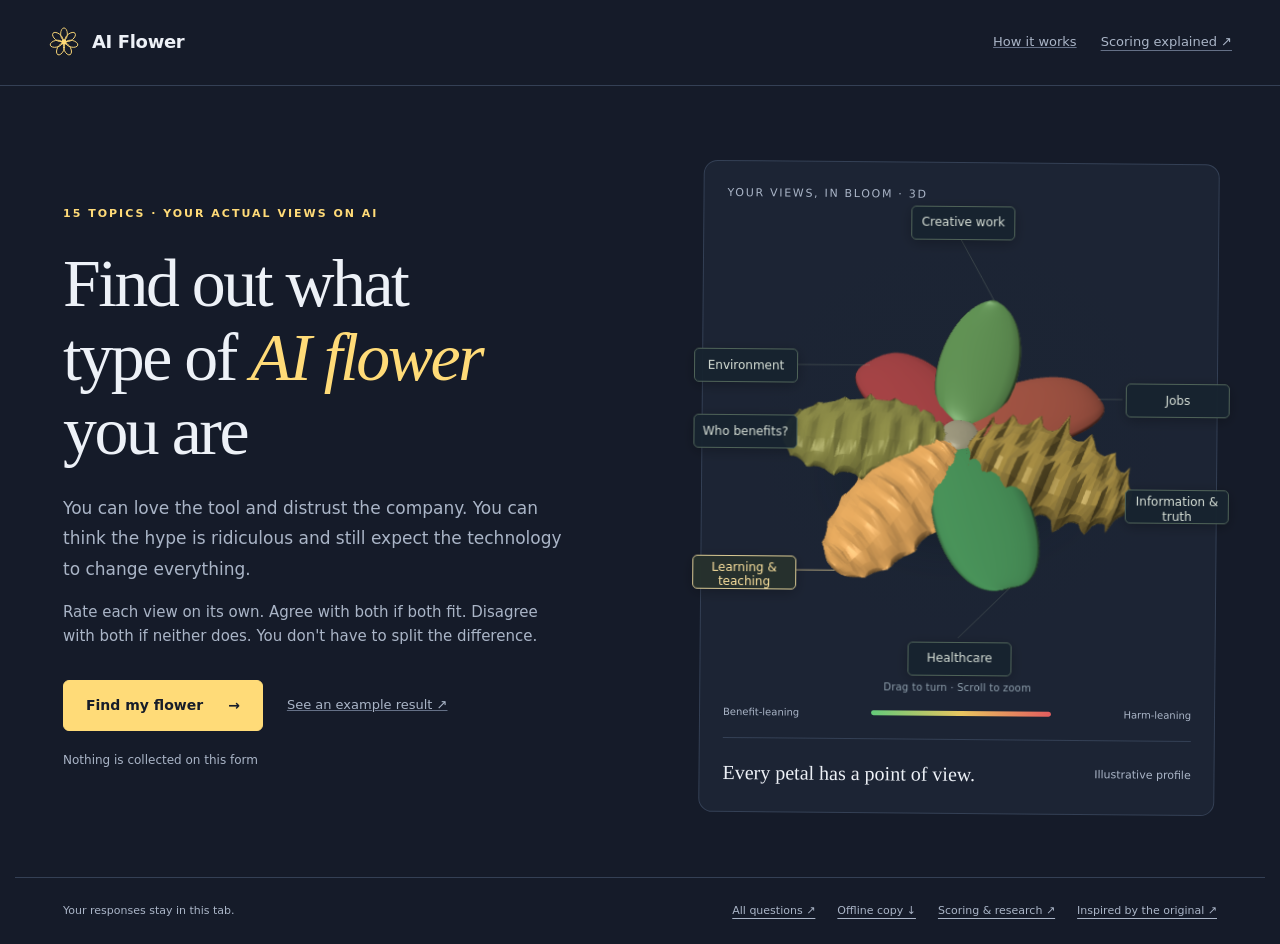
==== offline.html @ de34179a "Add files via upload" ====
<!doctype html>
<html lang="en"><head><meta charset="utf-8"><meta name="viewport" content="width=device-width,initial-scale=1"><meta name="theme-color" content="#151b29"><meta name="description" content="Find out what type of AI flower you are. 15 topics, five-point answers, and a 3D flower shaped by your views."><title>Find out what type of AI flower you are</title><style>:root{color-scheme:dark;--bg:#151b29;--panel:#1c2434;--panel2:#202b3d;--line:#344055;--muted:#aab5c7;--text:#edf1f7;--yellow:#ffdb78;--teal:#80d6c3;--coral:#f3a794;--serif:Georgia,'Times New Roman',serif;--sans:Inter,ui-sans-serif,system-ui,-apple-system,BlinkMacSystemFont,'Segoe UI',sans-serif}
*{box-sizing:border-box}body{margin:0;background:var(--bg);color:var(--text);font:15px/1.6 var(--sans)}button,input{font:inherit}a{color:inherit;text-underline-offset:4px}button,a,label{-webkit-tap-highlight-color:transparent}button{cursor:pointer}button:disabled{cursor:default;opacity:.35}button:focus-visible,a:focus-visible,input:focus-visible{outline:3px solid var(--yellow);outline-offset:5px}::selection{background:#ffdb7833;color:#fff}h1,h2,h3,p{margin:0}h1,h2,h3{line-height:1.16}button{color:inherit}svg{display:block;max-width:100%}.skip-link{position:fixed;top:-100px;left:20px;background:var(--yellow);color:var(--bg);padding:10px;z-index:20}.skip-link:focus{top:10px}
.site-header,.doc-header{max-width:1360px;margin:auto;display:flex;align-items:center;justify-content:space-between;padding:26px 48px;border-bottom:1px solid var(--line);gap:20px}.brand{display:flex;align-items:center;gap:12px;font-size:18px;font-weight:650;text-decoration:none;letter-spacing:-.5px;white-space:nowrap}.brand svg{width:32px;height:32px;color:var(--yellow)}.header-links{display:flex;align-items:center;gap:24px}.text-link{color:var(--muted);font-size:13px;background:none;border:0;padding:6px 0;text-decoration:underline;text-decoration-color:#647086;cursor:pointer}.text-link:hover{color:var(--yellow)}.eyebrow{font-size:11px;font-weight:650;letter-spacing:2px;text-transform:uppercase;color:var(--yellow)}
.intro{max-width:1250px;margin:auto;padding:76px 48px 64px;display:grid;grid-template-columns:1.1fr 1fr;gap:70px;align-items:center}.intro h1{font-family:var(--serif);font-weight:400;font-size:clamp(44px,5.7vw,76px);letter-spacing:-2.5px;margin:24px 0}.intro h1 em{font-style:italic;color:var(--yellow)}.intro .lead{font-size:17px;color:var(--muted);line-height:1.8;max-width:510px}.intro .lead+p{color:var(--muted);margin-top:16px;max-width:500px}.intro-actions{display:flex;flex-wrap:wrap;align-items:center;gap:24px;margin-top:32px}.button-primary,.button-secondary{display:inline-flex;justify-content:center;align-items:center;gap:25px;padding:13px 22px;border-radius:6px;font-weight:650;font-size:14px;text-decoration:none;min-height:48px}.button-primary{background:var(--yellow);color:#171d2a;border:1px solid var(--yellow)}.button-primary:hover{background:#ffe7a0}.button-secondary{background:transparent;color:var(--text);border:1px solid var(--line)}.button-secondary:hover{background:var(--panel2)}.small-note{font-size:12px;color:var(--muted);margin-top:20px}.intro-art{position:relative;background:var(--panel);border:1px solid var(--line);border-radius:14px;padding:30px;transform:rotate(1deg)}.intro-art>svg{width:100%;height:auto}.intro-art .art-caption{display:flex;justify-content:space-between;align-items:center;border-top:1px solid var(--line);padding-top:18px;margin-top:14px;gap:10px}.art-caption p{font-family:var(--serif);font-size:22px}.art-caption span{font-size:11px;color:var(--muted)}.art-label{font-size:11px;letter-spacing:1.7px;color:var(--muted);text-transform:uppercase;margin-bottom:10px}.intro-strip{max-width:1154px;margin:0 auto 60px;border-top:1px solid var(--line);border-bottom:1px solid var(--line);display:grid;grid-template-columns:repeat(3,1fr);padding:25px 0;gap:35px}.intro-strip strong{font-size:14px;display:block;margin-bottom:7px}.intro-strip p{font-size:13px;color:var(--muted)}.intro-strip span{color:var(--yellow);font-family:var(--serif);font-size:20px;margin-right:9px}
.quiz-layout{max-width:1250px;margin:auto;display:grid;grid-template-columns:245px 1fr;gap:70px;padding:42px 48px 64px}.topic-nav{position:sticky;top:24px;align-self:start}.nav-title{font-size:10px;letter-spacing:2px;color:var(--muted);text-transform:uppercase;margin-bottom:18px}.topic-button{width:100%;display:flex;align-items:center;gap:12px;border:0;border-left:2px solid transparent;background:none;text-align:left;padding:8px 10px;font-size:12px;color:var(--muted);border-radius:0 4px 4px 0;line-height:1.4;min-height:35px}.topic-button .nav-index{font:10px/1 var(--sans);min-width:20px;color:#7d8ca4}.topic-button.active{border-left-color:var(--yellow);background:#ffdb780c;color:var(--yellow)}.topic-button.done .nav-index{color:var(--teal)}.topic-button:hover{background:var(--panel)}.topic-nav .nav-bottom{margin-top:23px;padding-top:15px;border-top:1px solid var(--line)}.mobile-topic{display:none}.quiz-main{max-width:750px;width:100%}.question-topline{display:flex;justify-content:space-between;align-items:center;gap:15px;margin-bottom:17px}.question-count{font-size:12px;color:var(--muted);font-variant-numeric:tabular-nums}.progress-track{height:3px;background:var(--line);border-radius:4px;overflow:hidden}.progress-fill{height:100%;background:var(--yellow);transition:width .15s}.question-heading{padding:27px 0 24px}.question-heading h1{font:400 clamp(27px,3vw,38px)/1.2 var(--serif);letter-spacing:-.7px;margin-bottom:13px}.question-heading p{font-size:13px;color:var(--muted);max-width:650px}.rating-card{background:var(--panel);border:1px solid var(--line);border-radius:9px;padding:23px 24px;margin-bottom:15px}.rating-card legend{padding:0;float:left;width:100%;font-size:17px;line-height:1.55;letter-spacing:-.15px;margin-bottom:23px}.rating-card:after{content:'';display:block;clear:both}fieldset.rating-card{min-width:0}.statement-number{font:10px/1 var(--sans);letter-spacing:1.5px;color:var(--muted);text-transform:uppercase;display:block;margin-bottom:10px}.rating-grid{display:grid;grid-template-columns:repeat(5,1fr);gap:7px;clear:both}.rating-option{position:relative;display:flex;align-items:center;justify-content:center;min-height:66px;border:1px solid #3b4860;border-radius:5px;text-align:center;padding:8px 5px;color:var(--muted);font-size:11px;line-height:1.4;cursor:pointer;background:#151b2940}.rating-option input,.small-choice input{position:absolute;opacity:0;width:1px;height:1px}.rating-option:hover{border-color:var(--yellow);background:#ffdb7809}.rating-option:has(input:checked){border-color:var(--yellow);color:var(--yellow);background:#ffdb7810;box-shadow:0 0 0 1px var(--yellow)}.rating-option:has(input:focus-visible),.small-choice:has(input:focus-visible){outline:3px solid var(--yellow);outline-offset:4px}.rating-option .number{display:block;font-size:13px;font-weight:650;margin-bottom:4px}.rating-grid.two-options{grid-template-columns:repeat(2,1fr)}.rating-grid.two-options .rating-option{font-size:14px;min-height:50px}.choice-utilities{display:flex;align-items:center;gap:16px;clear:both;padding-top:16px;min-height:40px}.small-choice{display:flex;align-items:center;gap:6px;font-size:12px;color:var(--muted);cursor:pointer;position:relative}.small-choice:before{content:'';width:12px;height:12px;border:1px solid #65738c;border-radius:50%}.small-choice:has(input:checked){color:var(--yellow)}.small-choice:has(input:checked):before{background:var(--yellow);border-color:var(--yellow);box-shadow:inset 0 0 0 3px var(--panel)}.clear-answer{margin-left:auto;font-size:11px;color:var(--muted);background:none;border:0;text-decoration:underline;min-height:25px}.quiz-footer{display:flex;justify-content:space-between;align-items:center;gap:15px;margin-top:26px;padding-top:22px;border-top:1px solid var(--line)}.quiz-footnote{font-size:12px;color:var(--muted);margin-top:17px}.inline-both{display:flex;gap:8px;color:var(--teal);font-size:12px;align-items:center;padding:3px 0 7px}.inline-both svg{width:15px;height:15px}.footer{max-width:1250px;padding:24px 48px;margin:auto;display:flex;align-items:center;justify-content:space-between;gap:20px;font-size:11px;color:var(--muted);border-top:1px solid var(--line)}.footer-links{display:flex;gap:22px}.footer a{color:var(--muted)}
.results{max-width:1180px;margin:auto;padding:50px 48px 70px}.result-heading{display:flex;align-items:flex-end;justify-content:space-between;gap:30px;margin:18px 0 32px}.result-heading h1{font:400 clamp(32px,4vw,49px)/1.15 var(--serif);letter-spacing:-1px;max-width:700px}.result-heading p{color:var(--muted);font-size:14px;max-width:640px;margin-top:16px}.coverage{font-size:12px;color:var(--muted);margin-bottom:14px}.result-grid{display:grid;grid-template-columns:1.2fr 1fr;gap:22px;align-items:start}.chart-card,.summary-card,.stretch-card,.reflection-card{border:1px solid var(--line);background:var(--panel);border-radius:10px;padding:26px}.chart-header{display:flex;justify-content:space-between;align-items:center;gap:15px;margin-bottom:15px}.chart-header h2,.summary-card h2,.stretch-card h2,.reflection-card h2{font-size:15px;font-weight:600}.chart-tabs{display:flex;background:var(--bg);padding:3px;border-radius:5px;border:1px solid var(--line)}.chart-tabs button{font-size:11px;padding:5px 10px;background:none;color:var(--muted);border:0;border-radius:3px}.chart-tabs button.active{background:var(--panel2);color:var(--yellow)}.chart-svg{width:100%;height:auto;overflow:visible}.chart-caption{font-size:11px;color:var(--muted);line-height:1.6;margin-top:10px}.score-row{display:flex;justify-content:space-between;gap:20px;align-items:flex-start;margin-top:20px}.score-row .score{font-family:var(--serif);font-size:30px;line-height:1}.score small{font:11px var(--sans);color:var(--muted)}.score-name{font-size:14px}.score-meta{font-size:11px;color:var(--muted);margin-top:3px}.meter{height:5px;background:#354055;border-radius:3px;margin-top:11px;overflow:hidden}.meter span{display:block;height:100%;border-radius:3px}.meter.benefit span{background:var(--teal)}.meter.harm span{background:var(--coral)}.meter.change span{background:var(--yellow)}.score-divider{border-top:1px solid var(--line);margin:24px 0 20px}.change-item{margin-top:13px;display:flex;justify-content:space-between;gap:15px;color:var(--muted);font-size:12px}.change-item strong{color:var(--text);font-weight:500}.stretch-card{margin-top:22px;background:#1a2e32;border-color:#365b5a;position:relative;overflow:hidden}.stretch-card .eyebrow{color:var(--teal)}.stretch-value{font:400 49px/1 var(--serif);letter-spacing:-2px;color:var(--teal);margin:13px 0}.stretch-value small{font:14px var(--sans);letter-spacing:0;color:var(--text)}.stretch-card p{font-size:13px;color:#bdcfce}.topic-chips{display:flex;flex-wrap:wrap;gap:6px;margin-top:16px}.topic-chip{font-size:10px;border:1px solid #47706b;background:#80d6c309;color:#bcecdf;padding:4px 8px;border-radius:4px}.reflection-card{margin-top:22px}.reflection-intro{font-size:13px;color:var(--muted);margin-top:8px}.feeling-row{margin-top:19px;display:flex;justify-content:space-between;gap:20px;align-items:center;font-size:12px}.feeling-row strong{font-weight:500}.dots{display:flex;gap:5px;margin-top:6px}.dot{width:18px;height:4px;border-radius:3px;background:var(--line)}.dot.on{background:var(--yellow)}.feeling-label{font-size:11px;color:var(--muted);text-align:right}.section-title{font:400 30px var(--serif);letter-spacing:-.6px;margin:40px 0 8px}.section-note{color:var(--muted);font-size:13px;margin-bottom:21px}.breakdown{border-top:1px solid var(--line)}.breakdown details{border-bottom:1px solid var(--line)}.breakdown summary{display:flex;list-style:none;justify-content:space-between;gap:20px;padding:17px 0;cursor:pointer;align-items:center}.breakdown summary::-webkit-details-marker{display:none}.breakdown summary:after{content:'+';color:var(--muted);font-size:20px}.breakdown details[open] summary:after{content:'−'}.breakdown-title{display:flex;flex-wrap:wrap;align-items:center;gap:12px;font-size:14px}.pair-status{font-size:10px;font-weight:500;color:var(--muted);padding:3px 7px;border:1px solid var(--line);border-radius:4px}.pair-status.both{color:var(--teal);border-color:#47706b}.answer-line{display:grid;grid-template-columns:1fr 170px;gap:25px;padding:10px 0 14px;color:var(--muted);font-size:13px}.answer-line strong{font-weight:500;color:var(--text);text-align:right;font-size:12px}.result-actions{display:flex;align-items:center;flex-wrap:wrap;gap:14px;margin:32px 0 22px}.result-disclaimer{font-size:12px;color:var(--muted);line-height:1.8}.example-banner{max-width:1180px;margin:24px auto 0;padding:12px 20px;background:#ffdb7810;border:1px solid #6f623d;border-radius:6px;display:flex;justify-content:space-between;gap:20px;font-size:12px;color:var(--yellow)}.partial-message{fill:#aab5c7;font-size:12px;text-anchor:middle}.document{max-width:900px;margin:auto;padding:44px 38px 70px;overflow-wrap:anywhere}.document h1{font:400 40px/1.2 var(--serif);letter-spacing:-1px;margin:24px 0}.document h2{font:400 27px var(--serif);margin:35px 0 17px}.document h3{font-size:19px;margin:26px 0 12px}.document p,.document li{color:#c2ccda;margin-bottom:13px;font-size:14px;line-height:1.85}.document ul,.document ol{padding-left:22px}.document code{font-size:12px;background:#111723;padding:3px 5px}.document pre{padding:18px;background:#111723;overflow:auto;border-radius:5px;line-height:1.8}.document pre code{padding:0;white-space:pre}.document blockquote{border-left:3px solid var(--yellow);padding:15px 22px;margin:20px 0;background:var(--panel);font-family:var(--serif);font-size:20px;line-height:1.6}.table-scroll{overflow:auto;margin:20px 0}.document table{width:100%;border-collapse:collapse;font-size:12px}.document td,.document th{text-align:left;border:1px solid var(--line);padding:12px;min-width:160px;vertical-align:top}.document th{background:var(--panel2);color:var(--yellow)}.document td{color:#c2ccda}.doc-header{max-width:1000px}.method-dialog{border:1px solid var(--line);border-radius:12px;background:var(--panel);color:var(--text);padding:32px;max-width:650px;width:calc(100% - 32px);max-height:85vh}.method-dialog::backdrop{background:#060c16c9;backdrop-filter:blur(5px)}.dialog-head{display:flex;justify-content:space-between;gap:20px;align-items:center}.dialog-head h2{font:400 30px var(--serif)}.dialog-close{font-size:25px;line-height:1;background:none;border:0;color:var(--muted);padding:5px}.method-dialog p,.method-dialog li{font-size:13px;color:var(--muted);line-height:1.8}.method-dialog p{margin-top:17px}.method-dialog ol{padding-left:20px}.method-dialog li{margin:12px 0}.method-dialog a{color:var(--yellow)}.method-dialog .button-primary{color:var(--bg);margin-top:18px}.method-dialog h3{font-size:15px;margin-top:24px}.visually-hidden{position:absolute!important;width:1px;height:1px;overflow:hidden;clip:rect(0,0,0,0);white-space:nowrap}.chart-key{display:flex;gap:18px;font-size:11px;color:var(--muted);margin-top:12px}.chart-key i{display:inline-block;width:7px;height:7px;margin-right:5px;border-radius:50%}
@media(min-width:1400px){.intro{padding-top:95px;padding-bottom:80px}}
@media(max-width:1000px){.site-header{padding:22px 28px}.intro{padding:50px 28px;gap:30px}.intro-strip{margin:0 28px 40px;gap:20px}.quiz-layout{gap:30px;padding:32px 28px;grid-template-columns:190px 1fr}.rating-card{padding:20px}.results{padding:36px 28px}.result-grid{gap:16px}.chart-card,.summary-card,.stretch-card,.reflection-card{padding:20px}.footer{padding:24px 28px}.intro h1{font-size:55px}.intro-art{padding:20px}.header-links{gap:16px}}
@media(max-width:760px){.site-header{padding:17px 20px}.brand{font-size:16px;gap:9px}.brand svg{width:27px;height:27px}.header-links{gap:13px}.header-links .text-link{font-size:11px}.intro{display:flex;flex-direction:column;padding:40px 22px;gap:38px;align-items:stretch}.intro h1{font-size:53px;letter-spacing:-1.8px;margin:20px 0}.intro .lead{font-size:16px}.intro-art{max-width:430px;align-self:center;transform:none}.intro-strip{margin:0 22px 35px;grid-template-columns:1fr;gap:22px;padding:25px 0}.intro-strip p{padding-left:27px}.quiz-layout{display:block;padding:24px 20px 40px}.topic-nav{display:none}.mobile-topic{display:block;margin-bottom:24px}.mobile-topic select{background:var(--panel);color:var(--text);border:1px solid var(--line);padding:11px 12px;border-radius:5px;width:100%;font-size:13px}.question-heading{padding-top:22px}.question-heading h1{font-size:31px}.rating-card{padding:20px 15px;margin-bottom:14px}.rating-card legend{font-size:16px;margin-bottom:19px}.rating-grid{gap:5px}.rating-option{font-size:10px;min-height:68px;padding:7px 3px}.rating-option .number{font-size:12px}.choice-utilities{gap:18px}.quiz-footer .button-primary{padding:12px 17px;gap:15px}.footer{padding:22px 20px;display:block;line-height:1.8}.footer-links{margin-top:12px;gap:20px;flex-wrap:wrap}.results{padding:30px 20px 45px}.result-heading{display:block;margin-top:13px}.result-heading h1{font-size:37px}.result-heading p{font-size:13px}.result-grid{grid-template-columns:1fr}.result-heading .button-secondary{margin-top:20px;min-height:40px;font-size:12px}.stretch-card{margin-top:16px}.reflection-card{margin-top:16px}.answer-line{grid-template-columns:1fr;gap:8px}.answer-line strong{text-align:left;color:var(--yellow)}.example-banner{margin:20px 20px 0;padding:12px 15px}.section-title{font-size:28px}.breakdown-title{font-size:13px;gap:8px}.pair-status{font-size:9px}.document{padding:28px 22px 50px}.doc-header{padding:18px 22px}.document h1{font-size:32px}.document h2{font-size:25px}.method-dialog{padding:23px}.dialog-head h2{font-size:27px}.art-caption p{font-size:20px}.intro-actions{gap:20px}}
@media(prefers-reduced-motion:reduce){*{scroll-behavior:auto!important;transition:none!important}}
@media print{body{background:white;color:#111;--text:#111;--muted:#444;--panel:white;--line:#bbb}.site-header,.footer,.result-actions,.header-links,.result-heading .button-secondary,.chart-tabs,.example-banner{display:none}.results{padding:0}.result-grid{grid-template-columns:1fr 1fr}.chart-card,.summary-card,.stretch-card,.reflection-card{break-inside:avoid;background:white}.score-name,.change-item strong,.answer-line strong{color:#111}.breakdown details{break-inside:avoid}.result-heading h1{font-size:30px}}

/* Issue-level atlas: the data traces and the decorative conflict edge are independent. */
.result-grid{grid-template-columns:minmax(0,1.45fr) minmax(0,1fr)}
.atlas-card{padding:24px;background:radial-gradient(ellipse at 45% 32%,#263b4538,transparent 65%),var(--panel);min-width:0}
.issue-map-svg,.depth-map-svg{font-family:var(--sans);overflow:visible}
.issue-map-key,.intro-art-key{display:flex;justify-content:center;align-items:center;gap:23px;font-size:11px;color:var(--muted);margin:15px 0 0}
.issue-map-key span,.intro-art-key span,.issue-answer>span{display:flex;align-items:center;gap:7px}
.benefit-key,.harm-key{display:inline-block;width:16px;height:6px;flex-shrink:0}
.benefit-key{border-top:2px solid var(--teal)}
.harm-key{border-top:2px dashed var(--coral)}
.intro-art-atlas{transform:rotate(.5deg);padding:24px;box-shadow:0 20px 80px #03091622}
.intro-art-atlas .issue-map-svg{margin:-12px 0 -22px}
.intro-art-key{margin:0 0 20px;gap:17px;font-size:10px}
.intro-art-atlas .art-caption{padding-top:17px}
.outline-key{display:flex;align-items:flex-start;gap:13px;padding:17px 0 18px;margin-top:20px;border-top:1px solid var(--line);border-bottom:1px solid var(--line)}
.outline-key strong{font-size:12px;font-weight:550;color:#e2d2bb}
.outline-key p{color:var(--muted);font-size:11px;line-height:1.7;margin:4px 0 0;max-width:460px}
.outline-icon{display:block;width:23px;height:23px;flex-shrink:0;margin-top:4px}
.outline-icon.smooth{border:1px solid #dfccaa;border-radius:50%}
.outline-icon.unknown{border:1px dashed #8090a8;border-radius:50%;opacity:.6}
.outline-icon.rough{background:#dfccaa;clip-path:polygon(50% 0%,57% 19%,69% 4%,70% 25%,89% 16%,82% 36%,100% 42%,81% 51%,97% 66%,76% 65%,81% 86%,63% 76%,56% 100%,47% 80%,31% 97%,32% 75%,11% 83%,20% 62%,0% 54%,20% 45%,4% 30%,25% 31%,20% 10%,40% 23%)}
.outline-demo{display:flex;justify-content:space-between;align-items:center;gap:12px;border-bottom:1px solid var(--line);padding:13px 0;color:var(--muted);font-size:11px}
.outline-demo>div{display:flex;gap:5px}
.outline-demo button{border:1px solid var(--line);border-radius:4px;color:var(--muted);background:var(--bg);padding:6px 10px;font-size:11px;min-height:33px}
.outline-demo button[aria-pressed=true]{border-color:var(--yellow);color:var(--yellow);background:#ffdb7808}
.issue-picker{display:grid;grid-template-columns:repeat(3,minmax(0,1fr));gap:7px;padding:19px 0 16px}
.issue-picker button{border:1px solid var(--line);border-radius:5px;display:flex;align-items:center;gap:8px;min-height:41px;padding:9px 10px;background:#151b2938;color:var(--muted);text-align:left;font-size:11px;line-height:1.35;transition:border-color .15s,background .15s}
.issue-picker button>span{font-size:9px;font-variant-numeric:tabular-nums;letter-spacing:.5px;color:#788ba3}
.issue-picker button:hover{border-color:#9aa99f;background:#ffdb7805}
.issue-picker button[aria-pressed=true]{color:var(--yellow);border-color:#a99868;background:#ffdb7808}
.issue-picker button[aria-pressed=true]>span{color:var(--yellow)}
.issue-readout{border:1px solid var(--line);border-radius:6px;padding:13px 15px;background:#151b2940}
.issue-readout-title{display:flex;align-items:center;justify-content:space-between;gap:15px;margin-bottom:9px}
.issue-readout-title h3{font-size:13px;font-weight:550;color:var(--text)}
.issue-readout-title .text-link{font-size:11px;padding:2px 0}
.issue-answer{font-size:11px;color:var(--muted);display:flex;align-items:center;justify-content:space-between;gap:14px;padding:5px 0}
.issue-answer strong{color:var(--text);font-size:11px;font-weight:500;text-align:right}
.atlas-card .chart-caption{margin-top:0}
@media(max-width:1000px){.atlas-card{padding:18px}.result-grid{grid-template-columns:minmax(0,1.25fr) minmax(0,1fr)}.issue-picker{grid-template-columns:repeat(2,minmax(0,1fr))}.outline-demo{align-items:flex-start}}
@media(max-width:760px){.result-grid{grid-template-columns:minmax(0,1fr)}.atlas-card{padding:19px 17px}.issue-map-svg{width:calc(100% + 22px);max-width:none;margin:0 -11px}.issue-map-key{font-size:11px;gap:21px;margin-top:12px}.issue-map-svg .issue-label{font-size:19px}.issue-map-svg .issue-index{font-size:12px}.issue-picker{grid-template-columns:repeat(2,minmax(0,1fr));gap:7px}.issue-picker button{font-size:12px;min-height:43px}.intro-art-atlas{transform:none;padding:20px}.intro-art-atlas .issue-map-svg{width:100%;max-width:100%;margin:0 0 -20px}.intro-art-atlas .issue-map-svg .issue-label{font-size:17px}.intro-art-atlas .art-caption p{font-size:20px}.chart-tabs button{padding:6px 8px;font-size:10px}.outline-key p{font-size:11px}.outline-demo{align-items:center}.issue-answer{gap:10px}.issue-answer strong{max-width:46%}}
@media print{.result-grid{grid-template-columns:1fr 1fr}.issue-picker,.outline-demo{display:none}.atlas-card{background:white}.chart-svg text{fill:#333}.chart-svg .conflict-edge{stroke:#444}.score{color:#111!important}.outline-key p,.outline-key strong,.issue-answer strong{color:#333}}

:root{--teal:#79d18b;--coral:#e47778}
.snowflake-card{background:radial-gradient(ellipse at 45% 35%,#293d3430,transparent 65%),var(--panel);padding:24px;min-width:0}
.snowflake-stage{position:relative;aspect-ratio:1.14;min-height:300px;max-height:560px;isolation:isolate;border-radius:9px;overflow:visible;background:radial-gradient(ellipse at 50% 50%,#182b3029,transparent 65%)}
.snowflake-stage:before{content:'';position:absolute;z-index:-1;left:18%;right:18%;top:37%;bottom:19%;border-radius:50%;background:radial-gradient(ellipse,#040c1566,transparent 68%);filter:blur(16px)}
.snowflake-stage canvas{display:block;width:100%;height:100%;position:absolute;inset:0;cursor:grab;touch-action:none}
.snowflake-stage canvas:active{cursor:grabbing}
.snowflake-tip-labels{position:absolute;inset:0;pointer-events:none}
.petal-leaders{position:absolute;inset:0;width:100%;height:100%;pointer-events:none}
.petal-leaders path{fill:none;stroke:#91a18a;stroke-width:.65;opacity:.38}
.petal-leaders path.active{stroke:#f2db9d;stroke-width:1;opacity:.7}
.petal-label{position:absolute;transform:translate(-50%,-50%);border:1px solid #4f6358;background:#17232ff2;box-shadow:0 3px 14px #0004;border-radius:5px;display:grid;place-items:center;font-size:12px;line-height:1.2;padding:4px 6px;letter-spacing:0;color:#d8e0d7;text-align:center;pointer-events:auto;visibility:hidden;cursor:pointer;overflow-wrap:normal}
.petal-label.placed{visibility:visible}
.petal-label.active{border-color:#d9c993;color:#ffe4a0;background:#26302cf5}
.petal-label:hover{background:#34443af5;border-color:#9cb89d}
.petal-label:focus-visible{outline:2px solid var(--yellow);outline-offset:3px}
.stage-hint{position:absolute;top:calc(100% + 20px);bottom:auto;left:50%;transform:translateX(-50%);white-space:nowrap;pointer-events:none;font-size:10px;letter-spacing:.2px;color:#8d9eab}
.snowflake-label{font-size:8px;letter-spacing:1.6px;color:var(--muted)}
.snowflake-ramp{display:flex;align-items:center;gap:10px;margin:46px 0 17px;font-size:10px;color:var(--muted)}
.snowflake-ramp>i{height:5px;flex:1;min-width:40px;max-width:180px;margin:auto;border-radius:5px;background:linear-gradient(90deg,#64ca7a,#e8c55f,#e35c5e)}
.snowflake-tools{display:flex;align-items:center;flex-wrap:wrap;gap:18px;padding:17px 0;border-top:1px solid var(--line);margin-top:18px}
.snowflake-tools .button-secondary{padding:7px 13px;min-height:34px;font-size:11px;gap:0}
.snowflake-tools .text-link{font-size:11px}
.relief-control{display:flex;align-items:center;gap:12px;width:100%;font-size:11px;color:var(--muted)}
.relief-control input{accent-color:#e8c55f;flex:1;min-width:70px}
.relief-control output{font-size:10px;min-width:28px;font-variant-numeric:tabular-nums}
.issue-picker button i{display:block;height:7px;width:7px;flex-shrink:0;border-radius:50%;box-shadow:0 0 8px #ffffff08}
.snowflake-intro{padding:23px;transform:rotate(.5deg)}
.snowflake-intro .snowflake-stage{min-height:280px;aspect-ratio:1.05}
.snowflake-intro .stage-hint{bottom:auto;top:calc(100% + 20px)}
.snowflake-intro .art-caption p{font-size:22px}
.renderer-error{position:absolute;inset:30% 10%;font-size:13px;color:var(--muted);text-align:center;pointer-events:none}
.header-links .compare-link{color:#b8cdbf}
.flower-card-dialog{width:min(680px,calc(100vw - 32px));max-height:90dvh;border:1px solid #506154;border-radius:12px;padding:24px;background:#151b29;color:#e5eada;overflow:auto;box-shadow:0 24px 100px #0008}
.flower-card-dialog::backdrop{background:#070d16c9;backdrop-filter:blur(6px)}
.flower-card-dialog h2{font-family:Georgia,serif;font-size:28px;font-weight:400;margin:0}
.flower-card-dialog .card-status{font-size:13px;color:var(--muted);margin:12px 0 18px}
#flower-card-preview{display:block;width:100%;max-width:430px;height:auto;margin:0 auto;border:1px solid #3f4d44;border-radius:6px}
#flower-card-preview[hidden],.card-downloads[hidden]{display:none}
.card-downloads{display:flex;justify-content:center;flex-wrap:wrap;gap:12px;margin:20px 0 10px}
.flower-card-dialog .small-note{font-size:11px;line-height:1.6;margin-bottom:0}
@media(max-width:1000px){.header-links{gap:13px}.snowflake-card{padding:18px}}
@media(max-width:760px){.header-links .compare-link{display:none}.snowflake-card{padding:17px}.snowflake-stage{aspect-ratio:1;min-height:280px}.snowflake-intro{transform:none;max-width:440px;width:100%;padding:20px}.snowflake-intro .snowflake-stage{min-height:280px}.snowflake-intro .art-caption p{font-size:19px}.snowflake-tip-labels span{min-width:21px;height:21px;font-size:9px}.snowflake-tools{gap:15px}.snowflake-ramp{font-size:9px;gap:8px}.issue-picker button{gap:6px}}
@media print{.snowflake-tools,.snowflake-tip-labels,.stage-hint{display:none}.snowflake-card{background:white}.snowflake-ramp{color:#333}}
.intro h1{font-size:clamp(43px,5.3vw,70px);line-height:1.09}
.brand>span{letter-spacing:-.35px}
.snowflake-intro .art-caption p{font-size:20px}
@media(max-width:760px){.petal-label{font-size:11px;padding:4px 5px;line-height:1.18}.intro h1{font-size:47px}.snowflake-intro .art-caption p{font-size:18px}}
@media(max-width:360px){.intro h1{font-size:40px}.petal-label{font-size:11px}}
</style></head><body><a class="skip-link" href="#main">Skip to content</a><div id="app"></div><noscript><main class="document"><h1>Find out what type of AI flower you are</h1><p>This questionnaire needs JavaScript. You can still read the <a href="questions.html">complete questions</a> and <a href="scoring.html">full scoring</a>.</p></main></noscript><script>const __modules={};
__modules["scoring"]=(()=>{
const PAIRS = ['CRE','JOB','INF','MED','EDU','DIS','ENV'];
const known = value => Number.isInteger(value) && value >= 0 && value <= 4;
const mean = values => values.reduce((sum,value)=>sum+value,0)/values.length;
const summary = values => ({count:values.length,score:values.length>=4?Math.round(25*mean(values)):null});
function calculate(answers) {
  const benefits=PAIRS.map(p=>answers[p+'-B']).filter(known);
  const harms=PAIRS.map(p=>answers[p+'-H']).filter(known);
  const pairs=PAIRS.map(id=>{
    const b=answers[id+'-B'],h=answers[id+'-H'];
    if(!known(b)||!known(h)) return {id,kind:'incomplete',benefit:b,harm:h};
    return {id,kind:b>=3?(h>=3?'both':'benefit'):(h>=3?'harm':'neither'),benefit:b,harm:h};
  });
  const complete=pairs.filter(p=>p.kind!=='incomplete');
  const both=complete.filter(p=>p.kind==='both');
  const changes=['CHG-P','CHG-E','CHG-S'].map(id=>({id,value:answers[id],score:known(answers[id])?25*answers[id]:null}));
  return {
    benefits:summary(benefits), harms:summary(harms), pairs,
    stretch:{complete:complete.length,both:both.length,score:complete.length>=4?Math.round(100*both.length/complete.length):null},
    changes, changeScore:changes.every(c=>known(c.value))?Math.round(25*mean(changes.map(c=>c.value))):null,
    feelings:['FEEL-M','FEEL-C','FEEL-I'].map(id=>({id,value:answers[id]})),
    unsure:Object.values(answers).filter(v=>v==='unsure').length,
    skipped:Object.values(answers).filter(v=>v==='skip').length
  };
}

return {PAIRS,known,calculate};})();
__modules.data=[
  {
    "id": 1,
    "title": "AI consciousness",
    "prompt": "Could AI be conscious, and what would we owe it?",
    "intro": "Agreement. The first statement concerns AI today; the second concerns future systems.",
    "items": [
      {
        "id": "CON-1",
        "text": "Some of today's AIs may have an inner experience. There could be something it feels like to be one.",
        "kind": "agreement"
      },
      {
        "id": "CON-2",
        "text": "The people building future AI should take the possibility of AI suffering seriously.",
        "kind": "agreement"
      }
    ]
  },
  {
    "id": 2,
    "title": "Creative work",
    "prompt": "What does AI mean for creativity and creative work?",
    "intro": "Agreement. Think about effects over the next five years.",
    "items": [
      {
        "id": "CRE-B",
        "text": "People with ideas but none of the training will finally be able to make the things in their heads.",
        "kind": "agreement"
      },
      {
        "id": "CRE-H",
        "text": "Making a living from art, writing or music will get harder when a machine can produce a cheap alternative in seconds.",
        "kind": "agreement"
      }
    ]
  },
  {
    "id": 3,
    "title": "Jobs and the economy",
    "prompt": "What will AI do to jobs and working life?",
    "intro": "Agreement. Think about effects over the next five years.",
    "items": [
      {
        "id": "JOB-B",
        "text": "AI will take a real bite out of the boring work people currently lose their days to.",
        "kind": "agreement"
      },
      {
        "id": "JOB-H",
        "text": "AI will put people out of work faster than they can find a decent way back in.",
        "kind": "agreement"
      }
    ]
  },
  {
    "id": 4,
    "title": "Information and truth",
    "prompt": "How will AI affect our ability to work out what's true?",
    "intro": "Agreement. Think about effects over the next five years.",
    "items": [
      {
        "id": "INF-B",
        "text": "More people will be able to get their heads around difficult subjects without needing an expert on speed dial.",
        "kind": "agreement"
      },
      {
        "id": "INF-H",
        "text": "When convincing nonsense is almost free to produce, working out what's true will become a much harder job.",
        "kind": "agreement"
      }
    ]
  },
  {
    "id": 5,
    "title": "The AI industry",
    "prompt": "How much do you trust the companies building AI?",
    "intro": "Agreement. Think about the industry today.",
    "items": [
      {
        "id": "IND-1",
        "text": "The sales pitch is several floors above what the products can actually deliver.",
        "kind": "agreement"
      },
      {
        "id": "IND-2",
        "text": "If their products cause real harm, I trust AI companies to do the right thing, even when it costs them.",
        "kind": "agreement"
      }
    ]
  },
  {
    "id": 6,
    "title": "Existential risk",
    "prompt": "Could AI threaten humanity's survival?",
    "intro": "Agreement. Think about possible future developments, without assuming they will happen within five years.",
    "items": [
      {
        "id": "EXI-1",
        "text": "A future AI catastrophe could threaten humanity's survival. That's a real possibility.",
        "kind": "agreement"
      },
      {
        "id": "EXI-2",
        "text": "We should put serious effort into preventing an AI catastrophe now, even if it never happens.",
        "kind": "agreement"
      }
    ]
  },
  {
    "id": 7,
    "title": "Your use of AI",
    "prompt": "How does AI fit into your own life?",
    "intro": "Think about the last four weeks.",
    "items": [
      {
        "id": "USE-1",
        "text": "How often have you chosen to use an AI tool?",
        "kind": "frequency"
      },
      {
        "id": "USE-2",
        "text": "Has a course, school or workplace expected you to use AI, whether you wanted to or not?",
        "kind": "yesno"
      }
    ]
  },
  {
    "id": 8,
    "title": "Healthcare",
    "prompt": "What will AI change in healthcare?",
    "intro": "Agreement. Think about effects over the next five years.",
    "items": [
      {
        "id": "MED-B",
        "text": "AI will help clinicians catch illnesses earlier, while there's still more they can do about them.",
        "kind": "agreement"
      },
      {
        "id": "MED-H",
        "text": "Patients will be seriously hurt because an AI got something wrong.",
        "kind": "agreement"
      }
    ]
  },
  {
    "id": 9,
    "title": "Training data and consent",
    "prompt": "What say should people have when their work is used to train AI?",
    "intro": "Agreement. What should be acceptable, whatever the law currently says?",
    "items": [
      {
        "id": "DAT-1",
        "text": "If your work is going into an AI training set, you should get a real say in the matter.",
        "kind": "agreement"
      },
      {
        "id": "DAT-2",
        "text": "Some training on publicly available material is fair enough without asking every person who contributed to it.",
        "kind": "agreement"
      }
    ]
  },
  {
    "id": 10,
    "title": "Learning and teaching",
    "prompt": "What will AI mean for how students learn?",
    "intro": "Agreement. Think about effects over the next five years.",
    "items": [
      {
        "id": "EDU-B",
        "text": "Stuck at eleven at night? AI will give learners useful explanations and feedback when there's nobody around to ask.",
        "kind": "agreement"
      },
      {
        "id": "EDU-H",
        "text": "Students will get very good at producing the answer without doing the thinking they were supposed to learn from.",
        "kind": "agreement"
      }
    ]
  },
  {
    "id": 11,
    "title": "Regulation and oversight",
    "prompt": "What rules should apply to AI in education?",
    "intro": "Agreement. Think about rules you would support for education.",
    "items": [
      {
        "id": "REG-1",
        "text": "Teachers and students should have room to try AI on low-stakes tasks without getting permission for every little experiment.",
        "kind": "agreement"
      },
      {
        "id": "REG-2",
        "text": "If AI is going to help decide a student's future, someone independent should check it before it gets that power.",
        "kind": "agreement"
      }
    ]
  },
  {
    "id": 12,
    "title": "Artificial general intelligence",
    "prompt": "Will we build AI that can do most intellectual tasks a human can?",
    "intro": "Agreement. Here, AGI means AI able to perform most intellectual tasks that humans can perform.",
    "items": [
      {
        "id": "AGI-1",
        "text": "Within five years, we'll probably have AI that can handle most intellectual tasks a human can.",
        "kind": "agreement"
      },
      {
        "id": "AGI-2",
        "text": "We could miss AGI entirely and still end up with specialised tools that turn society upside down.",
        "kind": "agreement"
      }
    ]
  },
  {
    "id": 13,
    "title": "Who benefits?",
    "prompt": "Who gains from AI, and who holds the power?",
    "intro": "Agreement. Think about effects over the next five years.",
    "items": [
      {
        "id": "DIS-B",
        "text": "People who could never afford expert help will finally get access to something useful.",
        "kind": "agreement"
      },
      {
        "id": "DIS-H",
        "text": "A handful of companies will end up with even more control over how the rest of us earn a living.",
        "kind": "agreement"
      }
    ]
  },
  {
    "id": 14,
    "title": "The next five years",
    "prompt": "How much will AI change things over the next five years?",
    "intro": "Amount of change. Put aside whether you like the prospect. How much changes?",
    "items": [
      {
        "id": "CHG-P",
        "text": "Your own learning, teaching or working day: how much will AI have changed it?",
        "kind": "change"
      },
      {
        "id": "CHG-E",
        "text": "The way schools, colleges and universities run: how much will AI have changed it?",
        "kind": "change"
      },
      {
        "id": "CHG-S",
        "text": "Life beyond the classroom: how much will AI have changed society?",
        "kind": "change"
      }
    ]
  },
  {
    "id": 15,
    "title": "The environment",
    "prompt": "How do AI's environmental costs and benefits add up?",
    "intro": "Agreement. Think about effects over the next five years.",
    "items": [
      {
        "id": "ENV-B",
        "text": "AI will help us find ways to cut environmental damage that we wouldn't have found without it.",
        "kind": "agreement"
      },
      {
        "id": "ENV-H",
        "text": "Keeping AI running will put a serious strain on energy and water supplies.",
        "kind": "agreement"
      }
    ]
  },
  {
    "id": 16,
    "title": "Holding both sides",
    "prompt": "Where does all that leave you?",
    "intro": "You might see both sides and know exactly where you stand. You might feel pulled in opposite directions. Think about your overall reaction to AI today.",
    "items": [
      {
        "id": "FEEL-M",
        "text": "How much does AI leave you with a mixture of positive and negative feelings?",
        "kind": "reflection"
      },
      {
        "id": "FEEL-C",
        "text": "How much do those feelings pull you in opposite directions?",
        "kind": "reflection"
      },
      {
        "id": "FEEL-I",
        "text": "How hard is it to work out where you stand on AI overall?",
        "kind": "reflection"
      }
    ]
  }
];
__modules["snowflake"]=(()=>{
const {known}=__modules["scoring"];
const ISSUES=[
 {id:'CRE',name:'Creative work'}, {id:'JOB',name:'Jobs'},
 {id:'INF',name:'Information & truth'}, {id:'MED',name:'Healthcare'},
 {id:'EDU',name:'Learning & teaching'}, {id:'DIS',name:'Who benefits?'},
 {id:'ENV',name:'Environment'}
];
const clamp=(x,a,b)=>Math.max(a,Math.min(b,x));
const norm=v=>{const length=Math.hypot(...v)||1;return v.map(x=>x/length);};
const sub=(a,b)=>a.map((x,i)=>x-b[i]);
const cross=(a,b)=>[a[1]*b[2]-a[2]*b[1],a[2]*b[0]-a[0]*b[2],a[0]*b[1]-a[1]*b[0]];
const green=[.39,.79,.48],amber=[.91,.77,.37],red=[.89,.36,.37];
function signalColor(balance){
 const a=balance>=0?amber:red,b=balance>=0?green:amber,t=balance>=0?balance:balance+1;
 return a.map((x,i)=>x+(b[i]-x)*t);
}
function issueSignal(pair){
 const complete=known(pair?.benefit)&&known(pair?.harm);
 if(!complete)return {complete:false,benefit:pair?.benefit,harm:pair?.harm,stretch:null,lean:null,strength:null,color:[.40,.45,.50]};
 const b=Math.max(0,(pair.benefit-2)/2),h=Math.max(0,(pair.harm-2)/2);
 const lean=(pair.benefit-pair.harm)/4;
 return {complete:true,benefit:pair.benefit,harm:pair.harm,stretch:Math.min(b,h),lean,strength:Math.max(b,h),color:signalColor(lean)};
}
function snowflakeSignals(result){return ISSUES.map(issue=>({...issue,...issueSignal(result.pairs.find(p=>p.id===issue.id))}));}

// Mesh units are a visual convention. The original ratings remain the data.
// No global feeling response is used to make an issue rough or smooth.
function buildSnowflake(result,{segments=48,sides=16,stem=true}={}){
 const signals=snowflakeSignals(result),packed=[],tips=[];
 function appendMesh(vertices,faces,color,issue,faceting){
   const smooth=vertices.map(()=>[0,0,0]),flat=[];
   for(const face of faces){
     const n=norm(cross(sub(vertices[face[1]],vertices[face[0]]),sub(vertices[face[2]],vertices[face[0]])));
     flat.push(n);for(const index of face)for(let j=0;j<3;j++)smooth[index][j]+=n[j];
   }
   for(let f=0;f<faces.length;f++)for(const index of faces[f]){
     const smoothNormal=norm(smooth[index]),n=norm(smoothNormal.map((x,j)=>x*(1-faceting)+flat[f][j]*faceting));
     packed.push(...vertices[index],...n,...color,issue);
   }
 }
 signals.forEach((signal,arm)=>{
   const angle=Math.PI/2-arm*Math.PI*2/7,ca=Math.cos(angle),sa=Math.sin(angle);
   const stretch=signal.stretch??0,strength=signal.strength??0;
   const reach=signal.complete?1.32+1.28*strength:1.06;
   const width=signal.complete ? .40+.13*strength : .16;
   const posture=signal.complete ? signal.lean*.667 : 0;
   const vertices=[],faces=[];
   for(let i=0;i<=segments;i++){
     const u=i/segments,envelope=Math.sin(Math.PI*u)**.88;
     const tooth=1-Math.abs(((u*9)%1)*2-1);
     const barb=stretch*.72*(tooth**2.7)*envelope;
     const halfWidth=(width*envelope+barb*.21)*1.3455;
     for(let j=0;j<sides;j++){
       const v=j/sides*Math.PI*2;
       const sideOffset=Math.cos(v)*halfWidth;
       const radius=.20+(.5-.5*Math.cos(Math.PI*u))*reach;
       const spike=stretch*.38*(tooth**3)*Math.sin(v*3+arm*.7)*envelope;
       const z=Math.sin(v)*(.075+.08*strength+stretch*.23)*envelope+spike+posture*u*u;
       vertices.push([radius*ca-sideOffset*sa,radius*sa+sideOffset*ca,z]);
     }
   }
   for(let i=0;i<segments;i++)for(let j=0;j<sides;j++){
     const a=i*sides+j,b=i*sides+(j+1)%sides,c=(i+1)*sides+j,d=(i+1)*sides+(j+1)%sides;
     faces.push([a,c,b],[b,c,d]);
   }
   appendMesh(vertices,faces,signal.color,arm+1,stretch*.9);
   tips.push({id:signal.id,index:arm,point:[(.20+reach)*ca,(.20+reach)*sa,posture]});
 });
 // A small neutral hub joins the arms; its colour does not encode an answer.
 const hub=[],faces=[],rings=10,sidesHub=24;
 for(let i=0;i<=rings;i++)for(let j=0;j<sidesHub;j++){
   const theta=i/rings*Math.PI,phi=j/sidesHub*Math.PI*2;
   hub.push([Math.sin(theta)*Math.cos(phi)*.35,Math.sin(theta)*Math.sin(phi)*.35,Math.cos(theta)*.12]);
 }
 for(let i=0;i<rings;i++)for(let j=0;j<sidesHub;j++){
   const a=i*sidesHub+j,b=i*sidesHub+(j+1)%sidesHub,c=(i+1)*sidesHub+j,d=(i+1)*sidesHub+(j+1)%sidesHub;
   faces.push([a,b,c],[b,d,c]);
 }
 appendMesh(hub,faces,[.61,.59,.49],0,.15);
 if(stem){
   // The stem is a decorative support, not another issue or score.
   const vertices=[],faces=[],rings=40,around=12;
   for(let i=0;i<=rings;i++){
    const t=i/rings,r=.059-.018*t;
    for(let j=0;j<around;j++){
     const v=j/around*Math.PI*2;
     vertices.push([.23*Math.sin(t*Math.PI)-.10*t+Math.cos(v)*r,-4.75*t,-.16-.15*t+Math.sin(v)*r]);
    }
   }
   for(let i=0;i<rings;i++)for(let j=0;j<around;j++){
    const a=i*around+j,b=i*around+(j+1)%around,c=(i+1)*around+j,d=(i+1)*around+(j+1)%around;
    faces.push([a,c,b],[b,c,d]);
   }
   const end=vertices.length;vertices.push([-.1,-4.75,-.31]);
   for(let j=0;j<around;j++)faces.push([end,rings*around+j,rings*around+(j+1)%around]);
   appendMesh(vertices,faces,[.28,.48,.31],0,0);
 }
 const data=new Float32Array(packed);
 return {data,vertexCount:data.length/10,signals,tips};
}

function projectPoint(point,view,width,height){
 const cy=Math.cos(view.yaw),sy=Math.sin(view.yaw),cp=Math.cos(view.pitch),sp=Math.sin(view.pitch);
 const x=point[0]*cy-point[1]*sy,y0=point[0]*sy+point[1]*cy;
 const y=y0*cp-point[2]*view.relief*sp+(view.offsetY??0),z=y0*sp+point[2]*view.relief*cp;
 const depth=8/view.zoom-z,f=1/Math.tan(Math.PI/8),scale=height*f/2/depth;
 return {x:width/2+x*scale,y:height/2-y*scale,z,depth};
}

// Botanical-style annotations sit in non-overlapping columns. Their leader
// lines retain the connection to the projected petal as the flower turns.
function labelGutters(width){return {x:width<420?20:32,top:8,bottom:12};}
function layoutPetalLabels(points,width,height){
 const narrow=width<292;
 const labelWidth=narrow ? Math.min(88,(width-32)/2) : Math.min(104,(width-40)/3);
 const labelHeight=width<420 ? 42 : 34,gutter=labelGutters(width),gap=7;
 const minY=-gutter.top+labelHeight/2,maxY=height+gutter.bottom-labelHeight/2;
 const groups={left:[],right:[],centre:[]};
 for(const p of points){
   const dx=p.x-width/2,dy=p.y-height/2;
   const central=!narrow&&Math.abs(dx)<Math.hypot(dx,dy)*.36;
   const side=central?'centre':dx<0?'left':'right';
   const x=side==='left'?-gutter.x+labelWidth/2:side==='right'?width+gutter.x-labelWidth/2:width/2;
   const y=side==='centre'?(dy<0?minY:maxY):clamp(p.y,minY,maxY);
   groups[side].push({...p,tipX:p.x,tipY:p.y,x,y,width:labelWidth,height:labelHeight,side,name:ISSUES.find(i=>i.id===p.id)?.name??p.id});
 }
 for(const group of Object.values(groups)){
   group.sort((a,b)=>a.y-b.y||a.id.localeCompare(b.id));
   for(let i=1;i<group.length;i++)group[i].y=Math.max(group[i].y,group[i-1].y+labelHeight+gap);
   if(group.length&&group.at(-1).y>maxY){
     group.at(-1).y=maxY;
     for(let i=group.length-2;i>=0;i--)group[i].y=Math.min(group[i].y,group[i+1].y-labelHeight-gap);
   }
 }
 return Object.values(groups).flat();
}

const vertexShader=`
attribute vec3 a_position; attribute vec3 a_normal; attribute vec3 a_color; attribute float a_issue;
uniform float u_yaw; uniform float u_pitch; uniform float u_zoom; uniform float u_aspect; uniform float u_relief; uniform float u_offsetY;
varying mediump vec3 v_normal; varying mediump vec3 v_color; varying mediump float v_issue;
vec3 turn(vec3 p){float cy=cos(u_yaw),sy=sin(u_yaw),cp=cos(u_pitch),sp=sin(u_pitch);vec3 q=vec3(p.x*cy-p.y*sy,p.x*sy+p.y*cy,p.z);return vec3(q.x,q.y*cp-q.z*sp,q.y*sp+q.z*cp);}
void main(){vec3 p=turn(vec3(a_position.xy,a_position.z*u_relief));p.y+=u_offsetY;p.z-=8.0/u_zoom;float f=2.41421356;gl_Position=vec4(p.x*f/u_aspect,p.y*f,-1.002002*p.z-.2002002,-p.z);v_normal=turn(normalize(vec3(a_normal.xy,a_normal.z/u_relief)));v_color=a_color;v_issue=a_issue;}`;
const fragmentShader=`
precision mediump float; varying mediump vec3 v_normal; varying mediump vec3 v_color; varying mediump float v_issue; uniform float u_selected;
void main(){vec3 n=normalize(v_normal);if(!gl_FrontFacing)n=-n;vec3 light=normalize(vec3(-.4,.65,1.0));float diffuse=max(0.0,dot(n,light));float spec=pow(max(0.0,dot(reflect(-light,n),vec3(0.,0.,1.))),28.0);float rim=pow(1.0-abs(n.z),2.0);float emphasis=(u_selected<.5||v_issue<.5||abs(v_issue-u_selected)<.4)?1.0:.72;vec3 color=v_color*(.33+.68*diffuse)*emphasis+vec3(.17*spec+.045*rim);gl_FragColor=vec4(color,1.0);}`;
const SHADERS={vertex:vertexShader,fragment:fragmentShader};

class SnowflakeRenderer{
 constructor(canvas,result,{view={},selected='EDU',stem=true,viewport=null,pixelRatio=null,onSelect=()=>{},onProject=()=>{},onPause=()=>{}}={}){
  this.canvas=canvas;this.hasStem=stem;this.viewport=viewport;this.pixelRatio=pixelRatio;this.mesh=buildSnowflake(result,{stem});
  this.defaultView=stem?{yaw:-.12,pitch:-.5,zoom:.72,relief:1,offsetY:.65}:{yaw:-.22,pitch:-.62,zoom:.92,relief:1,offsetY:0};
  this.view={...this.defaultView,...view};
  this.selected=ISSUES.findIndex(i=>i.id===selected)+1;this.onSelect=onSelect;this.onProject=onProject;this.onPause=onPause;this.active=true;this.spin=false;this.frame=null;
  this.events=new AbortController();
  try{this.gl=canvas.getContext('webgl',{antialias:true,alpha:true,preserveDrawingBuffer:true});if(this.gl)this.setupGL();}catch{this.gl=null;}
  if(!this.gl)this.ctx=canvas.getContext('2d');
  if(!this.gl&&!this.ctx)throw Error('This browser cannot create a canvas renderer.');
  canvas.dataset.renderer=this.gl?'webgl':'software';
  this.resizeObserver=!viewport&&typeof ResizeObserver==='function'?new ResizeObserver(()=>this.draw()):null;this.resizeObserver?.observe(canvas);
  const listen=(target,event,fn,extra={})=>target.addEventListener(event,fn,{signal:this.events.signal,...extra});
  let dragging=null;
  listen(canvas,'pointerdown',e=>{if(e.button!==0)return;this.setSpin(false);this.onPause();dragging={x:e.clientX,y:e.clientY,startX:e.clientX,startY:e.clientY};canvas.setPointerCapture(e.pointerId);});
  listen(canvas,'pointermove',e=>{if(!dragging)return;this.view.yaw+=(e.clientX-dragging.x)*.009;this.view.pitch=clamp(this.view.pitch+(e.clientY-dragging.y)*.007,-1.25,1.25);dragging.x=e.clientX;dragging.y=e.clientY;this.draw();});
  listen(canvas,'pointerup',e=>{if(!dragging)return;const moved=Math.hypot(e.clientX-dragging.startX,e.clientY-dragging.startY);dragging=null;if(moved<6)this.pick(e);});
  listen(canvas,'pointercancel',()=>dragging=null);
  listen(canvas,'wheel',e=>{e.preventDefault();this.view.zoom=clamp(this.view.zoom*Math.exp(-e.deltaY*.001),.65,1.65);this.draw();},{passive:false});
  listen(canvas,'keydown',e=>{if(!['ArrowLeft','ArrowRight','ArrowUp','ArrowDown','+','-','Home'].includes(e.key))return;e.preventDefault();if(e.key==='Home')this.reset();else{if(e.key==='ArrowLeft')this.view.yaw-=.12;if(e.key==='ArrowRight')this.view.yaw+=.12;if(e.key==='ArrowUp')this.view.pitch=clamp(this.view.pitch-.10,-1.25,1.25);if(e.key==='ArrowDown')this.view.pitch=clamp(this.view.pitch+.10,-1.25,1.25);if(e.key==='+')this.view.zoom=clamp(this.view.zoom+.1,.65,1.65);if(e.key==='-')this.view.zoom=clamp(this.view.zoom-.1,.65,1.65);this.draw();}});
  listen(canvas,'webglcontextlost',e=>{e.preventDefault();this.active=false;canvas.setAttribute('aria-label','The 3D canvas was interrupted. Your answer review below is still available.');});
  listen(canvas,'webglcontextrestored',()=>{this.active=true;this.setupGL();this.draw();});
  this.draw();
 }
 setupGL(){
  const gl=this.gl;
  const compile=(type,source)=>{const shader=gl.createShader(type);gl.shaderSource(shader,source);gl.compileShader(shader);if(!gl.getShaderParameter(shader,gl.COMPILE_STATUS))throw Error(gl.getShaderInfoLog(shader));return shader;};
  const program=gl.createProgram();gl.attachShader(program,compile(gl.VERTEX_SHADER,vertexShader));gl.attachShader(program,compile(gl.FRAGMENT_SHADER,fragmentShader));gl.linkProgram(program);if(!gl.getProgramParameter(program,gl.LINK_STATUS))throw Error(gl.getProgramInfoLog(program));
  this.program=program;gl.useProgram(program);this.buffer=gl.createBuffer();gl.bindBuffer(gl.ARRAY_BUFFER,this.buffer);gl.bufferData(gl.ARRAY_BUFFER,this.mesh.data,gl.STATIC_DRAW);
  for(const [name,size,offset] of [['a_position',3,0],['a_normal',3,12],['a_color',3,24],['a_issue',1,36]]){const location=gl.getAttribLocation(program,name);gl.enableVertexAttribArray(location);gl.vertexAttribPointer(location,size,gl.FLOAT,false,40,offset);}
  this.uniforms=Object.fromEntries(['yaw','pitch','zoom','aspect','relief','offsetY','selected'].map(name=>[name,gl.getUniformLocation(program,'u_'+name)]));gl.enable(gl.DEPTH_TEST);gl.disable(gl.CULL_FACE);
 }
 draw(){
  if(!this.active)return;
  const rect=this.viewport??this.canvas.getBoundingClientRect(),ratio=this.pixelRatio??Math.min(globalThis.devicePixelRatio||1,2);
  const width=Math.max(1,Math.round(rect.width*ratio)),height=Math.max(1,Math.round(rect.height*ratio));
  if(this.canvas.width!==width||this.canvas.height!==height){this.canvas.width=width;this.canvas.height=height;}
  if(this.gl){
    const gl=this.gl;gl.viewport(0,0,width,height);gl.clearColor(0,0,0,0);gl.clear(gl.COLOR_BUFFER_BIT|gl.DEPTH_BUFFER_BIT);gl.useProgram(this.program);
    for(const name of ['yaw','pitch','zoom','relief','offsetY'])gl.uniform1f(this.uniforms[name],this.view[name]);gl.uniform1f(this.uniforms.aspect,width/height);gl.uniform1f(this.uniforms.selected,this.selected);gl.drawArrays(gl.TRIANGLES,0,this.mesh.vertexCount);
  }else this.drawSoftware(width,height);
  const tips=this.mesh.tips.map(t=>({id:t.id,...projectPoint(t.point,this.view,rect.width,rect.height)}));
  this.labels=layoutPetalLabels(tips,rect.width,rect.height*(this.hasStem?.78:1));
  this.onProject(this.labels,this.getView(),{width:rect.width,height:rect.height});
 }
 drawSoftware(width,height){
  const ctx=this.ctx,data=this.mesh.data,triangles=[];ctx.clearRect(0,0,width,height);
  const cy=Math.cos(this.view.yaw),sy=Math.sin(this.view.yaw),cp=Math.cos(this.view.pitch),sp=Math.sin(this.view.pitch);
  for(let offset=0;offset<data.length;offset+=30){
    const points=[0,10,20].map(o=>projectPoint([data[offset+o],data[offset+o+1],data[offset+o+2]],this.view,width,height));
    const n0=[data[offset+3],data[offset+4],data[offset+5]/this.view.relief];const nx=n0[0]*cy-n0[1]*sy,ny=n0[0]*sy+n0[1]*cy,n=norm([nx,ny*cp-n0[2]*sp,ny*sp+n0[2]*cp]);
    const light=.34+.66*Math.abs(n[0]*-.32+n[1]*.52+n[2]*.79),selected=this.selected===0||data[offset+9]===0||data[offset+9]===this.selected?1:.72;
    const rgb=[6,7,8].map(i=>Math.round(clamp(data[offset+i]*light*selected,0,1)*255));
    triangles.push({points,z:points.reduce((s,p)=>s+p.z,0)/3,color:`rgb(${rgb.join(',')})`});
  }
  triangles.sort((a,b)=>a.z-b.z);
  for(const {points,color} of triangles){ctx.beginPath();ctx.moveTo(points[0].x,points[0].y);ctx.lineTo(points[1].x,points[1].y);ctx.lineTo(points[2].x,points[2].y);ctx.closePath();ctx.fillStyle=color;ctx.fill();}
 }
 pick(event){
  const rect=this.canvas.getBoundingClientRect(),x=event.clientX-rect.left,y=event.clientY-rect.top;
  let best=null,distance=Infinity;
  for(const tip of this.mesh.tips){
    // Select the nearest arm direction, including its midpoint, not only its tip.
    for(const fraction of [.45,.7,1]){
     const p=projectPoint(tip.point.map(v=>v*fraction),this.view,rect.width,rect.height),d=Math.hypot(p.x-x,p.y-y);
     if(d<distance){distance=d;best=tip;}
    }
  }
  if(best&&distance<rect.width*.23)this.onSelect(best.id);
 }
 setRelief(value){this.view.relief=clamp(value,.35,2.2);this.draw();}
 reset(){this.view={...this.defaultView};this.draw();}
 setSpin(enabled){this.spin=enabled;if(this.frame)cancelAnimationFrame(this.frame);this.frame=null;if(enabled){const tick=()=>{if(!this.active||!this.spin)return;this.view.yaw+=.003;this.draw();this.frame=requestAnimationFrame(tick);};this.frame=requestAnimationFrame(tick);}}
 getView(){return {...this.view};}
 toImageCanvas(){
  const out=document.createElement('canvas'),rect=this.viewport??this.canvas.getBoundingClientRect(),scale=this.canvas.width/rect.width,gutter=labelGutters(rect.width);
  const insetX=Math.ceil(gutter.x*scale),insetY=Math.ceil(gutter.top*scale);
  out.width=this.canvas.width+insetX*2;out.height=this.canvas.height+insetY+Math.ceil(gutter.bottom*scale);
  const ctx=out.getContext('2d');
  ctx.fillStyle='#151b29';ctx.fillRect(0,0,out.width,out.height);ctx.drawImage(this.canvas,insetX,insetY);ctx.save();ctx.translate(insetX,insetY);ctx.scale(scale,scale);
  for(const label of this.labels??[]){
    const x=label.x-label.width/2,y=label.y-label.height/2;
    ctx.strokeStyle='#87998b99';ctx.lineWidth=.7;ctx.beginPath();ctx.moveTo(label.tipX,label.tipY);ctx.lineTo(label.x,label.y);ctx.stroke();
    ctx.fillStyle='#17232ff5';ctx.strokeStyle='#62745f';ctx.beginPath();if(ctx.roundRect)ctx.roundRect(x,y,label.width,label.height,5);else ctx.rect(x,y,label.width,label.height);ctx.fill();ctx.stroke();
    ctx.fillStyle='#e5eada';ctx.font=`${rect.width<420?11:12}px system-ui,sans-serif`;ctx.textAlign='center';ctx.textBaseline='middle';
    const words=label.name.split(' '),lines=[];let line='';
    for(const word of words){const next=line?line+' '+word:word;if(line&&ctx.measureText(next).width>label.width-12){lines.push(line);line=word;}else line=next;}if(line)lines.push(line);
    lines.forEach((text,i)=>ctx.fillText(text,label.x,label.y+(i-(lines.length-1)/2)*14));
  }
  ctx.restore();return out;
 }
 savePNG(){
  const out=this.toImageCanvas(),a=document.createElement('a');a.download='my-ai-flower.png';a.href=out.toDataURL('image/png');a.click();
 }
 destroy(){this.active=false;this.spin=false;if(this.frame)cancelAnimationFrame(this.frame);this.events.abort();this.resizeObserver?.disconnect();if(this.gl){this.gl.deleteBuffer(this.buffer);this.gl.deleteProgram(this.program);this.gl.getExtension('WEBGL_lose_context')?.loseContext();}}
}

return {ISSUES,signalColor,issueSignal,snowflakeSignals,buildSnowflake,projectPoint,SnowflakeRenderer};})();
__modules["flowerCard"]=(()=>{
const {known}=__modules["scoring"];
const {SnowflakeRenderer}=__modules["snowflake"];
// These are descriptions of this response pattern, not personality categories.
function flowerPortrait(result,{example=false,responseCount=null}={}){
 const b=result.benefits.score,h=result.harms.score,complete=result.stretch.complete,both=result.stretch.both;
 let title,opening;
 if(b===null||h===null){title='Still taking shape';opening='There are a few views here, but too few scored answers for an overall portrait.';}
 else if(b>=75&&h>=75){title='Promise, with thorns';opening='The promise looks real to you. So do the harms: you agree with both sets of statements on average.';}
 else if(b>=75&&h<50){title='Room to bloom';opening='The promise has you more convinced: strong agreement with the benefit statements, less agreement with the warnings on average.';}
 else if(h>=75&&b<50){title='Mind the thorns';opening='The warnings have you more convinced: strong agreement with the harm statements, less agreement with the promises on average.';}
 else if(b<=25&&h<=25){title='Neither story sells it';opening='Neither forecast has you convinced. On average, you disagree with both the benefit and harm statements.';}
 else if(b===50&&h===50){title='The middle has layers';opening='Both averages land at neutral. The petals show whether that comes from neutral answers or stronger views that differ by issue.';}
 else {title='More than one shade';opening='No single verdict tells the whole story. Your petals show how far each benefit and harm statement convinced you.';}
 const sentences=[opening];
 const pairs=result.pairs.filter(p=>p.kind!=='incomplete'),names={CRE:'creative work',JOB:'jobs',INF:'information and truth',MED:'healthcare',EDU:'learning and teaching',DIS:'who benefits',ENV:'the environment'};
 const positive=[...pairs].sort((a,b)=>(b.benefit-b.harm)-(a.benefit-a.harm))[0],negative=[...pairs].sort((a,b)=>(b.harm-b.benefit)-(a.harm-a.benefit))[0];
 if(positive?.benefit>=3&&positive.benefit>positive.harm&&negative?.harm>=3&&negative.harm>negative.benefit){
  const contrast=`More promise in ${names[positive.id]}; more concern about ${names[negative.id]}.`;
  if(title==='More than one shade'||title==='The middle has layers')sentences[0]=contrast;else sentences.push(contrast);
 }
 if(complete>=4){
  if(both)sentences.push(`You see both benefit and harm in ${both} of ${complete} completed topics.`);
  else sentences.push('None of your completed topics has agreement with both statements.');
 }
 if(result.changeScore!==null){
  sentences.push(result.changeScore>=75?'You expect major change overall.':result.changeScore<=25?'You expect relatively little change overall.':result.changeScore>=63?'You expect substantial change overall.':result.changeScore>=38?'You expect moderate change overall.':'You expect a small amount of change overall.');
 }
 const conflict=result.feelings.find(f=>f.id==='FEEL-C')?.value;
 // Only the direct reflection can support a statement about felt conflict.
 if(known(conflict))sentences.push(conflict===0?'You report no inner conflict.':conflict===1?'You report a little inner conflict.':conflict===2?'You report some inner conflict.':'You report a strong sense of inner conflict.');
 const partial=complete<7||(responseCount!==null&&responseCount<34);
 return {title,summary:sentences.join(' '),example,partial,
  badge:example?'EXAMPLE FLOWER':partial?'FLOWER IN PROGRESS':'YOUR AI FLOWER',
  coverage:`${complete} of 7 issue pairs complete${responseCount===null?'':` · ${responseCount} of 34 substantive responses`}`,
  note:'A snapshot of your answers.'};
}

const xml=text=>String(text).replace(/[&<>"']/g,c=>({'&':'&amp;','<':'&lt;','>':'&gt;','"':'&quot;',"'":'&apos;'}[c]));
function wrapCardText(ctx,text,maxWidth){
 const lines=[];let line='';
 for(const word of text.split(/\s+/)){const next=line?`${line} ${word}`:word;if(line&&ctx.measureText(next).width>maxWidth){lines.push(line);line=word;}else line=next;}
 if(line)lines.push(line);return lines;
}

function renderFlowerCard(result,options={}){
 const portrait=flowerPortrait(result,options),canvas=document.createElement('canvas');canvas.width=1080;canvas.height=1560;
 const ctx=canvas.getContext('2d');if(!ctx)throw Error('A canvas is needed to make the card.');
 const flowerCanvas=document.createElement('canvas');let renderer,plant;
 try{
  renderer=new SnowflakeRenderer(flowerCanvas,result,{selected:null,stem:true,viewport:{width:480,height:430},pixelRatio:2});
  renderer.draw();renderer.gl?.finish();plant=renderer.toImageCanvas();
 }finally{renderer?.destroy();}
 const plantURL=plant.toDataURL('image/png'),elements=[];
 ctx.fillStyle='#151b29';ctx.fillRect(0,0,1080,1560);
 elements.push('<rect width="1080" height="1560" fill="#151b29"/>');
 function text(value,x,y,{size=28,color='#d9e1db',font='sans-serif',weight='normal'}={}){
  ctx.font=`${weight} ${size}px ${font}`;ctx.fillStyle=color;ctx.textAlign='left';ctx.textBaseline='alphabetic';ctx.fillText(value,x,y);
  elements.push(`<text x="${x}" y="${y}" fill="${color}" font-family="${font}" font-size="${size}" font-weight="${weight}">${xml(value)}</text>`);
 }
 text(portrait.badge,64,71,{size:20,color:'#daca98',weight:'bold'});
 text(portrait.title,60,145,{size:60,font:'Georgia, serif',color:'#f2eddf'});
 text('Every petal has a point of view.',64,194,{size:25,color:'#9baba8'});
 const art={x:28,y:223,width:1024,height:847};
 // The SVG is self-contained: vector type surrounds a raster of the 3D flower.
 ctx.drawImage(plant,art.x,art.y,art.width,art.height);
 elements.push(`<image x="${art.x}" y="${art.y}" width="${art.width}" height="${art.height}" preserveAspectRatio="none" href="${plantURL}"/>`);
 ctx.strokeStyle='#445248';ctx.lineWidth=1;ctx.beginPath();ctx.moveTo(64,1097);ctx.lineTo(1016,1097);ctx.stroke();elements.push('<path d="M64 1097H1016" stroke="#445248"/>');
 ctx.font='30px sans-serif';let lines=wrapCardText(ctx,portrait.summary,952),size=30;
 while(lines.length>7&&size>24){size-=1;ctx.font=`${size}px sans-serif`;lines=wrapCardText(ctx,portrait.summary,952);}
 lines.forEach((line,i)=>text(line,64,1152+i*40,{size}));
 text(portrait.coverage,64,1460,{size:19,color:'#b0beb4'});
 text(portrait.note,64,1493,{size:18,color:'#8e9f9d'});
 text('AI FLOWER',64,1531,{size:17,color:'#daca98',weight:'bold'});
 text('Green: benefits · Red: harms · Jagged: both/and',290,1531,{size:17,color:'#8e9f9d'});
 const svg=`<svg xmlns="http://www.w3.org/2000/svg" width="1080" height="1560" viewBox="0 0 1080 1560" role="img"><title>${xml(portrait.title)}</title><desc>${xml(portrait.summary+' '+portrait.coverage)}</desc>${elements.join('')}</svg>`;
 return {portrait,png:canvas.toDataURL('image/png'),svg};
}

function downloadFlowerCard(card,format='png'){
 const link=document.createElement('a');link.download=`my-ai-flower-card.${format}`;
 if(format==='svg'){
  const url=URL.createObjectURL(new Blob([card.svg],{type:'image/svg+xml'}));link.href=url;link.click();setTimeout(()=>URL.revokeObjectURL(url),10000);
 }else{link.href=card.png;link.click();}
}

return {flowerPortrait,wrapCardText,renderFlowerCard,downloadFlowerCard};})();
const __assets={"questions.html": "<!doctype html><html lang=\"en\"><head><meta charset=\"utf-8\"><meta name=\"viewport\" content=\"width=device-width,initial-scale=1\"><meta name=\"theme-color\" content=\"#151b29\"><title>The complete questionnaire · AI Flower</title><style>:root{color-scheme:dark;--bg:#151b29;--panel:#1c2434;--panel2:#202b3d;--line:#344055;--muted:#aab5c7;--text:#edf1f7;--yellow:#ffdb78;--teal:#80d6c3;--coral:#f3a794;--serif:Georgia,'Times New Roman',serif;--sans:Inter,ui-sans-serif,system-ui,-apple-system,BlinkMacSystemFont,'Segoe UI',sans-serif}\n*{box-sizing:border-box}body{margin:0;background:var(--bg);color:var(--text);font:15px/1.6 var(--sans)}button,input{font:inherit}a{color:inherit;text-underline-offset:4px}button,a,label{-webkit-tap-highlight-color:transparent}button{cursor:pointer}button:disabled{cursor:default;opacity:.35}button:focus-visible,a:focus-visible,input:focus-visible{outline:3px solid var(--yellow);outline-offset:5px}::selection{background:#ffdb7833;color:#fff}h1,h2,h3,p{margin:0}h1,h2,h3{line-height:1.16}button{color:inherit}svg{display:block;max-width:100%}.skip-link{position:fixed;top:-100px;left:20px;background:var(--yellow);color:var(--bg);padding:10px;z-index:20}.skip-link:focus{top:10px}\n.site-header,.doc-header{max-width:1360px;margin:auto;display:flex;align-items:center;justify-content:space-between;padding:26px 48px;border-bottom:1px solid var(--line);gap:20px}.brand{display:flex;align-items:center;gap:12px;font-size:18px;font-weight:650;text-decoration:none;letter-spacing:-.5px;white-space:nowrap}.brand svg{width:32px;height:32px;color:var(--yellow)}.header-links{display:flex;align-items:center;gap:24px}.text-link{color:var(--muted);font-size:13px;background:none;border:0;padding:6px 0;text-decoration:underline;text-decoration-color:#647086;cursor:pointer}.text-link:hover{color:var(--yellow)}.eyebrow{font-size:11px;font-weight:650;letter-spacing:2px;text-transform:uppercase;color:var(--yellow)}\n.intro{max-width:1250px;margin:auto;padding:76px 48px 64px;display:grid;grid-template-columns:1.1fr 1fr;gap:70px;align-items:center}.intro h1{font-family:var(--serif);font-weight:400;font-size:clamp(44px,5.7vw,76px);letter-spacing:-2.5px;margin:24px 0}.intro h1 em{font-style:italic;color:var(--yellow)}.intro .lead{font-size:17px;color:var(--muted);line-height:1.8;max-width:510px}.intro .lead+p{color:var(--muted);margin-top:16px;max-width:500px}.intro-actions{display:flex;flex-wrap:wrap;align-items:center;gap:24px;margin-top:32px}.button-primary,.button-secondary{display:inline-flex;justify-content:center;align-items:center;gap:25px;padding:13px 22px;border-radius:6px;font-weight:650;font-size:14px;text-decoration:none;min-height:48px}.button-primary{background:var(--yellow);color:#171d2a;border:1px solid var(--yellow)}.button-primary:hover{background:#ffe7a0}.button-secondary{background:transparent;color:var(--text);border:1px solid var(--line)}.button-secondary:hover{background:var(--panel2)}.small-note{font-size:12px;color:var(--muted);margin-top:20px}.intro-art{position:relative;background:var(--panel);border:1px solid var(--line);border-radius:14px;padding:30px;transform:rotate(1deg)}.intro-art>svg{width:100%;height:auto}.intro-art .art-caption{display:flex;justify-content:space-between;align-items:center;border-top:1px solid var(--line);padding-top:18px;margin-top:14px;gap:10px}.art-caption p{font-family:var(--serif);font-size:22px}.art-caption span{font-size:11px;color:var(--muted)}.art-label{font-size:11px;letter-spacing:1.7px;color:var(--muted);text-transform:uppercase;margin-bottom:10px}.intro-strip{max-width:1154px;margin:0 auto 60px;border-top:1px solid var(--line);border-bottom:1px solid var(--line);display:grid;grid-template-columns:repeat(3,1fr);padding:25px 0;gap:35px}.intro-strip strong{font-size:14px;display:block;margin-bottom:7px}.intro-strip p{font-size:13px;color:var(--muted)}.intro-strip span{color:var(--yellow);font-family:var(--serif);font-size:20px;margin-right:9px}\n.quiz-layout{max-width:1250px;margin:auto;display:grid;grid-template-columns:245px 1fr;gap:70px;padding:42px 48px 64px}.topic-nav{position:sticky;top:24px;align-self:start}.nav-title{font-size:10px;letter-spacing:2px;color:var(--muted);text-transform:uppercase;margin-bottom:18px}.topic-button{width:100%;display:flex;align-items:center;gap:12px;border:0;border-left:2px solid transparent;background:none;text-align:left;padding:8px 10px;font-size:12px;color:var(--muted);border-radius:0 4px 4px 0;line-height:1.4;min-height:35px}.topic-button .nav-index{font:10px/1 var(--sans);min-width:20px;color:#7d8ca4}.topic-button.active{border-left-color:var(--yellow);background:#ffdb780c;color:var(--yellow)}.topic-button.done .nav-index{color:var(--teal)}.topic-button:hover{background:var(--panel)}.topic-nav .nav-bottom{margin-top:23px;padding-top:15px;border-top:1px solid var(--line)}.mobile-topic{display:none}.quiz-main{max-width:750px;width:100%}.question-topline{display:flex;justify-content:space-between;align-items:center;gap:15px;margin-bottom:17px}.question-count{font-size:12px;color:var(--muted);font-variant-numeric:tabular-nums}.progress-track{height:3px;background:var(--line);border-radius:4px;overflow:hidden}.progress-fill{height:100%;background:var(--yellow);transition:width .15s}.question-heading{padding:27px 0 24px}.question-heading h1{font:400 clamp(27px,3vw,38px)/1.2 var(--serif);letter-spacing:-.7px;margin-bottom:13px}.question-heading p{font-size:13px;color:var(--muted);max-width:650px}.rating-card{background:var(--panel);border:1px solid var(--line);border-radius:9px;padding:23px 24px;margin-bottom:15px}.rating-card legend{padding:0;float:left;width:100%;font-size:17px;line-height:1.55;letter-spacing:-.15px;margin-bottom:23px}.rating-card:after{content:'';display:block;clear:both}fieldset.rating-card{min-width:0}.statement-number{font:10px/1 var(--sans);letter-spacing:1.5px;color:var(--muted);text-transform:uppercase;display:block;margin-bottom:10px}.rating-grid{display:grid;grid-template-columns:repeat(5,1fr);gap:7px;clear:both}.rating-option{position:relative;display:flex;align-items:center;justify-content:center;min-height:66px;border:1px solid #3b4860;border-radius:5px;text-align:center;padding:8px 5px;color:var(--muted);font-size:11px;line-height:1.4;cursor:pointer;background:#151b2940}.rating-option input,.small-choice input{position:absolute;opacity:0;width:1px;height:1px}.rating-option:hover{border-color:var(--yellow);background:#ffdb7809}.rating-option:has(input:checked){border-color:var(--yellow);color:var(--yellow);background:#ffdb7810;box-shadow:0 0 0 1px var(--yellow)}.rating-option:has(input:focus-visible),.small-choice:has(input:focus-visible){outline:3px solid var(--yellow);outline-offset:4px}.rating-option .number{display:block;font-size:13px;font-weight:650;margin-bottom:4px}.rating-grid.two-options{grid-template-columns:repeat(2,1fr)}.rating-grid.two-options .rating-option{font-size:14px;min-height:50px}.choice-utilities{display:flex;align-items:center;gap:16px;clear:both;padding-top:16px;min-height:40px}.small-choice{display:flex;align-items:center;gap:6px;font-size:12px;color:var(--muted);cursor:pointer;position:relative}.small-choice:before{content:'';width:12px;height:12px;border:1px solid #65738c;border-radius:50%}.small-choice:has(input:checked){color:var(--yellow)}.small-choice:has(input:checked):before{background:var(--yellow);border-color:var(--yellow);box-shadow:inset 0 0 0 3px var(--panel)}.clear-answer{margin-left:auto;font-size:11px;color:var(--muted);background:none;border:0;text-decoration:underline;min-height:25px}.quiz-footer{display:flex;justify-content:space-between;align-items:center;gap:15px;margin-top:26px;padding-top:22px;border-top:1px solid var(--line)}.quiz-footnote{font-size:12px;color:var(--muted);margin-top:17px}.inline-both{display:flex;gap:8px;color:var(--teal);font-size:12px;align-items:center;padding:3px 0 7px}.inline-both svg{width:15px;height:15px}.footer{max-width:1250px;padding:24px 48px;margin:auto;display:flex;align-items:center;justify-content:space-between;gap:20px;font-size:11px;color:var(--muted);border-top:1px solid var(--line)}.footer-links{display:flex;gap:22px}.footer a{color:var(--muted)}\n.results{max-width:1180px;margin:auto;padding:50px 48px 70px}.result-heading{display:flex;align-items:flex-end;justify-content:space-between;gap:30px;margin:18px 0 32px}.result-heading h1{font:400 clamp(32px,4vw,49px)/1.15 var(--serif);letter-spacing:-1px;max-width:700px}.result-heading p{color:var(--muted);font-size:14px;max-width:640px;margin-top:16px}.coverage{font-size:12px;color:var(--muted);margin-bottom:14px}.result-grid{display:grid;grid-template-columns:1.2fr 1fr;gap:22px;align-items:start}.chart-card,.summary-card,.stretch-card,.reflection-card{border:1px solid var(--line);background:var(--panel);border-radius:10px;padding:26px}.chart-header{display:flex;justify-content:space-between;align-items:center;gap:15px;margin-bottom:15px}.chart-header h2,.summary-card h2,.stretch-card h2,.reflection-card h2{font-size:15px;font-weight:600}.chart-tabs{display:flex;background:var(--bg);padding:3px;border-radius:5px;border:1px solid var(--line)}.chart-tabs button{font-size:11px;padding:5px 10px;background:none;color:var(--muted);border:0;border-radius:3px}.chart-tabs button.active{background:var(--panel2);color:var(--yellow)}.chart-svg{width:100%;height:auto;overflow:visible}.chart-caption{font-size:11px;color:var(--muted);line-height:1.6;margin-top:10px}.score-row{display:flex;justify-content:space-between;gap:20px;align-items:flex-start;margin-top:20px}.score-row .score{font-family:var(--serif);font-size:30px;line-height:1}.score small{font:11px var(--sans);color:var(--muted)}.score-name{font-size:14px}.score-meta{font-size:11px;color:var(--muted);margin-top:3px}.meter{height:5px;background:#354055;border-radius:3px;margin-top:11px;overflow:hidden}.meter span{display:block;height:100%;border-radius:3px}.meter.benefit span{background:var(--teal)}.meter.harm span{background:var(--coral)}.meter.change span{background:var(--yellow)}.score-divider{border-top:1px solid var(--line);margin:24px 0 20px}.change-item{margin-top:13px;display:flex;justify-content:space-between;gap:15px;color:var(--muted);font-size:12px}.change-item strong{color:var(--text);font-weight:500}.stretch-card{margin-top:22px;background:#1a2e32;border-color:#365b5a;position:relative;overflow:hidden}.stretch-card .eyebrow{color:var(--teal)}.stretch-value{font:400 49px/1 var(--serif);letter-spacing:-2px;color:var(--teal);margin:13px 0}.stretch-value small{font:14px var(--sans);letter-spacing:0;color:var(--text)}.stretch-card p{font-size:13px;color:#bdcfce}.topic-chips{display:flex;flex-wrap:wrap;gap:6px;margin-top:16px}.topic-chip{font-size:10px;border:1px solid #47706b;background:#80d6c309;color:#bcecdf;padding:4px 8px;border-radius:4px}.reflection-card{margin-top:22px}.reflection-intro{font-size:13px;color:var(--muted);margin-top:8px}.feeling-row{margin-top:19px;display:flex;justify-content:space-between;gap:20px;align-items:center;font-size:12px}.feeling-row strong{font-weight:500}.dots{display:flex;gap:5px;margin-top:6px}.dot{width:18px;height:4px;border-radius:3px;background:var(--line)}.dot.on{background:var(--yellow)}.feeling-label{font-size:11px;color:var(--muted);text-align:right}.section-title{font:400 30px var(--serif);letter-spacing:-.6px;margin:40px 0 8px}.section-note{color:var(--muted);font-size:13px;margin-bottom:21px}.breakdown{border-top:1px solid var(--line)}.breakdown details{border-bottom:1px solid var(--line)}.breakdown summary{display:flex;list-style:none;justify-content:space-between;gap:20px;padding:17px 0;cursor:pointer;align-items:center}.breakdown summary::-webkit-details-marker{display:none}.breakdown summary:after{content:'+';color:var(--muted);font-size:20px}.breakdown details[open] summary:after{content:'−'}.breakdown-title{display:flex;flex-wrap:wrap;align-items:center;gap:12px;font-size:14px}.pair-status{font-size:10px;font-weight:500;color:var(--muted);padding:3px 7px;border:1px solid var(--line);border-radius:4px}.pair-status.both{color:var(--teal);border-color:#47706b}.answer-line{display:grid;grid-template-columns:1fr 170px;gap:25px;padding:10px 0 14px;color:var(--muted);font-size:13px}.answer-line strong{font-weight:500;color:var(--text);text-align:right;font-size:12px}.result-actions{display:flex;align-items:center;flex-wrap:wrap;gap:14px;margin:32px 0 22px}.result-disclaimer{font-size:12px;color:var(--muted);line-height:1.8}.example-banner{max-width:1180px;margin:24px auto 0;padding:12px 20px;background:#ffdb7810;border:1px solid #6f623d;border-radius:6px;display:flex;justify-content:space-between;gap:20px;font-size:12px;color:var(--yellow)}.partial-message{fill:#aab5c7;font-size:12px;text-anchor:middle}.document{max-width:900px;margin:auto;padding:44px 38px 70px;overflow-wrap:anywhere}.document h1{font:400 40px/1.2 var(--serif);letter-spacing:-1px;margin:24px 0}.document h2{font:400 27px var(--serif);margin:35px 0 17px}.document h3{font-size:19px;margin:26px 0 12px}.document p,.document li{color:#c2ccda;margin-bottom:13px;font-size:14px;line-height:1.85}.document ul,.document ol{padding-left:22px}.document code{font-size:12px;background:#111723;padding:3px 5px}.document pre{padding:18px;background:#111723;overflow:auto;border-radius:5px;line-height:1.8}.document pre code{padding:0;white-space:pre}.document blockquote{border-left:3px solid var(--yellow);padding:15px 22px;margin:20px 0;background:var(--panel);font-family:var(--serif);font-size:20px;line-height:1.6}.table-scroll{overflow:auto;margin:20px 0}.document table{width:100%;border-collapse:collapse;font-size:12px}.document td,.document th{text-align:left;border:1px solid var(--line);padding:12px;min-width:160px;vertical-align:top}.document th{background:var(--panel2);color:var(--yellow)}.document td{color:#c2ccda}.doc-header{max-width:1000px}.method-dialog{border:1px solid var(--line);border-radius:12px;background:var(--panel);color:var(--text);padding:32px;max-width:650px;width:calc(100% - 32px);max-height:85vh}.method-dialog::backdrop{background:#060c16c9;backdrop-filter:blur(5px)}.dialog-head{display:flex;justify-content:space-between;gap:20px;align-items:center}.dialog-head h2{font:400 30px var(--serif)}.dialog-close{font-size:25px;line-height:1;background:none;border:0;color:var(--muted);padding:5px}.method-dialog p,.method-dialog li{font-size:13px;color:var(--muted);line-height:1.8}.method-dialog p{margin-top:17px}.method-dialog ol{padding-left:20px}.method-dialog li{margin:12px 0}.method-dialog a{color:var(--yellow)}.method-dialog .button-primary{color:var(--bg);margin-top:18px}.method-dialog h3{font-size:15px;margin-top:24px}.visually-hidden{position:absolute!important;width:1px;height:1px;overflow:hidden;clip:rect(0,0,0,0);white-space:nowrap}.chart-key{display:flex;gap:18px;font-size:11px;color:var(--muted);margin-top:12px}.chart-key i{display:inline-block;width:7px;height:7px;margin-right:5px;border-radius:50%}\n@media(min-width:1400px){.intro{padding-top:95px;padding-bottom:80px}}\n@media(max-width:1000px){.site-header{padding:22px 28px}.intro{padding:50px 28px;gap:30px}.intro-strip{margin:0 28px 40px;gap:20px}.quiz-layout{gap:30px;padding:32px 28px;grid-template-columns:190px 1fr}.rating-card{padding:20px}.results{padding:36px 28px}.result-grid{gap:16px}.chart-card,.summary-card,.stretch-card,.reflection-card{padding:20px}.footer{padding:24px 28px}.intro h1{font-size:55px}.intro-art{padding:20px}.header-links{gap:16px}}\n@media(max-width:760px){.site-header{padding:17px 20px}.brand{font-size:16px;gap:9px}.brand svg{width:27px;height:27px}.header-links{gap:13px}.header-links .text-link{font-size:11px}.intro{display:flex;flex-direction:column;padding:40px 22px;gap:38px;align-items:stretch}.intro h1{font-size:53px;letter-spacing:-1.8px;margin:20px 0}.intro .lead{font-size:16px}.intro-art{max-width:430px;align-self:center;transform:none}.intro-strip{margin:0 22px 35px;grid-template-columns:1fr;gap:22px;padding:25px 0}.intro-strip p{padding-left:27px}.quiz-layout{display:block;padding:24px 20px 40px}.topic-nav{display:none}.mobile-topic{display:block;margin-bottom:24px}.mobile-topic select{background:var(--panel);color:var(--text);border:1px solid var(--line);padding:11px 12px;border-radius:5px;width:100%;font-size:13px}.question-heading{padding-top:22px}.question-heading h1{font-size:31px}.rating-card{padding:20px 15px;margin-bottom:14px}.rating-card legend{font-size:16px;margin-bottom:19px}.rating-grid{gap:5px}.rating-option{font-size:10px;min-height:68px;padding:7px 3px}.rating-option .number{font-size:12px}.choice-utilities{gap:18px}.quiz-footer .button-primary{padding:12px 17px;gap:15px}.footer{padding:22px 20px;display:block;line-height:1.8}.footer-links{margin-top:12px;gap:20px;flex-wrap:wrap}.results{padding:30px 20px 45px}.result-heading{display:block;margin-top:13px}.result-heading h1{font-size:37px}.result-heading p{font-size:13px}.result-grid{grid-template-columns:1fr}.result-heading .button-secondary{margin-top:20px;min-height:40px;font-size:12px}.stretch-card{margin-top:16px}.reflection-card{margin-top:16px}.answer-line{grid-template-columns:1fr;gap:8px}.answer-line strong{text-align:left;color:var(--yellow)}.example-banner{margin:20px 20px 0;padding:12px 15px}.section-title{font-size:28px}.breakdown-title{font-size:13px;gap:8px}.pair-status{font-size:9px}.document{padding:28px 22px 50px}.doc-header{padding:18px 22px}.document h1{font-size:32px}.document h2{font-size:25px}.method-dialog{padding:23px}.dialog-head h2{font-size:27px}.art-caption p{font-size:20px}.intro-actions{gap:20px}}\n@media(prefers-reduced-motion:reduce){*{scroll-behavior:auto!important;transition:none!important}}\n@media print{body{background:white;color:#111;--text:#111;--muted:#444;--panel:white;--line:#bbb}.site-header,.footer,.result-actions,.header-links,.result-heading .button-secondary,.chart-tabs,.example-banner{display:none}.results{padding:0}.result-grid{grid-template-columns:1fr 1fr}.chart-card,.summary-card,.stretch-card,.reflection-card{break-inside:avoid;background:white}.score-name,.change-item strong,.answer-line strong{color:#111}.breakdown details{break-inside:avoid}.result-heading h1{font-size:30px}}\n\n/* Issue-level atlas: the data traces and the decorative conflict edge are independent. */\n.result-grid{grid-template-columns:minmax(0,1.45fr) minmax(0,1fr)}\n.atlas-card{padding:24px;background:radial-gradient(ellipse at 45% 32%,#263b4538,transparent 65%),var(--panel);min-width:0}\n.issue-map-svg,.depth-map-svg{font-family:var(--sans);overflow:visible}\n.issue-map-key,.intro-art-key{display:flex;justify-content:center;align-items:center;gap:23px;font-size:11px;color:var(--muted);margin:15px 0 0}\n.issue-map-key span,.intro-art-key span,.issue-answer>span{display:flex;align-items:center;gap:7px}\n.benefit-key,.harm-key{display:inline-block;width:16px;height:6px;flex-shrink:0}\n.benefit-key{border-top:2px solid var(--teal)}\n.harm-key{border-top:2px dashed var(--coral)}\n.intro-art-atlas{transform:rotate(.5deg);padding:24px;box-shadow:0 20px 80px #03091622}\n.intro-art-atlas .issue-map-svg{margin:-12px 0 -22px}\n.intro-art-key{margin:0 0 20px;gap:17px;font-size:10px}\n.intro-art-atlas .art-caption{padding-top:17px}\n.outline-key{display:flex;align-items:flex-start;gap:13px;padding:17px 0 18px;margin-top:20px;border-top:1px solid var(--line);border-bottom:1px solid var(--line)}\n.outline-key strong{font-size:12px;font-weight:550;color:#e2d2bb}\n.outline-key p{color:var(--muted);font-size:11px;line-height:1.7;margin:4px 0 0;max-width:460px}\n.outline-icon{display:block;width:23px;height:23px;flex-shrink:0;margin-top:4px}\n.outline-icon.smooth{border:1px solid #dfccaa;border-radius:50%}\n.outline-icon.unknown{border:1px dashed #8090a8;border-radius:50%;opacity:.6}\n.outline-icon.rough{background:#dfccaa;clip-path:polygon(50% 0%,57% 19%,69% 4%,70% 25%,89% 16%,82% 36%,100% 42%,81% 51%,97% 66%,76% 65%,81% 86%,63% 76%,56% 100%,47% 80%,31% 97%,32% 75%,11% 83%,20% 62%,0% 54%,20% 45%,4% 30%,25% 31%,20% 10%,40% 23%)}\n.outline-demo{display:flex;justify-content:space-between;align-items:center;gap:12px;border-bottom:1px solid var(--line);padding:13px 0;color:var(--muted);font-size:11px}\n.outline-demo>div{display:flex;gap:5px}\n.outline-demo button{border:1px solid var(--line);border-radius:4px;color:var(--muted);background:var(--bg);padding:6px 10px;font-size:11px;min-height:33px}\n.outline-demo button[aria-pressed=true]{border-color:var(--yellow);color:var(--yellow);background:#ffdb7808}\n.issue-picker{display:grid;grid-template-columns:repeat(3,minmax(0,1fr));gap:7px;padding:19px 0 16px}\n.issue-picker button{border:1px solid var(--line);border-radius:5px;display:flex;align-items:center;gap:8px;min-height:41px;padding:9px 10px;background:#151b2938;color:var(--muted);text-align:left;font-size:11px;line-height:1.35;transition:border-color .15s,background .15s}\n.issue-picker button>span{font-size:9px;font-variant-numeric:tabular-nums;letter-spacing:.5px;color:#788ba3}\n.issue-picker button:hover{border-color:#9aa99f;background:#ffdb7805}\n.issue-picker button[aria-pressed=true]{color:var(--yellow);border-color:#a99868;background:#ffdb7808}\n.issue-picker button[aria-pressed=true]>span{color:var(--yellow)}\n.issue-readout{border:1px solid var(--line);border-radius:6px;padding:13px 15px;background:#151b2940}\n.issue-readout-title{display:flex;align-items:center;justify-content:space-between;gap:15px;margin-bottom:9px}\n.issue-readout-title h3{font-size:13px;font-weight:550;color:var(--text)}\n.issue-readout-title .text-link{font-size:11px;padding:2px 0}\n.issue-answer{font-size:11px;color:var(--muted);display:flex;align-items:center;justify-content:space-between;gap:14px;padding:5px 0}\n.issue-answer strong{color:var(--text);font-size:11px;font-weight:500;text-align:right}\n.atlas-card .chart-caption{margin-top:0}\n@media(max-width:1000px){.atlas-card{padding:18px}.result-grid{grid-template-columns:minmax(0,1.25fr) minmax(0,1fr)}.issue-picker{grid-template-columns:repeat(2,minmax(0,1fr))}.outline-demo{align-items:flex-start}}\n@media(max-width:760px){.result-grid{grid-template-columns:minmax(0,1fr)}.atlas-card{padding:19px 17px}.issue-map-svg{width:calc(100% + 22px);max-width:none;margin:0 -11px}.issue-map-key{font-size:11px;gap:21px;margin-top:12px}.issue-map-svg .issue-label{font-size:19px}.issue-map-svg .issue-index{font-size:12px}.issue-picker{grid-template-columns:repeat(2,minmax(0,1fr));gap:7px}.issue-picker button{font-size:12px;min-height:43px}.intro-art-atlas{transform:none;padding:20px}.intro-art-atlas .issue-map-svg{width:100%;max-width:100%;margin:0 0 -20px}.intro-art-atlas .issue-map-svg .issue-label{font-size:17px}.intro-art-atlas .art-caption p{font-size:20px}.chart-tabs button{padding:6px 8px;font-size:10px}.outline-key p{font-size:11px}.outline-demo{align-items:center}.issue-answer{gap:10px}.issue-answer strong{max-width:46%}}\n@media print{.result-grid{grid-template-columns:1fr 1fr}.issue-picker,.outline-demo{display:none}.atlas-card{background:white}.chart-svg text{fill:#333}.chart-svg .conflict-edge{stroke:#444}.score{color:#111!important}.outline-key p,.outline-key strong,.issue-answer strong{color:#333}}\n\n:root{--teal:#79d18b;--coral:#e47778}\n.snowflake-card{background:radial-gradient(ellipse at 45% 35%,#293d3430,transparent 65%),var(--panel);padding:24px;min-width:0}\n.snowflake-stage{position:relative;aspect-ratio:1.14;min-height:300px;max-height:560px;isolation:isolate;border-radius:9px;overflow:visible;background:radial-gradient(ellipse at 50% 50%,#182b3029,transparent 65%)}\n.snowflake-stage:before{content:'';position:absolute;z-index:-1;left:18%;right:18%;top:37%;bottom:19%;border-radius:50%;background:radial-gradient(ellipse,#040c1566,transparent 68%);filter:blur(16px)}\n.snowflake-stage canvas{display:block;width:100%;height:100%;position:absolute;inset:0;cursor:grab;touch-action:none}\n.snowflake-stage canvas:active{cursor:grabbing}\n.snowflake-tip-labels{position:absolute;inset:0;pointer-events:none}\n.petal-leaders{position:absolute;inset:0;width:100%;height:100%;pointer-events:none}\n.petal-leaders path{fill:none;stroke:#91a18a;stroke-width:.65;opacity:.38}\n.petal-leaders path.active{stroke:#f2db9d;stroke-width:1;opacity:.7}\n.petal-label{position:absolute;transform:translate(-50%,-50%);border:1px solid #4f6358;background:#17232ff2;box-shadow:0 3px 14px #0004;border-radius:5px;display:grid;place-items:center;font-size:12px;line-height:1.2;padding:4px 6px;letter-spacing:0;color:#d8e0d7;text-align:center;pointer-events:auto;visibility:hidden;cursor:pointer;overflow-wrap:normal}\n.petal-label.placed{visibility:visible}\n.petal-label.active{border-color:#d9c993;color:#ffe4a0;background:#26302cf5}\n.petal-label:hover{background:#34443af5;border-color:#9cb89d}\n.petal-label:focus-visible{outline:2px solid var(--yellow);outline-offset:3px}\n.stage-hint{position:absolute;top:calc(100% + 20px);bottom:auto;left:50%;transform:translateX(-50%);white-space:nowrap;pointer-events:none;font-size:10px;letter-spacing:.2px;color:#8d9eab}\n.snowflake-label{font-size:8px;letter-spacing:1.6px;color:var(--muted)}\n.snowflake-ramp{display:flex;align-items:center;gap:10px;margin:46px 0 17px;font-size:10px;color:var(--muted)}\n.snowflake-ramp>i{height:5px;flex:1;min-width:40px;max-width:180px;margin:auto;border-radius:5px;background:linear-gradient(90deg,#64ca7a,#e8c55f,#e35c5e)}\n.snowflake-tools{display:flex;align-items:center;flex-wrap:wrap;gap:18px;padding:17px 0;border-top:1px solid var(--line);margin-top:18px}\n.snowflake-tools .button-secondary{padding:7px 13px;min-height:34px;font-size:11px;gap:0}\n.snowflake-tools .text-link{font-size:11px}\n.relief-control{display:flex;align-items:center;gap:12px;width:100%;font-size:11px;color:var(--muted)}\n.relief-control input{accent-color:#e8c55f;flex:1;min-width:70px}\n.relief-control output{font-size:10px;min-width:28px;font-variant-numeric:tabular-nums}\n.issue-picker button i{display:block;height:7px;width:7px;flex-shrink:0;border-radius:50%;box-shadow:0 0 8px #ffffff08}\n.snowflake-intro{padding:23px;transform:rotate(.5deg)}\n.snowflake-intro .snowflake-stage{min-height:280px;aspect-ratio:1.05}\n.snowflake-intro .stage-hint{bottom:auto;top:calc(100% + 20px)}\n.snowflake-intro .art-caption p{font-size:22px}\n.renderer-error{position:absolute;inset:30% 10%;font-size:13px;color:var(--muted);text-align:center;pointer-events:none}\n.header-links .compare-link{color:#b8cdbf}\n.flower-card-dialog{width:min(680px,calc(100vw - 32px));max-height:90dvh;border:1px solid #506154;border-radius:12px;padding:24px;background:#151b29;color:#e5eada;overflow:auto;box-shadow:0 24px 100px #0008}\n.flower-card-dialog::backdrop{background:#070d16c9;backdrop-filter:blur(6px)}\n.flower-card-dialog h2{font-family:Georgia,serif;font-size:28px;font-weight:400;margin:0}\n.flower-card-dialog .card-status{font-size:13px;color:var(--muted);margin:12px 0 18px}\n#flower-card-preview{display:block;width:100%;max-width:430px;height:auto;margin:0 auto;border:1px solid #3f4d44;border-radius:6px}\n#flower-card-preview[hidden],.card-downloads[hidden]{display:none}\n.card-downloads{display:flex;justify-content:center;flex-wrap:wrap;gap:12px;margin:20px 0 10px}\n.flower-card-dialog .small-note{font-size:11px;line-height:1.6;margin-bottom:0}\n@media(max-width:1000px){.header-links{gap:13px}.snowflake-card{padding:18px}}\n@media(max-width:760px){.header-links .compare-link{display:none}.snowflake-card{padding:17px}.snowflake-stage{aspect-ratio:1;min-height:280px}.snowflake-intro{transform:none;max-width:440px;width:100%;padding:20px}.snowflake-intro .snowflake-stage{min-height:280px}.snowflake-intro .art-caption p{font-size:19px}.snowflake-tip-labels span{min-width:21px;height:21px;font-size:9px}.snowflake-tools{gap:15px}.snowflake-ramp{font-size:9px;gap:8px}.issue-picker button{gap:6px}}\n@media print{.snowflake-tools,.snowflake-tip-labels,.stage-hint{display:none}.snowflake-card{background:white}.snowflake-ramp{color:#333}}\n.intro h1{font-size:clamp(43px,5.3vw,70px);line-height:1.09}\n.brand>span{letter-spacing:-.35px}\n.snowflake-intro .art-caption p{font-size:20px}\n@media(max-width:760px){.petal-label{font-size:11px;padding:4px 5px;line-height:1.18}.intro h1{font-size:47px}.snowflake-intro .art-caption p{font-size:18px}}\n@media(max-width:360px){.intro h1{font-size:40px}.petal-label{font-size:11px}}\n</style></head><body><header class=\"doc-header\"><a class=\"brand\" href=\"#\">✳ <span>AI Flower</span></a><a class=\"text-link\" href=\"questions.md\" download>Download Markdown ↗</a></header><main class=\"document\"><p class=\"text-link\">Close this tab to return to the questionnaire.</p><h1 id=\"find-out-what-type-of-ai-flower-you-are\">Find out what type of AI flower you are</h1>\n<h2 id=\"about-the-questions\">About the questions</h2>\n<p>15 topics. Where do you actually stand on AI?</p>\n<p>You can love the tool and distrust the company. You can think the hype is ridiculous and still expect the technology to change everything. You can also think the whole thing is mostly hot air.</p>\n<p>Rate each statement separately. Agree with both if both fit. Disagree with both if neither does. You don&#x27;t have to split the difference.</p>\n<p>Answer as a student, an educator, or both. Some cards ask about AI today; most look five years ahead. Here, AI includes tools that generate content, analyse information or help make decisions.</p>\n<p>“Not sure / skip” is one choice. It leaves that statement unscored. These are views to react to, not facts you&#x27;re expected to accept.</p>\n<h2 id=\"response-formats\">Response formats</h2>\n<p><strong>Agreement:</strong> Strongly disagree (0) · Disagree (1) · Neither agree nor disagree (2) · Agree (3) · Strongly agree (4). Also: Not sure / skip.</p>\n<p><strong>Amount of change:</strong> None (0) · Small (1) · Moderate (2) · Large (3) · Fundamental (4). Also: Not sure / skip.</p>\n<p><strong>Reflection:</strong> Not at all (0) · A little (1) · Somewhat (2) · Quite a lot (3) · Very much (4). Also: Not sure / skip.</p>\n<p>The item codes below connect each statement to the scoring explanation.</p>\n<h2 id=\"the-15-topics\">The 15 topics</h2>\n<h3 id=\"1-ai-consciousness\">1. AI consciousness</h3>\n<p><strong>Could AI be conscious, and what would we owe it?</strong></p>\n<p>Agreement. The first statement concerns AI today; the second concerns future systems.</p>\n<ul>\n<li><strong>CON-1:</strong> Some of today&#x27;s AIs may have an inner experience. There could be something it feels like to be one.</li>\n<li><strong>CON-2:</strong> The people building future AI should take the possibility of AI suffering seriously.</li>\n</ul>\n<h3 id=\"2-creative-work\">2. Creative work</h3>\n<p><strong>What does AI mean for creativity and creative work?</strong></p>\n<p>Agreement. Think about effects over the next five years.</p>\n<ul>\n<li><strong>CRE-B:</strong> People with ideas but none of the training will finally be able to make the things in their heads.</li>\n<li><strong>CRE-H:</strong> Making a living from art, writing or music will get harder when a machine can produce a cheap alternative in seconds.</li>\n</ul>\n<h3 id=\"3-jobs-and-the-economy\">3. Jobs and the economy</h3>\n<p><strong>What will AI do to jobs and working life?</strong></p>\n<p>Agreement. Think about effects over the next five years.</p>\n<ul>\n<li><strong>JOB-B:</strong> AI will take a real bite out of the boring work people currently lose their days to.</li>\n<li><strong>JOB-H:</strong> AI will put people out of work faster than they can find a decent way back in.</li>\n</ul>\n<h3 id=\"4-information-and-truth\">4. Information and truth</h3>\n<p><strong>How will AI affect our ability to work out what&#x27;s true?</strong></p>\n<p>Agreement. Think about effects over the next five years.</p>\n<ul>\n<li><strong>INF-B:</strong> More people will be able to get their heads around difficult subjects without needing an expert on speed dial.</li>\n<li><strong>INF-H:</strong> When convincing nonsense is almost free to produce, working out what&#x27;s true will become a much harder job.</li>\n</ul>\n<h3 id=\"5-the-ai-industry\">5. The AI industry</h3>\n<p><strong>How much do you trust the companies building AI?</strong></p>\n<p>Agreement. Think about the industry today.</p>\n<ul>\n<li><strong>IND-1:</strong> The sales pitch is several floors above what the products can actually deliver.</li>\n<li><strong>IND-2:</strong> If their products cause real harm, I trust AI companies to do the right thing, even when it costs them.</li>\n</ul>\n<h3 id=\"6-existential-risk\">6. Existential risk</h3>\n<p><strong>Could AI threaten humanity&#x27;s survival?</strong></p>\n<p>Agreement. Think about possible future developments, without assuming they will happen within five years.</p>\n<ul>\n<li><strong>EXI-1:</strong> A future AI catastrophe could threaten humanity&#x27;s survival. That&#x27;s a real possibility.</li>\n<li><strong>EXI-2:</strong> We should put serious effort into preventing an AI catastrophe now, even if it never happens.</li>\n</ul>\n<h3 id=\"7-your-use-of-ai\">7. Your use of AI</h3>\n<p><strong>How does AI fit into your own life?</strong></p>\n<p>Think about the last four weeks.</p>\n<ul>\n<li><strong>USE-1:</strong> How often have you chosen to use an AI tool? Never · Less than weekly · Weekly · Several days a week · Daily or almost daily · Not sure / skip.</li>\n<li><strong>USE-2:</strong> Has a course, school or workplace expected you to use AI, whether you wanted to or not? No · Yes · Not sure / skip.</li>\n</ul>\n<h3 id=\"8-healthcare\">8. Healthcare</h3>\n<p><strong>What will AI change in healthcare?</strong></p>\n<p>Agreement. Think about effects over the next five years.</p>\n<ul>\n<li><strong>MED-B:</strong> AI will help clinicians catch illnesses earlier, while there&#x27;s still more they can do about them.</li>\n<li><strong>MED-H:</strong> Patients will be seriously hurt because an AI got something wrong.</li>\n</ul>\n<h3 id=\"9-training-data-and-consent\">9. Training data and consent</h3>\n<p><strong>What say should people have when their work is used to train AI?</strong></p>\n<p>Agreement. What should be acceptable, whatever the law currently says?</p>\n<ul>\n<li><strong>DAT-1:</strong> If your work is going into an AI training set, you should get a real say in the matter.</li>\n<li><strong>DAT-2:</strong> Some training on publicly available material is fair enough without asking every person who contributed to it.</li>\n</ul>\n<h3 id=\"10-learning-and-teaching\">10. Learning and teaching</h3>\n<p><strong>What will AI mean for how students learn?</strong></p>\n<p>Agreement. Think about effects over the next five years.</p>\n<ul>\n<li><strong>EDU-B:</strong> Stuck at eleven at night? AI will give learners useful explanations and feedback when there&#x27;s nobody around to ask.</li>\n<li><strong>EDU-H:</strong> Students will get very good at producing the answer without doing the thinking they were supposed to learn from.</li>\n</ul>\n<h3 id=\"11-regulation-and-oversight\">11. Regulation and oversight</h3>\n<p><strong>What rules should apply to AI in education?</strong></p>\n<p>Agreement. Think about rules you would support for education.</p>\n<ul>\n<li><strong>REG-1:</strong> Teachers and students should have room to try AI on low-stakes tasks without getting permission for every little experiment.</li>\n<li><strong>REG-2:</strong> If AI is going to help decide a student&#x27;s future, someone independent should check it before it gets that power.</li>\n</ul>\n<h3 id=\"12-artificial-general-intelligence\">12. Artificial general intelligence</h3>\n<p><strong>Will we build AI that can do most intellectual tasks a human can?</strong></p>\n<p>Agreement. Here, AGI means AI able to perform most intellectual tasks that humans can perform.</p>\n<ul>\n<li><strong>AGI-1:</strong> Within five years, we&#x27;ll probably have AI that can handle most intellectual tasks a human can.</li>\n<li><strong>AGI-2:</strong> We could miss AGI entirely and still end up with specialised tools that turn society upside down.</li>\n</ul>\n<h3 id=\"13-who-benefits\">13. Who benefits?</h3>\n<p><strong>Who gains from AI, and who holds the power?</strong></p>\n<p>Agreement. Think about effects over the next five years.</p>\n<ul>\n<li><strong>DIS-B:</strong> People who could never afford expert help will finally get access to something useful.</li>\n<li><strong>DIS-H:</strong> A handful of companies will end up with even more control over how the rest of us earn a living.</li>\n</ul>\n<h3 id=\"14-the-next-five-years\">14. The next five years</h3>\n<p><strong>How much will AI change things over the next five years?</strong></p>\n<p>Amount of change. Put aside whether you like the prospect. How much changes?</p>\n<ul>\n<li><strong>CHG-P:</strong> Your own learning, teaching or working day: how much will AI have changed it?</li>\n<li><strong>CHG-E:</strong> The way schools, colleges and universities run: how much will AI have changed it?</li>\n<li><strong>CHG-S:</strong> Life beyond the classroom: how much will AI have changed society?</li>\n</ul>\n<h3 id=\"15-the-environment\">15. The environment</h3>\n<p><strong>How do AI&#x27;s environmental costs and benefits add up?</strong></p>\n<p>Agreement. Think about effects over the next five years.</p>\n<ul>\n<li><strong>ENV-B:</strong> AI will help us find ways to cut environmental damage that we wouldn&#x27;t have found without it.</li>\n<li><strong>ENV-H:</strong> Keeping AI running will put a serious strain on energy and water supplies.</li>\n</ul>\n<h2 id=\"final-reflection-where-does-all-that-leave-you\">Final reflection: where does all that leave you?</h2>\n<p>You might see both sides and know exactly where you stand. You might feel pulled in opposite directions. How does it feel to you?</p>\n<p>Reflection format. Think about your overall reaction to AI today.</p>\n<ul>\n<li><strong>FEEL-M:</strong> How much does AI leave you with a mixture of positive and negative feelings?</li>\n<li><strong>FEEL-C:</strong> How much do those feelings pull you in opposite directions?</li>\n<li><strong>FEEL-I:</strong> How hard is it to work out where you stand on AI overall?</li>\n</ul></main><footer class=\"footer\">Nothing is collected on this form</footer></body></html>", "questions.md": "# Find out what type of AI flower you are\n\n\n## About the questions\n\n15 topics. Where do you actually stand on AI?\n\nYou can love the tool and distrust the company. You can think the hype is ridiculous and still expect the technology to change everything. You can also think the whole thing is mostly hot air.\n\nRate each statement separately. Agree with both if both fit. Disagree with both if neither does. You don't have to split the difference.\n\nAnswer as a student, an educator, or both. Some cards ask about AI today; most look five years ahead. Here, AI includes tools that generate content, analyse information or help make decisions.\n\n“Not sure / skip” is one choice. It leaves that statement unscored. These are views to react to, not facts you're expected to accept.\n\n## Response formats\n\n**Agreement:** Strongly disagree (0) · Disagree (1) · Neither agree nor disagree (2) · Agree (3) · Strongly agree (4). Also: Not sure / skip.\n\n**Amount of change:** None (0) · Small (1) · Moderate (2) · Large (3) · Fundamental (4). Also: Not sure / skip.\n\n**Reflection:** Not at all (0) · A little (1) · Somewhat (2) · Quite a lot (3) · Very much (4). Also: Not sure / skip.\n\nThe item codes below connect each statement to the scoring explanation.\n\n## The 15 topics\n\n### 1. AI consciousness\n\n**Could AI be conscious, and what would we owe it?**\n\nAgreement. The first statement concerns AI today; the second concerns future systems.\n\n- **CON-1:** Some of today's AIs may have an inner experience. There could be something it feels like to be one.\n- **CON-2:** The people building future AI should take the possibility of AI suffering seriously.\n\n### 2. Creative work\n\n**What does AI mean for creativity and creative work?**\n\nAgreement. Think about effects over the next five years.\n\n- **CRE-B:** People with ideas but none of the training will finally be able to make the things in their heads.\n- **CRE-H:** Making a living from art, writing or music will get harder when a machine can produce a cheap alternative in seconds.\n\n### 3. Jobs and the economy\n\n**What will AI do to jobs and working life?**\n\nAgreement. Think about effects over the next five years.\n\n- **JOB-B:** AI will take a real bite out of the boring work people currently lose their days to.\n- **JOB-H:** AI will put people out of work faster than they can find a decent way back in.\n\n### 4. Information and truth\n\n**How will AI affect our ability to work out what's true?**\n\nAgreement. Think about effects over the next five years.\n\n- **INF-B:** More people will be able to get their heads around difficult subjects without needing an expert on speed dial.\n- **INF-H:** When convincing nonsense is almost free to produce, working out what's true will become a much harder job.\n\n### 5. The AI industry\n\n**How much do you trust the companies building AI?**\n\nAgreement. Think about the industry today.\n\n- **IND-1:** The sales pitch is several floors above what the products can actually deliver.\n- **IND-2:** If their products cause real harm, I trust AI companies to do the right thing, even when it costs them.\n\n### 6. Existential risk\n\n**Could AI threaten humanity's survival?**\n\nAgreement. Think about possible future developments, without assuming they will happen within five years.\n\n- **EXI-1:** A future AI catastrophe could threaten humanity's survival. That's a real possibility.\n- **EXI-2:** We should put serious effort into preventing an AI catastrophe now, even if it never happens.\n\n### 7. Your use of AI\n\n**How does AI fit into your own life?**\n\nThink about the last four weeks.\n\n- **USE-1:** How often have you chosen to use an AI tool? Never · Less than weekly · Weekly · Several days a week · Daily or almost daily · Not sure / skip.\n- **USE-2:** Has a course, school or workplace expected you to use AI, whether you wanted to or not? No · Yes · Not sure / skip.\n\n### 8. Healthcare\n\n**What will AI change in healthcare?**\n\nAgreement. Think about effects over the next five years.\n\n- **MED-B:** AI will help clinicians catch illnesses earlier, while there's still more they can do about them.\n- **MED-H:** Patients will be seriously hurt because an AI got something wrong.\n\n### 9. Training data and consent\n\n**What say should people have when their work is used to train AI?**\n\nAgreement. What should be acceptable, whatever the law currently says?\n\n- **DAT-1:** If your work is going into an AI training set, you should get a real say in the matter.\n- **DAT-2:** Some training on publicly available material is fair enough without asking every person who contributed to it.\n\n### 10. Learning and teaching\n\n**What will AI mean for how students learn?**\n\nAgreement. Think about effects over the next five years.\n\n- **EDU-B:** Stuck at eleven at night? AI will give learners useful explanations and feedback when there's nobody around to ask.\n- **EDU-H:** Students will get very good at producing the answer without doing the thinking they were supposed to learn from.\n\n### 11. Regulation and oversight\n\n**What rules should apply to AI in education?**\n\nAgreement. Think about rules you would support for education.\n\n- **REG-1:** Teachers and students should have room to try AI on low-stakes tasks without getting permission for every little experiment.\n- **REG-2:** If AI is going to help decide a student's future, someone independent should check it before it gets that power.\n\n### 12. Artificial general intelligence\n\n**Will we build AI that can do most intellectual tasks a human can?**\n\nAgreement. Here, AGI means AI able to perform most intellectual tasks that humans can perform.\n\n- **AGI-1:** Within five years, we'll probably have AI that can handle most intellectual tasks a human can.\n- **AGI-2:** We could miss AGI entirely and still end up with specialised tools that turn society upside down.\n\n### 13. Who benefits?\n\n**Who gains from AI, and who holds the power?**\n\nAgreement. Think about effects over the next five years.\n\n- **DIS-B:** People who could never afford expert help will finally get access to something useful.\n- **DIS-H:** A handful of companies will end up with even more control over how the rest of us earn a living.\n\n### 14. The next five years\n\n**How much will AI change things over the next five years?**\n\nAmount of change. Put aside whether you like the prospect. How much changes?\n\n- **CHG-P:** Your own learning, teaching or working day: how much will AI have changed it?\n- **CHG-E:** The way schools, colleges and universities run: how much will AI have changed it?\n- **CHG-S:** Life beyond the classroom: how much will AI have changed society?\n\n### 15. The environment\n\n**How do AI's environmental costs and benefits add up?**\n\nAgreement. Think about effects over the next five years.\n\n- **ENV-B:** AI will help us find ways to cut environmental damage that we wouldn't have found without it.\n- **ENV-H:** Keeping AI running will put a serious strain on energy and water supplies.\n\n## Final reflection: where does all that leave you?\n\nYou might see both sides and know exactly where you stand. You might feel pulled in opposite directions. How does it feel to you?\n\nReflection format. Think about your overall reaction to AI today.\n\n- **FEEL-M:** How much does AI leave you with a mixture of positive and negative feelings?\n- **FEEL-C:** How much do those feelings pull you in opposite directions?\n- **FEEL-I:** How hard is it to work out where you stand on AI overall?\n", "scoring.html": "<!doctype html><html lang=\"en\"><head><meta charset=\"utf-8\"><meta name=\"viewport\" content=\"width=device-width,initial-scale=1\"><meta name=\"theme-color\" content=\"#151b29\"><title>Full scoring & research · AI Flower</title><style>:root{color-scheme:dark;--bg:#151b29;--panel:#1c2434;--panel2:#202b3d;--line:#344055;--muted:#aab5c7;--text:#edf1f7;--yellow:#ffdb78;--teal:#80d6c3;--coral:#f3a794;--serif:Georgia,'Times New Roman',serif;--sans:Inter,ui-sans-serif,system-ui,-apple-system,BlinkMacSystemFont,'Segoe UI',sans-serif}\n*{box-sizing:border-box}body{margin:0;background:var(--bg);color:var(--text);font:15px/1.6 var(--sans)}button,input{font:inherit}a{color:inherit;text-underline-offset:4px}button,a,label{-webkit-tap-highlight-color:transparent}button{cursor:pointer}button:disabled{cursor:default;opacity:.35}button:focus-visible,a:focus-visible,input:focus-visible{outline:3px solid var(--yellow);outline-offset:5px}::selection{background:#ffdb7833;color:#fff}h1,h2,h3,p{margin:0}h1,h2,h3{line-height:1.16}button{color:inherit}svg{display:block;max-width:100%}.skip-link{position:fixed;top:-100px;left:20px;background:var(--yellow);color:var(--bg);padding:10px;z-index:20}.skip-link:focus{top:10px}\n.site-header,.doc-header{max-width:1360px;margin:auto;display:flex;align-items:center;justify-content:space-between;padding:26px 48px;border-bottom:1px solid var(--line);gap:20px}.brand{display:flex;align-items:center;gap:12px;font-size:18px;font-weight:650;text-decoration:none;letter-spacing:-.5px;white-space:nowrap}.brand svg{width:32px;height:32px;color:var(--yellow)}.header-links{display:flex;align-items:center;gap:24px}.text-link{color:var(--muted);font-size:13px;background:none;border:0;padding:6px 0;text-decoration:underline;text-decoration-color:#647086;cursor:pointer}.text-link:hover{color:var(--yellow)}.eyebrow{font-size:11px;font-weight:650;letter-spacing:2px;text-transform:uppercase;color:var(--yellow)}\n.intro{max-width:1250px;margin:auto;padding:76px 48px 64px;display:grid;grid-template-columns:1.1fr 1fr;gap:70px;align-items:center}.intro h1{font-family:var(--serif);font-weight:400;font-size:clamp(44px,5.7vw,76px);letter-spacing:-2.5px;margin:24px 0}.intro h1 em{font-style:italic;color:var(--yellow)}.intro .lead{font-size:17px;color:var(--muted);line-height:1.8;max-width:510px}.intro .lead+p{color:var(--muted);margin-top:16px;max-width:500px}.intro-actions{display:flex;flex-wrap:wrap;align-items:center;gap:24px;margin-top:32px}.button-primary,.button-secondary{display:inline-flex;justify-content:center;align-items:center;gap:25px;padding:13px 22px;border-radius:6px;font-weight:650;font-size:14px;text-decoration:none;min-height:48px}.button-primary{background:var(--yellow);color:#171d2a;border:1px solid var(--yellow)}.button-primary:hover{background:#ffe7a0}.button-secondary{background:transparent;color:var(--text);border:1px solid var(--line)}.button-secondary:hover{background:var(--panel2)}.small-note{font-size:12px;color:var(--muted);margin-top:20px}.intro-art{position:relative;background:var(--panel);border:1px solid var(--line);border-radius:14px;padding:30px;transform:rotate(1deg)}.intro-art>svg{width:100%;height:auto}.intro-art .art-caption{display:flex;justify-content:space-between;align-items:center;border-top:1px solid var(--line);padding-top:18px;margin-top:14px;gap:10px}.art-caption p{font-family:var(--serif);font-size:22px}.art-caption span{font-size:11px;color:var(--muted)}.art-label{font-size:11px;letter-spacing:1.7px;color:var(--muted);text-transform:uppercase;margin-bottom:10px}.intro-strip{max-width:1154px;margin:0 auto 60px;border-top:1px solid var(--line);border-bottom:1px solid var(--line);display:grid;grid-template-columns:repeat(3,1fr);padding:25px 0;gap:35px}.intro-strip strong{font-size:14px;display:block;margin-bottom:7px}.intro-strip p{font-size:13px;color:var(--muted)}.intro-strip span{color:var(--yellow);font-family:var(--serif);font-size:20px;margin-right:9px}\n.quiz-layout{max-width:1250px;margin:auto;display:grid;grid-template-columns:245px 1fr;gap:70px;padding:42px 48px 64px}.topic-nav{position:sticky;top:24px;align-self:start}.nav-title{font-size:10px;letter-spacing:2px;color:var(--muted);text-transform:uppercase;margin-bottom:18px}.topic-button{width:100%;display:flex;align-items:center;gap:12px;border:0;border-left:2px solid transparent;background:none;text-align:left;padding:8px 10px;font-size:12px;color:var(--muted);border-radius:0 4px 4px 0;line-height:1.4;min-height:35px}.topic-button .nav-index{font:10px/1 var(--sans);min-width:20px;color:#7d8ca4}.topic-button.active{border-left-color:var(--yellow);background:#ffdb780c;color:var(--yellow)}.topic-button.done .nav-index{color:var(--teal)}.topic-button:hover{background:var(--panel)}.topic-nav .nav-bottom{margin-top:23px;padding-top:15px;border-top:1px solid var(--line)}.mobile-topic{display:none}.quiz-main{max-width:750px;width:100%}.question-topline{display:flex;justify-content:space-between;align-items:center;gap:15px;margin-bottom:17px}.question-count{font-size:12px;color:var(--muted);font-variant-numeric:tabular-nums}.progress-track{height:3px;background:var(--line);border-radius:4px;overflow:hidden}.progress-fill{height:100%;background:var(--yellow);transition:width .15s}.question-heading{padding:27px 0 24px}.question-heading h1{font:400 clamp(27px,3vw,38px)/1.2 var(--serif);letter-spacing:-.7px;margin-bottom:13px}.question-heading p{font-size:13px;color:var(--muted);max-width:650px}.rating-card{background:var(--panel);border:1px solid var(--line);border-radius:9px;padding:23px 24px;margin-bottom:15px}.rating-card legend{padding:0;float:left;width:100%;font-size:17px;line-height:1.55;letter-spacing:-.15px;margin-bottom:23px}.rating-card:after{content:'';display:block;clear:both}fieldset.rating-card{min-width:0}.statement-number{font:10px/1 var(--sans);letter-spacing:1.5px;color:var(--muted);text-transform:uppercase;display:block;margin-bottom:10px}.rating-grid{display:grid;grid-template-columns:repeat(5,1fr);gap:7px;clear:both}.rating-option{position:relative;display:flex;align-items:center;justify-content:center;min-height:66px;border:1px solid #3b4860;border-radius:5px;text-align:center;padding:8px 5px;color:var(--muted);font-size:11px;line-height:1.4;cursor:pointer;background:#151b2940}.rating-option input,.small-choice input{position:absolute;opacity:0;width:1px;height:1px}.rating-option:hover{border-color:var(--yellow);background:#ffdb7809}.rating-option:has(input:checked){border-color:var(--yellow);color:var(--yellow);background:#ffdb7810;box-shadow:0 0 0 1px var(--yellow)}.rating-option:has(input:focus-visible),.small-choice:has(input:focus-visible){outline:3px solid var(--yellow);outline-offset:4px}.rating-option .number{display:block;font-size:13px;font-weight:650;margin-bottom:4px}.rating-grid.two-options{grid-template-columns:repeat(2,1fr)}.rating-grid.two-options .rating-option{font-size:14px;min-height:50px}.choice-utilities{display:flex;align-items:center;gap:16px;clear:both;padding-top:16px;min-height:40px}.small-choice{display:flex;align-items:center;gap:6px;font-size:12px;color:var(--muted);cursor:pointer;position:relative}.small-choice:before{content:'';width:12px;height:12px;border:1px solid #65738c;border-radius:50%}.small-choice:has(input:checked){color:var(--yellow)}.small-choice:has(input:checked):before{background:var(--yellow);border-color:var(--yellow);box-shadow:inset 0 0 0 3px var(--panel)}.clear-answer{margin-left:auto;font-size:11px;color:var(--muted);background:none;border:0;text-decoration:underline;min-height:25px}.quiz-footer{display:flex;justify-content:space-between;align-items:center;gap:15px;margin-top:26px;padding-top:22px;border-top:1px solid var(--line)}.quiz-footnote{font-size:12px;color:var(--muted);margin-top:17px}.inline-both{display:flex;gap:8px;color:var(--teal);font-size:12px;align-items:center;padding:3px 0 7px}.inline-both svg{width:15px;height:15px}.footer{max-width:1250px;padding:24px 48px;margin:auto;display:flex;align-items:center;justify-content:space-between;gap:20px;font-size:11px;color:var(--muted);border-top:1px solid var(--line)}.footer-links{display:flex;gap:22px}.footer a{color:var(--muted)}\n.results{max-width:1180px;margin:auto;padding:50px 48px 70px}.result-heading{display:flex;align-items:flex-end;justify-content:space-between;gap:30px;margin:18px 0 32px}.result-heading h1{font:400 clamp(32px,4vw,49px)/1.15 var(--serif);letter-spacing:-1px;max-width:700px}.result-heading p{color:var(--muted);font-size:14px;max-width:640px;margin-top:16px}.coverage{font-size:12px;color:var(--muted);margin-bottom:14px}.result-grid{display:grid;grid-template-columns:1.2fr 1fr;gap:22px;align-items:start}.chart-card,.summary-card,.stretch-card,.reflection-card{border:1px solid var(--line);background:var(--panel);border-radius:10px;padding:26px}.chart-header{display:flex;justify-content:space-between;align-items:center;gap:15px;margin-bottom:15px}.chart-header h2,.summary-card h2,.stretch-card h2,.reflection-card h2{font-size:15px;font-weight:600}.chart-tabs{display:flex;background:var(--bg);padding:3px;border-radius:5px;border:1px solid var(--line)}.chart-tabs button{font-size:11px;padding:5px 10px;background:none;color:var(--muted);border:0;border-radius:3px}.chart-tabs button.active{background:var(--panel2);color:var(--yellow)}.chart-svg{width:100%;height:auto;overflow:visible}.chart-caption{font-size:11px;color:var(--muted);line-height:1.6;margin-top:10px}.score-row{display:flex;justify-content:space-between;gap:20px;align-items:flex-start;margin-top:20px}.score-row .score{font-family:var(--serif);font-size:30px;line-height:1}.score small{font:11px var(--sans);color:var(--muted)}.score-name{font-size:14px}.score-meta{font-size:11px;color:var(--muted);margin-top:3px}.meter{height:5px;background:#354055;border-radius:3px;margin-top:11px;overflow:hidden}.meter span{display:block;height:100%;border-radius:3px}.meter.benefit span{background:var(--teal)}.meter.harm span{background:var(--coral)}.meter.change span{background:var(--yellow)}.score-divider{border-top:1px solid var(--line);margin:24px 0 20px}.change-item{margin-top:13px;display:flex;justify-content:space-between;gap:15px;color:var(--muted);font-size:12px}.change-item strong{color:var(--text);font-weight:500}.stretch-card{margin-top:22px;background:#1a2e32;border-color:#365b5a;position:relative;overflow:hidden}.stretch-card .eyebrow{color:var(--teal)}.stretch-value{font:400 49px/1 var(--serif);letter-spacing:-2px;color:var(--teal);margin:13px 0}.stretch-value small{font:14px var(--sans);letter-spacing:0;color:var(--text)}.stretch-card p{font-size:13px;color:#bdcfce}.topic-chips{display:flex;flex-wrap:wrap;gap:6px;margin-top:16px}.topic-chip{font-size:10px;border:1px solid #47706b;background:#80d6c309;color:#bcecdf;padding:4px 8px;border-radius:4px}.reflection-card{margin-top:22px}.reflection-intro{font-size:13px;color:var(--muted);margin-top:8px}.feeling-row{margin-top:19px;display:flex;justify-content:space-between;gap:20px;align-items:center;font-size:12px}.feeling-row strong{font-weight:500}.dots{display:flex;gap:5px;margin-top:6px}.dot{width:18px;height:4px;border-radius:3px;background:var(--line)}.dot.on{background:var(--yellow)}.feeling-label{font-size:11px;color:var(--muted);text-align:right}.section-title{font:400 30px var(--serif);letter-spacing:-.6px;margin:40px 0 8px}.section-note{color:var(--muted);font-size:13px;margin-bottom:21px}.breakdown{border-top:1px solid var(--line)}.breakdown details{border-bottom:1px solid var(--line)}.breakdown summary{display:flex;list-style:none;justify-content:space-between;gap:20px;padding:17px 0;cursor:pointer;align-items:center}.breakdown summary::-webkit-details-marker{display:none}.breakdown summary:after{content:'+';color:var(--muted);font-size:20px}.breakdown details[open] summary:after{content:'−'}.breakdown-title{display:flex;flex-wrap:wrap;align-items:center;gap:12px;font-size:14px}.pair-status{font-size:10px;font-weight:500;color:var(--muted);padding:3px 7px;border:1px solid var(--line);border-radius:4px}.pair-status.both{color:var(--teal);border-color:#47706b}.answer-line{display:grid;grid-template-columns:1fr 170px;gap:25px;padding:10px 0 14px;color:var(--muted);font-size:13px}.answer-line strong{font-weight:500;color:var(--text);text-align:right;font-size:12px}.result-actions{display:flex;align-items:center;flex-wrap:wrap;gap:14px;margin:32px 0 22px}.result-disclaimer{font-size:12px;color:var(--muted);line-height:1.8}.example-banner{max-width:1180px;margin:24px auto 0;padding:12px 20px;background:#ffdb7810;border:1px solid #6f623d;border-radius:6px;display:flex;justify-content:space-between;gap:20px;font-size:12px;color:var(--yellow)}.partial-message{fill:#aab5c7;font-size:12px;text-anchor:middle}.document{max-width:900px;margin:auto;padding:44px 38px 70px;overflow-wrap:anywhere}.document h1{font:400 40px/1.2 var(--serif);letter-spacing:-1px;margin:24px 0}.document h2{font:400 27px var(--serif);margin:35px 0 17px}.document h3{font-size:19px;margin:26px 0 12px}.document p,.document li{color:#c2ccda;margin-bottom:13px;font-size:14px;line-height:1.85}.document ul,.document ol{padding-left:22px}.document code{font-size:12px;background:#111723;padding:3px 5px}.document pre{padding:18px;background:#111723;overflow:auto;border-radius:5px;line-height:1.8}.document pre code{padding:0;white-space:pre}.document blockquote{border-left:3px solid var(--yellow);padding:15px 22px;margin:20px 0;background:var(--panel);font-family:var(--serif);font-size:20px;line-height:1.6}.table-scroll{overflow:auto;margin:20px 0}.document table{width:100%;border-collapse:collapse;font-size:12px}.document td,.document th{text-align:left;border:1px solid var(--line);padding:12px;min-width:160px;vertical-align:top}.document th{background:var(--panel2);color:var(--yellow)}.document td{color:#c2ccda}.doc-header{max-width:1000px}.method-dialog{border:1px solid var(--line);border-radius:12px;background:var(--panel);color:var(--text);padding:32px;max-width:650px;width:calc(100% - 32px);max-height:85vh}.method-dialog::backdrop{background:#060c16c9;backdrop-filter:blur(5px)}.dialog-head{display:flex;justify-content:space-between;gap:20px;align-items:center}.dialog-head h2{font:400 30px var(--serif)}.dialog-close{font-size:25px;line-height:1;background:none;border:0;color:var(--muted);padding:5px}.method-dialog p,.method-dialog li{font-size:13px;color:var(--muted);line-height:1.8}.method-dialog p{margin-top:17px}.method-dialog ol{padding-left:20px}.method-dialog li{margin:12px 0}.method-dialog a{color:var(--yellow)}.method-dialog .button-primary{color:var(--bg);margin-top:18px}.method-dialog h3{font-size:15px;margin-top:24px}.visually-hidden{position:absolute!important;width:1px;height:1px;overflow:hidden;clip:rect(0,0,0,0);white-space:nowrap}.chart-key{display:flex;gap:18px;font-size:11px;color:var(--muted);margin-top:12px}.chart-key i{display:inline-block;width:7px;height:7px;margin-right:5px;border-radius:50%}\n@media(min-width:1400px){.intro{padding-top:95px;padding-bottom:80px}}\n@media(max-width:1000px){.site-header{padding:22px 28px}.intro{padding:50px 28px;gap:30px}.intro-strip{margin:0 28px 40px;gap:20px}.quiz-layout{gap:30px;padding:32px 28px;grid-template-columns:190px 1fr}.rating-card{padding:20px}.results{padding:36px 28px}.result-grid{gap:16px}.chart-card,.summary-card,.stretch-card,.reflection-card{padding:20px}.footer{padding:24px 28px}.intro h1{font-size:55px}.intro-art{padding:20px}.header-links{gap:16px}}\n@media(max-width:760px){.site-header{padding:17px 20px}.brand{font-size:16px;gap:9px}.brand svg{width:27px;height:27px}.header-links{gap:13px}.header-links .text-link{font-size:11px}.intro{display:flex;flex-direction:column;padding:40px 22px;gap:38px;align-items:stretch}.intro h1{font-size:53px;letter-spacing:-1.8px;margin:20px 0}.intro .lead{font-size:16px}.intro-art{max-width:430px;align-self:center;transform:none}.intro-strip{margin:0 22px 35px;grid-template-columns:1fr;gap:22px;padding:25px 0}.intro-strip p{padding-left:27px}.quiz-layout{display:block;padding:24px 20px 40px}.topic-nav{display:none}.mobile-topic{display:block;margin-bottom:24px}.mobile-topic select{background:var(--panel);color:var(--text);border:1px solid var(--line);padding:11px 12px;border-radius:5px;width:100%;font-size:13px}.question-heading{padding-top:22px}.question-heading h1{font-size:31px}.rating-card{padding:20px 15px;margin-bottom:14px}.rating-card legend{font-size:16px;margin-bottom:19px}.rating-grid{gap:5px}.rating-option{font-size:10px;min-height:68px;padding:7px 3px}.rating-option .number{font-size:12px}.choice-utilities{gap:18px}.quiz-footer .button-primary{padding:12px 17px;gap:15px}.footer{padding:22px 20px;display:block;line-height:1.8}.footer-links{margin-top:12px;gap:20px;flex-wrap:wrap}.results{padding:30px 20px 45px}.result-heading{display:block;margin-top:13px}.result-heading h1{font-size:37px}.result-heading p{font-size:13px}.result-grid{grid-template-columns:1fr}.result-heading .button-secondary{margin-top:20px;min-height:40px;font-size:12px}.stretch-card{margin-top:16px}.reflection-card{margin-top:16px}.answer-line{grid-template-columns:1fr;gap:8px}.answer-line strong{text-align:left;color:var(--yellow)}.example-banner{margin:20px 20px 0;padding:12px 15px}.section-title{font-size:28px}.breakdown-title{font-size:13px;gap:8px}.pair-status{font-size:9px}.document{padding:28px 22px 50px}.doc-header{padding:18px 22px}.document h1{font-size:32px}.document h2{font-size:25px}.method-dialog{padding:23px}.dialog-head h2{font-size:27px}.art-caption p{font-size:20px}.intro-actions{gap:20px}}\n@media(prefers-reduced-motion:reduce){*{scroll-behavior:auto!important;transition:none!important}}\n@media print{body{background:white;color:#111;--text:#111;--muted:#444;--panel:white;--line:#bbb}.site-header,.footer,.result-actions,.header-links,.result-heading .button-secondary,.chart-tabs,.example-banner{display:none}.results{padding:0}.result-grid{grid-template-columns:1fr 1fr}.chart-card,.summary-card,.stretch-card,.reflection-card{break-inside:avoid;background:white}.score-name,.change-item strong,.answer-line strong{color:#111}.breakdown details{break-inside:avoid}.result-heading h1{font-size:30px}}\n\n/* Issue-level atlas: the data traces and the decorative conflict edge are independent. */\n.result-grid{grid-template-columns:minmax(0,1.45fr) minmax(0,1fr)}\n.atlas-card{padding:24px;background:radial-gradient(ellipse at 45% 32%,#263b4538,transparent 65%),var(--panel);min-width:0}\n.issue-map-svg,.depth-map-svg{font-family:var(--sans);overflow:visible}\n.issue-map-key,.intro-art-key{display:flex;justify-content:center;align-items:center;gap:23px;font-size:11px;color:var(--muted);margin:15px 0 0}\n.issue-map-key span,.intro-art-key span,.issue-answer>span{display:flex;align-items:center;gap:7px}\n.benefit-key,.harm-key{display:inline-block;width:16px;height:6px;flex-shrink:0}\n.benefit-key{border-top:2px solid var(--teal)}\n.harm-key{border-top:2px dashed var(--coral)}\n.intro-art-atlas{transform:rotate(.5deg);padding:24px;box-shadow:0 20px 80px #03091622}\n.intro-art-atlas .issue-map-svg{margin:-12px 0 -22px}\n.intro-art-key{margin:0 0 20px;gap:17px;font-size:10px}\n.intro-art-atlas .art-caption{padding-top:17px}\n.outline-key{display:flex;align-items:flex-start;gap:13px;padding:17px 0 18px;margin-top:20px;border-top:1px solid var(--line);border-bottom:1px solid var(--line)}\n.outline-key strong{font-size:12px;font-weight:550;color:#e2d2bb}\n.outline-key p{color:var(--muted);font-size:11px;line-height:1.7;margin:4px 0 0;max-width:460px}\n.outline-icon{display:block;width:23px;height:23px;flex-shrink:0;margin-top:4px}\n.outline-icon.smooth{border:1px solid #dfccaa;border-radius:50%}\n.outline-icon.unknown{border:1px dashed #8090a8;border-radius:50%;opacity:.6}\n.outline-icon.rough{background:#dfccaa;clip-path:polygon(50% 0%,57% 19%,69% 4%,70% 25%,89% 16%,82% 36%,100% 42%,81% 51%,97% 66%,76% 65%,81% 86%,63% 76%,56% 100%,47% 80%,31% 97%,32% 75%,11% 83%,20% 62%,0% 54%,20% 45%,4% 30%,25% 31%,20% 10%,40% 23%)}\n.outline-demo{display:flex;justify-content:space-between;align-items:center;gap:12px;border-bottom:1px solid var(--line);padding:13px 0;color:var(--muted);font-size:11px}\n.outline-demo>div{display:flex;gap:5px}\n.outline-demo button{border:1px solid var(--line);border-radius:4px;color:var(--muted);background:var(--bg);padding:6px 10px;font-size:11px;min-height:33px}\n.outline-demo button[aria-pressed=true]{border-color:var(--yellow);color:var(--yellow);background:#ffdb7808}\n.issue-picker{display:grid;grid-template-columns:repeat(3,minmax(0,1fr));gap:7px;padding:19px 0 16px}\n.issue-picker button{border:1px solid var(--line);border-radius:5px;display:flex;align-items:center;gap:8px;min-height:41px;padding:9px 10px;background:#151b2938;color:var(--muted);text-align:left;font-size:11px;line-height:1.35;transition:border-color .15s,background .15s}\n.issue-picker button>span{font-size:9px;font-variant-numeric:tabular-nums;letter-spacing:.5px;color:#788ba3}\n.issue-picker button:hover{border-color:#9aa99f;background:#ffdb7805}\n.issue-picker button[aria-pressed=true]{color:var(--yellow);border-color:#a99868;background:#ffdb7808}\n.issue-picker button[aria-pressed=true]>span{color:var(--yellow)}\n.issue-readout{border:1px solid var(--line);border-radius:6px;padding:13px 15px;background:#151b2940}\n.issue-readout-title{display:flex;align-items:center;justify-content:space-between;gap:15px;margin-bottom:9px}\n.issue-readout-title h3{font-size:13px;font-weight:550;color:var(--text)}\n.issue-readout-title .text-link{font-size:11px;padding:2px 0}\n.issue-answer{font-size:11px;color:var(--muted);display:flex;align-items:center;justify-content:space-between;gap:14px;padding:5px 0}\n.issue-answer strong{color:var(--text);font-size:11px;font-weight:500;text-align:right}\n.atlas-card .chart-caption{margin-top:0}\n@media(max-width:1000px){.atlas-card{padding:18px}.result-grid{grid-template-columns:minmax(0,1.25fr) minmax(0,1fr)}.issue-picker{grid-template-columns:repeat(2,minmax(0,1fr))}.outline-demo{align-items:flex-start}}\n@media(max-width:760px){.result-grid{grid-template-columns:minmax(0,1fr)}.atlas-card{padding:19px 17px}.issue-map-svg{width:calc(100% + 22px);max-width:none;margin:0 -11px}.issue-map-key{font-size:11px;gap:21px;margin-top:12px}.issue-map-svg .issue-label{font-size:19px}.issue-map-svg .issue-index{font-size:12px}.issue-picker{grid-template-columns:repeat(2,minmax(0,1fr));gap:7px}.issue-picker button{font-size:12px;min-height:43px}.intro-art-atlas{transform:none;padding:20px}.intro-art-atlas .issue-map-svg{width:100%;max-width:100%;margin:0 0 -20px}.intro-art-atlas .issue-map-svg .issue-label{font-size:17px}.intro-art-atlas .art-caption p{font-size:20px}.chart-tabs button{padding:6px 8px;font-size:10px}.outline-key p{font-size:11px}.outline-demo{align-items:center}.issue-answer{gap:10px}.issue-answer strong{max-width:46%}}\n@media print{.result-grid{grid-template-columns:1fr 1fr}.issue-picker,.outline-demo{display:none}.atlas-card{background:white}.chart-svg text{fill:#333}.chart-svg .conflict-edge{stroke:#444}.score{color:#111!important}.outline-key p,.outline-key strong,.issue-answer strong{color:#333}}\n\n:root{--teal:#79d18b;--coral:#e47778}\n.snowflake-card{background:radial-gradient(ellipse at 45% 35%,#293d3430,transparent 65%),var(--panel);padding:24px;min-width:0}\n.snowflake-stage{position:relative;aspect-ratio:1.14;min-height:300px;max-height:560px;isolation:isolate;border-radius:9px;overflow:visible;background:radial-gradient(ellipse at 50% 50%,#182b3029,transparent 65%)}\n.snowflake-stage:before{content:'';position:absolute;z-index:-1;left:18%;right:18%;top:37%;bottom:19%;border-radius:50%;background:radial-gradient(ellipse,#040c1566,transparent 68%);filter:blur(16px)}\n.snowflake-stage canvas{display:block;width:100%;height:100%;position:absolute;inset:0;cursor:grab;touch-action:none}\n.snowflake-stage canvas:active{cursor:grabbing}\n.snowflake-tip-labels{position:absolute;inset:0;pointer-events:none}\n.petal-leaders{position:absolute;inset:0;width:100%;height:100%;pointer-events:none}\n.petal-leaders path{fill:none;stroke:#91a18a;stroke-width:.65;opacity:.38}\n.petal-leaders path.active{stroke:#f2db9d;stroke-width:1;opacity:.7}\n.petal-label{position:absolute;transform:translate(-50%,-50%);border:1px solid #4f6358;background:#17232ff2;box-shadow:0 3px 14px #0004;border-radius:5px;display:grid;place-items:center;font-size:12px;line-height:1.2;padding:4px 6px;letter-spacing:0;color:#d8e0d7;text-align:center;pointer-events:auto;visibility:hidden;cursor:pointer;overflow-wrap:normal}\n.petal-label.placed{visibility:visible}\n.petal-label.active{border-color:#d9c993;color:#ffe4a0;background:#26302cf5}\n.petal-label:hover{background:#34443af5;border-color:#9cb89d}\n.petal-label:focus-visible{outline:2px solid var(--yellow);outline-offset:3px}\n.stage-hint{position:absolute;top:calc(100% + 20px);bottom:auto;left:50%;transform:translateX(-50%);white-space:nowrap;pointer-events:none;font-size:10px;letter-spacing:.2px;color:#8d9eab}\n.snowflake-label{font-size:8px;letter-spacing:1.6px;color:var(--muted)}\n.snowflake-ramp{display:flex;align-items:center;gap:10px;margin:46px 0 17px;font-size:10px;color:var(--muted)}\n.snowflake-ramp>i{height:5px;flex:1;min-width:40px;max-width:180px;margin:auto;border-radius:5px;background:linear-gradient(90deg,#64ca7a,#e8c55f,#e35c5e)}\n.snowflake-tools{display:flex;align-items:center;flex-wrap:wrap;gap:18px;padding:17px 0;border-top:1px solid var(--line);margin-top:18px}\n.snowflake-tools .button-secondary{padding:7px 13px;min-height:34px;font-size:11px;gap:0}\n.snowflake-tools .text-link{font-size:11px}\n.relief-control{display:flex;align-items:center;gap:12px;width:100%;font-size:11px;color:var(--muted)}\n.relief-control input{accent-color:#e8c55f;flex:1;min-width:70px}\n.relief-control output{font-size:10px;min-width:28px;font-variant-numeric:tabular-nums}\n.issue-picker button i{display:block;height:7px;width:7px;flex-shrink:0;border-radius:50%;box-shadow:0 0 8px #ffffff08}\n.snowflake-intro{padding:23px;transform:rotate(.5deg)}\n.snowflake-intro .snowflake-stage{min-height:280px;aspect-ratio:1.05}\n.snowflake-intro .stage-hint{bottom:auto;top:calc(100% + 20px)}\n.snowflake-intro .art-caption p{font-size:22px}\n.renderer-error{position:absolute;inset:30% 10%;font-size:13px;color:var(--muted);text-align:center;pointer-events:none}\n.header-links .compare-link{color:#b8cdbf}\n.flower-card-dialog{width:min(680px,calc(100vw - 32px));max-height:90dvh;border:1px solid #506154;border-radius:12px;padding:24px;background:#151b29;color:#e5eada;overflow:auto;box-shadow:0 24px 100px #0008}\n.flower-card-dialog::backdrop{background:#070d16c9;backdrop-filter:blur(6px)}\n.flower-card-dialog h2{font-family:Georgia,serif;font-size:28px;font-weight:400;margin:0}\n.flower-card-dialog .card-status{font-size:13px;color:var(--muted);margin:12px 0 18px}\n#flower-card-preview{display:block;width:100%;max-width:430px;height:auto;margin:0 auto;border:1px solid #3f4d44;border-radius:6px}\n#flower-card-preview[hidden],.card-downloads[hidden]{display:none}\n.card-downloads{display:flex;justify-content:center;flex-wrap:wrap;gap:12px;margin:20px 0 10px}\n.flower-card-dialog .small-note{font-size:11px;line-height:1.6;margin-bottom:0}\n@media(max-width:1000px){.header-links{gap:13px}.snowflake-card{padding:18px}}\n@media(max-width:760px){.header-links .compare-link{display:none}.snowflake-card{padding:17px}.snowflake-stage{aspect-ratio:1;min-height:280px}.snowflake-intro{transform:none;max-width:440px;width:100%;padding:20px}.snowflake-intro .snowflake-stage{min-height:280px}.snowflake-intro .art-caption p{font-size:19px}.snowflake-tip-labels span{min-width:21px;height:21px;font-size:9px}.snowflake-tools{gap:15px}.snowflake-ramp{font-size:9px;gap:8px}.issue-picker button{gap:6px}}\n@media print{.snowflake-tools,.snowflake-tip-labels,.stage-hint{display:none}.snowflake-card{background:white}.snowflake-ramp{color:#333}}\n.intro h1{font-size:clamp(43px,5.3vw,70px);line-height:1.09}\n.brand>span{letter-spacing:-.35px}\n.snowflake-intro .art-caption p{font-size:20px}\n@media(max-width:760px){.petal-label{font-size:11px;padding:4px 5px;line-height:1.18}.intro h1{font-size:47px}.snowflake-intro .art-caption p{font-size:18px}}\n@media(max-width:360px){.intro h1{font-size:40px}.petal-label{font-size:11px}}\n</style></head><body><header class=\"doc-header\"><a class=\"brand\" href=\"#\">✳ <span>AI Flower</span></a><a class=\"text-link\" href=\"scoring.md\" download>Download Markdown ↗</a></header><main class=\"document\"><p class=\"text-link\">Close this tab to return to the questionnaire.</p><h1 id=\"ai-flower-scoring-and-interpretation\">AI Flower: scoring and interpretation</h1>\n<p>AI Flower shows where you see promise, where you see harm, and where you see both. It also asks how much change you expect and how you feel about it.</p>\n<p>“Stretch” means agreeing with both the benefit and harm statement about the same issue. You can hold both views without feeling torn. Mixed feelings, inner conflict and difficulty deciding are asked about separately.</p>\n<p>The result describes your answers at this moment. It is not a personality diagnosis.</p>\n<h2 id=\"item-map\">Item map</h2>\n<div class=\"table-scroll\"><table><thead><tr><th>Summary</th><th>Items</th><th>Interpretation</th></tr></thead><tbody>\n<tr><td>Benefit expectations</td><td>CRE-B, JOB-B, INF-B, MED-B, EDU-B, DIS-B, ENV-B</td><td>Average agreement with seven selected benefit expectations</td></tr>\n<tr><td>Harm expectations</td><td>CRE-H, JOB-H, INF-H, MED-H, EDU-H, DIS-H, ENV-H</td><td>Average agreement with seven selected harm expectations</td></tr>\n<tr><td>Expected change</td><td>CHG-P, CHG-E, CHG-S</td><td>Size of expected change in personal activity, education and society</td></tr>\n<tr><td>Stretch / both-and</td><td>The seven matching B/H topic pairs</td><td>How often both expectations are endorsed within the same topic</td></tr>\n<tr><td>Experienced ambivalence</td><td>FEEL-M, FEEL-C, FEEL-I, shown individually</td><td>Mixed reactions, inner conflict and difficulty deciding</td></tr>\n<tr><td>Context and principles</td><td>All remaining items</td><td>Displayed as their own answers; excluded from the headline scores</td></tr>\n</tbody></table></div>\n<p>Consciousness, corporate trust, use frequency, consent, precaution and regulation do not carry hidden optimism or pessimism points. Questions about existential risk are shown as individual answers because they concern longer-term possibilities, rather than the five-year effects covered by the benefit and harm summaries.</p>\n<h2 id=\"1-benefits-and-harms-what-the-scores-mean\">1. Benefits and harms: what the scores mean</h2>\n<p>Benefits and harms each have their own score. Agreeing with a harm statement does not reduce your benefit score, or vice versa.</p>\n<p>Each answer has a value from 0 to 4. The score is the average of your answered statements, multiplied by 25:</p>\n<pre><code>Score = average answer × 25</code></pre>\n<div class=\"table-scroll\"><table><thead><tr><th>Score</th><th>Average response</th></tr></thead><tbody>\n<tr><td>0</td><td>Strongly disagree</td></tr>\n<tr><td>25</td><td>Disagree</td></tr>\n<tr><td>50</td><td>Neither agree nor disagree</td></tr>\n<tr><td>75</td><td>Agree</td></tr>\n<tr><td>100</td><td>Strongly agree</td></tr>\n</tbody></table></div>\n<p>These numbers describe agreement with the statements. They are not probabilities, percentages of people or rankings against other respondents.</p>\n<p>A score of 50 can come from neutral answers throughout, or from strong agreement on some issues and strong disagreement on others. The answer breakdown shows which is the case.</p>\n<p>Each of the seven issues has equal weight. A score appears once at least four of its seven statements have a substantive answer. The number answered is shown alongside it. “Not sure / skip” and unanswered statements are left out; the neutral answer counts as 2. Scores are rounded to the nearest whole number, with halves rounded up.</p>\n<p>The four-answer minimum is a practical coverage rule, not a validated threshold. Scores based on different sets of answered issues may not be directly comparable.</p>\n<h2 id=\"2-how-much-change-you-expect\">2. How much change you expect</h2>\n<p>Three questions ask how much AI will change your learning, teaching or work; education; and society over the next five years. They ask about the amount of change, whether you welcome it or not.</p>\n<div class=\"table-scroll\"><table><thead><tr><th>Answer</th><th>Value on the 0–100 scale</th></tr></thead><tbody>\n<tr><td>None</td><td>0</td></tr>\n<tr><td>Small</td><td>25</td></tr>\n<tr><td>Moderate</td><td>50</td></tr>\n<tr><td>Large</td><td>75</td></tr>\n<tr><td>Fundamental</td><td>100</td></tr>\n</tbody></table></div>\n<p>The overall score is the average across all three settings. It appears only when all three questions have substantive answers. Your answers for each setting are also shown, so a small expected change in your own day does not hide a large expected change in society.</p>\n<p>AI use frequency and beliefs about artificial general intelligence do not affect this score.</p>\n<h2 id=\"3-where-you-see-both-benefit-and-harm\">3. Where you see both benefit and harm</h2>\n<p>Seven issues have a matching benefit and harm statement. A topic counts as “both/and” when you answer Agree or Strongly agree to both.</p>\n<div class=\"table-scroll\"><table><thead><tr><th>Your answers within an issue</th><th>How it is described</th></tr></thead><tbody>\n<tr><td>Agree or strongly agree with both statements</td><td>You see both</td></tr>\n<tr><td>Agree or strongly agree only with the benefit statement</td><td>You see benefit</td></tr>\n<tr><td>Agree or strongly agree only with the harm statement</td><td>You see harm</td></tr>\n<tr><td>Neither statement receives agreement</td><td>Neither view is endorsed</td></tr>\n<tr><td>Either answer is missing or Not sure / skip</td><td>Incomplete pair</td></tr>\n</tbody></table></div>\n<p>“Neither endorsed” includes neutral and disagreeing answers. It does not mean you are indifferent. Your original ratings remain visible.</p>\n<p>The result gives a count, such as:</p>\n<blockquote>You agreed with both the benefit and harm statement in 5 of 7 comparable topics.</blockquote>\n<p>This count appears once at least four pairs are complete. It includes only topics where both answers are known. Seeing benefit in healthcare and harm in jobs does not count as seeing both within either issue.</p>\n<p>The equivalent percentage is the number of both/and topics divided by the number of complete pairs, multiplied by 100. The count is shown because it makes the coverage clearer. A change from Neutral to Agree can change that count; it does not establish a sudden change in your feelings. This is a description of the chosen answers, not a validated ambivalence scale or a basis for ranking people.</p>\n<h2 id=\"4-how-it-feels-to-you\">4. How it feels to you</h2>\n<p>The final three questions ask about mixed feelings, inner conflict and difficulty deciding. Each answer is shown on its own, from Not at all to Very much. Missing answers stay unscored.</p>\n<p>These are different experiences. You may see benefits and harms clearly while feeling settled about your position. You may also feel torn for reasons the seven paired issues do not capture.</p>\n<p>Only your direct answer about inner conflict supports a statement that you feel torn. The both/and count does not supply that answer.</p>\n<h2 id=\"5-reading-your-flower-and-card\">5. Reading your flower and card</h2>\n<p>Each of the seven petals represents one issue: creative work, jobs, information and truth, healthcare, learning and teaching, who benefits, or the environment.</p>\n<div class=\"table-scroll\"><table><thead><tr><th>Feature</th><th>What it shows</th></tr></thead><tbody>\n<tr><td>Green through yellow to red</td><td>Your benefit rating compared with your harm rating. Green leans towards benefit; red towards harm; yellow means equal ratings.</td></tr>\n<tr><td>Petal length</td><td>How strongly you agree with either statement. Stronger agreement makes a longer petal.</td></tr>\n<tr><td>Smooth or jagged texture</td><td>Agreement with both statements. Agreeing with both adds texture; strongly agreeing with both adds deeper texture.</td></tr>\n<tr><td>Rising or drooping tips</td><td>The same benefit–harm balance as the colour: green rises, red droops.</td></tr>\n<tr><td>Short, smooth petal</td><td>Neither statement received agreement.</td></tr>\n<tr><td>Grey petal</td><td>One or both answers are missing or Not sure / skip.</td></tr>\n<tr><td>Stem</td><td>Decoration. It carries no score.</td></tr>\n</tbody></table></div>\n<p>Yellow can mean strong agreement with both statements, neutrality on both, or disagreement with both. Petal length, texture and the answer readout distinguish these cases. Jaggedness shows both/and in your answers; it does not show how distressed or conflicted you feel.</p>\n<h3 id=\"how-the-petal-is-calculated\">How the petal is calculated</h3>\n<p>Colour follows the difference between the two original 0–4 ratings: <code>(benefit − harm) ÷ 4</code>. Equal ratings produce yellow.</p>\n<p>For length and texture, each rating becomes 0 for Strongly disagree, Disagree or Neutral; 0.5 for Agree; and 1 for Strongly agree. Length follows the larger of these two values. Texture follows the smaller, so it increases only when both statements receive agreement. These values set the drawing, not a new psychological score.</p>\n<p>Petal width and the stem are decorative. The rise or droop repeats the colour signal. Turning, zooming and the Visual relief control change your view of the flower, not your answers. Its area, volume and overall colour are not scored.</p>\n<h3 id=\"saving-your-flower-card\">Saving your flower card</h3>\n<p>“Save flower card” opens a preview with the labelled flower, stem, a short summary and response coverage. You can download a 1080 × 1560 PNG or an SVG with crisp text around an embedded image of the 3D flower. Everything is made in your browser, including in the offline copy. No responses are uploaded.</p>\n<p>The card describes the same answers used in the results. Its heading follows the separate benefit and harm averages:</p>\n<div class=\"table-scroll\"><table><thead><tr><th>Heading</th><th>Answer pattern</th></tr></thead><tbody>\n<tr><td>Promise, with thorns</td><td>Both averages are at least 75.</td></tr>\n<tr><td>Room to bloom</td><td>Benefits are at least 75 and harms are below 50.</td></tr>\n<tr><td>Mind the thorns</td><td>Harms are at least 75 and benefits are below 50.</td></tr>\n<tr><td>Neither story sells it</td><td>Both averages are at most 25.</td></tr>\n<tr><td>The middle has layers</td><td>Both averages are exactly 50.</td></tr>\n<tr><td>More than one shade</td><td>Other combinations with enough answers for both averages.</td></tr>\n<tr><td>Still taking shape</td><td>Too few answers for one or both averages.</td></tr>\n</tbody></table></div>\n<p>The summary may name the issues with the strongest opposing benefit and harm leans. It reports both/and with at least four complete pairs, expected change with all three change answers, and inner conflict only when you answered that reflection. These headings are short descriptions, not validated personality types.</p>\n<p>Example cards are labelled “Example flower”. Cards with incomplete responses are labelled “Flower in progress”. The response count makes clear how much of the questionnaire the portrait covers.</p>\n<h2 id=\"6-examples-of-how-answers-become-results\">6. Examples of how answers become results</h2>\n<p>In this table, B means the benefit answer and H the harm answer. Both use the original 0–4 response values.</p>\n<div class=\"table-scroll\"><table><thead><tr><th>Response pattern</th><th>Result</th></tr></thead><tbody>\n<tr><td>All seven B=4, H=4</td><td>Benefits 100; harms 100; both/and 7 of 7.</td></tr>\n<tr><td>All seven B=2, H=2</td><td>Benefits 50; harms 50; both/and 0 of 7. All answers are neutral.</td></tr>\n<tr><td>All seven B=0, H=0</td><td>Benefits 0; harms 0; both/and 0 of 7. Both sets of statements are rejected.</td></tr>\n<tr><td>All seven B=4, H=0</td><td>Benefits 100; harms 0; both/and 0 of 7.</td></tr>\n<tr><td>Three pairs B=4/H=0 and four pairs B=0/H=4</td><td>Benefits 43; harms 57; both/and 0 of 7. Strong views differ by issue.</td></tr>\n<tr><td>All benefit and harm answers are Not sure / skip</td><td>No benefit, harm or both/and summary. All 14 statements are unscored.</td></tr>\n<tr><td>All B=4, all H skipped</td><td>Benefits 100; no harm or both/and summary.</td></tr>\n<tr><td>Benefit and harm answers stay the same; reported conflict changes from 0 to 4</td><td>The scores and both/and count stay the same. The reported feeling changes.</td></tr>\n<tr><td>Use frequency, regulation or consciousness answers change</td><td>Those individual answers change; benefit, harm, change and both/and scores stay the same.</td></tr>\n</tbody></table></div>\n<h2 id=\"7-research-basis-and-limits\">7. Research basis and limits</h2>\n<p><strong>GAAIS, Schepman &amp; Rodway:</strong> supports distinguishing positive and negative AI attitudes. The original scale has initial validation and a later confirmatory study. This questionnaire uses new topic statements and is not the GAAIS. Its validation does not transfer to our wording or indices.</p>\n<ul>\n<li>Initial study: <a href=\"https://pmc.ncbi.nlm.nih.gov/articles/PMC7231759/\" target=\"_blank\" rel=\"noreferrer\">https://pmc.ncbi.nlm.nih.gov/articles/PMC7231759/</a></li>\n<li>Confirmatory study: <a href=\"https://doi.org/10.1080/10447318.2022.2085400\" target=\"_blank\" rel=\"noreferrer\">https://doi.org/10.1080/10447318.2022.2085400</a></li>\n</ul>\n<p><strong>Evaluative Space Grid, Larsen and colleagues:</strong> supports representing positive and negative evaluations separately. Our matched topic counts are a descriptive summary, not the published grid or a validated implementation of it.</p>\n<ul>\n<li><a href=\"https://doi.org/10.1080/02699930801994054\" target=\"_blank\" rel=\"noreferrer\">https://doi.org/10.1080/02699930801994054</a></li>\n</ul>\n<p><strong>Priester &amp; Petty:</strong> distinguishes positive/negative bases of attitudes from subjective ambivalence. Our reflection items are adapted/original prompts inspired by that work. Their wording, response range and separate reporting need evaluation.</p>\n<ul>\n<li><a href=\"https://richardepetty.com/wp-content/uploads/2019/01/1996-jpsp-priesterpetty.pdf\" target=\"_blank\" rel=\"noreferrer\">https://richardepetty.com/wp-content/uploads/2019/01/1996-jpsp-priesterpetty.pdf</a></li>\n</ul>\n<p><strong>Paradox Mindset Inventory:</strong> addresses a broader disposition towards tensions. It is not used here: agreeing with both sides of a few AI statements is insufficient to infer someone&#x27;s paradox mindset.</p>\n<ul>\n<li><a href=\"https://paradox.lerner.udel.edu/moreinformation.php\" target=\"_blank\" rel=\"noreferrer\">https://paradox.lerner.udel.edu/moreinformation.php</a></li>\n</ul>\n<p>No copied full instrument, psychological diagnosis, population norms, calibrated match probabilities or validated archetypes are included.</p></main><footer class=\"footer\">Nothing is collected on this form</footer></body></html>", "scoring.md": "# AI Flower: scoring and interpretation\n\nAI Flower shows where you see promise, where you see harm, and where you see both. It also asks how much change you expect and how you feel about it.\n\n“Stretch” means agreeing with both the benefit and harm statement about the same issue. You can hold both views without feeling torn. Mixed feelings, inner conflict and difficulty deciding are asked about separately.\n\nThe result describes your answers at this moment. It is not a personality diagnosis.\n\n## Item map\n\n\n| Summary | Items | Interpretation |\n|---|---|---|\n| Benefit expectations | CRE-B, JOB-B, INF-B, MED-B, EDU-B, DIS-B, ENV-B | Average agreement with seven selected benefit expectations |\n| Harm expectations | CRE-H, JOB-H, INF-H, MED-H, EDU-H, DIS-H, ENV-H | Average agreement with seven selected harm expectations |\n| Expected change | CHG-P, CHG-E, CHG-S | Size of expected change in personal activity, education and society |\n| Stretch / both-and | The seven matching B/H topic pairs | How often both expectations are endorsed within the same topic |\n| Experienced ambivalence | FEEL-M, FEEL-C, FEEL-I, shown individually | Mixed reactions, inner conflict and difficulty deciding |\n| Context and principles | All remaining items | Displayed as their own answers; excluded from the headline scores |\n\nConsciousness, corporate trust, use frequency, consent, precaution and regulation do not carry hidden optimism or pessimism points. Questions about existential risk are shown as individual answers because they concern longer-term possibilities, rather than the five-year effects covered by the benefit and harm summaries.\n\n\n## 1. Benefits and harms: what the scores mean\n\nBenefits and harms each have their own score. Agreeing with a harm statement does not reduce your benefit score, or vice versa.\n\nEach answer has a value from 0 to 4. The score is the average of your answered statements, multiplied by 25:\n\n    Score = average answer × 25\n\n| Score | Average response |\n|---|---|\n| 0 | Strongly disagree |\n| 25 | Disagree |\n| 50 | Neither agree nor disagree |\n| 75 | Agree |\n| 100 | Strongly agree |\n\nThese numbers describe agreement with the statements. They are not probabilities, percentages of people or rankings against other respondents.\n\nA score of 50 can come from neutral answers throughout, or from strong agreement on some issues and strong disagreement on others. The answer breakdown shows which is the case.\n\nEach of the seven issues has equal weight. A score appears once at least four of its seven statements have a substantive answer. The number answered is shown alongside it. “Not sure / skip” and unanswered statements are left out; the neutral answer counts as 2. Scores are rounded to the nearest whole number, with halves rounded up.\n\nThe four-answer minimum is a practical coverage rule, not a validated threshold. Scores based on different sets of answered issues may not be directly comparable.\n\n## 2. How much change you expect\n\nThree questions ask how much AI will change your learning, teaching or work; education; and society over the next five years. They ask about the amount of change, whether you welcome it or not.\n\n| Answer | Value on the 0–100 scale |\n|---|---|\n| None | 0 |\n| Small | 25 |\n| Moderate | 50 |\n| Large | 75 |\n| Fundamental | 100 |\n\nThe overall score is the average across all three settings. It appears only when all three questions have substantive answers. Your answers for each setting are also shown, so a small expected change in your own day does not hide a large expected change in society.\n\nAI use frequency and beliefs about artificial general intelligence do not affect this score.\n\n## 3. Where you see both benefit and harm\n\nSeven issues have a matching benefit and harm statement. A topic counts as “both/and” when you answer Agree or Strongly agree to both.\n\n| Your answers within an issue | How it is described |\n|---|---|\n| Agree or strongly agree with both statements | You see both |\n| Agree or strongly agree only with the benefit statement | You see benefit |\n| Agree or strongly agree only with the harm statement | You see harm |\n| Neither statement receives agreement | Neither view is endorsed |\n| Either answer is missing or Not sure / skip | Incomplete pair |\n\n“Neither endorsed” includes neutral and disagreeing answers. It does not mean you are indifferent. Your original ratings remain visible.\n\nThe result gives a count, such as:\n\n> You agreed with both the benefit and harm statement in 5 of 7 comparable topics.\n\nThis count appears once at least four pairs are complete. It includes only topics where both answers are known. Seeing benefit in healthcare and harm in jobs does not count as seeing both within either issue.\n\nThe equivalent percentage is the number of both/and topics divided by the number of complete pairs, multiplied by 100. The count is shown because it makes the coverage clearer. A change from Neutral to Agree can change that count; it does not establish a sudden change in your feelings. This is a description of the chosen answers, not a validated ambivalence scale or a basis for ranking people.\n\n## 4. How it feels to you\n\nThe final three questions ask about mixed feelings, inner conflict and difficulty deciding. Each answer is shown on its own, from Not at all to Very much. Missing answers stay unscored.\n\nThese are different experiences. You may see benefits and harms clearly while feeling settled about your position. You may also feel torn for reasons the seven paired issues do not capture.\n\nOnly your direct answer about inner conflict supports a statement that you feel torn. The both/and count does not supply that answer.\n\n## 5. Reading your flower and card\n\nEach of the seven petals represents one issue: creative work, jobs, information and truth, healthcare, learning and teaching, who benefits, or the environment.\n\n| Feature | What it shows |\n|---|---|\n| Green through yellow to red | Your benefit rating compared with your harm rating. Green leans towards benefit; red towards harm; yellow means equal ratings. |\n| Petal length | How strongly you agree with either statement. Stronger agreement makes a longer petal. |\n| Smooth or jagged texture | Agreement with both statements. Agreeing with both adds texture; strongly agreeing with both adds deeper texture. |\n| Rising or drooping tips | The same benefit–harm balance as the colour: green rises, red droops. |\n| Short, smooth petal | Neither statement received agreement. |\n| Grey petal | One or both answers are missing or Not sure / skip. |\n| Stem | Decoration. It carries no score. |\n\nYellow can mean strong agreement with both statements, neutrality on both, or disagreement with both. Petal length, texture and the answer readout distinguish these cases. Jaggedness shows both/and in your answers; it does not show how distressed or conflicted you feel.\n\n### How the petal is calculated\n\nColour follows the difference between the two original 0–4 ratings: `(benefit − harm) ÷ 4`. Equal ratings produce yellow.\n\nFor length and texture, each rating becomes 0 for Strongly disagree, Disagree or Neutral; 0.5 for Agree; and 1 for Strongly agree. Length follows the larger of these two values. Texture follows the smaller, so it increases only when both statements receive agreement. These values set the drawing, not a new psychological score.\n\nPetal width and the stem are decorative. The rise or droop repeats the colour signal. Turning, zooming and the Visual relief control change your view of the flower, not your answers. Its area, volume and overall colour are not scored.\n\n### Saving your flower card\n\n“Save flower card” opens a preview with the labelled flower, stem, a short summary and response coverage. You can download a 1080 × 1560 PNG or an SVG with crisp text around an embedded image of the 3D flower. Everything is made in your browser, including in the offline copy. No responses are uploaded.\n\nThe card describes the same answers used in the results. Its heading follows the separate benefit and harm averages:\n\n| Heading | Answer pattern |\n|---|---|\n| Promise, with thorns | Both averages are at least 75. |\n| Room to bloom | Benefits are at least 75 and harms are below 50. |\n| Mind the thorns | Harms are at least 75 and benefits are below 50. |\n| Neither story sells it | Both averages are at most 25. |\n| The middle has layers | Both averages are exactly 50. |\n| More than one shade | Other combinations with enough answers for both averages. |\n| Still taking shape | Too few answers for one or both averages. |\n\nThe summary may name the issues with the strongest opposing benefit and harm leans. It reports both/and with at least four complete pairs, expected change with all three change answers, and inner conflict only when you answered that reflection. These headings are short descriptions, not validated personality types.\n\nExample cards are labelled “Example flower”. Cards with incomplete responses are labelled “Flower in progress”. The response count makes clear how much of the questionnaire the portrait covers.\n\n## 6. Examples of how answers become results\n\nIn this table, B means the benefit answer and H the harm answer. Both use the original 0–4 response values.\n\n| Response pattern | Result |\n|---|---|\n| All seven B=4, H=4 | Benefits 100; harms 100; both/and 7 of 7. |\n| All seven B=2, H=2 | Benefits 50; harms 50; both/and 0 of 7. All answers are neutral. |\n| All seven B=0, H=0 | Benefits 0; harms 0; both/and 0 of 7. Both sets of statements are rejected. |\n| All seven B=4, H=0 | Benefits 100; harms 0; both/and 0 of 7. |\n| Three pairs B=4/H=0 and four pairs B=0/H=4 | Benefits 43; harms 57; both/and 0 of 7. Strong views differ by issue. |\n| All benefit and harm answers are Not sure / skip | No benefit, harm or both/and summary. All 14 statements are unscored. |\n| All B=4, all H skipped | Benefits 100; no harm or both/and summary. |\n| Benefit and harm answers stay the same; reported conflict changes from 0 to 4 | The scores and both/and count stay the same. The reported feeling changes. |\n| Use frequency, regulation or consciousness answers change | Those individual answers change; benefit, harm, change and both/and scores stay the same. |\n\n## 7. Research basis and limits\n\n**GAAIS, Schepman & Rodway:** supports distinguishing positive and negative AI attitudes. The original scale has initial validation and a later confirmatory study. This questionnaire uses new topic statements and is not the GAAIS. Its validation does not transfer to our wording or indices.\n\n- Initial study: https://pmc.ncbi.nlm.nih.gov/articles/PMC7231759/\n- Confirmatory study: https://doi.org/10.1080/10447318.2022.2085400\n\n**Evaluative Space Grid, Larsen and colleagues:** supports representing positive and negative evaluations separately. Our matched topic counts are a descriptive summary, not the published grid or a validated implementation of it.\n\n- https://doi.org/10.1080/02699930801994054\n\n**Priester & Petty:** distinguishes positive/negative bases of attitudes from subjective ambivalence. Our reflection items are adapted/original prompts inspired by that work. Their wording, response range and separate reporting need evaluation.\n\n- https://richardepetty.com/wp-content/uploads/2019/01/1996-jpsp-priesterpetty.pdf\n\n**Paradox Mindset Inventory:** addresses a broader disposition towards tensions. It is not used here: agreeing with both sides of a few AI statements is insufficient to infer someone's paradox mindset.\n\n- https://paradox.lerner.udel.edu/moreinformation.php\n\nNo copied full instrument, psychological diagnosis, population norms, calibrated match probabilities or validated archetypes are included.\n"};
globalThis.__snowflakeOfflineLinks={};
for(const [name,body] of Object.entries(__assets))if(name.endsWith('.md'))globalThis.__snowflakeOfflineLinks[name]=URL.createObjectURL(new Blob([body],{type:'text/markdown'}));
for(const [name,body] of Object.entries(__assets))if(name.endsWith('.html')){let html=body;for(const [asset,url] of Object.entries(globalThis.__snowflakeOfflineLinks))html=html.replaceAll('href="'+asset+'"','href="'+url+'"');globalThis.__snowflakeOfflineLinks[name]=URL.createObjectURL(new Blob([html],{type:'text/html'}));}
(()=>{
const cards=__modules["data"];
const {calculate,PAIRS,known}=__modules["scoring"];
const {ISSUES,SnowflakeRenderer,issueSignal}=__modules["snowflake"];
const {renderFlowerCard,downloadFlowerCard}=__modules["flowerCard"];
const app=document.querySelector('#app');
let scene=null,flowerCard=null;
const items=cards.flatMap(c=>c.items);
const state={screen:'intro',index:0,answers:{},issue:'EDU',view:{},spin:false,example:false};
const labels={
 agreement:['Strongly disagree','Disagree','Neither agree nor disagree','Agree','Strongly agree'],
 change:['None','Small','Moderate','Large','Fundamental'],
 reflection:['Not at all','A little','Somewhat','Quite a lot','Very much'],
 frequency:['Never','Less than weekly','Weekly','Several days a week','Daily or almost daily'],
 yesno:['No','Yes']
};
const values=kind=>kind==='yesno'?['no','yes']:[0,1,2,3,4];
const esc=x=>String(x??'').replace(/[&<>"']/g,c=>({'&':'&amp;','<':'&lt;','>':'&gt;','"':'&quot;',"'":'&#39;'}[c]));
const mark=`<svg viewBox="0 0 40 40" aria-hidden="true"><g fill="none" stroke="currentColor" stroke-width="1.1"><ellipse cx="20" cy="10" rx="4.2" ry="7.6" transform="rotate(0.000 20 20)"/><ellipse cx="20" cy="10" rx="4.2" ry="7.6" transform="rotate(51.429 20 20)"/><ellipse cx="20" cy="10" rx="4.2" ry="7.6" transform="rotate(102.857 20 20)"/><ellipse cx="20" cy="10" rx="4.2" ry="7.6" transform="rotate(154.286 20 20)"/><ellipse cx="20" cy="10" rx="4.2" ry="7.6" transform="rotate(205.714 20 20)"/><ellipse cx="20" cy="10" rx="4.2" ry="7.6" transform="rotate(257.143 20 20)"/><ellipse cx="20" cy="10" rx="4.2" ry="7.6" transform="rotate(308.571 20 20)"/><circle cx="20" cy="20" r="3.2" fill="currentColor" stroke="none"/></g></svg>`;
const check=`<svg viewBox="0 0 20 20" fill="none" aria-hidden="true"><path d="m4 10 4 4 8-8" stroke="currentColor" stroke-width="1.7" stroke-linecap="round" stroke-linejoin="round"/></svg>`;
const topicName=id=>cards.find(c=>c.items.some(i=>i.id===id+'-B'))?.title??id;
const isChosen=id=>Object.hasOwn(state.answers,id);
const responseLabel=(item,value)=>['unsure','skip'].includes(value)?'Not sure / skip':value===undefined?'Not answered':labels[item.kind][values(item.kind).indexOf(value)]??'Not answered';
const countChosen=()=>items.filter(i=>isChosen(i.id)).length;

function header(){return `<header class="site-header"><a class="brand" href="#" data-action="home" aria-label="AI Flower home">${mark}<span>AI Flower</span></a><nav class="header-links" aria-label="Main navigation"><button class="text-link" data-action="method">How it works</button><a class="text-link" href="scoring.html" target="_blank" rel="noopener">Scoring explained ↗</a></nav></header>`;}
function footer(){return `<footer class="footer"><p>Your responses stay in this tab.</p><div class="footer-links"><a href="questions.html" target="_blank" rel="noopener">All questions ↗</a><a href="offline.html" download="my-ai-flower.html">Offline copy ↓</a><a href="scoring.html" target="_blank" rel="noopener">Scoring & research ↗</a><a href="https://bambamramfan.github.io/ai-compass/" target="_blank" rel="noreferrer">Inspired by the original ↗</a></div></footer>`;}
function method(){return `<dialog id="method-dialog" class="method-dialog" aria-labelledby="method-title"><div class="dialog-head"><h2 id="method-title">Reading your flower.</h2><button class="dialog-close" aria-label="Close explanation" data-action="close-method">×</button></div><p>Each petal is one of seven issues with matching benefit and harm statements. The shape keeps those two answers separate in the readout.</p><ol><li><strong>Colour: green to red.</strong> The difference between your benefit and harm ratings sets the colour. Green leans towards benefits; red towards harm; yellow means equal ratings. Equal ratings can mean both or neither.</li><li><strong>Petal length: how much you agree.</strong> The more strongly you agree with either statement, the farther the petal reaches. When neither is endorsed it remains a short, smooth petal. Grey marks an incomplete pair.</li><li><strong>Texture: your both/and.</strong> Agreeing with both makes a petal more jagged and gives it more relief. Strong agreement with both makes it rougher still. The texture shows agreement with both views, not how torn you feel.</li><li><strong>Your feelings stay separate.</strong> The final reflections still show whether you feel mixed, torn or undecided. These answers describe your feelings; the petals describe your views on each issue.</li></ol><p>The stem is decorative. The relief slider is visual exaggeration only. Shape, volume and colour are not total scores, probabilities or population rankings.</p><p>Nothing is collected on this form. Your answers stay in this tab; refreshing clears them.</p><a class="button-primary" href="scoring.html" target="_blank" rel="noopener">How the scores and petals work ↗</a></dialog>`;}

function cardDialog(){return `<dialog id="flower-card-dialog" class="flower-card-dialog" aria-labelledby="card-title"><div class="dialog-head"><h2 id="card-title">Your flower, to keep.</h2><button class="dialog-close" aria-label="Close flower card" data-action="close-card">×</button></div><p class="card-status" role="status">Growing your card…</p><img id="flower-card-preview" alt="" hidden><div class="card-downloads" hidden><button class="button-primary" data-action="download-card-png">Download PNG ↓</button><button class="button-secondary" data-action="download-card-svg">Download SVG ↓</button></div><p class="small-note">Made in your browser. Nothing is uploaded. The SVG keeps the text crisp around an image of your 3D flower.</p></dialog>`;}
function openFlowerCard(){
 const dialog=document.getElementById('flower-card-dialog');if(!dialog)return;
 scene?.setSpin(false);state.spin=false;const rotate=document.querySelector('[data-action="spin"]');if(rotate)rotate.textContent='Rotate';
 dialog.showModal();
 if(flowerCard)return;
 const answers={...state.answers},example=state.example;
 requestAnimationFrame(()=>{if(!dialog.isConnected)return;try{
  const responseCount=items.filter(i=>known(answers[i.id])||['yes','no'].includes(answers[i.id])).length;
  flowerCard=renderFlowerCard(calculate(answers),{example,responseCount});
  const image=document.getElementById('flower-card-preview');image.src=flowerCard.png;image.alt=flowerCard.portrait.title+'. '+flowerCard.portrait.summary;image.hidden=false;
  dialog.querySelector('.card-status').textContent=example?'An example flower card—not your answers.':'Your flower and a few words about where you stand.';
  dialog.querySelector('.card-downloads').hidden=false;
 }catch(error){dialog.querySelector('.card-status').textContent='This browser couldn’t make the card. Try Print your profile, or open the quiz in another browser.';}});
}
function sampleAnswers(){const a={};PAIRS.forEach((p,i)=>{a[p+'-B']=[4,1,4,4,3,4,0][i];a[p+'-H']=[1,4,4,0,4,3,4][i];});return a;}
function stage(){return `<div class="snowflake-stage"><canvas id="snowflake-canvas" tabindex="0" role="img" aria-label="Interactive three-dimensional AI flower. Each petal is an issue. Green petals gently rise and red petals droop. Texture shows both/and. Drag to turn, use arrow keys to rotate, plus or minus to zoom, Home to reset."></canvas><svg class="petal-leaders" aria-hidden="true">${ISSUES.map(i=>`<path data-leader="${i.id}"/>`).join('')}</svg><div class="snowflake-tip-labels" role="group" aria-label="Choose a flower petal">${ISSUES.map(i=>`<button class="petal-label" data-tip="${i.id}" data-action="issue" data-issue="${i.id}" aria-pressed="${i.id===state.issue}">${esc(i.name)}</button>`).join('')}</div><span class="stage-hint">Drag to turn · Scroll to zoom</span></div>`;}

function introArt(){return `<div class="intro-art snowflake-intro"><div class="art-label">Your views, in bloom · 3D</div>${stage()}<div class="snowflake-ramp"><span>Benefit-leaning</span><i aria-hidden="true"></i><span>Harm-leaning</span></div><div class="art-caption"><p>Every petal has a point of view.</p><span>Illustrative profile</span></div></div>`;}

function intro(){return `<main id="main"><section class="intro"><div><div class="eyebrow">15 topics · Your actual views on AI</div><h1>Find out what<br>type of <em>AI flower</em><br>you are</h1><p class="lead">You can love the tool and distrust the company. You can think the hype is ridiculous and still expect the technology to change everything.</p><p>Rate each view on its own. Agree with both if both fit. Disagree with both if neither does. You don't have to split the difference.</p><div class="intro-actions"><button class="button-primary" data-action="start">${countChosen()?'Continue growing your flower':'Find my flower'} <span aria-hidden="true">→</span></button><button class="text-link" data-action="example">See an example result ↗</button></div><p class="small-note">Nothing is collected on this form</p></div>${introArt()}</section></main>`;}

function topicNav(){return `<aside class="topic-nav" aria-label="Topics"><p class="nav-title">The questions</p>${cards.map((c,i)=>`<button class="topic-button ${i===state.index?'active':''} ${c.items.every(item=>isChosen(item.id))?'done':''}" data-action="topic" data-index="${i}" ${i===state.index?'aria-current="step"':''}><span class="nav-index">${c.items.every(item=>isChosen(item.id))?'✓':i<15?String(i+1).padStart(2,'0'):'◇'}</span>${esc(c.title)}</button>`).join('')}<div class="nav-bottom"><button class="text-link" data-action="results">View results so far →</button></div></aside>`;}
function rating(item,index){const value=state.answers[item.id],opts=values(item.kind);return `<fieldset class="rating-card"><legend><span class="statement-number">${item.kind==='reflection'?'Reflection':'Statement'} ${index+1}</span>${esc(item.text)}</legend><div class="rating-grid ${item.kind==='yesno'?'two-options':''}">${labels[item.kind].map((label,i)=>`<label class="rating-option"><input type="radio" id="${item.id}-${i}" name="${item.id}" data-item="${item.id}" data-value="${esc(opts[i])}" ${value===opts[i]?'checked':''}><span>${item.kind==='agreement'?`<span class="number" aria-hidden="true">${i+1}</span>`:''}${esc(label)}</span></label>`).join('')}</div><div class="choice-utilities">${['skip'].map(v=>`<label class="small-choice"><input type="radio" id="${item.id}-${v}" name="${item.id}" data-item="${item.id}" data-value="${v}" ${['unsure','skip'].includes(value)?'checked':''}>Not sure / skip</label>`).join('')}${isChosen(item.id)?`<button class="clear-answer" type="button" data-action="clear" data-item="${item.id}">Clear</button>`:''}</div></fieldset>`;}
function quiz(){const c=cards[state.index],pair=PAIRS.find(p=>c.items.some(i=>i.id===p+'-B')),both=pair&&state.answers[pair+'-B']>=3&&state.answers[pair+'-H']>=3;return `<main id="main" class="quiz-layout">${topicNav()}<section class="quiz-main" aria-labelledby="question-title"><div class="mobile-topic"><label class="visually-hidden" for="topic-select">Choose a topic</label><select id="topic-select">${cards.map((c,i)=>`<option value="${i}" ${state.index===i?'selected':''}>${i<15?String(i+1).padStart(2,'0'):'◇'} · ${esc(c.title)}</option>`).join('')}</select></div><div class="question-topline"><span class="eyebrow">${esc(c.title)}</span><span class="question-count">${state.index<15?`${state.index+1} / 15`:'Final reflection'}</span></div><div class="progress-track" role="progressbar" aria-label="Responses chosen" aria-valuemin="0" aria-valuemax="34" aria-valuenow="${countChosen()}"><div class="progress-fill" style="width:${countChosen()/34*100}%"></div></div><div class="question-heading"><h1 id="question-title" tabindex="-1">${esc(c.prompt)}</h1><p>${esc(c.intro.replace(/^Agreement\. /,'').replace(/^Amount of change\. /,''))}</p></div>${c.items.map(rating).join('')}${both?`<p class="inline-both">${check} You've agreed with both views here.</p>`:''}<div class="quiz-footer"><button class="text-link" data-action="back">← ${state.index?'Back':'Introduction'}</button><button class="button-primary" data-action="next">${state.index===15?'See your flower':'Continue'} <span aria-hidden="true">→</span></button></div><p class="quiz-footnote">${countChosen()} of 34 choices made · Unanswered statements stay unscored.<br>Your responses stay in this tab. Refreshing clears them.</p></section></main>`;}

function meter(score,kind){return `<div class="meter ${kind}" aria-hidden="true"><span style="width:${score??0}%"></span></div>`;}
function scoreRow(name,info,kind){const anchor=info.score===null?'Need at least 4 of 7 answers':info.score>=88?'Strong agreement overall':info.score>=63?'Agreement overall':info.score>=38?'Around neutral overall':info.score>=13?'Disagreement overall':'Strong disagreement overall';return `<div class="score-row"><div><div class="score-name">${name}</div><div class="score-meta">${info.count}/7 answered · ${anchor}</div></div><div class="score" style="color:var(--${kind==='benefit'?'teal':'coral'})">${info.score??'—'}${info.score!==null?'<small> /100</small>':''}</div></div>${meter(info.score,kind)}`;}
function summaryCard(r){return `<section class="summary-card" aria-labelledby="expectations-title"><h2 id="expectations-title">Your expectations</h2>${scoreRow('Benefits you see',r.benefits,'benefit')}${scoreRow('Harm you see',r.harms,'harm')}<p class="chart-caption">Agreement with the selected statements. 50 means neutral on average, not a 50% chance.</p><div class="score-divider"></div><div class="score-row" style="margin-top:0"><div><div class="score-name">The scale of change</div><div class="score-meta">${r.changeScore===null?'All three settings needed':'Average across three settings'}</div></div><div class="score" style="color:var(--yellow)">${r.changeScore??'—'}${r.changeScore!==null?'<small> /100</small>':''}</div></div>${meter(r.changeScore,'change')}${r.changes.map((c,i)=>`<div class="change-item"><span>${['Your learning, teaching or work','Education','Society'][i]}</span><strong>${known(c.value)?labels.change[c.value]:['unsure','skip'].includes(c.value)?'Not sure / skip':'Not answered'}</strong></div>`).join('')}</section>`;}
function stretchCard(r){const visible=r.stretch.score!==null,both=r.pairs.filter(p=>p.kind==='both');return `<section class="stretch-card" aria-labelledby="stretch-title"><div class="eyebrow">Stretch · Your both/and</div><h2 id="stretch-title" class="visually-hidden">Holding benefits and harms together</h2><div class="stretch-value">${visible?r.stretch.both:'—'} <small>${visible?`of ${r.stretch.complete} comparable topics`:'More complete pairs needed'}</small></div><p>${visible?'You agreed with both the benefit and the harm statement in these topics. That doesn’t automatically mean you feel torn.':`You've completed ${r.stretch.complete} of 7 pairs. At least 4 complete pairs are needed for an overall count.`}</p>${both.length?`<div class="topic-chips">${both.map(p=>`<span class="topic-chip">${esc(topicName(p.id))}</span>`).join('')}</div>`:visible?'<p style="margin-top:12px">No complete topic pair had agreement with both statements. The breakdown below shows the views you did endorse.</p>':''}</section>`;}
function reflectionCard(r){return `<section class="reflection-card" aria-labelledby="reflection-title"><h2 id="reflection-title">How it feels</h2><p class="reflection-intro">Seeing both sides and feeling torn are different things. Here's what you said.</p>${r.feelings.map((f,i)=>`<div class="feeling-row"><div><strong>${['Mixed feelings','Inner conflict','Difficulty deciding'][i]}</strong><div class="dots" aria-hidden="true">${[1,2,3,4].map(v=>`<span class="dot ${known(f.value)&&f.value>=v?'on':''}"></span>`).join('')}</div></div><span class="feeling-label">${known(f.value)?labels.reflection[f.value]:['unsure','skip'].includes(f.value)?'Not sure / skip':'Not answered'}</span></div>`).join('')}</section>`;}
function narrative(r){const b=r.benefits.score,h=r.harms.score;if(b===null||h===null)return {title:'A few views. Room for more.',text:'There aren’t enough scored answers for a full picture yet. You can still explore every answer below, or go back and fill in a few more.'};let title;if(b>=75&&h>=75)title='You can see the promise and the damage.';else if(b>=75&&h<50)title='The promise has you more convinced.';else if(h>=75&&b<50)title='The warnings have you more convinced.';else if(b<=25&&h<=25)title='Neither forecast has you convinced.';else if(b===50&&h===50)title='Your averages land near neutral.';else title='There’s more than one side to your view.';let text='This is a snapshot of your answers, with benefits and harms kept separate.';if(r.changeScore>=75)text+=' You expect major change across your life, education and society on average.';else if(r.changeScore!==null&&r.changeScore<=25)text+=' You expect relatively limited change overall.';if(known(state.answers['FEEL-C']))text+=` You report ${['no','a little','some','quite a lot of','a great deal of'][state.answers['FEEL-C']]} inner conflict.`;return{title,text};}
function breakdown(r){return `<section aria-labelledby="breakdown-title"><h2 id="breakdown-title" class="section-title">The answers behind the picture</h2><p class="section-note">Open any topic to see what you chose. Context answers stay visible without quietly moving your scores.</p><div class="breakdown">${cards.map((c,index)=>{const pair=r.pairs.find(p=>c.items.some(i=>i.id===p.id+'-B'));const status=pair?({both:'You see both',benefit:'You see benefit',harm:'You see harm',neither:'Neither view convinced you',incomplete:'Incomplete pair'}[pair.kind]):'Context';return `<details><summary><span class="breakdown-title">${esc(c.title)}<span class="pair-status ${pair?.kind==='both'?'both':''}">${index===15?'Direct reflection':status}</span></span></summary>${c.items.map(item=>`<div class="answer-line"><span>${esc(item.text)}</span><strong>${esc(responseLabel(item,state.answers[item.id]))}</strong></div>`).join('')}<button class="text-link" style="margin-bottom:15px" data-action="topic" data-index="${index}">Review this topic →</button></details>`;}).join('')}</div></section>`;}
function issueControls(r){
 const selected=ISSUES.find(i=>i.id===state.issue),pair=r.pairs.find(p=>p.id===state.issue),signal=issueSignal(pair);
 const card=cards.find(c=>c.items.some(i=>i.id===state.issue+'-B'));
 const b=card.items.find(i=>i.id.endsWith('-B')),h=card.items.find(i=>i.id.endsWith('-H'));
 return `<div class="issue-picker" role="group" aria-label="Explore an issue">${ISSUES.map((issue,i)=>{const signal=issueSignal(r.pairs.find(p=>p.id===issue.id)),rgb=signal.color.map(c=>Math.round(c*255)).join(',');return `<button data-action="issue" data-issue="${issue.id}" aria-pressed="${state.issue===issue.id}"><i style="background:rgb(${rgb})" aria-hidden="true"></i>${esc(issue.name)}</button>`;}).join('')}</div><div class="issue-readout" aria-live="polite"><div class="issue-readout-title"><h3>${esc(selected.name)}</h3><button class="text-link" data-action="topic" data-index="${cards.indexOf(card)}">Review →</button></div><div class="issue-answer"><span>Benefit statement</span><strong>${esc(responseLabel(b,pair.benefit))}</strong></div><div class="issue-answer"><span>Harm statement</span><strong>${esc(responseLabel(h,pair.harm))}</strong></div><div class="issue-answer"><span>Surface texture</span><strong>${!signal.complete?'Incomplete pair':signal.stretch===1?'Strong both/and':signal.stretch===.5?'Some both/and':'Smooth: no dual endorsement'}</strong></div></div>`;
}
function chartPanel(r){
 return `<section class="chart-card snowflake-card" aria-labelledby="chart-title"><div class="chart-header"><h2 id="chart-title">Your AI flower</h2></div>${stage()}<div class="snowflake-ramp"><span>Benefit-leaning</span><i aria-hidden="true"></i><span>Harm-leaning</span></div><p class="chart-caption">One petal per issue. Green → yellow → red shows the balance of your two answers. Jagged depth shows how strongly you agree with both. A short, smooth petal means neither statement was endorsed; grey means the pair is incomplete. Green petals rise a little; red petals gently droop.</p><div class="snowflake-tools"><button class="button-secondary" data-action="spin">${state.spin?'Pause rotation':'Rotate'}</button><button class="text-link" data-action="reset-view">Reset view</button><button class="text-link" data-action="open-card">Save flower card ↓</button><button class="text-link" data-action="save-image">Flower only ↓</button><label class="relief-control" for="snowflake-relief">Visual relief <input id="snowflake-relief" type="range" min="0.35" max="2.2" step="0.05" value="${state.view.relief??1}"><output id="relief-value">×${(state.view.relief??1).toFixed(1)}</output></label></div><p class="chart-caption">Relief changes the drawing, not your answers. These textures show both/and, not a diagnosis of feeling conflicted.</p>${issueControls(r)}</section>`;
}
function results(){
 const r=calculate(state.answers),n=narrative(r),chosen=countChosen(),numeric=items.filter(i=>known(state.answers[i.id])||['yes','no'].includes(state.answers[i.id])).length;
 return `${state.example?`<div class="example-banner"><span><strong>Example profile</strong> · These are illustrative answers, not your results.</span><button class="text-link" data-action="start-fresh">Start yours →</button></div>`:''}<main id="main" class="results"><div class="eyebrow">Your AI flower</div><div class="result-heading"><div><h1 tabindex="-1" id="results-title">Your AI flower</h1><p><strong>${n.title}</strong> ${n.text}</p></div><button class="button-secondary" data-action="review">Review answers <span aria-hidden="true">↗</span></button></div><p class="coverage">${numeric} substantive responses · ${r.unsure+r.skipped} not sure / skip · ${34-chosen} not answered</p><div class="result-grid"><div>${chartPanel(r)}</div><div>${summaryCard(r)}${stretchCard(r)}${reflectionCard(r)}</div></div>${breakdown(r)}<div class="result-actions"><button class="button-primary" data-action="review">Review your answers <span aria-hidden="true">→</span></button><button class="button-secondary" data-action="open-card">Save flower card ↓</button><button class="text-link" data-action="print">Print your profile</button><button class="text-link" data-action="start-fresh">Start again</button></div><p class="result-disclaimer">Your flower is a snapshot of your answers.<br>Your responses are only held in this tab’s memory. Nothing is collected. <a href="scoring.html" target="_blank" rel="noopener">Read the full scoring and research ↗</a></p></main>`;
}
function render({scroll=false,focus=null}={}){if(scene){if(scene.hasStem)state.view=scene.getView();scene.destroy();scene=null;}flowerCard=null;app.innerHTML=header()+(state.screen==='intro'?intro():state.screen==='quiz'?quiz():results())+footer()+method()+(state.screen==='results'?cardDialog():'');if(globalThis.__snowflakeOfflineLinks){document.querySelectorAll('a[href]').forEach(a=>{const href=a.getAttribute('href');if(globalThis.__snowflakeOfflineLinks[href])a.href=globalThis.__snowflakeOfflineLinks[href];});}mountScene();if(scroll)window.scrollTo({top:0,behavior:'instant'});if(focus)document.getElementById(focus)?.focus({preventScroll:true});}
function go(index){state.index=Math.max(0,Math.min(15,index));state.screen='quiz';render({scroll:true,focus:'question-title'});}
function showResults(){state.screen='results';state.spin=false;render({scroll:true,focus:'results-title'});}
function fresh(){scene?.destroy();scene=null;state.answers={};state.index=0;state.example=false;state.issue='EDU';state.view={};state.spin=false;go(0);}
function example(){state.answers={};for(const c of cards)for(const i of c.items)state.answers[i.id]=i.kind==='agreement'?2:i.kind==='yesno'?'no':2;Object.assign(state.answers,sampleAnswers());Object.assign(state.answers,{'CHG-P':3,'CHG-E':4,'CHG-S':4,'FEEL-M':4,'FEEL-C':0,'FEEL-I':0});state.example=true;showResults();}

function mountScene(){
 const canvas=document.getElementById('snowflake-canvas');
 if(!canvas||typeof canvas.getContext!=='function')return;
 const result=calculate(state.screen==='intro'?sampleAnswers():state.answers);
 try{
  scene=new SnowflakeRenderer(canvas,result,{
   view:state.screen==='results'?state.view:{},selected:state.issue,stem:state.screen==='results',
   onPause:()=>{state.spin=false;const button=document.querySelector('[data-action="spin"]');if(button)button.textContent='Rotate';},
   onSelect:id=>{if(state.screen!=='results')return;state.issue=id;const y=window.scrollY;render();window.scrollTo(0,y);},
   onProject:(points,view,bounds)=>{
    const slider=document.querySelector('#snowflake-relief'),output=document.querySelector('#relief-value');
    if(slider)slider.value=view.relief;if(output)output.textContent='×'+view.relief.toFixed(1);
    const leaders=document.querySelector('.petal-leaders');if(leaders)leaders.setAttribute('viewBox',`0 0 ${bounds.width} ${bounds.height}`);
    for(const p of points){
     const label=document.querySelector(`[data-tip="${p.id}"]`);
     if(label){label.style.left=p.x+'px';label.style.top=p.y+'px';label.style.width=p.width+'px';label.style.height=p.height+'px';label.classList.add('placed');label.classList.toggle('active',p.id===state.issue);label.setAttribute('aria-pressed',String(p.id===state.issue));}
     const leader=document.querySelector(`[data-leader="${p.id}"]`);
     if(leader){const endX=p.side==='left'?p.x+p.width/2:p.side==='right'?p.x-p.width/2:p.x;const endY=p.side==='centre'?(p.y<p.tipY?p.y+p.height/2:p.y-p.height/2):p.y;leader.setAttribute('d',`M${p.tipX},${p.tipY} L${endX},${endY}`);leader.classList.toggle('active',p.id===state.issue);}
    }
   }
  });
  if(state.screen==='results')scene.setSpin(state.spin);
 }catch(error){const note=document.createElement('p');note.className='renderer-error';note.textContent='This browser could not draw the flower. Your issue answers and scores are still available below.';canvas.parentElement.append(note);}
}

app.addEventListener('input',event=>{if(event.target.id!=='snowflake-relief')return;scene?.setRelief(Number(event.target.value));state.view=scene?.getView()??state.view;const output=document.querySelector('#relief-value');if(output)output.textContent='×'+Number(event.target.value).toFixed(1);});

app.addEventListener('click',event=>{const button=event.target.closest('[data-action]');if(!button)return;const action=button.dataset.action;if(action==='home'){event.preventDefault();state.screen='intro';render({scroll:true});}else if(action==='start'){if(state.example)fresh();else go(state.index);}else if(action==='example')example();else if(action==='method')document.getElementById('method-dialog').showModal();else if(action==='close-method')document.getElementById('method-dialog').close();else if(action==='topic')go(Number(button.dataset.index));else if(action==='next'){if(state.index===15)showResults();else go(state.index+1);}else if(action==='back'){if(state.index)go(state.index-1);else{state.screen='intro';render({scroll:true});}}else if(action==='results')showResults();else if(action==='review')go(0);else if(action==='clear'){delete state.answers[button.dataset.item];render({focus:button.dataset.item+'-0'});}else if(action==='issue'){state.issue=button.dataset.issue;const y=window.scrollY;render();window.scrollTo(0,y);document.querySelector(`[data-issue="${state.issue}"][data-action="issue"]`)?.focus({preventScroll:true});}else if(action==='spin'){state.spin=!state.spin;scene?.setSpin(state.spin);button.textContent=state.spin?'Pause rotation':'Rotate';}else if(action==='reset-view'){scene?.reset();state.view=scene?.getView()??{};const slider=document.querySelector('#snowflake-relief');if(slider)slider.value=1;const output=document.querySelector('#relief-value');if(output)output.textContent='×1.0';}else if(action==='open-card')openFlowerCard();else if(action==='close-card')document.getElementById('flower-card-dialog').close();else if(action==='download-card-png'&&flowerCard)downloadFlowerCard(flowerCard,'png');else if(action==='download-card-svg'&&flowerCard)downloadFlowerCard(flowerCard,'svg');else if(action==='save-image'){scene?.savePNG();}else if(action==='start-fresh')fresh();else if(action==='print'){document.querySelectorAll('.breakdown details').forEach(d=>d.open=true);window.print();}});
app.addEventListener('change',event=>{if(event.target.id==='topic-select'){go(Number(event.target.value));return;}const input=event.target;if(!input.dataset.item)return;const value=input.dataset.value;state.answers[input.dataset.item]=/^[0-4]$/.test(value)?Number(value):value;const y=window.scrollY;render({focus:input.id});window.scrollTo(0,y);});
document.addEventListener('click',event=>{if(event.target.matches('dialog')){const rect=event.target.getBoundingClientRect();if(event.clientX<rect.left||event.clientX>rect.right||event.clientY<rect.top||event.clientY>rect.bottom)event.target.close();}});
render();

})();</script></body></html>
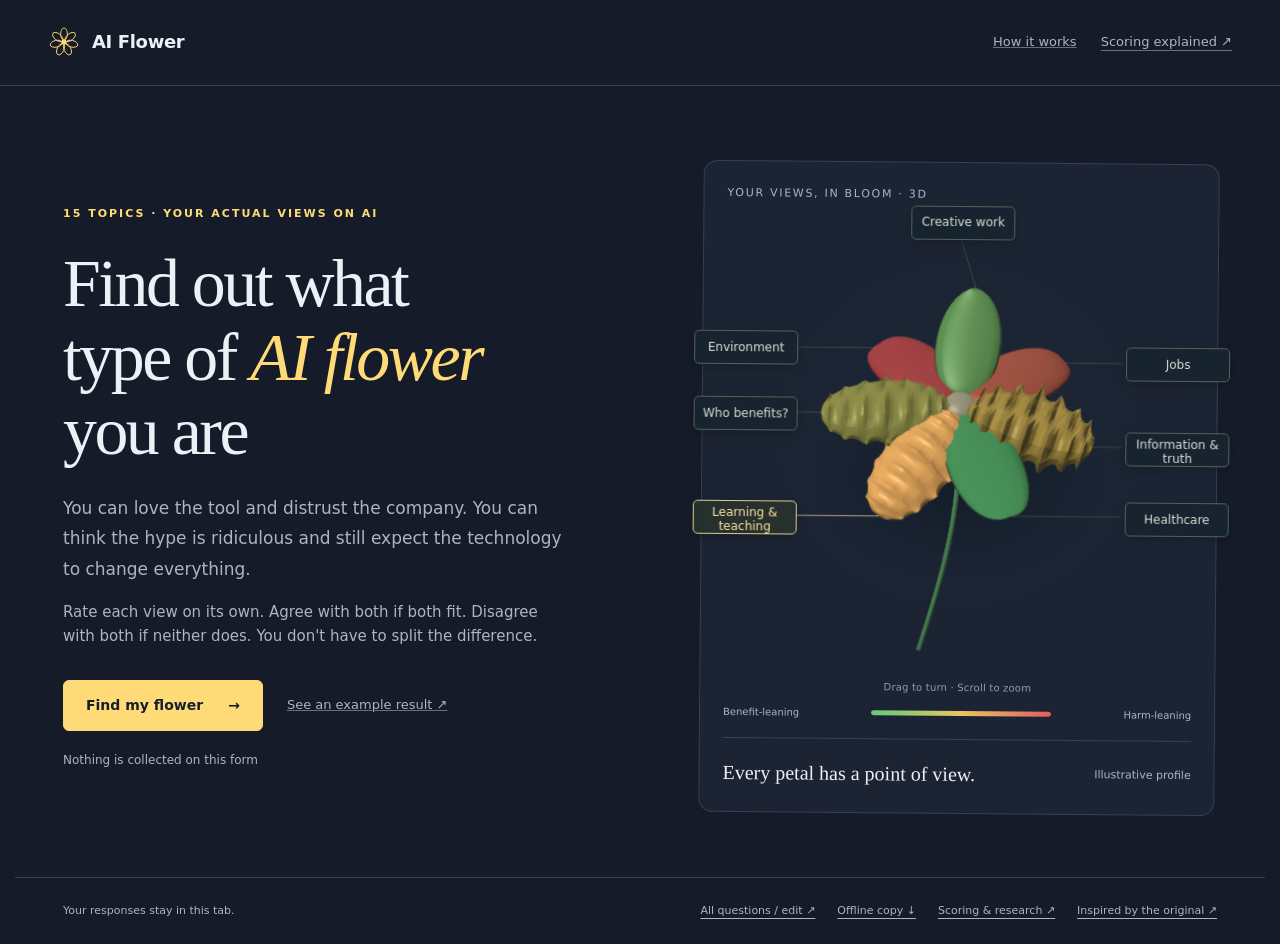
==== commit d39f5905: "Add files via upload fixed words" ====
--- a/offline.html
+++ b/offline.html
@@ -133,11 +133,11 @@
     "id": 1,
     "title": "AI consciousness",
     "prompt": "Could AI be conscious, and what would we owe it?",
-    "intro": "Agreement. The first statement concerns AI today; the second concerns future systems.",
+    "intro": "",
     "items": [
       {
         "id": "CON-1",
-        "text": "Some of today's AIs may have an inner experience. There could be something it feels like to be one.",
+        "text": "Some of today's AIs may have an inner experience; being an AI could feel like something.",
         "kind": "agreement"
       },
       {
@@ -151,11 +151,11 @@
     "id": 2,
     "title": "Creative work",
     "prompt": "What does AI mean for creativity and creative work?",
-    "intro": "Agreement. Think about effects over the next five years.",
+    "intro": "",
     "items": [
       {
         "id": "CRE-B",
-        "text": "People with ideas but none of the training will finally be able to make the things in their heads.",
+        "text": "People with ideas but none of the training are finally able to make the things in their heads.",
         "kind": "agreement"
       },
       {
@@ -168,8 +168,8 @@
   {
     "id": 3,
     "title": "Jobs and the economy",
-    "prompt": "What will AI do to jobs and working life?",
-    "intro": "Agreement. Think about effects over the next five years.",
+    "prompt": "What will generative and agentic AI do to jobs and working life?",
+    "intro": "",
     "items": [
       {
         "id": "JOB-B",
@@ -187,16 +187,16 @@
     "id": 4,
     "title": "Information and truth",
     "prompt": "How will AI affect our ability to work out what's true?",
-    "intro": "Agreement. Think about effects over the next five years.",
+    "intro": "",
     "items": [
       {
         "id": "INF-B",
-        "text": "More people will be able to get their heads around difficult subjects without needing an expert on speed dial.",
+        "text": "More people will be able to get their heads around difficult subjects without needing an expert.",
         "kind": "agreement"
       },
       {
         "id": "INF-H",
-        "text": "When convincing nonsense is almost free to produce, working out what's true will become a much harder job.",
+        "text": "When convincing nonsense is almost free to produce, working out what's true becomes much harder.",
         "kind": "agreement"
       }
     ]
@@ -205,11 +205,11 @@
     "id": 5,
     "title": "The AI industry",
     "prompt": "How much do you trust the companies building AI?",
-    "intro": "Agreement. Think about the industry today.",
+    "intro": "",
     "items": [
       {
         "id": "IND-1",
-        "text": "The sales pitch is several floors above what the products can actually deliver.",
+        "text": "The sales pitch is way above what the products actually deliver.",
         "kind": "agreement"
       },
       {
@@ -223,16 +223,16 @@
     "id": 6,
     "title": "Existential risk",
     "prompt": "Could AI threaten humanity's survival?",
-    "intro": "Agreement. Think about possible future developments, without assuming they will happen within five years.",
+    "intro": "",
     "items": [
       {
         "id": "EXI-1",
-        "text": "A future AI catastrophe could threaten humanity's survival. That's a real possibility.",
+        "text": "A future AI catastrophe that could threaten humanity's survival is a real possibility.",
         "kind": "agreement"
       },
       {
         "id": "EXI-2",
-        "text": "We should put serious effort into preventing an AI catastrophe now, even if it never happens.",
+        "text": "We should put serious effort into preventing an AI catastrophe now, even if the odds are it won't happen.",
         "kind": "agreement"
       }
     ]
@@ -241,7 +241,7 @@
     "id": 7,
     "title": "Your use of AI",
     "prompt": "How does AI fit into your own life?",
-    "intro": "Think about the last four weeks.",
+    "intro": "",
     "items": [
       {
         "id": "USE-1",
@@ -259,11 +259,11 @@
     "id": 8,
     "title": "Healthcare",
     "prompt": "What will AI change in healthcare?",
-    "intro": "Agreement. Think about effects over the next five years.",
+    "intro": "",
     "items": [
       {
         "id": "MED-B",
-        "text": "AI will help clinicians catch illnesses earlier, while there's still more they can do about them.",
+        "text": "AI will help clinicians catch illnesses earlier.",
         "kind": "agreement"
       },
       {
@@ -277,7 +277,7 @@
     "id": 9,
     "title": "Training data and consent",
     "prompt": "What say should people have when their work is used to train AI?",
-    "intro": "Agreement. What should be acceptable, whatever the law currently says?",
+    "intro": "",
     "items": [
       {
         "id": "DAT-1",
@@ -286,7 +286,7 @@
       },
       {
         "id": "DAT-2",
-        "text": "Some training on publicly available material is fair enough without asking every person who contributed to it.",
+        "text": "Training on publicly available material is fair enough without asking every person who contributed to it.",
         "kind": "agreement"
       }
     ]
@@ -295,11 +295,11 @@
     "id": 10,
     "title": "Learning and teaching",
     "prompt": "What will AI mean for how students learn?",
-    "intro": "Agreement. Think about effects over the next five years.",
+    "intro": "",
     "items": [
       {
         "id": "EDU-B",
-        "text": "Stuck at eleven at night? AI will give learners useful explanations and feedback when there's nobody around to ask.",
+        "text": "AI gives learners useful explanations and feedback when there's nobody around to ask.",
         "kind": "agreement"
       },
       {
@@ -311,18 +311,18 @@
   },
   {
     "id": 11,
-    "title": "Regulation and oversight",
+    "title": "Regulation and oversight for learners",
     "prompt": "What rules should apply to AI in education?",
-    "intro": "Agreement. Think about rules you would support for education.",
+    "intro": "",
     "items": [
       {
         "id": "REG-1",
-        "text": "Teachers and students should have room to try AI on low-stakes tasks without getting permission for every little experiment.",
+        "text": "Teachers and students should have room to try AI on low-stakes tasks without getting permission for every experiment.",
         "kind": "agreement"
       },
       {
         "id": "REG-2",
-        "text": "If AI is going to help decide a student's future, someone independent should check it before it gets that power.",
+        "text": "If AI is going to help decide a student's future, someone human and independent should check what is being decided and how.",
         "kind": "agreement"
       }
     ]
@@ -331,7 +331,7 @@
     "id": 12,
     "title": "Artificial general intelligence",
     "prompt": "Will we build AI that can do most intellectual tasks a human can?",
-    "intro": "Agreement. Here, AGI means AI able to perform most intellectual tasks that humans can perform.",
+    "intro": "",
     "items": [
       {
         "id": "AGI-1",
@@ -349,7 +349,7 @@
     "id": 13,
     "title": "Who benefits?",
     "prompt": "Who gains from AI, and who holds the power?",
-    "intro": "Agreement. Think about effects over the next five years.",
+    "intro": "",
     "items": [
       {
         "id": "DIS-B",
@@ -367,7 +367,7 @@
     "id": 14,
     "title": "The next five years",
     "prompt": "How much will AI change things over the next five years?",
-    "intro": "Amount of change. Put aside whether you like the prospect. How much changes?",
+    "intro": "",
     "items": [
       {
         "id": "CHG-P",
@@ -390,7 +390,7 @@
     "id": 15,
     "title": "The environment",
     "prompt": "How do AI's environmental costs and benefits add up?",
-    "intro": "Agreement. Think about effects over the next five years.",
+    "intro": "",
     "items": [
       {
         "id": "ENV-B",
@@ -408,7 +408,7 @@
     "id": 16,
     "title": "Holding both sides",
     "prompt": "Where does all that leave you?",
-    "intro": "You might see both sides and know exactly where you stand. You might feel pulled in opposite directions. Think about your overall reaction to AI today.",
+    "intro": "",
     "items": [
       {
         "id": "FEEL-M",
@@ -762,10 +762,11 @@
 }
 
 return {flowerPortrait,wrapCardText,renderFlowerCard,downloadFlowerCard};})();
-const __assets={"questions.html": "<!doctype html><html lang=\"en\"><head><meta charset=\"utf-8\"><meta name=\"viewport\" content=\"width=device-width,initial-scale=1\"><meta name=\"theme-color\" content=\"#151b29\"><title>The complete questionnaire · AI Flower</title><style>:root{color-scheme:dark;--bg:#151b29;--panel:#1c2434;--panel2:#202b3d;--line:#344055;--muted:#aab5c7;--text:#edf1f7;--yellow:#ffdb78;--teal:#80d6c3;--coral:#f3a794;--serif:Georgia,'Times New Roman',serif;--sans:Inter,ui-sans-serif,system-ui,-apple-system,BlinkMacSystemFont,'Segoe UI',sans-serif}\n*{box-sizing:border-box}body{margin:0;background:var(--bg);color:var(--text);font:15px/1.6 var(--sans)}button,input{font:inherit}a{color:inherit;text-underline-offset:4px}button,a,label{-webkit-tap-highlight-color:transparent}button{cursor:pointer}button:disabled{cursor:default;opacity:.35}button:focus-visible,a:focus-visible,input:focus-visible{outline:3px solid var(--yellow);outline-offset:5px}::selection{background:#ffdb7833;color:#fff}h1,h2,h3,p{margin:0}h1,h2,h3{line-height:1.16}button{color:inherit}svg{display:block;max-width:100%}.skip-link{position:fixed;top:-100px;left:20px;background:var(--yellow);color:var(--bg);padding:10px;z-index:20}.skip-link:focus{top:10px}\n.site-header,.doc-header{max-width:1360px;margin:auto;display:flex;align-items:center;justify-content:space-between;padding:26px 48px;border-bottom:1px solid var(--line);gap:20px}.brand{display:flex;align-items:center;gap:12px;font-size:18px;font-weight:650;text-decoration:none;letter-spacing:-.5px;white-space:nowrap}.brand svg{width:32px;height:32px;color:var(--yellow)}.header-links{display:flex;align-items:center;gap:24px}.text-link{color:var(--muted);font-size:13px;background:none;border:0;padding:6px 0;text-decoration:underline;text-decoration-color:#647086;cursor:pointer}.text-link:hover{color:var(--yellow)}.eyebrow{font-size:11px;font-weight:650;letter-spacing:2px;text-transform:uppercase;color:var(--yellow)}\n.intro{max-width:1250px;margin:auto;padding:76px 48px 64px;display:grid;grid-template-columns:1.1fr 1fr;gap:70px;align-items:center}.intro h1{font-family:var(--serif);font-weight:400;font-size:clamp(44px,5.7vw,76px);letter-spacing:-2.5px;margin:24px 0}.intro h1 em{font-style:italic;color:var(--yellow)}.intro .lead{font-size:17px;color:var(--muted);line-height:1.8;max-width:510px}.intro .lead+p{color:var(--muted);margin-top:16px;max-width:500px}.intro-actions{display:flex;flex-wrap:wrap;align-items:center;gap:24px;margin-top:32px}.button-primary,.button-secondary{display:inline-flex;justify-content:center;align-items:center;gap:25px;padding:13px 22px;border-radius:6px;font-weight:650;font-size:14px;text-decoration:none;min-height:48px}.button-primary{background:var(--yellow);color:#171d2a;border:1px solid var(--yellow)}.button-primary:hover{background:#ffe7a0}.button-secondary{background:transparent;color:var(--text);border:1px solid var(--line)}.button-secondary:hover{background:var(--panel2)}.small-note{font-size:12px;color:var(--muted);margin-top:20px}.intro-art{position:relative;background:var(--panel);border:1px solid var(--line);border-radius:14px;padding:30px;transform:rotate(1deg)}.intro-art>svg{width:100%;height:auto}.intro-art .art-caption{display:flex;justify-content:space-between;align-items:center;border-top:1px solid var(--line);padding-top:18px;margin-top:14px;gap:10px}.art-caption p{font-family:var(--serif);font-size:22px}.art-caption span{font-size:11px;color:var(--muted)}.art-label{font-size:11px;letter-spacing:1.7px;color:var(--muted);text-transform:uppercase;margin-bottom:10px}.intro-strip{max-width:1154px;margin:0 auto 60px;border-top:1px solid var(--line);border-bottom:1px solid var(--line);display:grid;grid-template-columns:repeat(3,1fr);padding:25px 0;gap:35px}.intro-strip strong{font-size:14px;display:block;margin-bottom:7px}.intro-strip p{font-size:13px;color:var(--muted)}.intro-strip span{color:var(--yellow);font-family:var(--serif);font-size:20px;margin-right:9px}\n.quiz-layout{max-width:1250px;margin:auto;display:grid;grid-template-columns:245px 1fr;gap:70px;padding:42px 48px 64px}.topic-nav{position:sticky;top:24px;align-self:start}.nav-title{font-size:10px;letter-spacing:2px;color:var(--muted);text-transform:uppercase;margin-bottom:18px}.topic-button{width:100%;display:flex;align-items:center;gap:12px;border:0;border-left:2px solid transparent;background:none;text-align:left;padding:8px 10px;font-size:12px;color:var(--muted);border-radius:0 4px 4px 0;line-height:1.4;min-height:35px}.topic-button .nav-index{font:10px/1 var(--sans);min-width:20px;color:#7d8ca4}.topic-button.active{border-left-color:var(--yellow);background:#ffdb780c;color:var(--yellow)}.topic-button.done .nav-index{color:var(--teal)}.topic-button:hover{background:var(--panel)}.topic-nav .nav-bottom{margin-top:23px;padding-top:15px;border-top:1px solid var(--line)}.mobile-topic{display:none}.quiz-main{max-width:750px;width:100%}.question-topline{display:flex;justify-content:space-between;align-items:center;gap:15px;margin-bottom:17px}.question-count{font-size:12px;color:var(--muted);font-variant-numeric:tabular-nums}.progress-track{height:3px;background:var(--line);border-radius:4px;overflow:hidden}.progress-fill{height:100%;background:var(--yellow);transition:width .15s}.question-heading{padding:27px 0 24px}.question-heading h1{font:400 clamp(27px,3vw,38px)/1.2 var(--serif);letter-spacing:-.7px;margin-bottom:13px}.question-heading p{font-size:13px;color:var(--muted);max-width:650px}.rating-card{background:var(--panel);border:1px solid var(--line);border-radius:9px;padding:23px 24px;margin-bottom:15px}.rating-card legend{padding:0;float:left;width:100%;font-size:17px;line-height:1.55;letter-spacing:-.15px;margin-bottom:23px}.rating-card:after{content:'';display:block;clear:both}fieldset.rating-card{min-width:0}.statement-number{font:10px/1 var(--sans);letter-spacing:1.5px;color:var(--muted);text-transform:uppercase;display:block;margin-bottom:10px}.rating-grid{display:grid;grid-template-columns:repeat(5,1fr);gap:7px;clear:both}.rating-option{position:relative;display:flex;align-items:center;justify-content:center;min-height:66px;border:1px solid #3b4860;border-radius:5px;text-align:center;padding:8px 5px;color:var(--muted);font-size:11px;line-height:1.4;cursor:pointer;background:#151b2940}.rating-option input,.small-choice input{position:absolute;opacity:0;width:1px;height:1px}.rating-option:hover{border-color:var(--yellow);background:#ffdb7809}.rating-option:has(input:checked){border-color:var(--yellow);color:var(--yellow);background:#ffdb7810;box-shadow:0 0 0 1px var(--yellow)}.rating-option:has(input:focus-visible),.small-choice:has(input:focus-visible){outline:3px solid var(--yellow);outline-offset:4px}.rating-option .number{display:block;font-size:13px;font-weight:650;margin-bottom:4px}.rating-grid.two-options{grid-template-columns:repeat(2,1fr)}.rating-grid.two-options .rating-option{font-size:14px;min-height:50px}.choice-utilities{display:flex;align-items:center;gap:16px;clear:both;padding-top:16px;min-height:40px}.small-choice{display:flex;align-items:center;gap:6px;font-size:12px;color:var(--muted);cursor:pointer;position:relative}.small-choice:before{content:'';width:12px;height:12px;border:1px solid #65738c;border-radius:50%}.small-choice:has(input:checked){color:var(--yellow)}.small-choice:has(input:checked):before{background:var(--yellow);border-color:var(--yellow);box-shadow:inset 0 0 0 3px var(--panel)}.clear-answer{margin-left:auto;font-size:11px;color:var(--muted);background:none;border:0;text-decoration:underline;min-height:25px}.quiz-footer{display:flex;justify-content:space-between;align-items:center;gap:15px;margin-top:26px;padding-top:22px;border-top:1px solid var(--line)}.quiz-footnote{font-size:12px;color:var(--muted);margin-top:17px}.inline-both{display:flex;gap:8px;color:var(--teal);font-size:12px;align-items:center;padding:3px 0 7px}.inline-both svg{width:15px;height:15px}.footer{max-width:1250px;padding:24px 48px;margin:auto;display:flex;align-items:center;justify-content:space-between;gap:20px;font-size:11px;color:var(--muted);border-top:1px solid var(--line)}.footer-links{display:flex;gap:22px}.footer a{color:var(--muted)}\n.results{max-width:1180px;margin:auto;padding:50px 48px 70px}.result-heading{display:flex;align-items:flex-end;justify-content:space-between;gap:30px;margin:18px 0 32px}.result-heading h1{font:400 clamp(32px,4vw,49px)/1.15 var(--serif);letter-spacing:-1px;max-width:700px}.result-heading p{color:var(--muted);font-size:14px;max-width:640px;margin-top:16px}.coverage{font-size:12px;color:var(--muted);margin-bottom:14px}.result-grid{display:grid;grid-template-columns:1.2fr 1fr;gap:22px;align-items:start}.chart-card,.summary-card,.stretch-card,.reflection-card{border:1px solid var(--line);background:var(--panel);border-radius:10px;padding:26px}.chart-header{display:flex;justify-content:space-between;align-items:center;gap:15px;margin-bottom:15px}.chart-header h2,.summary-card h2,.stretch-card h2,.reflection-card h2{font-size:15px;font-weight:600}.chart-tabs{display:flex;background:var(--bg);padding:3px;border-radius:5px;border:1px solid var(--line)}.chart-tabs button{font-size:11px;padding:5px 10px;background:none;color:var(--muted);border:0;border-radius:3px}.chart-tabs button.active{background:var(--panel2);color:var(--yellow)}.chart-svg{width:100%;height:auto;overflow:visible}.chart-caption{font-size:11px;color:var(--muted);line-height:1.6;margin-top:10px}.score-row{display:flex;justify-content:space-between;gap:20px;align-items:flex-start;margin-top:20px}.score-row .score{font-family:var(--serif);font-size:30px;line-height:1}.score small{font:11px var(--sans);color:var(--muted)}.score-name{font-size:14px}.score-meta{font-size:11px;color:var(--muted);margin-top:3px}.meter{height:5px;background:#354055;border-radius:3px;margin-top:11px;overflow:hidden}.meter span{display:block;height:100%;border-radius:3px}.meter.benefit span{background:var(--teal)}.meter.harm span{background:var(--coral)}.meter.change span{background:var(--yellow)}.score-divider{border-top:1px solid var(--line);margin:24px 0 20px}.change-item{margin-top:13px;display:flex;justify-content:space-between;gap:15px;color:var(--muted);font-size:12px}.change-item strong{color:var(--text);font-weight:500}.stretch-card{margin-top:22px;background:#1a2e32;border-color:#365b5a;position:relative;overflow:hidden}.stretch-card .eyebrow{color:var(--teal)}.stretch-value{font:400 49px/1 var(--serif);letter-spacing:-2px;color:var(--teal);margin:13px 0}.stretch-value small{font:14px var(--sans);letter-spacing:0;color:var(--text)}.stretch-card p{font-size:13px;color:#bdcfce}.topic-chips{display:flex;flex-wrap:wrap;gap:6px;margin-top:16px}.topic-chip{font-size:10px;border:1px solid #47706b;background:#80d6c309;color:#bcecdf;padding:4px 8px;border-radius:4px}.reflection-card{margin-top:22px}.reflection-intro{font-size:13px;color:var(--muted);margin-top:8px}.feeling-row{margin-top:19px;display:flex;justify-content:space-between;gap:20px;align-items:center;font-size:12px}.feeling-row strong{font-weight:500}.dots{display:flex;gap:5px;margin-top:6px}.dot{width:18px;height:4px;border-radius:3px;background:var(--line)}.dot.on{background:var(--yellow)}.feeling-label{font-size:11px;color:var(--muted);text-align:right}.section-title{font:400 30px var(--serif);letter-spacing:-.6px;margin:40px 0 8px}.section-note{color:var(--muted);font-size:13px;margin-bottom:21px}.breakdown{border-top:1px solid var(--line)}.breakdown details{border-bottom:1px solid var(--line)}.breakdown summary{display:flex;list-style:none;justify-content:space-between;gap:20px;padding:17px 0;cursor:pointer;align-items:center}.breakdown summary::-webkit-details-marker{display:none}.breakdown summary:after{content:'+';color:var(--muted);font-size:20px}.breakdown details[open] summary:after{content:'−'}.breakdown-title{display:flex;flex-wrap:wrap;align-items:center;gap:12px;font-size:14px}.pair-status{font-size:10px;font-weight:500;color:var(--muted);padding:3px 7px;border:1px solid var(--line);border-radius:4px}.pair-status.both{color:var(--teal);border-color:#47706b}.answer-line{display:grid;grid-template-columns:1fr 170px;gap:25px;padding:10px 0 14px;color:var(--muted);font-size:13px}.answer-line strong{font-weight:500;color:var(--text);text-align:right;font-size:12px}.result-actions{display:flex;align-items:center;flex-wrap:wrap;gap:14px;margin:32px 0 22px}.result-disclaimer{font-size:12px;color:var(--muted);line-height:1.8}.example-banner{max-width:1180px;margin:24px auto 0;padding:12px 20px;background:#ffdb7810;border:1px solid #6f623d;border-radius:6px;display:flex;justify-content:space-between;gap:20px;font-size:12px;color:var(--yellow)}.partial-message{fill:#aab5c7;font-size:12px;text-anchor:middle}.document{max-width:900px;margin:auto;padding:44px 38px 70px;overflow-wrap:anywhere}.document h1{font:400 40px/1.2 var(--serif);letter-spacing:-1px;margin:24px 0}.document h2{font:400 27px var(--serif);margin:35px 0 17px}.document h3{font-size:19px;margin:26px 0 12px}.document p,.document li{color:#c2ccda;margin-bottom:13px;font-size:14px;line-height:1.85}.document ul,.document ol{padding-left:22px}.document code{font-size:12px;background:#111723;padding:3px 5px}.document pre{padding:18px;background:#111723;overflow:auto;border-radius:5px;line-height:1.8}.document pre code{padding:0;white-space:pre}.document blockquote{border-left:3px solid var(--yellow);padding:15px 22px;margin:20px 0;background:var(--panel);font-family:var(--serif);font-size:20px;line-height:1.6}.table-scroll{overflow:auto;margin:20px 0}.document table{width:100%;border-collapse:collapse;font-size:12px}.document td,.document th{text-align:left;border:1px solid var(--line);padding:12px;min-width:160px;vertical-align:top}.document th{background:var(--panel2);color:var(--yellow)}.document td{color:#c2ccda}.doc-header{max-width:1000px}.method-dialog{border:1px solid var(--line);border-radius:12px;background:var(--panel);color:var(--text);padding:32px;max-width:650px;width:calc(100% - 32px);max-height:85vh}.method-dialog::backdrop{background:#060c16c9;backdrop-filter:blur(5px)}.dialog-head{display:flex;justify-content:space-between;gap:20px;align-items:center}.dialog-head h2{font:400 30px var(--serif)}.dialog-close{font-size:25px;line-height:1;background:none;border:0;color:var(--muted);padding:5px}.method-dialog p,.method-dialog li{font-size:13px;color:var(--muted);line-height:1.8}.method-dialog p{margin-top:17px}.method-dialog ol{padding-left:20px}.method-dialog li{margin:12px 0}.method-dialog a{color:var(--yellow)}.method-dialog .button-primary{color:var(--bg);margin-top:18px}.method-dialog h3{font-size:15px;margin-top:24px}.visually-hidden{position:absolute!important;width:1px;height:1px;overflow:hidden;clip:rect(0,0,0,0);white-space:nowrap}.chart-key{display:flex;gap:18px;font-size:11px;color:var(--muted);margin-top:12px}.chart-key i{display:inline-block;width:7px;height:7px;margin-right:5px;border-radius:50%}\n@media(min-width:1400px){.intro{padding-top:95px;padding-bottom:80px}}\n@media(max-width:1000px){.site-header{padding:22px 28px}.intro{padding:50px 28px;gap:30px}.intro-strip{margin:0 28px 40px;gap:20px}.quiz-layout{gap:30px;padding:32px 28px;grid-template-columns:190px 1fr}.rating-card{padding:20px}.results{padding:36px 28px}.result-grid{gap:16px}.chart-card,.summary-card,.stretch-card,.reflection-card{padding:20px}.footer{padding:24px 28px}.intro h1{font-size:55px}.intro-art{padding:20px}.header-links{gap:16px}}\n@media(max-width:760px){.site-header{padding:17px 20px}.brand{font-size:16px;gap:9px}.brand svg{width:27px;height:27px}.header-links{gap:13px}.header-links .text-link{font-size:11px}.intro{display:flex;flex-direction:column;padding:40px 22px;gap:38px;align-items:stretch}.intro h1{font-size:53px;letter-spacing:-1.8px;margin:20px 0}.intro .lead{font-size:16px}.intro-art{max-width:430px;align-self:center;transform:none}.intro-strip{margin:0 22px 35px;grid-template-columns:1fr;gap:22px;padding:25px 0}.intro-strip p{padding-left:27px}.quiz-layout{display:block;padding:24px 20px 40px}.topic-nav{display:none}.mobile-topic{display:block;margin-bottom:24px}.mobile-topic select{background:var(--panel);color:var(--text);border:1px solid var(--line);padding:11px 12px;border-radius:5px;width:100%;font-size:13px}.question-heading{padding-top:22px}.question-heading h1{font-size:31px}.rating-card{padding:20px 15px;margin-bottom:14px}.rating-card legend{font-size:16px;margin-bottom:19px}.rating-grid{gap:5px}.rating-option{font-size:10px;min-height:68px;padding:7px 3px}.rating-option .number{font-size:12px}.choice-utilities{gap:18px}.quiz-footer .button-primary{padding:12px 17px;gap:15px}.footer{padding:22px 20px;display:block;line-height:1.8}.footer-links{margin-top:12px;gap:20px;flex-wrap:wrap}.results{padding:30px 20px 45px}.result-heading{display:block;margin-top:13px}.result-heading h1{font-size:37px}.result-heading p{font-size:13px}.result-grid{grid-template-columns:1fr}.result-heading .button-secondary{margin-top:20px;min-height:40px;font-size:12px}.stretch-card{margin-top:16px}.reflection-card{margin-top:16px}.answer-line{grid-template-columns:1fr;gap:8px}.answer-line strong{text-align:left;color:var(--yellow)}.example-banner{margin:20px 20px 0;padding:12px 15px}.section-title{font-size:28px}.breakdown-title{font-size:13px;gap:8px}.pair-status{font-size:9px}.document{padding:28px 22px 50px}.doc-header{padding:18px 22px}.document h1{font-size:32px}.document h2{font-size:25px}.method-dialog{padding:23px}.dialog-head h2{font-size:27px}.art-caption p{font-size:20px}.intro-actions{gap:20px}}\n@media(prefers-reduced-motion:reduce){*{scroll-behavior:auto!important;transition:none!important}}\n@media print{body{background:white;color:#111;--text:#111;--muted:#444;--panel:white;--line:#bbb}.site-header,.footer,.result-actions,.header-links,.result-heading .button-secondary,.chart-tabs,.example-banner{display:none}.results{padding:0}.result-grid{grid-template-columns:1fr 1fr}.chart-card,.summary-card,.stretch-card,.reflection-card{break-inside:avoid;background:white}.score-name,.change-item strong,.answer-line strong{color:#111}.breakdown details{break-inside:avoid}.result-heading h1{font-size:30px}}\n\n/* Issue-level atlas: the data traces and the decorative conflict edge are independent. */\n.result-grid{grid-template-columns:minmax(0,1.45fr) minmax(0,1fr)}\n.atlas-card{padding:24px;background:radial-gradient(ellipse at 45% 32%,#263b4538,transparent 65%),var(--panel);min-width:0}\n.issue-map-svg,.depth-map-svg{font-family:var(--sans);overflow:visible}\n.issue-map-key,.intro-art-key{display:flex;justify-content:center;align-items:center;gap:23px;font-size:11px;color:var(--muted);margin:15px 0 0}\n.issue-map-key span,.intro-art-key span,.issue-answer>span{display:flex;align-items:center;gap:7px}\n.benefit-key,.harm-key{display:inline-block;width:16px;height:6px;flex-shrink:0}\n.benefit-key{border-top:2px solid var(--teal)}\n.harm-key{border-top:2px dashed var(--coral)}\n.intro-art-atlas{transform:rotate(.5deg);padding:24px;box-shadow:0 20px 80px #03091622}\n.intro-art-atlas .issue-map-svg{margin:-12px 0 -22px}\n.intro-art-key{margin:0 0 20px;gap:17px;font-size:10px}\n.intro-art-atlas .art-caption{padding-top:17px}\n.outline-key{display:flex;align-items:flex-start;gap:13px;padding:17px 0 18px;margin-top:20px;border-top:1px solid var(--line);border-bottom:1px solid var(--line)}\n.outline-key strong{font-size:12px;font-weight:550;color:#e2d2bb}\n.outline-key p{color:var(--muted);font-size:11px;line-height:1.7;margin:4px 0 0;max-width:460px}\n.outline-icon{display:block;width:23px;height:23px;flex-shrink:0;margin-top:4px}\n.outline-icon.smooth{border:1px solid #dfccaa;border-radius:50%}\n.outline-icon.unknown{border:1px dashed #8090a8;border-radius:50%;opacity:.6}\n.outline-icon.rough{background:#dfccaa;clip-path:polygon(50% 0%,57% 19%,69% 4%,70% 25%,89% 16%,82% 36%,100% 42%,81% 51%,97% 66%,76% 65%,81% 86%,63% 76%,56% 100%,47% 80%,31% 97%,32% 75%,11% 83%,20% 62%,0% 54%,20% 45%,4% 30%,25% 31%,20% 10%,40% 23%)}\n.outline-demo{display:flex;justify-content:space-between;align-items:center;gap:12px;border-bottom:1px solid var(--line);padding:13px 0;color:var(--muted);font-size:11px}\n.outline-demo>div{display:flex;gap:5px}\n.outline-demo button{border:1px solid var(--line);border-radius:4px;color:var(--muted);background:var(--bg);padding:6px 10px;font-size:11px;min-height:33px}\n.outline-demo button[aria-pressed=true]{border-color:var(--yellow);color:var(--yellow);background:#ffdb7808}\n.issue-picker{display:grid;grid-template-columns:repeat(3,minmax(0,1fr));gap:7px;padding:19px 0 16px}\n.issue-picker button{border:1px solid var(--line);border-radius:5px;display:flex;align-items:center;gap:8px;min-height:41px;padding:9px 10px;background:#151b2938;color:var(--muted);text-align:left;font-size:11px;line-height:1.35;transition:border-color .15s,background .15s}\n.issue-picker button>span{font-size:9px;font-variant-numeric:tabular-nums;letter-spacing:.5px;color:#788ba3}\n.issue-picker button:hover{border-color:#9aa99f;background:#ffdb7805}\n.issue-picker button[aria-pressed=true]{color:var(--yellow);border-color:#a99868;background:#ffdb7808}\n.issue-picker button[aria-pressed=true]>span{color:var(--yellow)}\n.issue-readout{border:1px solid var(--line);border-radius:6px;padding:13px 15px;background:#151b2940}\n.issue-readout-title{display:flex;align-items:center;justify-content:space-between;gap:15px;margin-bottom:9px}\n.issue-readout-title h3{font-size:13px;font-weight:550;color:var(--text)}\n.issue-readout-title .text-link{font-size:11px;padding:2px 0}\n.issue-answer{font-size:11px;color:var(--muted);display:flex;align-items:center;justify-content:space-between;gap:14px;padding:5px 0}\n.issue-answer strong{color:var(--text);font-size:11px;font-weight:500;text-align:right}\n.atlas-card .chart-caption{margin-top:0}\n@media(max-width:1000px){.atlas-card{padding:18px}.result-grid{grid-template-columns:minmax(0,1.25fr) minmax(0,1fr)}.issue-picker{grid-template-columns:repeat(2,minmax(0,1fr))}.outline-demo{align-items:flex-start}}\n@media(max-width:760px){.result-grid{grid-template-columns:minmax(0,1fr)}.atlas-card{padding:19px 17px}.issue-map-svg{width:calc(100% + 22px);max-width:none;margin:0 -11px}.issue-map-key{font-size:11px;gap:21px;margin-top:12px}.issue-map-svg .issue-label{font-size:19px}.issue-map-svg .issue-index{font-size:12px}.issue-picker{grid-template-columns:repeat(2,minmax(0,1fr));gap:7px}.issue-picker button{font-size:12px;min-height:43px}.intro-art-atlas{transform:none;padding:20px}.intro-art-atlas .issue-map-svg{width:100%;max-width:100%;margin:0 0 -20px}.intro-art-atlas .issue-map-svg .issue-label{font-size:17px}.intro-art-atlas .art-caption p{font-size:20px}.chart-tabs button{padding:6px 8px;font-size:10px}.outline-key p{font-size:11px}.outline-demo{align-items:center}.issue-answer{gap:10px}.issue-answer strong{max-width:46%}}\n@media print{.result-grid{grid-template-columns:1fr 1fr}.issue-picker,.outline-demo{display:none}.atlas-card{background:white}.chart-svg text{fill:#333}.chart-svg .conflict-edge{stroke:#444}.score{color:#111!important}.outline-key p,.outline-key strong,.issue-answer strong{color:#333}}\n\n:root{--teal:#79d18b;--coral:#e47778}\n.snowflake-card{background:radial-gradient(ellipse at 45% 35%,#293d3430,transparent 65%),var(--panel);padding:24px;min-width:0}\n.snowflake-stage{position:relative;aspect-ratio:1.14;min-height:300px;max-height:560px;isolation:isolate;border-radius:9px;overflow:visible;background:radial-gradient(ellipse at 50% 50%,#182b3029,transparent 65%)}\n.snowflake-stage:before{content:'';position:absolute;z-index:-1;left:18%;right:18%;top:37%;bottom:19%;border-radius:50%;background:radial-gradient(ellipse,#040c1566,transparent 68%);filter:blur(16px)}\n.snowflake-stage canvas{display:block;width:100%;height:100%;position:absolute;inset:0;cursor:grab;touch-action:none}\n.snowflake-stage canvas:active{cursor:grabbing}\n.snowflake-tip-labels{position:absolute;inset:0;pointer-events:none}\n.petal-leaders{position:absolute;inset:0;width:100%;height:100%;pointer-events:none}\n.petal-leaders path{fill:none;stroke:#91a18a;stroke-width:.65;opacity:.38}\n.petal-leaders path.active{stroke:#f2db9d;stroke-width:1;opacity:.7}\n.petal-label{position:absolute;transform:translate(-50%,-50%);border:1px solid #4f6358;background:#17232ff2;box-shadow:0 3px 14px #0004;border-radius:5px;display:grid;place-items:center;font-size:12px;line-height:1.2;padding:4px 6px;letter-spacing:0;color:#d8e0d7;text-align:center;pointer-events:auto;visibility:hidden;cursor:pointer;overflow-wrap:normal}\n.petal-label.placed{visibility:visible}\n.petal-label.active{border-color:#d9c993;color:#ffe4a0;background:#26302cf5}\n.petal-label:hover{background:#34443af5;border-color:#9cb89d}\n.petal-label:focus-visible{outline:2px solid var(--yellow);outline-offset:3px}\n.stage-hint{position:absolute;top:calc(100% + 20px);bottom:auto;left:50%;transform:translateX(-50%);white-space:nowrap;pointer-events:none;font-size:10px;letter-spacing:.2px;color:#8d9eab}\n.snowflake-label{font-size:8px;letter-spacing:1.6px;color:var(--muted)}\n.snowflake-ramp{display:flex;align-items:center;gap:10px;margin:46px 0 17px;font-size:10px;color:var(--muted)}\n.snowflake-ramp>i{height:5px;flex:1;min-width:40px;max-width:180px;margin:auto;border-radius:5px;background:linear-gradient(90deg,#64ca7a,#e8c55f,#e35c5e)}\n.snowflake-tools{display:flex;align-items:center;flex-wrap:wrap;gap:18px;padding:17px 0;border-top:1px solid var(--line);margin-top:18px}\n.snowflake-tools .button-secondary{padding:7px 13px;min-height:34px;font-size:11px;gap:0}\n.snowflake-tools .text-link{font-size:11px}\n.relief-control{display:flex;align-items:center;gap:12px;width:100%;font-size:11px;color:var(--muted)}\n.relief-control input{accent-color:#e8c55f;flex:1;min-width:70px}\n.relief-control output{font-size:10px;min-width:28px;font-variant-numeric:tabular-nums}\n.issue-picker button i{display:block;height:7px;width:7px;flex-shrink:0;border-radius:50%;box-shadow:0 0 8px #ffffff08}\n.snowflake-intro{padding:23px;transform:rotate(.5deg)}\n.snowflake-intro .snowflake-stage{min-height:280px;aspect-ratio:1.05}\n.snowflake-intro .stage-hint{bottom:auto;top:calc(100% + 20px)}\n.snowflake-intro .art-caption p{font-size:22px}\n.renderer-error{position:absolute;inset:30% 10%;font-size:13px;color:var(--muted);text-align:center;pointer-events:none}\n.header-links .compare-link{color:#b8cdbf}\n.flower-card-dialog{width:min(680px,calc(100vw - 32px));max-height:90dvh;border:1px solid #506154;border-radius:12px;padding:24px;background:#151b29;color:#e5eada;overflow:auto;box-shadow:0 24px 100px #0008}\n.flower-card-dialog::backdrop{background:#070d16c9;backdrop-filter:blur(6px)}\n.flower-card-dialog h2{font-family:Georgia,serif;font-size:28px;font-weight:400;margin:0}\n.flower-card-dialog .card-status{font-size:13px;color:var(--muted);margin:12px 0 18px}\n#flower-card-preview{display:block;width:100%;max-width:430px;height:auto;margin:0 auto;border:1px solid #3f4d44;border-radius:6px}\n#flower-card-preview[hidden],.card-downloads[hidden]{display:none}\n.card-downloads{display:flex;justify-content:center;flex-wrap:wrap;gap:12px;margin:20px 0 10px}\n.flower-card-dialog .small-note{font-size:11px;line-height:1.6;margin-bottom:0}\n@media(max-width:1000px){.header-links{gap:13px}.snowflake-card{padding:18px}}\n@media(max-width:760px){.header-links .compare-link{display:none}.snowflake-card{padding:17px}.snowflake-stage{aspect-ratio:1;min-height:280px}.snowflake-intro{transform:none;max-width:440px;width:100%;padding:20px}.snowflake-intro .snowflake-stage{min-height:280px}.snowflake-intro .art-caption p{font-size:19px}.snowflake-tip-labels span{min-width:21px;height:21px;font-size:9px}.snowflake-tools{gap:15px}.snowflake-ramp{font-size:9px;gap:8px}.issue-picker button{gap:6px}}\n@media print{.snowflake-tools,.snowflake-tip-labels,.stage-hint{display:none}.snowflake-card{background:white}.snowflake-ramp{color:#333}}\n.intro h1{font-size:clamp(43px,5.3vw,70px);line-height:1.09}\n.brand>span{letter-spacing:-.35px}\n.snowflake-intro .art-caption p{font-size:20px}\n@media(max-width:760px){.petal-label{font-size:11px;padding:4px 5px;line-height:1.18}.intro h1{font-size:47px}.snowflake-intro .art-caption p{font-size:18px}}\n@media(max-width:360px){.intro h1{font-size:40px}.petal-label{font-size:11px}}\n</style></head><body><header class=\"doc-header\"><a class=\"brand\" href=\"#\">✳ <span>AI Flower</span></a><a class=\"text-link\" href=\"questions.md\" download>Download Markdown ↗</a></header><main class=\"document\"><p class=\"text-link\">Close this tab to return to the questionnaire.</p><h1 id=\"find-out-what-type-of-ai-flower-you-are\">Find out what type of AI flower you are</h1>\n<h2 id=\"about-the-questions\">About the questions</h2>\n<p>15 topics. Where do you actually stand on AI?</p>\n<p>You can love the tool and distrust the company. You can think the hype is ridiculous and still expect the technology to change everything. You can also think the whole thing is mostly hot air.</p>\n<p>Rate each statement separately. Agree with both if both fit. Disagree with both if neither does. You don&#x27;t have to split the difference.</p>\n<p>Answer as a student, an educator, or both. Some cards ask about AI today; most look five years ahead. Here, AI includes tools that generate content, analyse information or help make decisions.</p>\n<p>“Not sure / skip” is one choice. It leaves that statement unscored. These are views to react to, not facts you&#x27;re expected to accept.</p>\n<h2 id=\"response-formats\">Response formats</h2>\n<p><strong>Agreement:</strong> Strongly disagree (0) · Disagree (1) · Neither agree nor disagree (2) · Agree (3) · Strongly agree (4). Also: Not sure / skip.</p>\n<p><strong>Amount of change:</strong> None (0) · Small (1) · Moderate (2) · Large (3) · Fundamental (4). Also: Not sure / skip.</p>\n<p><strong>Reflection:</strong> Not at all (0) · A little (1) · Somewhat (2) · Quite a lot (3) · Very much (4). Also: Not sure / skip.</p>\n<p>The item codes below connect each statement to the scoring explanation.</p>\n<h2 id=\"the-15-topics\">The 15 topics</h2>\n<h3 id=\"1-ai-consciousness\">1. AI consciousness</h3>\n<p><strong>Could AI be conscious, and what would we owe it?</strong></p>\n<p>Agreement. The first statement concerns AI today; the second concerns future systems.</p>\n<ul>\n<li><strong>CON-1:</strong> Some of today&#x27;s AIs may have an inner experience. There could be something it feels like to be one.</li>\n<li><strong>CON-2:</strong> The people building future AI should take the possibility of AI suffering seriously.</li>\n</ul>\n<h3 id=\"2-creative-work\">2. Creative work</h3>\n<p><strong>What does AI mean for creativity and creative work?</strong></p>\n<p>Agreement. Think about effects over the next five years.</p>\n<ul>\n<li><strong>CRE-B:</strong> People with ideas but none of the training will finally be able to make the things in their heads.</li>\n<li><strong>CRE-H:</strong> Making a living from art, writing or music will get harder when a machine can produce a cheap alternative in seconds.</li>\n</ul>\n<h3 id=\"3-jobs-and-the-economy\">3. Jobs and the economy</h3>\n<p><strong>What will AI do to jobs and working life?</strong></p>\n<p>Agreement. Think about effects over the next five years.</p>\n<ul>\n<li><strong>JOB-B:</strong> AI will take a real bite out of the boring work people currently lose their days to.</li>\n<li><strong>JOB-H:</strong> AI will put people out of work faster than they can find a decent way back in.</li>\n</ul>\n<h3 id=\"4-information-and-truth\">4. Information and truth</h3>\n<p><strong>How will AI affect our ability to work out what&#x27;s true?</strong></p>\n<p>Agreement. Think about effects over the next five years.</p>\n<ul>\n<li><strong>INF-B:</strong> More people will be able to get their heads around difficult subjects without needing an expert on speed dial.</li>\n<li><strong>INF-H:</strong> When convincing nonsense is almost free to produce, working out what&#x27;s true will become a much harder job.</li>\n</ul>\n<h3 id=\"5-the-ai-industry\">5. The AI industry</h3>\n<p><strong>How much do you trust the companies building AI?</strong></p>\n<p>Agreement. Think about the industry today.</p>\n<ul>\n<li><strong>IND-1:</strong> The sales pitch is several floors above what the products can actually deliver.</li>\n<li><strong>IND-2:</strong> If their products cause real harm, I trust AI companies to do the right thing, even when it costs them.</li>\n</ul>\n<h3 id=\"6-existential-risk\">6. Existential risk</h3>\n<p><strong>Could AI threaten humanity&#x27;s survival?</strong></p>\n<p>Agreement. Think about possible future developments, without assuming they will happen within five years.</p>\n<ul>\n<li><strong>EXI-1:</strong> A future AI catastrophe could threaten humanity&#x27;s survival. That&#x27;s a real possibility.</li>\n<li><strong>EXI-2:</strong> We should put serious effort into preventing an AI catastrophe now, even if it never happens.</li>\n</ul>\n<h3 id=\"7-your-use-of-ai\">7. Your use of AI</h3>\n<p><strong>How does AI fit into your own life?</strong></p>\n<p>Think about the last four weeks.</p>\n<ul>\n<li><strong>USE-1:</strong> How often have you chosen to use an AI tool? Never · Less than weekly · Weekly · Several days a week · Daily or almost daily · Not sure / skip.</li>\n<li><strong>USE-2:</strong> Has a course, school or workplace expected you to use AI, whether you wanted to or not? No · Yes · Not sure / skip.</li>\n</ul>\n<h3 id=\"8-healthcare\">8. Healthcare</h3>\n<p><strong>What will AI change in healthcare?</strong></p>\n<p>Agreement. Think about effects over the next five years.</p>\n<ul>\n<li><strong>MED-B:</strong> AI will help clinicians catch illnesses earlier, while there&#x27;s still more they can do about them.</li>\n<li><strong>MED-H:</strong> Patients will be seriously hurt because an AI got something wrong.</li>\n</ul>\n<h3 id=\"9-training-data-and-consent\">9. Training data and consent</h3>\n<p><strong>What say should people have when their work is used to train AI?</strong></p>\n<p>Agreement. What should be acceptable, whatever the law currently says?</p>\n<ul>\n<li><strong>DAT-1:</strong> If your work is going into an AI training set, you should get a real say in the matter.</li>\n<li><strong>DAT-2:</strong> Some training on publicly available material is fair enough without asking every person who contributed to it.</li>\n</ul>\n<h3 id=\"10-learning-and-teaching\">10. Learning and teaching</h3>\n<p><strong>What will AI mean for how students learn?</strong></p>\n<p>Agreement. Think about effects over the next five years.</p>\n<ul>\n<li><strong>EDU-B:</strong> Stuck at eleven at night? AI will give learners useful explanations and feedback when there&#x27;s nobody around to ask.</li>\n<li><strong>EDU-H:</strong> Students will get very good at producing the answer without doing the thinking they were supposed to learn from.</li>\n</ul>\n<h3 id=\"11-regulation-and-oversight\">11. Regulation and oversight</h3>\n<p><strong>What rules should apply to AI in education?</strong></p>\n<p>Agreement. Think about rules you would support for education.</p>\n<ul>\n<li><strong>REG-1:</strong> Teachers and students should have room to try AI on low-stakes tasks without getting permission for every little experiment.</li>\n<li><strong>REG-2:</strong> If AI is going to help decide a student&#x27;s future, someone independent should check it before it gets that power.</li>\n</ul>\n<h3 id=\"12-artificial-general-intelligence\">12. Artificial general intelligence</h3>\n<p><strong>Will we build AI that can do most intellectual tasks a human can?</strong></p>\n<p>Agreement. Here, AGI means AI able to perform most intellectual tasks that humans can perform.</p>\n<ul>\n<li><strong>AGI-1:</strong> Within five years, we&#x27;ll probably have AI that can handle most intellectual tasks a human can.</li>\n<li><strong>AGI-2:</strong> We could miss AGI entirely and still end up with specialised tools that turn society upside down.</li>\n</ul>\n<h3 id=\"13-who-benefits\">13. Who benefits?</h3>\n<p><strong>Who gains from AI, and who holds the power?</strong></p>\n<p>Agreement. Think about effects over the next five years.</p>\n<ul>\n<li><strong>DIS-B:</strong> People who could never afford expert help will finally get access to something useful.</li>\n<li><strong>DIS-H:</strong> A handful of companies will end up with even more control over how the rest of us earn a living.</li>\n</ul>\n<h3 id=\"14-the-next-five-years\">14. The next five years</h3>\n<p><strong>How much will AI change things over the next five years?</strong></p>\n<p>Amount of change. Put aside whether you like the prospect. How much changes?</p>\n<ul>\n<li><strong>CHG-P:</strong> Your own learning, teaching or working day: how much will AI have changed it?</li>\n<li><strong>CHG-E:</strong> The way schools, colleges and universities run: how much will AI have changed it?</li>\n<li><strong>CHG-S:</strong> Life beyond the classroom: how much will AI have changed society?</li>\n</ul>\n<h3 id=\"15-the-environment\">15. The environment</h3>\n<p><strong>How do AI&#x27;s environmental costs and benefits add up?</strong></p>\n<p>Agreement. Think about effects over the next five years.</p>\n<ul>\n<li><strong>ENV-B:</strong> AI will help us find ways to cut environmental damage that we wouldn&#x27;t have found without it.</li>\n<li><strong>ENV-H:</strong> Keeping AI running will put a serious strain on energy and water supplies.</li>\n</ul>\n<h2 id=\"final-reflection-where-does-all-that-leave-you\">Final reflection: where does all that leave you?</h2>\n<p>You might see both sides and know exactly where you stand. You might feel pulled in opposite directions. How does it feel to you?</p>\n<p>Reflection format. Think about your overall reaction to AI today.</p>\n<ul>\n<li><strong>FEEL-M:</strong> How much does AI leave you with a mixture of positive and negative feelings?</li>\n<li><strong>FEEL-C:</strong> How much do those feelings pull you in opposite directions?</li>\n<li><strong>FEEL-I:</strong> How hard is it to work out where you stand on AI overall?</li>\n</ul></main><footer class=\"footer\">Nothing is collected on this form</footer></body></html>", "questions.md": "# Find out what type of AI flower you are\n\n\n## About the questions\n\n15 topics. Where do you actually stand on AI?\n\nYou can love the tool and distrust the company. You can think the hype is ridiculous and still expect the technology to change everything. You can also think the whole thing is mostly hot air.\n\nRate each statement separately. Agree with both if both fit. Disagree with both if neither does. You don't have to split the difference.\n\nAnswer as a student, an educator, or both. Some cards ask about AI today; most look five years ahead. Here, AI includes tools that generate content, analyse information or help make decisions.\n\n“Not sure / skip” is one choice. It leaves that statement unscored. These are views to react to, not facts you're expected to accept.\n\n## Response formats\n\n**Agreement:** Strongly disagree (0) · Disagree (1) · Neither agree nor disagree (2) · Agree (3) · Strongly agree (4). Also: Not sure / skip.\n\n**Amount of change:** None (0) · Small (1) · Moderate (2) · Large (3) · Fundamental (4). Also: Not sure / skip.\n\n**Reflection:** Not at all (0) · A little (1) · Somewhat (2) · Quite a lot (3) · Very much (4). Also: Not sure / skip.\n\nThe item codes below connect each statement to the scoring explanation.\n\n## The 15 topics\n\n### 1. AI consciousness\n\n**Could AI be conscious, and what would we owe it?**\n\nAgreement. The first statement concerns AI today; the second concerns future systems.\n\n- **CON-1:** Some of today's AIs may have an inner experience. There could be something it feels like to be one.\n- **CON-2:** The people building future AI should take the possibility of AI suffering seriously.\n\n### 2. Creative work\n\n**What does AI mean for creativity and creative work?**\n\nAgreement. Think about effects over the next five years.\n\n- **CRE-B:** People with ideas but none of the training will finally be able to make the things in their heads.\n- **CRE-H:** Making a living from art, writing or music will get harder when a machine can produce a cheap alternative in seconds.\n\n### 3. Jobs and the economy\n\n**What will AI do to jobs and working life?**\n\nAgreement. Think about effects over the next five years.\n\n- **JOB-B:** AI will take a real bite out of the boring work people currently lose their days to.\n- **JOB-H:** AI will put people out of work faster than they can find a decent way back in.\n\n### 4. Information and truth\n\n**How will AI affect our ability to work out what's true?**\n\nAgreement. Think about effects over the next five years.\n\n- **INF-B:** More people will be able to get their heads around difficult subjects without needing an expert on speed dial.\n- **INF-H:** When convincing nonsense is almost free to produce, working out what's true will become a much harder job.\n\n### 5. The AI industry\n\n**How much do you trust the companies building AI?**\n\nAgreement. Think about the industry today.\n\n- **IND-1:** The sales pitch is several floors above what the products can actually deliver.\n- **IND-2:** If their products cause real harm, I trust AI companies to do the right thing, even when it costs them.\n\n### 6. Existential risk\n\n**Could AI threaten humanity's survival?**\n\nAgreement. Think about possible future developments, without assuming they will happen within five years.\n\n- **EXI-1:** A future AI catastrophe could threaten humanity's survival. That's a real possibility.\n- **EXI-2:** We should put serious effort into preventing an AI catastrophe now, even if it never happens.\n\n### 7. Your use of AI\n\n**How does AI fit into your own life?**\n\nThink about the last four weeks.\n\n- **USE-1:** How often have you chosen to use an AI tool? Never · Less than weekly · Weekly · Several days a week · Daily or almost daily · Not sure / skip.\n- **USE-2:** Has a course, school or workplace expected you to use AI, whether you wanted to or not? No · Yes · Not sure / skip.\n\n### 8. Healthcare\n\n**What will AI change in healthcare?**\n\nAgreement. Think about effects over the next five years.\n\n- **MED-B:** AI will help clinicians catch illnesses earlier, while there's still more they can do about them.\n- **MED-H:** Patients will be seriously hurt because an AI got something wrong.\n\n### 9. Training data and consent\n\n**What say should people have when their work is used to train AI?**\n\nAgreement. What should be acceptable, whatever the law currently says?\n\n- **DAT-1:** If your work is going into an AI training set, you should get a real say in the matter.\n- **DAT-2:** Some training on publicly available material is fair enough without asking every person who contributed to it.\n\n### 10. Learning and teaching\n\n**What will AI mean for how students learn?**\n\nAgreement. Think about effects over the next five years.\n\n- **EDU-B:** Stuck at eleven at night? AI will give learners useful explanations and feedback when there's nobody around to ask.\n- **EDU-H:** Students will get very good at producing the answer without doing the thinking they were supposed to learn from.\n\n### 11. Regulation and oversight\n\n**What rules should apply to AI in education?**\n\nAgreement. Think about rules you would support for education.\n\n- **REG-1:** Teachers and students should have room to try AI on low-stakes tasks without getting permission for every little experiment.\n- **REG-2:** If AI is going to help decide a student's future, someone independent should check it before it gets that power.\n\n### 12. Artificial general intelligence\n\n**Will we build AI that can do most intellectual tasks a human can?**\n\nAgreement. Here, AGI means AI able to perform most intellectual tasks that humans can perform.\n\n- **AGI-1:** Within five years, we'll probably have AI that can handle most intellectual tasks a human can.\n- **AGI-2:** We could miss AGI entirely and still end up with specialised tools that turn society upside down.\n\n### 13. Who benefits?\n\n**Who gains from AI, and who holds the power?**\n\nAgreement. Think about effects over the next five years.\n\n- **DIS-B:** People who could never afford expert help will finally get access to something useful.\n- **DIS-H:** A handful of companies will end up with even more control over how the rest of us earn a living.\n\n### 14. The next five years\n\n**How much will AI change things over the next five years?**\n\nAmount of change. Put aside whether you like the prospect. How much changes?\n\n- **CHG-P:** Your own learning, teaching or working day: how much will AI have changed it?\n- **CHG-E:** The way schools, colleges and universities run: how much will AI have changed it?\n- **CHG-S:** Life beyond the classroom: how much will AI have changed society?\n\n### 15. The environment\n\n**How do AI's environmental costs and benefits add up?**\n\nAgreement. Think about effects over the next five years.\n\n- **ENV-B:** AI will help us find ways to cut environmental damage that we wouldn't have found without it.\n- **ENV-H:** Keeping AI running will put a serious strain on energy and water supplies.\n\n## Final reflection: where does all that leave you?\n\nYou might see both sides and know exactly where you stand. You might feel pulled in opposite directions. How does it feel to you?\n\nReflection format. Think about your overall reaction to AI today.\n\n- **FEEL-M:** How much does AI leave you with a mixture of positive and negative feelings?\n- **FEEL-C:** How much do those feelings pull you in opposite directions?\n- **FEEL-I:** How hard is it to work out where you stand on AI overall?\n", "scoring.html": "<!doctype html><html lang=\"en\"><head><meta charset=\"utf-8\"><meta name=\"viewport\" content=\"width=device-width,initial-scale=1\"><meta name=\"theme-color\" content=\"#151b29\"><title>Full scoring & research · AI Flower</title><style>:root{color-scheme:dark;--bg:#151b29;--panel:#1c2434;--panel2:#202b3d;--line:#344055;--muted:#aab5c7;--text:#edf1f7;--yellow:#ffdb78;--teal:#80d6c3;--coral:#f3a794;--serif:Georgia,'Times New Roman',serif;--sans:Inter,ui-sans-serif,system-ui,-apple-system,BlinkMacSystemFont,'Segoe UI',sans-serif}\n*{box-sizing:border-box}body{margin:0;background:var(--bg);color:var(--text);font:15px/1.6 var(--sans)}button,input{font:inherit}a{color:inherit;text-underline-offset:4px}button,a,label{-webkit-tap-highlight-color:transparent}button{cursor:pointer}button:disabled{cursor:default;opacity:.35}button:focus-visible,a:focus-visible,input:focus-visible{outline:3px solid var(--yellow);outline-offset:5px}::selection{background:#ffdb7833;color:#fff}h1,h2,h3,p{margin:0}h1,h2,h3{line-height:1.16}button{color:inherit}svg{display:block;max-width:100%}.skip-link{position:fixed;top:-100px;left:20px;background:var(--yellow);color:var(--bg);padding:10px;z-index:20}.skip-link:focus{top:10px}\n.site-header,.doc-header{max-width:1360px;margin:auto;display:flex;align-items:center;justify-content:space-between;padding:26px 48px;border-bottom:1px solid var(--line);gap:20px}.brand{display:flex;align-items:center;gap:12px;font-size:18px;font-weight:650;text-decoration:none;letter-spacing:-.5px;white-space:nowrap}.brand svg{width:32px;height:32px;color:var(--yellow)}.header-links{display:flex;align-items:center;gap:24px}.text-link{color:var(--muted);font-size:13px;background:none;border:0;padding:6px 0;text-decoration:underline;text-decoration-color:#647086;cursor:pointer}.text-link:hover{color:var(--yellow)}.eyebrow{font-size:11px;font-weight:650;letter-spacing:2px;text-transform:uppercase;color:var(--yellow)}\n.intro{max-width:1250px;margin:auto;padding:76px 48px 64px;display:grid;grid-template-columns:1.1fr 1fr;gap:70px;align-items:center}.intro h1{font-family:var(--serif);font-weight:400;font-size:clamp(44px,5.7vw,76px);letter-spacing:-2.5px;margin:24px 0}.intro h1 em{font-style:italic;color:var(--yellow)}.intro .lead{font-size:17px;color:var(--muted);line-height:1.8;max-width:510px}.intro .lead+p{color:var(--muted);margin-top:16px;max-width:500px}.intro-actions{display:flex;flex-wrap:wrap;align-items:center;gap:24px;margin-top:32px}.button-primary,.button-secondary{display:inline-flex;justify-content:center;align-items:center;gap:25px;padding:13px 22px;border-radius:6px;font-weight:650;font-size:14px;text-decoration:none;min-height:48px}.button-primary{background:var(--yellow);color:#171d2a;border:1px solid var(--yellow)}.button-primary:hover{background:#ffe7a0}.button-secondary{background:transparent;color:var(--text);border:1px solid var(--line)}.button-secondary:hover{background:var(--panel2)}.small-note{font-size:12px;color:var(--muted);margin-top:20px}.intro-art{position:relative;background:var(--panel);border:1px solid var(--line);border-radius:14px;padding:30px;transform:rotate(1deg)}.intro-art>svg{width:100%;height:auto}.intro-art .art-caption{display:flex;justify-content:space-between;align-items:center;border-top:1px solid var(--line);padding-top:18px;margin-top:14px;gap:10px}.art-caption p{font-family:var(--serif);font-size:22px}.art-caption span{font-size:11px;color:var(--muted)}.art-label{font-size:11px;letter-spacing:1.7px;color:var(--muted);text-transform:uppercase;margin-bottom:10px}.intro-strip{max-width:1154px;margin:0 auto 60px;border-top:1px solid var(--line);border-bottom:1px solid var(--line);display:grid;grid-template-columns:repeat(3,1fr);padding:25px 0;gap:35px}.intro-strip strong{font-size:14px;display:block;margin-bottom:7px}.intro-strip p{font-size:13px;color:var(--muted)}.intro-strip span{color:var(--yellow);font-family:var(--serif);font-size:20px;margin-right:9px}\n.quiz-layout{max-width:1250px;margin:auto;display:grid;grid-template-columns:245px 1fr;gap:70px;padding:42px 48px 64px}.topic-nav{position:sticky;top:24px;align-self:start}.nav-title{font-size:10px;letter-spacing:2px;color:var(--muted);text-transform:uppercase;margin-bottom:18px}.topic-button{width:100%;display:flex;align-items:center;gap:12px;border:0;border-left:2px solid transparent;background:none;text-align:left;padding:8px 10px;font-size:12px;color:var(--muted);border-radius:0 4px 4px 0;line-height:1.4;min-height:35px}.topic-button .nav-index{font:10px/1 var(--sans);min-width:20px;color:#7d8ca4}.topic-button.active{border-left-color:var(--yellow);background:#ffdb780c;color:var(--yellow)}.topic-button.done .nav-index{color:var(--teal)}.topic-button:hover{background:var(--panel)}.topic-nav .nav-bottom{margin-top:23px;padding-top:15px;border-top:1px solid var(--line)}.mobile-topic{display:none}.quiz-main{max-width:750px;width:100%}.question-topline{display:flex;justify-content:space-between;align-items:center;gap:15px;margin-bottom:17px}.question-count{font-size:12px;color:var(--muted);font-variant-numeric:tabular-nums}.progress-track{height:3px;background:var(--line);border-radius:4px;overflow:hidden}.progress-fill{height:100%;background:var(--yellow);transition:width .15s}.question-heading{padding:27px 0 24px}.question-heading h1{font:400 clamp(27px,3vw,38px)/1.2 var(--serif);letter-spacing:-.7px;margin-bottom:13px}.question-heading p{font-size:13px;color:var(--muted);max-width:650px}.rating-card{background:var(--panel);border:1px solid var(--line);border-radius:9px;padding:23px 24px;margin-bottom:15px}.rating-card legend{padding:0;float:left;width:100%;font-size:17px;line-height:1.55;letter-spacing:-.15px;margin-bottom:23px}.rating-card:after{content:'';display:block;clear:both}fieldset.rating-card{min-width:0}.statement-number{font:10px/1 var(--sans);letter-spacing:1.5px;color:var(--muted);text-transform:uppercase;display:block;margin-bottom:10px}.rating-grid{display:grid;grid-template-columns:repeat(5,1fr);gap:7px;clear:both}.rating-option{position:relative;display:flex;align-items:center;justify-content:center;min-height:66px;border:1px solid #3b4860;border-radius:5px;text-align:center;padding:8px 5px;color:var(--muted);font-size:11px;line-height:1.4;cursor:pointer;background:#151b2940}.rating-option input,.small-choice input{position:absolute;opacity:0;width:1px;height:1px}.rating-option:hover{border-color:var(--yellow);background:#ffdb7809}.rating-option:has(input:checked){border-color:var(--yellow);color:var(--yellow);background:#ffdb7810;box-shadow:0 0 0 1px var(--yellow)}.rating-option:has(input:focus-visible),.small-choice:has(input:focus-visible){outline:3px solid var(--yellow);outline-offset:4px}.rating-option .number{display:block;font-size:13px;font-weight:650;margin-bottom:4px}.rating-grid.two-options{grid-template-columns:repeat(2,1fr)}.rating-grid.two-options .rating-option{font-size:14px;min-height:50px}.choice-utilities{display:flex;align-items:center;gap:16px;clear:both;padding-top:16px;min-height:40px}.small-choice{display:flex;align-items:center;gap:6px;font-size:12px;color:var(--muted);cursor:pointer;position:relative}.small-choice:before{content:'';width:12px;height:12px;border:1px solid #65738c;border-radius:50%}.small-choice:has(input:checked){color:var(--yellow)}.small-choice:has(input:checked):before{background:var(--yellow);border-color:var(--yellow);box-shadow:inset 0 0 0 3px var(--panel)}.clear-answer{margin-left:auto;font-size:11px;color:var(--muted);background:none;border:0;text-decoration:underline;min-height:25px}.quiz-footer{display:flex;justify-content:space-between;align-items:center;gap:15px;margin-top:26px;padding-top:22px;border-top:1px solid var(--line)}.quiz-footnote{font-size:12px;color:var(--muted);margin-top:17px}.inline-both{display:flex;gap:8px;color:var(--teal);font-size:12px;align-items:center;padding:3px 0 7px}.inline-both svg{width:15px;height:15px}.footer{max-width:1250px;padding:24px 48px;margin:auto;display:flex;align-items:center;justify-content:space-between;gap:20px;font-size:11px;color:var(--muted);border-top:1px solid var(--line)}.footer-links{display:flex;gap:22px}.footer a{color:var(--muted)}\n.results{max-width:1180px;margin:auto;padding:50px 48px 70px}.result-heading{display:flex;align-items:flex-end;justify-content:space-between;gap:30px;margin:18px 0 32px}.result-heading h1{font:400 clamp(32px,4vw,49px)/1.15 var(--serif);letter-spacing:-1px;max-width:700px}.result-heading p{color:var(--muted);font-size:14px;max-width:640px;margin-top:16px}.coverage{font-size:12px;color:var(--muted);margin-bottom:14px}.result-grid{display:grid;grid-template-columns:1.2fr 1fr;gap:22px;align-items:start}.chart-card,.summary-card,.stretch-card,.reflection-card{border:1px solid var(--line);background:var(--panel);border-radius:10px;padding:26px}.chart-header{display:flex;justify-content:space-between;align-items:center;gap:15px;margin-bottom:15px}.chart-header h2,.summary-card h2,.stretch-card h2,.reflection-card h2{font-size:15px;font-weight:600}.chart-tabs{display:flex;background:var(--bg);padding:3px;border-radius:5px;border:1px solid var(--line)}.chart-tabs button{font-size:11px;padding:5px 10px;background:none;color:var(--muted);border:0;border-radius:3px}.chart-tabs button.active{background:var(--panel2);color:var(--yellow)}.chart-svg{width:100%;height:auto;overflow:visible}.chart-caption{font-size:11px;color:var(--muted);line-height:1.6;margin-top:10px}.score-row{display:flex;justify-content:space-between;gap:20px;align-items:flex-start;margin-top:20px}.score-row .score{font-family:var(--serif);font-size:30px;line-height:1}.score small{font:11px var(--sans);color:var(--muted)}.score-name{font-size:14px}.score-meta{font-size:11px;color:var(--muted);margin-top:3px}.meter{height:5px;background:#354055;border-radius:3px;margin-top:11px;overflow:hidden}.meter span{display:block;height:100%;border-radius:3px}.meter.benefit span{background:var(--teal)}.meter.harm span{background:var(--coral)}.meter.change span{background:var(--yellow)}.score-divider{border-top:1px solid var(--line);margin:24px 0 20px}.change-item{margin-top:13px;display:flex;justify-content:space-between;gap:15px;color:var(--muted);font-size:12px}.change-item strong{color:var(--text);font-weight:500}.stretch-card{margin-top:22px;background:#1a2e32;border-color:#365b5a;position:relative;overflow:hidden}.stretch-card .eyebrow{color:var(--teal)}.stretch-value{font:400 49px/1 var(--serif);letter-spacing:-2px;color:var(--teal);margin:13px 0}.stretch-value small{font:14px var(--sans);letter-spacing:0;color:var(--text)}.stretch-card p{font-size:13px;color:#bdcfce}.topic-chips{display:flex;flex-wrap:wrap;gap:6px;margin-top:16px}.topic-chip{font-size:10px;border:1px solid #47706b;background:#80d6c309;color:#bcecdf;padding:4px 8px;border-radius:4px}.reflection-card{margin-top:22px}.reflection-intro{font-size:13px;color:var(--muted);margin-top:8px}.feeling-row{margin-top:19px;display:flex;justify-content:space-between;gap:20px;align-items:center;font-size:12px}.feeling-row strong{font-weight:500}.dots{display:flex;gap:5px;margin-top:6px}.dot{width:18px;height:4px;border-radius:3px;background:var(--line)}.dot.on{background:var(--yellow)}.feeling-label{font-size:11px;color:var(--muted);text-align:right}.section-title{font:400 30px var(--serif);letter-spacing:-.6px;margin:40px 0 8px}.section-note{color:var(--muted);font-size:13px;margin-bottom:21px}.breakdown{border-top:1px solid var(--line)}.breakdown details{border-bottom:1px solid var(--line)}.breakdown summary{display:flex;list-style:none;justify-content:space-between;gap:20px;padding:17px 0;cursor:pointer;align-items:center}.breakdown summary::-webkit-details-marker{display:none}.breakdown summary:after{content:'+';color:var(--muted);font-size:20px}.breakdown details[open] summary:after{content:'−'}.breakdown-title{display:flex;flex-wrap:wrap;align-items:center;gap:12px;font-size:14px}.pair-status{font-size:10px;font-weight:500;color:var(--muted);padding:3px 7px;border:1px solid var(--line);border-radius:4px}.pair-status.both{color:var(--teal);border-color:#47706b}.answer-line{display:grid;grid-template-columns:1fr 170px;gap:25px;padding:10px 0 14px;color:var(--muted);font-size:13px}.answer-line strong{font-weight:500;color:var(--text);text-align:right;font-size:12px}.result-actions{display:flex;align-items:center;flex-wrap:wrap;gap:14px;margin:32px 0 22px}.result-disclaimer{font-size:12px;color:var(--muted);line-height:1.8}.example-banner{max-width:1180px;margin:24px auto 0;padding:12px 20px;background:#ffdb7810;border:1px solid #6f623d;border-radius:6px;display:flex;justify-content:space-between;gap:20px;font-size:12px;color:var(--yellow)}.partial-message{fill:#aab5c7;font-size:12px;text-anchor:middle}.document{max-width:900px;margin:auto;padding:44px 38px 70px;overflow-wrap:anywhere}.document h1{font:400 40px/1.2 var(--serif);letter-spacing:-1px;margin:24px 0}.document h2{font:400 27px var(--serif);margin:35px 0 17px}.document h3{font-size:19px;margin:26px 0 12px}.document p,.document li{color:#c2ccda;margin-bottom:13px;font-size:14px;line-height:1.85}.document ul,.document ol{padding-left:22px}.document code{font-size:12px;background:#111723;padding:3px 5px}.document pre{padding:18px;background:#111723;overflow:auto;border-radius:5px;line-height:1.8}.document pre code{padding:0;white-space:pre}.document blockquote{border-left:3px solid var(--yellow);padding:15px 22px;margin:20px 0;background:var(--panel);font-family:var(--serif);font-size:20px;line-height:1.6}.table-scroll{overflow:auto;margin:20px 0}.document table{width:100%;border-collapse:collapse;font-size:12px}.document td,.document th{text-align:left;border:1px solid var(--line);padding:12px;min-width:160px;vertical-align:top}.document th{background:var(--panel2);color:var(--yellow)}.document td{color:#c2ccda}.doc-header{max-width:1000px}.method-dialog{border:1px solid var(--line);border-radius:12px;background:var(--panel);color:var(--text);padding:32px;max-width:650px;width:calc(100% - 32px);max-height:85vh}.method-dialog::backdrop{background:#060c16c9;backdrop-filter:blur(5px)}.dialog-head{display:flex;justify-content:space-between;gap:20px;align-items:center}.dialog-head h2{font:400 30px var(--serif)}.dialog-close{font-size:25px;line-height:1;background:none;border:0;color:var(--muted);padding:5px}.method-dialog p,.method-dialog li{font-size:13px;color:var(--muted);line-height:1.8}.method-dialog p{margin-top:17px}.method-dialog ol{padding-left:20px}.method-dialog li{margin:12px 0}.method-dialog a{color:var(--yellow)}.method-dialog .button-primary{color:var(--bg);margin-top:18px}.method-dialog h3{font-size:15px;margin-top:24px}.visually-hidden{position:absolute!important;width:1px;height:1px;overflow:hidden;clip:rect(0,0,0,0);white-space:nowrap}.chart-key{display:flex;gap:18px;font-size:11px;color:var(--muted);margin-top:12px}.chart-key i{display:inline-block;width:7px;height:7px;margin-right:5px;border-radius:50%}\n@media(min-width:1400px){.intro{padding-top:95px;padding-bottom:80px}}\n@media(max-width:1000px){.site-header{padding:22px 28px}.intro{padding:50px 28px;gap:30px}.intro-strip{margin:0 28px 40px;gap:20px}.quiz-layout{gap:30px;padding:32px 28px;grid-template-columns:190px 1fr}.rating-card{padding:20px}.results{padding:36px 28px}.result-grid{gap:16px}.chart-card,.summary-card,.stretch-card,.reflection-card{padding:20px}.footer{padding:24px 28px}.intro h1{font-size:55px}.intro-art{padding:20px}.header-links{gap:16px}}\n@media(max-width:760px){.site-header{padding:17px 20px}.brand{font-size:16px;gap:9px}.brand svg{width:27px;height:27px}.header-links{gap:13px}.header-links .text-link{font-size:11px}.intro{display:flex;flex-direction:column;padding:40px 22px;gap:38px;align-items:stretch}.intro h1{font-size:53px;letter-spacing:-1.8px;margin:20px 0}.intro .lead{font-size:16px}.intro-art{max-width:430px;align-self:center;transform:none}.intro-strip{margin:0 22px 35px;grid-template-columns:1fr;gap:22px;padding:25px 0}.intro-strip p{padding-left:27px}.quiz-layout{display:block;padding:24px 20px 40px}.topic-nav{display:none}.mobile-topic{display:block;margin-bottom:24px}.mobile-topic select{background:var(--panel);color:var(--text);border:1px solid var(--line);padding:11px 12px;border-radius:5px;width:100%;font-size:13px}.question-heading{padding-top:22px}.question-heading h1{font-size:31px}.rating-card{padding:20px 15px;margin-bottom:14px}.rating-card legend{font-size:16px;margin-bottom:19px}.rating-grid{gap:5px}.rating-option{font-size:10px;min-height:68px;padding:7px 3px}.rating-option .number{font-size:12px}.choice-utilities{gap:18px}.quiz-footer .button-primary{padding:12px 17px;gap:15px}.footer{padding:22px 20px;display:block;line-height:1.8}.footer-links{margin-top:12px;gap:20px;flex-wrap:wrap}.results{padding:30px 20px 45px}.result-heading{display:block;margin-top:13px}.result-heading h1{font-size:37px}.result-heading p{font-size:13px}.result-grid{grid-template-columns:1fr}.result-heading .button-secondary{margin-top:20px;min-height:40px;font-size:12px}.stretch-card{margin-top:16px}.reflection-card{margin-top:16px}.answer-line{grid-template-columns:1fr;gap:8px}.answer-line strong{text-align:left;color:var(--yellow)}.example-banner{margin:20px 20px 0;padding:12px 15px}.section-title{font-size:28px}.breakdown-title{font-size:13px;gap:8px}.pair-status{font-size:9px}.document{padding:28px 22px 50px}.doc-header{padding:18px 22px}.document h1{font-size:32px}.document h2{font-size:25px}.method-dialog{padding:23px}.dialog-head h2{font-size:27px}.art-caption p{font-size:20px}.intro-actions{gap:20px}}\n@media(prefers-reduced-motion:reduce){*{scroll-behavior:auto!important;transition:none!important}}\n@media print{body{background:white;color:#111;--text:#111;--muted:#444;--panel:white;--line:#bbb}.site-header,.footer,.result-actions,.header-links,.result-heading .button-secondary,.chart-tabs,.example-banner{display:none}.results{padding:0}.result-grid{grid-template-columns:1fr 1fr}.chart-card,.summary-card,.stretch-card,.reflection-card{break-inside:avoid;background:white}.score-name,.change-item strong,.answer-line strong{color:#111}.breakdown details{break-inside:avoid}.result-heading h1{font-size:30px}}\n\n/* Issue-level atlas: the data traces and the decorative conflict edge are independent. */\n.result-grid{grid-template-columns:minmax(0,1.45fr) minmax(0,1fr)}\n.atlas-card{padding:24px;background:radial-gradient(ellipse at 45% 32%,#263b4538,transparent 65%),var(--panel);min-width:0}\n.issue-map-svg,.depth-map-svg{font-family:var(--sans);overflow:visible}\n.issue-map-key,.intro-art-key{display:flex;justify-content:center;align-items:center;gap:23px;font-size:11px;color:var(--muted);margin:15px 0 0}\n.issue-map-key span,.intro-art-key span,.issue-answer>span{display:flex;align-items:center;gap:7px}\n.benefit-key,.harm-key{display:inline-block;width:16px;height:6px;flex-shrink:0}\n.benefit-key{border-top:2px solid var(--teal)}\n.harm-key{border-top:2px dashed var(--coral)}\n.intro-art-atlas{transform:rotate(.5deg);padding:24px;box-shadow:0 20px 80px #03091622}\n.intro-art-atlas .issue-map-svg{margin:-12px 0 -22px}\n.intro-art-key{margin:0 0 20px;gap:17px;font-size:10px}\n.intro-art-atlas .art-caption{padding-top:17px}\n.outline-key{display:flex;align-items:flex-start;gap:13px;padding:17px 0 18px;margin-top:20px;border-top:1px solid var(--line);border-bottom:1px solid var(--line)}\n.outline-key strong{font-size:12px;font-weight:550;color:#e2d2bb}\n.outline-key p{color:var(--muted);font-size:11px;line-height:1.7;margin:4px 0 0;max-width:460px}\n.outline-icon{display:block;width:23px;height:23px;flex-shrink:0;margin-top:4px}\n.outline-icon.smooth{border:1px solid #dfccaa;border-radius:50%}\n.outline-icon.unknown{border:1px dashed #8090a8;border-radius:50%;opacity:.6}\n.outline-icon.rough{background:#dfccaa;clip-path:polygon(50% 0%,57% 19%,69% 4%,70% 25%,89% 16%,82% 36%,100% 42%,81% 51%,97% 66%,76% 65%,81% 86%,63% 76%,56% 100%,47% 80%,31% 97%,32% 75%,11% 83%,20% 62%,0% 54%,20% 45%,4% 30%,25% 31%,20% 10%,40% 23%)}\n.outline-demo{display:flex;justify-content:space-between;align-items:center;gap:12px;border-bottom:1px solid var(--line);padding:13px 0;color:var(--muted);font-size:11px}\n.outline-demo>div{display:flex;gap:5px}\n.outline-demo button{border:1px solid var(--line);border-radius:4px;color:var(--muted);background:var(--bg);padding:6px 10px;font-size:11px;min-height:33px}\n.outline-demo button[aria-pressed=true]{border-color:var(--yellow);color:var(--yellow);background:#ffdb7808}\n.issue-picker{display:grid;grid-template-columns:repeat(3,minmax(0,1fr));gap:7px;padding:19px 0 16px}\n.issue-picker button{border:1px solid var(--line);border-radius:5px;display:flex;align-items:center;gap:8px;min-height:41px;padding:9px 10px;background:#151b2938;color:var(--muted);text-align:left;font-size:11px;line-height:1.35;transition:border-color .15s,background .15s}\n.issue-picker button>span{font-size:9px;font-variant-numeric:tabular-nums;letter-spacing:.5px;color:#788ba3}\n.issue-picker button:hover{border-color:#9aa99f;background:#ffdb7805}\n.issue-picker button[aria-pressed=true]{color:var(--yellow);border-color:#a99868;background:#ffdb7808}\n.issue-picker button[aria-pressed=true]>span{color:var(--yellow)}\n.issue-readout{border:1px solid var(--line);border-radius:6px;padding:13px 15px;background:#151b2940}\n.issue-readout-title{display:flex;align-items:center;justify-content:space-between;gap:15px;margin-bottom:9px}\n.issue-readout-title h3{font-size:13px;font-weight:550;color:var(--text)}\n.issue-readout-title .text-link{font-size:11px;padding:2px 0}\n.issue-answer{font-size:11px;color:var(--muted);display:flex;align-items:center;justify-content:space-between;gap:14px;padding:5px 0}\n.issue-answer strong{color:var(--text);font-size:11px;font-weight:500;text-align:right}\n.atlas-card .chart-caption{margin-top:0}\n@media(max-width:1000px){.atlas-card{padding:18px}.result-grid{grid-template-columns:minmax(0,1.25fr) minmax(0,1fr)}.issue-picker{grid-template-columns:repeat(2,minmax(0,1fr))}.outline-demo{align-items:flex-start}}\n@media(max-width:760px){.result-grid{grid-template-columns:minmax(0,1fr)}.atlas-card{padding:19px 17px}.issue-map-svg{width:calc(100% + 22px);max-width:none;margin:0 -11px}.issue-map-key{font-size:11px;gap:21px;margin-top:12px}.issue-map-svg .issue-label{font-size:19px}.issue-map-svg .issue-index{font-size:12px}.issue-picker{grid-template-columns:repeat(2,minmax(0,1fr));gap:7px}.issue-picker button{font-size:12px;min-height:43px}.intro-art-atlas{transform:none;padding:20px}.intro-art-atlas .issue-map-svg{width:100%;max-width:100%;margin:0 0 -20px}.intro-art-atlas .issue-map-svg .issue-label{font-size:17px}.intro-art-atlas .art-caption p{font-size:20px}.chart-tabs button{padding:6px 8px;font-size:10px}.outline-key p{font-size:11px}.outline-demo{align-items:center}.issue-answer{gap:10px}.issue-answer strong{max-width:46%}}\n@media print{.result-grid{grid-template-columns:1fr 1fr}.issue-picker,.outline-demo{display:none}.atlas-card{background:white}.chart-svg text{fill:#333}.chart-svg .conflict-edge{stroke:#444}.score{color:#111!important}.outline-key p,.outline-key strong,.issue-answer strong{color:#333}}\n\n:root{--teal:#79d18b;--coral:#e47778}\n.snowflake-card{background:radial-gradient(ellipse at 45% 35%,#293d3430,transparent 65%),var(--panel);padding:24px;min-width:0}\n.snowflake-stage{position:relative;aspect-ratio:1.14;min-height:300px;max-height:560px;isolation:isolate;border-radius:9px;overflow:visible;background:radial-gradient(ellipse at 50% 50%,#182b3029,transparent 65%)}\n.snowflake-stage:before{content:'';position:absolute;z-index:-1;left:18%;right:18%;top:37%;bottom:19%;border-radius:50%;background:radial-gradient(ellipse,#040c1566,transparent 68%);filter:blur(16px)}\n.snowflake-stage canvas{display:block;width:100%;height:100%;position:absolute;inset:0;cursor:grab;touch-action:none}\n.snowflake-stage canvas:active{cursor:grabbing}\n.snowflake-tip-labels{position:absolute;inset:0;pointer-events:none}\n.petal-leaders{position:absolute;inset:0;width:100%;height:100%;pointer-events:none}\n.petal-leaders path{fill:none;stroke:#91a18a;stroke-width:.65;opacity:.38}\n.petal-leaders path.active{stroke:#f2db9d;stroke-width:1;opacity:.7}\n.petal-label{position:absolute;transform:translate(-50%,-50%);border:1px solid #4f6358;background:#17232ff2;box-shadow:0 3px 14px #0004;border-radius:5px;display:grid;place-items:center;font-size:12px;line-height:1.2;padding:4px 6px;letter-spacing:0;color:#d8e0d7;text-align:center;pointer-events:auto;visibility:hidden;cursor:pointer;overflow-wrap:normal}\n.petal-label.placed{visibility:visible}\n.petal-label.active{border-color:#d9c993;color:#ffe4a0;background:#26302cf5}\n.petal-label:hover{background:#34443af5;border-color:#9cb89d}\n.petal-label:focus-visible{outline:2px solid var(--yellow);outline-offset:3px}\n.stage-hint{position:absolute;top:calc(100% + 20px);bottom:auto;left:50%;transform:translateX(-50%);white-space:nowrap;pointer-events:none;font-size:10px;letter-spacing:.2px;color:#8d9eab}\n.snowflake-label{font-size:8px;letter-spacing:1.6px;color:var(--muted)}\n.snowflake-ramp{display:flex;align-items:center;gap:10px;margin:46px 0 17px;font-size:10px;color:var(--muted)}\n.snowflake-ramp>i{height:5px;flex:1;min-width:40px;max-width:180px;margin:auto;border-radius:5px;background:linear-gradient(90deg,#64ca7a,#e8c55f,#e35c5e)}\n.snowflake-tools{display:flex;align-items:center;flex-wrap:wrap;gap:18px;padding:17px 0;border-top:1px solid var(--line);margin-top:18px}\n.snowflake-tools .button-secondary{padding:7px 13px;min-height:34px;font-size:11px;gap:0}\n.snowflake-tools .text-link{font-size:11px}\n.relief-control{display:flex;align-items:center;gap:12px;width:100%;font-size:11px;color:var(--muted)}\n.relief-control input{accent-color:#e8c55f;flex:1;min-width:70px}\n.relief-control output{font-size:10px;min-width:28px;font-variant-numeric:tabular-nums}\n.issue-picker button i{display:block;height:7px;width:7px;flex-shrink:0;border-radius:50%;box-shadow:0 0 8px #ffffff08}\n.snowflake-intro{padding:23px;transform:rotate(.5deg)}\n.snowflake-intro .snowflake-stage{min-height:280px;aspect-ratio:1.05}\n.snowflake-intro .stage-hint{bottom:auto;top:calc(100% + 20px)}\n.snowflake-intro .art-caption p{font-size:22px}\n.renderer-error{position:absolute;inset:30% 10%;font-size:13px;color:var(--muted);text-align:center;pointer-events:none}\n.header-links .compare-link{color:#b8cdbf}\n.flower-card-dialog{width:min(680px,calc(100vw - 32px));max-height:90dvh;border:1px solid #506154;border-radius:12px;padding:24px;background:#151b29;color:#e5eada;overflow:auto;box-shadow:0 24px 100px #0008}\n.flower-card-dialog::backdrop{background:#070d16c9;backdrop-filter:blur(6px)}\n.flower-card-dialog h2{font-family:Georgia,serif;font-size:28px;font-weight:400;margin:0}\n.flower-card-dialog .card-status{font-size:13px;color:var(--muted);margin:12px 0 18px}\n#flower-card-preview{display:block;width:100%;max-width:430px;height:auto;margin:0 auto;border:1px solid #3f4d44;border-radius:6px}\n#flower-card-preview[hidden],.card-downloads[hidden]{display:none}\n.card-downloads{display:flex;justify-content:center;flex-wrap:wrap;gap:12px;margin:20px 0 10px}\n.flower-card-dialog .small-note{font-size:11px;line-height:1.6;margin-bottom:0}\n@media(max-width:1000px){.header-links{gap:13px}.snowflake-card{padding:18px}}\n@media(max-width:760px){.header-links .compare-link{display:none}.snowflake-card{padding:17px}.snowflake-stage{aspect-ratio:1;min-height:280px}.snowflake-intro{transform:none;max-width:440px;width:100%;padding:20px}.snowflake-intro .snowflake-stage{min-height:280px}.snowflake-intro .art-caption p{font-size:19px}.snowflake-tip-labels span{min-width:21px;height:21px;font-size:9px}.snowflake-tools{gap:15px}.snowflake-ramp{font-size:9px;gap:8px}.issue-picker button{gap:6px}}\n@media print{.snowflake-tools,.snowflake-tip-labels,.stage-hint{display:none}.snowflake-card{background:white}.snowflake-ramp{color:#333}}\n.intro h1{font-size:clamp(43px,5.3vw,70px);line-height:1.09}\n.brand>span{letter-spacing:-.35px}\n.snowflake-intro .art-caption p{font-size:20px}\n@media(max-width:760px){.petal-label{font-size:11px;padding:4px 5px;line-height:1.18}.intro h1{font-size:47px}.snowflake-intro .art-caption p{font-size:18px}}\n@media(max-width:360px){.intro h1{font-size:40px}.petal-label{font-size:11px}}\n</style></head><body><header class=\"doc-header\"><a class=\"brand\" href=\"#\">✳ <span>AI Flower</span></a><a class=\"text-link\" href=\"scoring.md\" download>Download Markdown ↗</a></header><main class=\"document\"><p class=\"text-link\">Close this tab to return to the questionnaire.</p><h1 id=\"ai-flower-scoring-and-interpretation\">AI Flower: scoring and interpretation</h1>\n<p>AI Flower shows where you see promise, where you see harm, and where you see both. It also asks how much change you expect and how you feel about it.</p>\n<p>“Stretch” means agreeing with both the benefit and harm statement about the same issue. You can hold both views without feeling torn. Mixed feelings, inner conflict and difficulty deciding are asked about separately.</p>\n<p>The result describes your answers at this moment. It is not a personality diagnosis.</p>\n<h2 id=\"item-map\">Item map</h2>\n<div class=\"table-scroll\"><table><thead><tr><th>Summary</th><th>Items</th><th>Interpretation</th></tr></thead><tbody>\n<tr><td>Benefit expectations</td><td>CRE-B, JOB-B, INF-B, MED-B, EDU-B, DIS-B, ENV-B</td><td>Average agreement with seven selected benefit expectations</td></tr>\n<tr><td>Harm expectations</td><td>CRE-H, JOB-H, INF-H, MED-H, EDU-H, DIS-H, ENV-H</td><td>Average agreement with seven selected harm expectations</td></tr>\n<tr><td>Expected change</td><td>CHG-P, CHG-E, CHG-S</td><td>Size of expected change in personal activity, education and society</td></tr>\n<tr><td>Stretch / both-and</td><td>The seven matching B/H topic pairs</td><td>How often both expectations are endorsed within the same topic</td></tr>\n<tr><td>Experienced ambivalence</td><td>FEEL-M, FEEL-C, FEEL-I, shown individually</td><td>Mixed reactions, inner conflict and difficulty deciding</td></tr>\n<tr><td>Context and principles</td><td>All remaining items</td><td>Displayed as their own answers; excluded from the headline scores</td></tr>\n</tbody></table></div>\n<p>Consciousness, corporate trust, use frequency, consent, precaution and regulation do not carry hidden optimism or pessimism points. Questions about existential risk are shown as individual answers because they concern longer-term possibilities, rather than the five-year effects covered by the benefit and harm summaries.</p>\n<h2 id=\"1-benefits-and-harms-what-the-scores-mean\">1. Benefits and harms: what the scores mean</h2>\n<p>Benefits and harms each have their own score. Agreeing with a harm statement does not reduce your benefit score, or vice versa.</p>\n<p>Each answer has a value from 0 to 4. The score is the average of your answered statements, multiplied by 25:</p>\n<pre><code>Score = average answer × 25</code></pre>\n<div class=\"table-scroll\"><table><thead><tr><th>Score</th><th>Average response</th></tr></thead><tbody>\n<tr><td>0</td><td>Strongly disagree</td></tr>\n<tr><td>25</td><td>Disagree</td></tr>\n<tr><td>50</td><td>Neither agree nor disagree</td></tr>\n<tr><td>75</td><td>Agree</td></tr>\n<tr><td>100</td><td>Strongly agree</td></tr>\n</tbody></table></div>\n<p>These numbers describe agreement with the statements. They are not probabilities, percentages of people or rankings against other respondents.</p>\n<p>A score of 50 can come from neutral answers throughout, or from strong agreement on some issues and strong disagreement on others. The answer breakdown shows which is the case.</p>\n<p>Each of the seven issues has equal weight. A score appears once at least four of its seven statements have a substantive answer. The number answered is shown alongside it. “Not sure / skip” and unanswered statements are left out; the neutral answer counts as 2. Scores are rounded to the nearest whole number, with halves rounded up.</p>\n<p>The four-answer minimum is a practical coverage rule, not a validated threshold. Scores based on different sets of answered issues may not be directly comparable.</p>\n<h2 id=\"2-how-much-change-you-expect\">2. How much change you expect</h2>\n<p>Three questions ask how much AI will change your learning, teaching or work; education; and society over the next five years. They ask about the amount of change, whether you welcome it or not.</p>\n<div class=\"table-scroll\"><table><thead><tr><th>Answer</th><th>Value on the 0–100 scale</th></tr></thead><tbody>\n<tr><td>None</td><td>0</td></tr>\n<tr><td>Small</td><td>25</td></tr>\n<tr><td>Moderate</td><td>50</td></tr>\n<tr><td>Large</td><td>75</td></tr>\n<tr><td>Fundamental</td><td>100</td></tr>\n</tbody></table></div>\n<p>The overall score is the average across all three settings. It appears only when all three questions have substantive answers. Your answers for each setting are also shown, so a small expected change in your own day does not hide a large expected change in society.</p>\n<p>AI use frequency and beliefs about artificial general intelligence do not affect this score.</p>\n<h2 id=\"3-where-you-see-both-benefit-and-harm\">3. Where you see both benefit and harm</h2>\n<p>Seven issues have a matching benefit and harm statement. A topic counts as “both/and” when you answer Agree or Strongly agree to both.</p>\n<div class=\"table-scroll\"><table><thead><tr><th>Your answers within an issue</th><th>How it is described</th></tr></thead><tbody>\n<tr><td>Agree or strongly agree with both statements</td><td>You see both</td></tr>\n<tr><td>Agree or strongly agree only with the benefit statement</td><td>You see benefit</td></tr>\n<tr><td>Agree or strongly agree only with the harm statement</td><td>You see harm</td></tr>\n<tr><td>Neither statement receives agreement</td><td>Neither view is endorsed</td></tr>\n<tr><td>Either answer is missing or Not sure / skip</td><td>Incomplete pair</td></tr>\n</tbody></table></div>\n<p>“Neither endorsed” includes neutral and disagreeing answers. It does not mean you are indifferent. Your original ratings remain visible.</p>\n<p>The result gives a count, such as:</p>\n<blockquote>You agreed with both the benefit and harm statement in 5 of 7 comparable topics.</blockquote>\n<p>This count appears once at least four pairs are complete. It includes only topics where both answers are known. Seeing benefit in healthcare and harm in jobs does not count as seeing both within either issue.</p>\n<p>The equivalent percentage is the number of both/and topics divided by the number of complete pairs, multiplied by 100. The count is shown because it makes the coverage clearer. A change from Neutral to Agree can change that count; it does not establish a sudden change in your feelings. This is a description of the chosen answers, not a validated ambivalence scale or a basis for ranking people.</p>\n<h2 id=\"4-how-it-feels-to-you\">4. How it feels to you</h2>\n<p>The final three questions ask about mixed feelings, inner conflict and difficulty deciding. Each answer is shown on its own, from Not at all to Very much. Missing answers stay unscored.</p>\n<p>These are different experiences. You may see benefits and harms clearly while feeling settled about your position. You may also feel torn for reasons the seven paired issues do not capture.</p>\n<p>Only your direct answer about inner conflict supports a statement that you feel torn. The both/and count does not supply that answer.</p>\n<h2 id=\"5-reading-your-flower-and-card\">5. Reading your flower and card</h2>\n<p>Each of the seven petals represents one issue: creative work, jobs, information and truth, healthcare, learning and teaching, who benefits, or the environment.</p>\n<div class=\"table-scroll\"><table><thead><tr><th>Feature</th><th>What it shows</th></tr></thead><tbody>\n<tr><td>Green through yellow to red</td><td>Your benefit rating compared with your harm rating. Green leans towards benefit; red towards harm; yellow means equal ratings.</td></tr>\n<tr><td>Petal length</td><td>How strongly you agree with either statement. Stronger agreement makes a longer petal.</td></tr>\n<tr><td>Smooth or jagged texture</td><td>Agreement with both statements. Agreeing with both adds texture; strongly agreeing with both adds deeper texture.</td></tr>\n<tr><td>Rising or drooping tips</td><td>The same benefit–harm balance as the colour: green rises, red droops.</td></tr>\n<tr><td>Short, smooth petal</td><td>Neither statement received agreement.</td></tr>\n<tr><td>Grey petal</td><td>One or both answers are missing or Not sure / skip.</td></tr>\n<tr><td>Stem</td><td>Decoration. It carries no score.</td></tr>\n</tbody></table></div>\n<p>Yellow can mean strong agreement with both statements, neutrality on both, or disagreement with both. Petal length, texture and the answer readout distinguish these cases. Jaggedness shows both/and in your answers; it does not show how distressed or conflicted you feel.</p>\n<h3 id=\"how-the-petal-is-calculated\">How the petal is calculated</h3>\n<p>Colour follows the difference between the two original 0–4 ratings: <code>(benefit − harm) ÷ 4</code>. Equal ratings produce yellow.</p>\n<p>For length and texture, each rating becomes 0 for Strongly disagree, Disagree or Neutral; 0.5 for Agree; and 1 for Strongly agree. Length follows the larger of these two values. Texture follows the smaller, so it increases only when both statements receive agreement. These values set the drawing, not a new psychological score.</p>\n<p>Petal width and the stem are decorative. The rise or droop repeats the colour signal. Turning, zooming and the Visual relief control change your view of the flower, not your answers. Its area, volume and overall colour are not scored.</p>\n<h3 id=\"saving-your-flower-card\">Saving your flower card</h3>\n<p>“Save flower card” opens a preview with the labelled flower, stem, a short summary and response coverage. You can download a 1080 × 1560 PNG or an SVG with crisp text around an embedded image of the 3D flower. Everything is made in your browser, including in the offline copy. No responses are uploaded.</p>\n<p>The card describes the same answers used in the results. Its heading follows the separate benefit and harm averages:</p>\n<div class=\"table-scroll\"><table><thead><tr><th>Heading</th><th>Answer pattern</th></tr></thead><tbody>\n<tr><td>Promise, with thorns</td><td>Both averages are at least 75.</td></tr>\n<tr><td>Room to bloom</td><td>Benefits are at least 75 and harms are below 50.</td></tr>\n<tr><td>Mind the thorns</td><td>Harms are at least 75 and benefits are below 50.</td></tr>\n<tr><td>Neither story sells it</td><td>Both averages are at most 25.</td></tr>\n<tr><td>The middle has layers</td><td>Both averages are exactly 50.</td></tr>\n<tr><td>More than one shade</td><td>Other combinations with enough answers for both averages.</td></tr>\n<tr><td>Still taking shape</td><td>Too few answers for one or both averages.</td></tr>\n</tbody></table></div>\n<p>The summary may name the issues with the strongest opposing benefit and harm leans. It reports both/and with at least four complete pairs, expected change with all three change answers, and inner conflict only when you answered that reflection. These headings are short descriptions, not validated personality types.</p>\n<p>Example cards are labelled “Example flower”. Cards with incomplete responses are labelled “Flower in progress”. The response count makes clear how much of the questionnaire the portrait covers.</p>\n<h2 id=\"6-examples-of-how-answers-become-results\">6. Examples of how answers become results</h2>\n<p>In this table, B means the benefit answer and H the harm answer. Both use the original 0–4 response values.</p>\n<div class=\"table-scroll\"><table><thead><tr><th>Response pattern</th><th>Result</th></tr></thead><tbody>\n<tr><td>All seven B=4, H=4</td><td>Benefits 100; harms 100; both/and 7 of 7.</td></tr>\n<tr><td>All seven B=2, H=2</td><td>Benefits 50; harms 50; both/and 0 of 7. All answers are neutral.</td></tr>\n<tr><td>All seven B=0, H=0</td><td>Benefits 0; harms 0; both/and 0 of 7. Both sets of statements are rejected.</td></tr>\n<tr><td>All seven B=4, H=0</td><td>Benefits 100; harms 0; both/and 0 of 7.</td></tr>\n<tr><td>Three pairs B=4/H=0 and four pairs B=0/H=4</td><td>Benefits 43; harms 57; both/and 0 of 7. Strong views differ by issue.</td></tr>\n<tr><td>All benefit and harm answers are Not sure / skip</td><td>No benefit, harm or both/and summary. All 14 statements are unscored.</td></tr>\n<tr><td>All B=4, all H skipped</td><td>Benefits 100; no harm or both/and summary.</td></tr>\n<tr><td>Benefit and harm answers stay the same; reported conflict changes from 0 to 4</td><td>The scores and both/and count stay the same. The reported feeling changes.</td></tr>\n<tr><td>Use frequency, regulation or consciousness answers change</td><td>Those individual answers change; benefit, harm, change and both/and scores stay the same.</td></tr>\n</tbody></table></div>\n<h2 id=\"7-research-basis-and-limits\">7. Research basis and limits</h2>\n<p><strong>GAAIS, Schepman &amp; Rodway:</strong> supports distinguishing positive and negative AI attitudes. The original scale has initial validation and a later confirmatory study. This questionnaire uses new topic statements and is not the GAAIS. Its validation does not transfer to our wording or indices.</p>\n<ul>\n<li>Initial study: <a href=\"https://pmc.ncbi.nlm.nih.gov/articles/PMC7231759/\" target=\"_blank\" rel=\"noreferrer\">https://pmc.ncbi.nlm.nih.gov/articles/PMC7231759/</a></li>\n<li>Confirmatory study: <a href=\"https://doi.org/10.1080/10447318.2022.2085400\" target=\"_blank\" rel=\"noreferrer\">https://doi.org/10.1080/10447318.2022.2085400</a></li>\n</ul>\n<p><strong>Evaluative Space Grid, Larsen and colleagues:</strong> supports representing positive and negative evaluations separately. Our matched topic counts are a descriptive summary, not the published grid or a validated implementation of it.</p>\n<ul>\n<li><a href=\"https://doi.org/10.1080/02699930801994054\" target=\"_blank\" rel=\"noreferrer\">https://doi.org/10.1080/02699930801994054</a></li>\n</ul>\n<p><strong>Priester &amp; Petty:</strong> distinguishes positive/negative bases of attitudes from subjective ambivalence. Our reflection items are adapted/original prompts inspired by that work. Their wording, response range and separate reporting need evaluation.</p>\n<ul>\n<li><a href=\"https://richardepetty.com/wp-content/uploads/2019/01/1996-jpsp-priesterpetty.pdf\" target=\"_blank\" rel=\"noreferrer\">https://richardepetty.com/wp-content/uploads/2019/01/1996-jpsp-priesterpetty.pdf</a></li>\n</ul>\n<p><strong>Paradox Mindset Inventory:</strong> addresses a broader disposition towards tensions. It is not used here: agreeing with both sides of a few AI statements is insufficient to infer someone&#x27;s paradox mindset.</p>\n<ul>\n<li><a href=\"https://paradox.lerner.udel.edu/moreinformation.php\" target=\"_blank\" rel=\"noreferrer\">https://paradox.lerner.udel.edu/moreinformation.php</a></li>\n</ul>\n<p>No copied full instrument, psychological diagnosis, population norms, calibrated match probabilities or validated archetypes are included.</p></main><footer class=\"footer\">Nothing is collected on this form</footer></body></html>", "scoring.md": "# AI Flower: scoring and interpretation\n\nAI Flower shows where you see promise, where you see harm, and where you see both. It also asks how much change you expect and how you feel about it.\n\n“Stretch” means agreeing with both the benefit and harm statement about the same issue. You can hold both views without feeling torn. Mixed feelings, inner conflict and difficulty deciding are asked about separately.\n\nThe result describes your answers at this moment. It is not a personality diagnosis.\n\n## Item map\n\n\n| Summary | Items | Interpretation |\n|---|---|---|\n| Benefit expectations | CRE-B, JOB-B, INF-B, MED-B, EDU-B, DIS-B, ENV-B | Average agreement with seven selected benefit expectations |\n| Harm expectations | CRE-H, JOB-H, INF-H, MED-H, EDU-H, DIS-H, ENV-H | Average agreement with seven selected harm expectations |\n| Expected change | CHG-P, CHG-E, CHG-S | Size of expected change in personal activity, education and society |\n| Stretch / both-and | The seven matching B/H topic pairs | How often both expectations are endorsed within the same topic |\n| Experienced ambivalence | FEEL-M, FEEL-C, FEEL-I, shown individually | Mixed reactions, inner conflict and difficulty deciding |\n| Context and principles | All remaining items | Displayed as their own answers; excluded from the headline scores |\n\nConsciousness, corporate trust, use frequency, consent, precaution and regulation do not carry hidden optimism or pessimism points. Questions about existential risk are shown as individual answers because they concern longer-term possibilities, rather than the five-year effects covered by the benefit and harm summaries.\n\n\n## 1. Benefits and harms: what the scores mean\n\nBenefits and harms each have their own score. Agreeing with a harm statement does not reduce your benefit score, or vice versa.\n\nEach answer has a value from 0 to 4. The score is the average of your answered statements, multiplied by 25:\n\n    Score = average answer × 25\n\n| Score | Average response |\n|---|---|\n| 0 | Strongly disagree |\n| 25 | Disagree |\n| 50 | Neither agree nor disagree |\n| 75 | Agree |\n| 100 | Strongly agree |\n\nThese numbers describe agreement with the statements. They are not probabilities, percentages of people or rankings against other respondents.\n\nA score of 50 can come from neutral answers throughout, or from strong agreement on some issues and strong disagreement on others. The answer breakdown shows which is the case.\n\nEach of the seven issues has equal weight. A score appears once at least four of its seven statements have a substantive answer. The number answered is shown alongside it. “Not sure / skip” and unanswered statements are left out; the neutral answer counts as 2. Scores are rounded to the nearest whole number, with halves rounded up.\n\nThe four-answer minimum is a practical coverage rule, not a validated threshold. Scores based on different sets of answered issues may not be directly comparable.\n\n## 2. How much change you expect\n\nThree questions ask how much AI will change your learning, teaching or work; education; and society over the next five years. They ask about the amount of change, whether you welcome it or not.\n\n| Answer | Value on the 0–100 scale |\n|---|---|\n| None | 0 |\n| Small | 25 |\n| Moderate | 50 |\n| Large | 75 |\n| Fundamental | 100 |\n\nThe overall score is the average across all three settings. It appears only when all three questions have substantive answers. Your answers for each setting are also shown, so a small expected change in your own day does not hide a large expected change in society.\n\nAI use frequency and beliefs about artificial general intelligence do not affect this score.\n\n## 3. Where you see both benefit and harm\n\nSeven issues have a matching benefit and harm statement. A topic counts as “both/and” when you answer Agree or Strongly agree to both.\n\n| Your answers within an issue | How it is described |\n|---|---|\n| Agree or strongly agree with both statements | You see both |\n| Agree or strongly agree only with the benefit statement | You see benefit |\n| Agree or strongly agree only with the harm statement | You see harm |\n| Neither statement receives agreement | Neither view is endorsed |\n| Either answer is missing or Not sure / skip | Incomplete pair |\n\n“Neither endorsed” includes neutral and disagreeing answers. It does not mean you are indifferent. Your original ratings remain visible.\n\nThe result gives a count, such as:\n\n> You agreed with both the benefit and harm statement in 5 of 7 comparable topics.\n\nThis count appears once at least four pairs are complete. It includes only topics where both answers are known. Seeing benefit in healthcare and harm in jobs does not count as seeing both within either issue.\n\nThe equivalent percentage is the number of both/and topics divided by the number of complete pairs, multiplied by 100. The count is shown because it makes the coverage clearer. A change from Neutral to Agree can change that count; it does not establish a sudden change in your feelings. This is a description of the chosen answers, not a validated ambivalence scale or a basis for ranking people.\n\n## 4. How it feels to you\n\nThe final three questions ask about mixed feelings, inner conflict and difficulty deciding. Each answer is shown on its own, from Not at all to Very much. Missing answers stay unscored.\n\nThese are different experiences. You may see benefits and harms clearly while feeling settled about your position. You may also feel torn for reasons the seven paired issues do not capture.\n\nOnly your direct answer about inner conflict supports a statement that you feel torn. The both/and count does not supply that answer.\n\n## 5. Reading your flower and card\n\nEach of the seven petals represents one issue: creative work, jobs, information and truth, healthcare, learning and teaching, who benefits, or the environment.\n\n| Feature | What it shows |\n|---|---|\n| Green through yellow to red | Your benefit rating compared with your harm rating. Green leans towards benefit; red towards harm; yellow means equal ratings. |\n| Petal length | How strongly you agree with either statement. Stronger agreement makes a longer petal. |\n| Smooth or jagged texture | Agreement with both statements. Agreeing with both adds texture; strongly agreeing with both adds deeper texture. |\n| Rising or drooping tips | The same benefit–harm balance as the colour: green rises, red droops. |\n| Short, smooth petal | Neither statement received agreement. |\n| Grey petal | One or both answers are missing or Not sure / skip. |\n| Stem | Decoration. It carries no score. |\n\nYellow can mean strong agreement with both statements, neutrality on both, or disagreement with both. Petal length, texture and the answer readout distinguish these cases. Jaggedness shows both/and in your answers; it does not show how distressed or conflicted you feel.\n\n### How the petal is calculated\n\nColour follows the difference between the two original 0–4 ratings: `(benefit − harm) ÷ 4`. Equal ratings produce yellow.\n\nFor length and texture, each rating becomes 0 for Strongly disagree, Disagree or Neutral; 0.5 for Agree; and 1 for Strongly agree. Length follows the larger of these two values. Texture follows the smaller, so it increases only when both statements receive agreement. These values set the drawing, not a new psychological score.\n\nPetal width and the stem are decorative. The rise or droop repeats the colour signal. Turning, zooming and the Visual relief control change your view of the flower, not your answers. Its area, volume and overall colour are not scored.\n\n### Saving your flower card\n\n“Save flower card” opens a preview with the labelled flower, stem, a short summary and response coverage. You can download a 1080 × 1560 PNG or an SVG with crisp text around an embedded image of the 3D flower. Everything is made in your browser, including in the offline copy. No responses are uploaded.\n\nThe card describes the same answers used in the results. Its heading follows the separate benefit and harm averages:\n\n| Heading | Answer pattern |\n|---|---|\n| Promise, with thorns | Both averages are at least 75. |\n| Room to bloom | Benefits are at least 75 and harms are below 50. |\n| Mind the thorns | Harms are at least 75 and benefits are below 50. |\n| Neither story sells it | Both averages are at most 25. |\n| The middle has layers | Both averages are exactly 50. |\n| More than one shade | Other combinations with enough answers for both averages. |\n| Still taking shape | Too few answers for one or both averages. |\n\nThe summary may name the issues with the strongest opposing benefit and harm leans. It reports both/and with at least four complete pairs, expected change with all three change answers, and inner conflict only when you answered that reflection. These headings are short descriptions, not validated personality types.\n\nExample cards are labelled “Example flower”. Cards with incomplete responses are labelled “Flower in progress”. The response count makes clear how much of the questionnaire the portrait covers.\n\n## 6. Examples of how answers become results\n\nIn this table, B means the benefit answer and H the harm answer. Both use the original 0–4 response values.\n\n| Response pattern | Result |\n|---|---|\n| All seven B=4, H=4 | Benefits 100; harms 100; both/and 7 of 7. |\n| All seven B=2, H=2 | Benefits 50; harms 50; both/and 0 of 7. All answers are neutral. |\n| All seven B=0, H=0 | Benefits 0; harms 0; both/and 0 of 7. Both sets of statements are rejected. |\n| All seven B=4, H=0 | Benefits 100; harms 0; both/and 0 of 7. |\n| Three pairs B=4/H=0 and four pairs B=0/H=4 | Benefits 43; harms 57; both/and 0 of 7. Strong views differ by issue. |\n| All benefit and harm answers are Not sure / skip | No benefit, harm or both/and summary. All 14 statements are unscored. |\n| All B=4, all H skipped | Benefits 100; no harm or both/and summary. |\n| Benefit and harm answers stay the same; reported conflict changes from 0 to 4 | The scores and both/and count stay the same. The reported feeling changes. |\n| Use frequency, regulation or consciousness answers change | Those individual answers change; benefit, harm, change and both/and scores stay the same. |\n\n## 7. Research basis and limits\n\n**GAAIS, Schepman & Rodway:** supports distinguishing positive and negative AI attitudes. The original scale has initial validation and a later confirmatory study. This questionnaire uses new topic statements and is not the GAAIS. Its validation does not transfer to our wording or indices.\n\n- Initial study: https://pmc.ncbi.nlm.nih.gov/articles/PMC7231759/\n- Confirmatory study: https://doi.org/10.1080/10447318.2022.2085400\n\n**Evaluative Space Grid, Larsen and colleagues:** supports representing positive and negative evaluations separately. Our matched topic counts are a descriptive summary, not the published grid or a validated implementation of it.\n\n- https://doi.org/10.1080/02699930801994054\n\n**Priester & Petty:** distinguishes positive/negative bases of attitudes from subjective ambivalence. Our reflection items are adapted/original prompts inspired by that work. Their wording, response range and separate reporting need evaluation.\n\n- https://richardepetty.com/wp-content/uploads/2019/01/1996-jpsp-priesterpetty.pdf\n\n**Paradox Mindset Inventory:** addresses a broader disposition towards tensions. It is not used here: agreeing with both sides of a few AI statements is insufficient to infer someone's paradox mindset.\n\n- https://paradox.lerner.udel.edu/moreinformation.php\n\nNo copied full instrument, psychological diagnosis, population norms, calibrated match probabilities or validated archetypes are included.\n"};
+const __assets={"questions.html": "<!doctype html><html lang=\"en\"><head><meta charset=\"utf-8\"><meta name=\"viewport\" content=\"width=device-width,initial-scale=1\"><meta name=\"theme-color\" content=\"#151b29\"><title>The complete questionnaire · AI Flower</title><style>:root{color-scheme:dark;--bg:#151b29;--panel:#1c2434;--panel2:#202b3d;--line:#344055;--muted:#aab5c7;--text:#edf1f7;--yellow:#ffdb78;--teal:#80d6c3;--coral:#f3a794;--serif:Georgia,'Times New Roman',serif;--sans:Inter,ui-sans-serif,system-ui,-apple-system,BlinkMacSystemFont,'Segoe UI',sans-serif}\n*{box-sizing:border-box}body{margin:0;background:var(--bg);color:var(--text);font:15px/1.6 var(--sans)}button,input{font:inherit}a{color:inherit;text-underline-offset:4px}button,a,label{-webkit-tap-highlight-color:transparent}button{cursor:pointer}button:disabled{cursor:default;opacity:.35}button:focus-visible,a:focus-visible,input:focus-visible{outline:3px solid var(--yellow);outline-offset:5px}::selection{background:#ffdb7833;color:#fff}h1,h2,h3,p{margin:0}h1,h2,h3{line-height:1.16}button{color:inherit}svg{display:block;max-width:100%}.skip-link{position:fixed;top:-100px;left:20px;background:var(--yellow);color:var(--bg);padding:10px;z-index:20}.skip-link:focus{top:10px}\n.site-header,.doc-header{max-width:1360px;margin:auto;display:flex;align-items:center;justify-content:space-between;padding:26px 48px;border-bottom:1px solid var(--line);gap:20px}.brand{display:flex;align-items:center;gap:12px;font-size:18px;font-weight:650;text-decoration:none;letter-spacing:-.5px;white-space:nowrap}.brand svg{width:32px;height:32px;color:var(--yellow)}.header-links{display:flex;align-items:center;gap:24px}.text-link{color:var(--muted);font-size:13px;background:none;border:0;padding:6px 0;text-decoration:underline;text-decoration-color:#647086;cursor:pointer}.text-link:hover{color:var(--yellow)}.eyebrow{font-size:11px;font-weight:650;letter-spacing:2px;text-transform:uppercase;color:var(--yellow)}\n.intro{max-width:1250px;margin:auto;padding:76px 48px 64px;display:grid;grid-template-columns:1.1fr 1fr;gap:70px;align-items:center}.intro h1{font-family:var(--serif);font-weight:400;font-size:clamp(44px,5.7vw,76px);letter-spacing:-2.5px;margin:24px 0}.intro h1 em{font-style:italic;color:var(--yellow)}.intro .lead{font-size:17px;color:var(--muted);line-height:1.8;max-width:510px}.intro .lead+p{color:var(--muted);margin-top:16px;max-width:500px}.intro-actions{display:flex;flex-wrap:wrap;align-items:center;gap:24px;margin-top:32px}.button-primary,.button-secondary{display:inline-flex;justify-content:center;align-items:center;gap:25px;padding:13px 22px;border-radius:6px;font-weight:650;font-size:14px;text-decoration:none;min-height:48px}.button-primary{background:var(--yellow);color:#171d2a;border:1px solid var(--yellow)}.button-primary:hover{background:#ffe7a0}.button-secondary{background:transparent;color:var(--text);border:1px solid var(--line)}.button-secondary:hover{background:var(--panel2)}.small-note{font-size:12px;color:var(--muted);margin-top:20px}.intro-art{position:relative;background:var(--panel);border:1px solid var(--line);border-radius:14px;padding:30px;transform:rotate(1deg)}.intro-art>svg{width:100%;height:auto}.intro-art .art-caption{display:flex;justify-content:space-between;align-items:center;border-top:1px solid var(--line);padding-top:18px;margin-top:14px;gap:10px}.art-caption p{font-family:var(--serif);font-size:22px}.art-caption span{font-size:11px;color:var(--muted)}.art-label{font-size:11px;letter-spacing:1.7px;color:var(--muted);text-transform:uppercase;margin-bottom:10px}.intro-strip{max-width:1154px;margin:0 auto 60px;border-top:1px solid var(--line);border-bottom:1px solid var(--line);display:grid;grid-template-columns:repeat(3,1fr);padding:25px 0;gap:35px}.intro-strip strong{font-size:14px;display:block;margin-bottom:7px}.intro-strip p{font-size:13px;color:var(--muted)}.intro-strip span{color:var(--yellow);font-family:var(--serif);font-size:20px;margin-right:9px}\n.quiz-layout{max-width:1250px;margin:auto;display:grid;grid-template-columns:245px 1fr;gap:70px;padding:42px 48px 64px}.topic-nav{position:sticky;top:24px;align-self:start}.nav-title{font-size:10px;letter-spacing:2px;color:var(--muted);text-transform:uppercase;margin-bottom:18px}.topic-button{width:100%;display:flex;align-items:center;gap:12px;border:0;border-left:2px solid transparent;background:none;text-align:left;padding:8px 10px;font-size:12px;color:var(--muted);border-radius:0 4px 4px 0;line-height:1.4;min-height:35px}.topic-button .nav-index{font:10px/1 var(--sans);min-width:20px;color:#7d8ca4}.topic-button.active{border-left-color:var(--yellow);background:#ffdb780c;color:var(--yellow)}.topic-button.done .nav-index{color:var(--teal)}.topic-button:hover{background:var(--panel)}.topic-nav .nav-bottom{margin-top:23px;padding-top:15px;border-top:1px solid var(--line)}.mobile-topic{display:none}.quiz-main{max-width:750px;width:100%}.question-topline{display:flex;justify-content:space-between;align-items:center;gap:15px;margin-bottom:17px}.question-count{font-size:12px;color:var(--muted);font-variant-numeric:tabular-nums}.progress-track{height:3px;background:var(--line);border-radius:4px;overflow:hidden}.progress-fill{height:100%;background:var(--yellow);transition:width .15s}.question-heading{padding:27px 0 24px}.question-heading h1{font:400 clamp(27px,3vw,38px)/1.2 var(--serif);letter-spacing:-.7px;margin-bottom:13px}.question-heading p{font-size:13px;color:var(--muted);max-width:650px}.rating-card{background:var(--panel);border:1px solid var(--line);border-radius:9px;padding:23px 24px;margin-bottom:15px}.rating-card legend{padding:0;float:left;width:100%;font-size:17px;line-height:1.55;letter-spacing:-.15px;margin-bottom:23px}.rating-card:after{content:'';display:block;clear:both}fieldset.rating-card{min-width:0}.statement-number{font:10px/1 var(--sans);letter-spacing:1.5px;color:var(--muted);text-transform:uppercase;display:block;margin-bottom:10px}.rating-grid{display:grid;grid-template-columns:repeat(5,1fr);gap:7px;clear:both}.rating-option{position:relative;display:flex;align-items:center;justify-content:center;min-height:66px;border:1px solid #3b4860;border-radius:5px;text-align:center;padding:8px 5px;color:var(--muted);font-size:11px;line-height:1.4;cursor:pointer;background:#151b2940}.rating-option input,.small-choice input{position:absolute;opacity:0;width:1px;height:1px}.rating-option:hover{border-color:var(--yellow);background:#ffdb7809}.rating-option:has(input:checked){border-color:var(--yellow);color:var(--yellow);background:#ffdb7810;box-shadow:0 0 0 1px var(--yellow)}.rating-option:has(input:focus-visible),.small-choice:has(input:focus-visible){outline:3px solid var(--yellow);outline-offset:4px}.rating-option .number{display:block;font-size:13px;font-weight:650;margin-bottom:4px}.rating-grid.two-options{grid-template-columns:repeat(2,1fr)}.rating-grid.two-options .rating-option{font-size:14px;min-height:50px}.choice-utilities{display:flex;align-items:center;gap:16px;clear:both;padding-top:16px;min-height:40px}.small-choice{display:flex;align-items:center;gap:6px;font-size:12px;color:var(--muted);cursor:pointer;position:relative}.small-choice:before{content:'';width:12px;height:12px;border:1px solid #65738c;border-radius:50%}.small-choice:has(input:checked){color:var(--yellow)}.small-choice:has(input:checked):before{background:var(--yellow);border-color:var(--yellow);box-shadow:inset 0 0 0 3px var(--panel)}.clear-answer{margin-left:auto;font-size:11px;color:var(--muted);background:none;border:0;text-decoration:underline;min-height:25px}.quiz-footer{display:flex;justify-content:space-between;align-items:center;gap:15px;margin-top:26px;padding-top:22px;border-top:1px solid var(--line)}.quiz-footnote{font-size:12px;color:var(--muted);margin-top:17px}.inline-both{display:flex;gap:8px;color:var(--teal);font-size:12px;align-items:center;padding:3px 0 7px}.inline-both svg{width:15px;height:15px}.footer{max-width:1250px;padding:24px 48px;margin:auto;display:flex;align-items:center;justify-content:space-between;gap:20px;font-size:11px;color:var(--muted);border-top:1px solid var(--line)}.footer-links{display:flex;gap:22px}.footer a{color:var(--muted)}\n.results{max-width:1180px;margin:auto;padding:50px 48px 70px}.result-heading{display:flex;align-items:flex-end;justify-content:space-between;gap:30px;margin:18px 0 32px}.result-heading h1{font:400 clamp(32px,4vw,49px)/1.15 var(--serif);letter-spacing:-1px;max-width:700px}.result-heading p{color:var(--muted);font-size:14px;max-width:640px;margin-top:16px}.coverage{font-size:12px;color:var(--muted);margin-bottom:14px}.result-grid{display:grid;grid-template-columns:1.2fr 1fr;gap:22px;align-items:start}.chart-card,.summary-card,.stretch-card,.reflection-card{border:1px solid var(--line);background:var(--panel);border-radius:10px;padding:26px}.chart-header{display:flex;justify-content:space-between;align-items:center;gap:15px;margin-bottom:15px}.chart-header h2,.summary-card h2,.stretch-card h2,.reflection-card h2{font-size:15px;font-weight:600}.chart-tabs{display:flex;background:var(--bg);padding:3px;border-radius:5px;border:1px solid var(--line)}.chart-tabs button{font-size:11px;padding:5px 10px;background:none;color:var(--muted);border:0;border-radius:3px}.chart-tabs button.active{background:var(--panel2);color:var(--yellow)}.chart-svg{width:100%;height:auto;overflow:visible}.chart-caption{font-size:11px;color:var(--muted);line-height:1.6;margin-top:10px}.score-row{display:flex;justify-content:space-between;gap:20px;align-items:flex-start;margin-top:20px}.score-row .score{font-family:var(--serif);font-size:30px;line-height:1}.score small{font:11px var(--sans);color:var(--muted)}.score-name{font-size:14px}.score-meta{font-size:11px;color:var(--muted);margin-top:3px}.meter{height:5px;background:#354055;border-radius:3px;margin-top:11px;overflow:hidden}.meter span{display:block;height:100%;border-radius:3px}.meter.benefit span{background:var(--teal)}.meter.harm span{background:var(--coral)}.meter.change span{background:var(--yellow)}.score-divider{border-top:1px solid var(--line);margin:24px 0 20px}.change-item{margin-top:13px;display:flex;justify-content:space-between;gap:15px;color:var(--muted);font-size:12px}.change-item strong{color:var(--text);font-weight:500}.stretch-card{margin-top:22px;background:#1a2e32;border-color:#365b5a;position:relative;overflow:hidden}.stretch-card .eyebrow{color:var(--teal)}.stretch-value{font:400 49px/1 var(--serif);letter-spacing:-2px;color:var(--teal);margin:13px 0}.stretch-value small{font:14px var(--sans);letter-spacing:0;color:var(--text)}.stretch-card p{font-size:13px;color:#bdcfce}.topic-chips{display:flex;flex-wrap:wrap;gap:6px;margin-top:16px}.topic-chip{font-size:10px;border:1px solid #47706b;background:#80d6c309;color:#bcecdf;padding:4px 8px;border-radius:4px}.reflection-card{margin-top:22px}.reflection-intro{font-size:13px;color:var(--muted);margin-top:8px}.feeling-row{margin-top:19px;display:flex;justify-content:space-between;gap:20px;align-items:center;font-size:12px}.feeling-row strong{font-weight:500}.dots{display:flex;gap:5px;margin-top:6px}.dot{width:18px;height:4px;border-radius:3px;background:var(--line)}.dot.on{background:var(--yellow)}.feeling-label{font-size:11px;color:var(--muted);text-align:right}.section-title{font:400 30px var(--serif);letter-spacing:-.6px;margin:40px 0 8px}.section-note{color:var(--muted);font-size:13px;margin-bottom:21px}.breakdown{border-top:1px solid var(--line)}.breakdown details{border-bottom:1px solid var(--line)}.breakdown summary{display:flex;list-style:none;justify-content:space-between;gap:20px;padding:17px 0;cursor:pointer;align-items:center}.breakdown summary::-webkit-details-marker{display:none}.breakdown summary:after{content:'+';color:var(--muted);font-size:20px}.breakdown details[open] summary:after{content:'−'}.breakdown-title{display:flex;flex-wrap:wrap;align-items:center;gap:12px;font-size:14px}.pair-status{font-size:10px;font-weight:500;color:var(--muted);padding:3px 7px;border:1px solid var(--line);border-radius:4px}.pair-status.both{color:var(--teal);border-color:#47706b}.answer-line{display:grid;grid-template-columns:1fr 170px;gap:25px;padding:10px 0 14px;color:var(--muted);font-size:13px}.answer-line strong{font-weight:500;color:var(--text);text-align:right;font-size:12px}.result-actions{display:flex;align-items:center;flex-wrap:wrap;gap:14px;margin:32px 0 22px}.result-disclaimer{font-size:12px;color:var(--muted);line-height:1.8}.example-banner{max-width:1180px;margin:24px auto 0;padding:12px 20px;background:#ffdb7810;border:1px solid #6f623d;border-radius:6px;display:flex;justify-content:space-between;gap:20px;font-size:12px;color:var(--yellow)}.partial-message{fill:#aab5c7;font-size:12px;text-anchor:middle}.document{max-width:900px;margin:auto;padding:44px 38px 70px;overflow-wrap:anywhere}.document h1{font:400 40px/1.2 var(--serif);letter-spacing:-1px;margin:24px 0}.document h2{font:400 27px var(--serif);margin:35px 0 17px}.document h3{font-size:19px;margin:26px 0 12px}.document p,.document li{color:#c2ccda;margin-bottom:13px;font-size:14px;line-height:1.85}.document ul,.document ol{padding-left:22px}.document code{font-size:12px;background:#111723;padding:3px 5px}.document pre{padding:18px;background:#111723;overflow:auto;border-radius:5px;line-height:1.8}.document pre code{padding:0;white-space:pre}.document blockquote{border-left:3px solid var(--yellow);padding:15px 22px;margin:20px 0;background:var(--panel);font-family:var(--serif);font-size:20px;line-height:1.6}.table-scroll{overflow:auto;margin:20px 0}.document table{width:100%;border-collapse:collapse;font-size:12px}.document td,.document th{text-align:left;border:1px solid var(--line);padding:12px;min-width:160px;vertical-align:top}.document th{background:var(--panel2);color:var(--yellow)}.document td{color:#c2ccda}.doc-header{max-width:1000px}.method-dialog{border:1px solid var(--line);border-radius:12px;background:var(--panel);color:var(--text);padding:32px;max-width:650px;width:calc(100% - 32px);max-height:85vh}.method-dialog::backdrop{background:#060c16c9;backdrop-filter:blur(5px)}.dialog-head{display:flex;justify-content:space-between;gap:20px;align-items:center}.dialog-head h2{font:400 30px var(--serif)}.dialog-close{font-size:25px;line-height:1;background:none;border:0;color:var(--muted);padding:5px}.method-dialog p,.method-dialog li{font-size:13px;color:var(--muted);line-height:1.8}.method-dialog p{margin-top:17px}.method-dialog ol{padding-left:20px}.method-dialog li{margin:12px 0}.method-dialog a{color:var(--yellow)}.method-dialog .button-primary{color:var(--bg);margin-top:18px}.method-dialog h3{font-size:15px;margin-top:24px}.visually-hidden{position:absolute!important;width:1px;height:1px;overflow:hidden;clip:rect(0,0,0,0);white-space:nowrap}.chart-key{display:flex;gap:18px;font-size:11px;color:var(--muted);margin-top:12px}.chart-key i{display:inline-block;width:7px;height:7px;margin-right:5px;border-radius:50%}\n@media(min-width:1400px){.intro{padding-top:95px;padding-bottom:80px}}\n@media(max-width:1000px){.site-header{padding:22px 28px}.intro{padding:50px 28px;gap:30px}.intro-strip{margin:0 28px 40px;gap:20px}.quiz-layout{gap:30px;padding:32px 28px;grid-template-columns:190px 1fr}.rating-card{padding:20px}.results{padding:36px 28px}.result-grid{gap:16px}.chart-card,.summary-card,.stretch-card,.reflection-card{padding:20px}.footer{padding:24px 28px}.intro h1{font-size:55px}.intro-art{padding:20px}.header-links{gap:16px}}\n@media(max-width:760px){.site-header{padding:17px 20px}.brand{font-size:16px;gap:9px}.brand svg{width:27px;height:27px}.header-links{gap:13px}.header-links .text-link{font-size:11px}.intro{display:flex;flex-direction:column;padding:40px 22px;gap:38px;align-items:stretch}.intro h1{font-size:53px;letter-spacing:-1.8px;margin:20px 0}.intro .lead{font-size:16px}.intro-art{max-width:430px;align-self:center;transform:none}.intro-strip{margin:0 22px 35px;grid-template-columns:1fr;gap:22px;padding:25px 0}.intro-strip p{padding-left:27px}.quiz-layout{display:block;padding:24px 20px 40px}.topic-nav{display:none}.mobile-topic{display:block;margin-bottom:24px}.mobile-topic select{background:var(--panel);color:var(--text);border:1px solid var(--line);padding:11px 12px;border-radius:5px;width:100%;font-size:13px}.question-heading{padding-top:22px}.question-heading h1{font-size:31px}.rating-card{padding:20px 15px;margin-bottom:14px}.rating-card legend{font-size:16px;margin-bottom:19px}.rating-grid{gap:5px}.rating-option{font-size:10px;min-height:68px;padding:7px 3px}.rating-option .number{font-size:12px}.choice-utilities{gap:18px}.quiz-footer .button-primary{padding:12px 17px;gap:15px}.footer{padding:22px 20px;display:block;line-height:1.8}.footer-links{margin-top:12px;gap:20px;flex-wrap:wrap}.results{padding:30px 20px 45px}.result-heading{display:block;margin-top:13px}.result-heading h1{font-size:37px}.result-heading p{font-size:13px}.result-grid{grid-template-columns:1fr}.result-heading .button-secondary{margin-top:20px;min-height:40px;font-size:12px}.stretch-card{margin-top:16px}.reflection-card{margin-top:16px}.answer-line{grid-template-columns:1fr;gap:8px}.answer-line strong{text-align:left;color:var(--yellow)}.example-banner{margin:20px 20px 0;padding:12px 15px}.section-title{font-size:28px}.breakdown-title{font-size:13px;gap:8px}.pair-status{font-size:9px}.document{padding:28px 22px 50px}.doc-header{padding:18px 22px}.document h1{font-size:32px}.document h2{font-size:25px}.method-dialog{padding:23px}.dialog-head h2{font-size:27px}.art-caption p{font-size:20px}.intro-actions{gap:20px}}\n@media(prefers-reduced-motion:reduce){*{scroll-behavior:auto!important;transition:none!important}}\n@media print{body{background:white;color:#111;--text:#111;--muted:#444;--panel:white;--line:#bbb}.site-header,.footer,.result-actions,.header-links,.result-heading .button-secondary,.chart-tabs,.example-banner{display:none}.results{padding:0}.result-grid{grid-template-columns:1fr 1fr}.chart-card,.summary-card,.stretch-card,.reflection-card{break-inside:avoid;background:white}.score-name,.change-item strong,.answer-line strong{color:#111}.breakdown details{break-inside:avoid}.result-heading h1{font-size:30px}}\n\n/* Issue-level atlas: the data traces and the decorative conflict edge are independent. */\n.result-grid{grid-template-columns:minmax(0,1.45fr) minmax(0,1fr)}\n.atlas-card{padding:24px;background:radial-gradient(ellipse at 45% 32%,#263b4538,transparent 65%),var(--panel);min-width:0}\n.issue-map-svg,.depth-map-svg{font-family:var(--sans);overflow:visible}\n.issue-map-key,.intro-art-key{display:flex;justify-content:center;align-items:center;gap:23px;font-size:11px;color:var(--muted);margin:15px 0 0}\n.issue-map-key span,.intro-art-key span,.issue-answer>span{display:flex;align-items:center;gap:7px}\n.benefit-key,.harm-key{display:inline-block;width:16px;height:6px;flex-shrink:0}\n.benefit-key{border-top:2px solid var(--teal)}\n.harm-key{border-top:2px dashed var(--coral)}\n.intro-art-atlas{transform:rotate(.5deg);padding:24px;box-shadow:0 20px 80px #03091622}\n.intro-art-atlas .issue-map-svg{margin:-12px 0 -22px}\n.intro-art-key{margin:0 0 20px;gap:17px;font-size:10px}\n.intro-art-atlas .art-caption{padding-top:17px}\n.outline-key{display:flex;align-items:flex-start;gap:13px;padding:17px 0 18px;margin-top:20px;border-top:1px solid var(--line);border-bottom:1px solid var(--line)}\n.outline-key strong{font-size:12px;font-weight:550;color:#e2d2bb}\n.outline-key p{color:var(--muted);font-size:11px;line-height:1.7;margin:4px 0 0;max-width:460px}\n.outline-icon{display:block;width:23px;height:23px;flex-shrink:0;margin-top:4px}\n.outline-icon.smooth{border:1px solid #dfccaa;border-radius:50%}\n.outline-icon.unknown{border:1px dashed #8090a8;border-radius:50%;opacity:.6}\n.outline-icon.rough{background:#dfccaa;clip-path:polygon(50% 0%,57% 19%,69% 4%,70% 25%,89% 16%,82% 36%,100% 42%,81% 51%,97% 66%,76% 65%,81% 86%,63% 76%,56% 100%,47% 80%,31% 97%,32% 75%,11% 83%,20% 62%,0% 54%,20% 45%,4% 30%,25% 31%,20% 10%,40% 23%)}\n.outline-demo{display:flex;justify-content:space-between;align-items:center;gap:12px;border-bottom:1px solid var(--line);padding:13px 0;color:var(--muted);font-size:11px}\n.outline-demo>div{display:flex;gap:5px}\n.outline-demo button{border:1px solid var(--line);border-radius:4px;color:var(--muted);background:var(--bg);padding:6px 10px;font-size:11px;min-height:33px}\n.outline-demo button[aria-pressed=true]{border-color:var(--yellow);color:var(--yellow);background:#ffdb7808}\n.issue-picker{display:grid;grid-template-columns:repeat(3,minmax(0,1fr));gap:7px;padding:19px 0 16px}\n.issue-picker button{border:1px solid var(--line);border-radius:5px;display:flex;align-items:center;gap:8px;min-height:41px;padding:9px 10px;background:#151b2938;color:var(--muted);text-align:left;font-size:11px;line-height:1.35;transition:border-color .15s,background .15s}\n.issue-picker button>span{font-size:9px;font-variant-numeric:tabular-nums;letter-spacing:.5px;color:#788ba3}\n.issue-picker button:hover{border-color:#9aa99f;background:#ffdb7805}\n.issue-picker button[aria-pressed=true]{color:var(--yellow);border-color:#a99868;background:#ffdb7808}\n.issue-picker button[aria-pressed=true]>span{color:var(--yellow)}\n.issue-readout{border:1px solid var(--line);border-radius:6px;padding:13px 15px;background:#151b2940}\n.issue-readout-title{display:flex;align-items:center;justify-content:space-between;gap:15px;margin-bottom:9px}\n.issue-readout-title h3{font-size:13px;font-weight:550;color:var(--text)}\n.issue-readout-title .text-link{font-size:11px;padding:2px 0}\n.issue-answer{font-size:11px;color:var(--muted);display:flex;align-items:center;justify-content:space-between;gap:14px;padding:5px 0}\n.issue-answer strong{color:var(--text);font-size:11px;font-weight:500;text-align:right}\n.atlas-card .chart-caption{margin-top:0}\n@media(max-width:1000px){.atlas-card{padding:18px}.result-grid{grid-template-columns:minmax(0,1.25fr) minmax(0,1fr)}.issue-picker{grid-template-columns:repeat(2,minmax(0,1fr))}.outline-demo{align-items:flex-start}}\n@media(max-width:760px){.result-grid{grid-template-columns:minmax(0,1fr)}.atlas-card{padding:19px 17px}.issue-map-svg{width:calc(100% + 22px);max-width:none;margin:0 -11px}.issue-map-key{font-size:11px;gap:21px;margin-top:12px}.issue-map-svg .issue-label{font-size:19px}.issue-map-svg .issue-index{font-size:12px}.issue-picker{grid-template-columns:repeat(2,minmax(0,1fr));gap:7px}.issue-picker button{font-size:12px;min-height:43px}.intro-art-atlas{transform:none;padding:20px}.intro-art-atlas .issue-map-svg{width:100%;max-width:100%;margin:0 0 -20px}.intro-art-atlas .issue-map-svg .issue-label{font-size:17px}.intro-art-atlas .art-caption p{font-size:20px}.chart-tabs button{padding:6px 8px;font-size:10px}.outline-key p{font-size:11px}.outline-demo{align-items:center}.issue-answer{gap:10px}.issue-answer strong{max-width:46%}}\n@media print{.result-grid{grid-template-columns:1fr 1fr}.issue-picker,.outline-demo{display:none}.atlas-card{background:white}.chart-svg text{fill:#333}.chart-svg .conflict-edge{stroke:#444}.score{color:#111!important}.outline-key p,.outline-key strong,.issue-answer strong{color:#333}}\n\n:root{--teal:#79d18b;--coral:#e47778}\n.snowflake-card{background:radial-gradient(ellipse at 45% 35%,#293d3430,transparent 65%),var(--panel);padding:24px;min-width:0}\n.snowflake-stage{position:relative;aspect-ratio:1.14;min-height:300px;max-height:560px;isolation:isolate;border-radius:9px;overflow:visible;background:radial-gradient(ellipse at 50% 50%,#182b3029,transparent 65%)}\n.snowflake-stage:before{content:'';position:absolute;z-index:-1;left:18%;right:18%;top:37%;bottom:19%;border-radius:50%;background:radial-gradient(ellipse,#040c1566,transparent 68%);filter:blur(16px)}\n.snowflake-stage canvas{display:block;width:100%;height:100%;position:absolute;inset:0;cursor:grab;touch-action:none}\n.snowflake-stage canvas:active{cursor:grabbing}\n.snowflake-tip-labels{position:absolute;inset:0;pointer-events:none}\n.petal-leaders{position:absolute;inset:0;width:100%;height:100%;pointer-events:none}\n.petal-leaders path{fill:none;stroke:#91a18a;stroke-width:.65;opacity:.38}\n.petal-leaders path.active{stroke:#f2db9d;stroke-width:1;opacity:.7}\n.petal-label{position:absolute;transform:translate(-50%,-50%);border:1px solid #4f6358;background:#17232ff2;box-shadow:0 3px 14px #0004;border-radius:5px;display:grid;place-items:center;font-size:12px;line-height:1.2;padding:4px 6px;letter-spacing:0;color:#d8e0d7;text-align:center;pointer-events:auto;visibility:hidden;cursor:pointer;overflow-wrap:normal}\n.petal-label.placed{visibility:visible}\n.petal-label.active{border-color:#d9c993;color:#ffe4a0;background:#26302cf5}\n.petal-label:hover{background:#34443af5;border-color:#9cb89d}\n.petal-label:focus-visible{outline:2px solid var(--yellow);outline-offset:3px}\n.stage-hint{position:absolute;top:calc(100% + 20px);bottom:auto;left:50%;transform:translateX(-50%);white-space:nowrap;pointer-events:none;font-size:10px;letter-spacing:.2px;color:#8d9eab}\n.snowflake-label{font-size:8px;letter-spacing:1.6px;color:var(--muted)}\n.snowflake-ramp{display:flex;align-items:center;gap:10px;margin:46px 0 17px;font-size:10px;color:var(--muted)}\n.snowflake-ramp>i{height:5px;flex:1;min-width:40px;max-width:180px;margin:auto;border-radius:5px;background:linear-gradient(90deg,#64ca7a,#e8c55f,#e35c5e)}\n.snowflake-tools{display:flex;align-items:center;flex-wrap:wrap;gap:18px;padding:17px 0;border-top:1px solid var(--line);margin-top:18px}\n.snowflake-tools .button-secondary{padding:7px 13px;min-height:34px;font-size:11px;gap:0}\n.snowflake-tools .text-link{font-size:11px}\n.relief-control{display:flex;align-items:center;gap:12px;width:100%;font-size:11px;color:var(--muted)}\n.relief-control input{accent-color:#e8c55f;flex:1;min-width:70px}\n.relief-control output{font-size:10px;min-width:28px;font-variant-numeric:tabular-nums}\n.issue-picker button i{display:block;height:7px;width:7px;flex-shrink:0;border-radius:50%;box-shadow:0 0 8px #ffffff08}\n.snowflake-intro{padding:23px;transform:rotate(.5deg)}\n.snowflake-intro .snowflake-stage{min-height:280px;aspect-ratio:1.05}\n.snowflake-intro .stage-hint{bottom:auto;top:calc(100% + 20px)}\n.snowflake-intro .art-caption p{font-size:22px}\n.renderer-error{position:absolute;inset:30% 10%;font-size:13px;color:var(--muted);text-align:center;pointer-events:none}\n.header-links .compare-link{color:#b8cdbf}\n.flower-card-dialog{width:min(680px,calc(100vw - 32px));max-height:90dvh;border:1px solid #506154;border-radius:12px;padding:24px;background:#151b29;color:#e5eada;overflow:auto;box-shadow:0 24px 100px #0008}\n.flower-card-dialog::backdrop{background:#070d16c9;backdrop-filter:blur(6px)}\n.flower-card-dialog h2{font-family:Georgia,serif;font-size:28px;font-weight:400;margin:0}\n.flower-card-dialog .card-status{font-size:13px;color:var(--muted);margin:12px 0 18px}\n#flower-card-preview{display:block;width:100%;max-width:430px;height:auto;margin:0 auto;border:1px solid #3f4d44;border-radius:6px}\n#flower-card-preview[hidden],.card-downloads[hidden]{display:none}\n.card-downloads{display:flex;justify-content:center;flex-wrap:wrap;gap:12px;margin:20px 0 10px}\n.flower-card-dialog .small-note{font-size:11px;line-height:1.6;margin-bottom:0}\n@media(max-width:1000px){.header-links{gap:13px}.snowflake-card{padding:18px}}\n@media(max-width:760px){.header-links .compare-link{display:none}.snowflake-card{padding:17px}.snowflake-stage{aspect-ratio:1;min-height:280px}.snowflake-intro{transform:none;max-width:440px;width:100%;padding:20px}.snowflake-intro .snowflake-stage{min-height:280px}.snowflake-intro .art-caption p{font-size:19px}.snowflake-tip-labels span{min-width:21px;height:21px;font-size:9px}.snowflake-tools{gap:15px}.snowflake-ramp{font-size:9px;gap:8px}.issue-picker button{gap:6px}}\n@media print{.snowflake-tools,.snowflake-tip-labels,.stage-hint{display:none}.snowflake-card{background:white}.snowflake-ramp{color:#333}}\n.intro h1{font-size:clamp(43px,5.3vw,70px);line-height:1.09}\n.brand>span{letter-spacing:-.35px}\n.snowflake-intro .art-caption p{font-size:20px}\n@media(max-width:760px){.petal-label{font-size:11px;padding:4px 5px;line-height:1.18}.intro h1{font-size:47px}.snowflake-intro .art-caption p{font-size:18px}}\n@media(max-width:360px){.intro h1{font-size:40px}.petal-label{font-size:11px}}\n</style><style>.question-editor{max-width:980px}.question-editor .editor-intro{max-width:700px;margin-bottom:24px}.editor-toolbar{position:sticky;top:0;z-index:2;display:flex;align-items:center;justify-content:space-between;gap:20px;padding:16px 20px;margin:24px 0 32px;background:#1b2533f5;border:1px solid var(--line);border-radius:8px;backdrop-filter:blur(8px)}.editor-toolbar strong{font-size:13px}.editor-toolbar #draft-status{font-size:12px;margin:4px 0 0;color:var(--muted)}.editor-toolbar .button-primary{font-size:12px;min-height:40px;padding:10px 15px;white-space:nowrap}.edit-topic{margin:34px 0 50px}.edit-topic>h2{font:600 12px var(--sans);letter-spacing:1.4px;text-transform:uppercase;color:var(--yellow);margin:0 0 15px}.wording-row{display:flex;align-items:flex-start;justify-content:space-between;gap:25px;padding:17px 0;border-bottom:1px solid var(--line)}.wording-copy{min-width:0}.wording-label{display:block;color:var(--muted);font-size:11px;margin-bottom:6px}.wording-row .wording-text{white-space:pre-wrap;color:var(--text);font-size:16px;line-height:1.65;margin:0}.wording-statement{background:#ffffff03;padding:20px;margin-top:12px;border:1px solid var(--line);border-radius:7px}.wording-row .edit-wording{font-size:12px;min-height:34px;padding:6px 14px;flex-shrink:0}.wording-form{width:100%}.wording-form label{display:block;font-size:12px;color:var(--yellow);margin-bottom:9px}.wording-form textarea{width:100%;box-sizing:border-box;resize:vertical;font:16px/1.6 var(--sans);color:var(--text);background:#111925;border:1px solid #728a77;border-radius:5px;padding:13px;min-height:100px}.wording-form textarea:focus-visible{outline:2px solid var(--yellow);outline-offset:2px}.wording-actions{display:flex;gap:12px;margin-top:12px}.wording-actions button{font-size:12px;min-height:36px;padding:8px 14px}.wording-form .wording-error{font-size:12px;color:#eea2a2;margin:8px 0 0}.editor-note{padding-top:20px;border-top:1px solid var(--line)}@media(max-width:600px){.editor-toolbar{align-items:stretch;flex-direction:column;gap:12px;padding:14px}.editor-toolbar .button-primary{align-self:flex-start}.wording-row{gap:15px}.wording-statement{padding:15px}.wording-row .wording-text{font-size:15px}.edit-topic{margin-bottom:40px}}\n</style></head><body><header class=\"doc-header\"><a class=\"brand\" href=\"#\">✳ <span>AI Flower</span></a><a class=\"text-link\" href=\"questions.md\" download>Original wording ↓</a></header><main class=\"document question-editor\" id=\"question-editor\"><p class=\"text-link\">Close this tab to return to the questionnaire.</p><h1 id=\"find-out-what-type-of-ai-flower-you-are\">Find out what type of AI flower you are</h1>\n<h2 id=\"about-the-questions\">About the questions</h2>\n<p>15 topics. Where do you actually stand on AI?</p>\n<p>You can love the tool and distrust the company. You can think the hype is ridiculous and still expect the technology to change everything. You can also think the whole thing is mostly hot air.</p>\n<p>Rate each statement separately. Agree with both if both fit. Disagree with both if neither does. You don&#x27;t have to split the difference.</p>\n<p>Answer as a student, an educator, or both. Some cards ask about AI today; most look five years ahead. Here, AI includes tools that generate content, analyse information or help make decisions.</p>\n<p>“Not sure / skip” is one choice. It leaves that statement unscored. These are views to react to, not facts you&#x27;re expected to accept.</p>\n<h2 id=\"response-formats\">Response formats</h2>\n<p><strong>Agreement:</strong> Strongly disagree (0) · Disagree (1) · Neither agree nor disagree (2) · Agree (3) · Strongly agree (4). Also: Not sure / skip.</p>\n<p><strong>Amount of change:</strong> None (0) · Small (1) · Moderate (2) · Large (3) · Fundamental (4). Also: Not sure / skip.</p>\n<p><strong>Reflection:</strong> Not at all (0) · A little (1) · Somewhat (2) · Quite a lot (3) · Very much (4). Also: Not sure / skip.</p>\n<p>The item codes below connect each statement to the scoring explanation.</p>\n<h2 id=\"the-15-topics\">The 15 topics</h2>\n<h3 id=\"1-ai-consciousness\">1. AI consciousness</h3>\n<p><strong>Could AI be conscious, and what would we owe it?</strong></p>\n<ul>\n<li><strong>CON-1:</strong> Some of today&#x27;s AIs may have an inner experience; being an AI could feel like something.</li>\n<li><strong>CON-2:</strong> The people building future AI should take the possibility of AI suffering seriously.</li>\n</ul>\n<h3 id=\"2-creative-work\">2. Creative work</h3>\n<p><strong>What does AI mean for creativity and creative work?</strong></p>\n<ul>\n<li><strong>CRE-B:</strong> People with ideas but none of the training are finally able to make the things in their heads.</li>\n<li><strong>CRE-H:</strong> Making a living from art, writing or music will get harder when a machine can produce a cheap alternative in seconds.</li>\n</ul>\n<h3 id=\"3-jobs-and-the-economy\">3. Jobs and the economy</h3>\n<p><strong>What will generative and agentic AI do to jobs and working life?</strong></p>\n<ul>\n<li><strong>JOB-B:</strong> AI will take a real bite out of the boring work people currently lose their days to.</li>\n<li><strong>JOB-H:</strong> AI will put people out of work faster than they can find a decent way back in.</li>\n</ul>\n<h3 id=\"4-information-and-truth\">4. Information and truth</h3>\n<p><strong>How will AI affect our ability to work out what&#x27;s true?</strong></p>\n<ul>\n<li><strong>INF-B:</strong> More people will be able to get their heads around difficult subjects without needing an expert.</li>\n<li><strong>INF-H:</strong> When convincing nonsense is almost free to produce, working out what&#x27;s true becomes much harder.</li>\n</ul>\n<h3 id=\"5-the-ai-industry\">5. The AI industry</h3>\n<p><strong>How much do you trust the companies building AI?</strong></p>\n<ul>\n<li><strong>IND-1:</strong> The sales pitch is way above what the products actually deliver.</li>\n<li><strong>IND-2:</strong> If their products cause real harm, I trust AI companies to do the right thing, even when it costs them.</li>\n</ul>\n<h3 id=\"6-existential-risk\">6. Existential risk</h3>\n<p><strong>Could AI threaten humanity&#x27;s survival?</strong></p>\n<ul>\n<li><strong>EXI-1:</strong> A future AI catastrophe that could threaten humanity&#x27;s survival is a real possibility.</li>\n<li><strong>EXI-2:</strong> We should put serious effort into preventing an AI catastrophe now, even if the odds are it won&#x27;t happen.</li>\n</ul>\n<h3 id=\"7-your-use-of-ai\">7. Your use of AI</h3>\n<p><strong>How does AI fit into your own life?</strong></p>\n<ul>\n<li><strong>USE-1:</strong> How often have you chosen to use an AI tool? Never · Less than weekly · Weekly · Several days a week · Daily or almost daily · Not sure / skip.</li>\n<li><strong>USE-2:</strong> Has a course, school or workplace expected you to use AI, whether you wanted to or not? No · Yes · Not sure / skip.</li>\n</ul>\n<h3 id=\"8-healthcare\">8. Healthcare</h3>\n<p><strong>What will AI change in healthcare?</strong></p>\n<ul>\n<li><strong>MED-B:</strong> AI will help clinicians catch illnesses earlier.</li>\n<li><strong>MED-H:</strong> Patients will be seriously hurt because an AI got something wrong.</li>\n</ul>\n<h3 id=\"9-training-data-and-consent\">9. Training data and consent</h3>\n<p><strong>What say should people have when their work is used to train AI?</strong></p>\n<ul>\n<li><strong>DAT-1:</strong> If your work is going into an AI training set, you should get a real say in the matter.</li>\n<li><strong>DAT-2:</strong> Training on publicly available material is fair enough without asking every person who contributed to it.</li>\n</ul>\n<h3 id=\"10-learning-and-teaching\">10. Learning and teaching</h3>\n<p><strong>What will AI mean for how students learn?</strong></p>\n<ul>\n<li><strong>EDU-B:</strong> AI gives learners useful explanations and feedback when there&#x27;s nobody around to ask.</li>\n<li><strong>EDU-H:</strong> Students will get very good at producing the answer without doing the thinking they were supposed to learn from.</li>\n</ul>\n<h3 id=\"11-regulation-and-oversight-for-learners\">11. Regulation and oversight for learners</h3>\n<p><strong>What rules should apply to AI in education?</strong></p>\n<ul>\n<li><strong>REG-1:</strong> Teachers and students should have room to try AI on low-stakes tasks without getting permission for every experiment.</li>\n<li><strong>REG-2:</strong> If AI is going to help decide a student&#x27;s future, someone human and independent should check what is being decided and how.</li>\n</ul>\n<h3 id=\"12-artificial-general-intelligence\">12. Artificial general intelligence</h3>\n<p><strong>Will we build AI that can do most intellectual tasks a human can?</strong></p>\n<ul>\n<li><strong>AGI-1:</strong> Within five years, we&#x27;ll probably have AI that can handle most intellectual tasks a human can.</li>\n<li><strong>AGI-2:</strong> We could miss AGI entirely and still end up with specialised tools that turn society upside down.</li>\n</ul>\n<h3 id=\"13-who-benefits\">13. Who benefits?</h3>\n<p><strong>Who gains from AI, and who holds the power?</strong></p>\n<ul>\n<li><strong>DIS-B:</strong> People who could never afford expert help will finally get access to something useful.</li>\n<li><strong>DIS-H:</strong> A handful of companies will end up with even more control over how the rest of us earn a living.</li>\n</ul>\n<h3 id=\"14-the-next-five-years\">14. The next five years</h3>\n<p><strong>How much will AI change things over the next five years?</strong></p>\n<ul>\n<li><strong>CHG-P:</strong> Your own learning, teaching or working day: how much will AI have changed it?</li>\n<li><strong>CHG-E:</strong> The way schools, colleges and universities run: how much will AI have changed it?</li>\n<li><strong>CHG-S:</strong> Life beyond the classroom: how much will AI have changed society?</li>\n</ul>\n<h3 id=\"15-the-environment\">15. The environment</h3>\n<p><strong>How do AI&#x27;s environmental costs and benefits add up?</strong></p>\n<ul>\n<li><strong>ENV-B:</strong> AI will help us find ways to cut environmental damage that we wouldn&#x27;t have found without it.</li>\n<li><strong>ENV-H:</strong> Keeping AI running will put a serious strain on energy and water supplies.</li>\n</ul>\n<h2 id=\"final-reflection-where-does-all-that-leave-you\">Final reflection: where does all that leave you?</h2>\n<ul>\n<li><strong>FEEL-M:</strong> How much does AI leave you with a mixture of positive and negative feelings?</li>\n<li><strong>FEEL-C:</strong> How much do those feelings pull you in opposite directions?</li>\n<li><strong>FEEL-I:</strong> How hard is it to work out where you stand on AI overall?</li>\n</ul></main><footer class=\"footer\">Nothing is collected on this form</footer><script>(()=>{const cards=[\n  {\n    \"id\": 1,\n    \"title\": \"AI consciousness\",\n    \"prompt\": \"Could AI be conscious, and what would we owe it?\",\n    \"intro\": \"\",\n    \"items\": [\n      {\n        \"id\": \"CON-1\",\n        \"text\": \"Some of today's AIs may have an inner experience; being an AI could feel like something.\",\n        \"kind\": \"agreement\"\n      },\n      {\n        \"id\": \"CON-2\",\n        \"text\": \"The people building future AI should take the possibility of AI suffering seriously.\",\n        \"kind\": \"agreement\"\n      }\n    ]\n  },\n  {\n    \"id\": 2,\n    \"title\": \"Creative work\",\n    \"prompt\": \"What does AI mean for creativity and creative work?\",\n    \"intro\": \"\",\n    \"items\": [\n      {\n        \"id\": \"CRE-B\",\n        \"text\": \"People with ideas but none of the training are finally able to make the things in their heads.\",\n        \"kind\": \"agreement\"\n      },\n      {\n        \"id\": \"CRE-H\",\n        \"text\": \"Making a living from art, writing or music will get harder when a machine can produce a cheap alternative in seconds.\",\n        \"kind\": \"agreement\"\n      }\n    ]\n  },\n  {\n    \"id\": 3,\n    \"title\": \"Jobs and the economy\",\n    \"prompt\": \"What will generative and agentic AI do to jobs and working life?\",\n    \"intro\": \"\",\n    \"items\": [\n      {\n        \"id\": \"JOB-B\",\n        \"text\": \"AI will take a real bite out of the boring work people currently lose their days to.\",\n        \"kind\": \"agreement\"\n      },\n      {\n        \"id\": \"JOB-H\",\n        \"text\": \"AI will put people out of work faster than they can find a decent way back in.\",\n        \"kind\": \"agreement\"\n      }\n    ]\n  },\n  {\n    \"id\": 4,\n    \"title\": \"Information and truth\",\n    \"prompt\": \"How will AI affect our ability to work out what's true?\",\n    \"intro\": \"\",\n    \"items\": [\n      {\n        \"id\": \"INF-B\",\n        \"text\": \"More people will be able to get their heads around difficult subjects without needing an expert.\",\n        \"kind\": \"agreement\"\n      },\n      {\n        \"id\": \"INF-H\",\n        \"text\": \"When convincing nonsense is almost free to produce, working out what's true becomes much harder.\",\n        \"kind\": \"agreement\"\n      }\n    ]\n  },\n  {\n    \"id\": 5,\n    \"title\": \"The AI industry\",\n    \"prompt\": \"How much do you trust the companies building AI?\",\n    \"intro\": \"\",\n    \"items\": [\n      {\n        \"id\": \"IND-1\",\n        \"text\": \"The sales pitch is way above what the products actually deliver.\",\n        \"kind\": \"agreement\"\n      },\n      {\n        \"id\": \"IND-2\",\n        \"text\": \"If their products cause real harm, I trust AI companies to do the right thing, even when it costs them.\",\n        \"kind\": \"agreement\"\n      }\n    ]\n  },\n  {\n    \"id\": 6,\n    \"title\": \"Existential risk\",\n    \"prompt\": \"Could AI threaten humanity's survival?\",\n    \"intro\": \"\",\n    \"items\": [\n      {\n        \"id\": \"EXI-1\",\n        \"text\": \"A future AI catastrophe that could threaten humanity's survival is a real possibility.\",\n        \"kind\": \"agreement\"\n      },\n      {\n        \"id\": \"EXI-2\",\n        \"text\": \"We should put serious effort into preventing an AI catastrophe now, even if the odds are it won't happen.\",\n        \"kind\": \"agreement\"\n      }\n    ]\n  },\n  {\n    \"id\": 7,\n    \"title\": \"Your use of AI\",\n    \"prompt\": \"How does AI fit into your own life?\",\n    \"intro\": \"\",\n    \"items\": [\n      {\n        \"id\": \"USE-1\",\n        \"text\": \"How often have you chosen to use an AI tool?\",\n        \"kind\": \"frequency\"\n      },\n      {\n        \"id\": \"USE-2\",\n        \"text\": \"Has a course, school or workplace expected you to use AI, whether you wanted to or not?\",\n        \"kind\": \"yesno\"\n      }\n    ]\n  },\n  {\n    \"id\": 8,\n    \"title\": \"Healthcare\",\n    \"prompt\": \"What will AI change in healthcare?\",\n    \"intro\": \"\",\n    \"items\": [\n      {\n        \"id\": \"MED-B\",\n        \"text\": \"AI will help clinicians catch illnesses earlier.\",\n        \"kind\": \"agreement\"\n      },\n      {\n        \"id\": \"MED-H\",\n        \"text\": \"Patients will be seriously hurt because an AI got something wrong.\",\n        \"kind\": \"agreement\"\n      }\n    ]\n  },\n  {\n    \"id\": 9,\n    \"title\": \"Training data and consent\",\n    \"prompt\": \"What say should people have when their work is used to train AI?\",\n    \"intro\": \"\",\n    \"items\": [\n      {\n        \"id\": \"DAT-1\",\n        \"text\": \"If your work is going into an AI training set, you should get a real say in the matter.\",\n        \"kind\": \"agreement\"\n      },\n      {\n        \"id\": \"DAT-2\",\n        \"text\": \"Training on publicly available material is fair enough without asking every person who contributed to it.\",\n        \"kind\": \"agreement\"\n      }\n    ]\n  },\n  {\n    \"id\": 10,\n    \"title\": \"Learning and teaching\",\n    \"prompt\": \"What will AI mean for how students learn?\",\n    \"intro\": \"\",\n    \"items\": [\n      {\n        \"id\": \"EDU-B\",\n        \"text\": \"AI gives learners useful explanations and feedback when there's nobody around to ask.\",\n        \"kind\": \"agreement\"\n      },\n      {\n        \"id\": \"EDU-H\",\n        \"text\": \"Students will get very good at producing the answer without doing the thinking they were supposed to learn from.\",\n        \"kind\": \"agreement\"\n      }\n    ]\n  },\n  {\n    \"id\": 11,\n    \"title\": \"Regulation and oversight for learners\",\n    \"prompt\": \"What rules should apply to AI in education?\",\n    \"intro\": \"\",\n    \"items\": [\n      {\n        \"id\": \"REG-1\",\n        \"text\": \"Teachers and students should have room to try AI on low-stakes tasks without getting permission for every experiment.\",\n        \"kind\": \"agreement\"\n      },\n      {\n        \"id\": \"REG-2\",\n        \"text\": \"If AI is going to help decide a student's future, someone human and independent should check what is being decided and how.\",\n        \"kind\": \"agreement\"\n      }\n    ]\n  },\n  {\n    \"id\": 12,\n    \"title\": \"Artificial general intelligence\",\n    \"prompt\": \"Will we build AI that can do most intellectual tasks a human can?\",\n    \"intro\": \"\",\n    \"items\": [\n      {\n        \"id\": \"AGI-1\",\n        \"text\": \"Within five years, we'll probably have AI that can handle most intellectual tasks a human can.\",\n        \"kind\": \"agreement\"\n      },\n      {\n        \"id\": \"AGI-2\",\n        \"text\": \"We could miss AGI entirely and still end up with specialised tools that turn society upside down.\",\n        \"kind\": \"agreement\"\n      }\n    ]\n  },\n  {\n    \"id\": 13,\n    \"title\": \"Who benefits?\",\n    \"prompt\": \"Who gains from AI, and who holds the power?\",\n    \"intro\": \"\",\n    \"items\": [\n      {\n        \"id\": \"DIS-B\",\n        \"text\": \"People who could never afford expert help will finally get access to something useful.\",\n        \"kind\": \"agreement\"\n      },\n      {\n        \"id\": \"DIS-H\",\n        \"text\": \"A handful of companies will end up with even more control over how the rest of us earn a living.\",\n        \"kind\": \"agreement\"\n      }\n    ]\n  },\n  {\n    \"id\": 14,\n    \"title\": \"The next five years\",\n    \"prompt\": \"How much will AI change things over the next five years?\",\n    \"intro\": \"\",\n    \"items\": [\n      {\n        \"id\": \"CHG-P\",\n        \"text\": \"Your own learning, teaching or working day: how much will AI have changed it?\",\n        \"kind\": \"change\"\n      },\n      {\n        \"id\": \"CHG-E\",\n        \"text\": \"The way schools, colleges and universities run: how much will AI have changed it?\",\n        \"kind\": \"change\"\n      },\n      {\n        \"id\": \"CHG-S\",\n        \"text\": \"Life beyond the classroom: how much will AI have changed society?\",\n        \"kind\": \"change\"\n      }\n    ]\n  },\n  {\n    \"id\": 15,\n    \"title\": \"The environment\",\n    \"prompt\": \"How do AI's environmental costs and benefits add up?\",\n    \"intro\": \"\",\n    \"items\": [\n      {\n        \"id\": \"ENV-B\",\n        \"text\": \"AI will help us find ways to cut environmental damage that we wouldn't have found without it.\",\n        \"kind\": \"agreement\"\n      },\n      {\n        \"id\": \"ENV-H\",\n        \"text\": \"Keeping AI running will put a serious strain on energy and water supplies.\",\n        \"kind\": \"agreement\"\n      }\n    ]\n  },\n  {\n    \"id\": 16,\n    \"title\": \"Holding both sides\",\n    \"prompt\": \"Where does all that leave you?\",\n    \"intro\": \"\",\n    \"items\": [\n      {\n        \"id\": \"FEEL-M\",\n        \"text\": \"How much does AI leave you with a mixture of positive and negative feelings?\",\n        \"kind\": \"reflection\"\n      },\n      {\n        \"id\": \"FEEL-C\",\n        \"text\": \"How much do those feelings pull you in opposite directions?\",\n        \"kind\": \"reflection\"\n      },\n      {\n        \"id\": \"FEEL-I\",\n        \"text\": \"How hard is it to work out where you stand on AI overall?\",\n        \"kind\": \"reflection\"\n      }\n    ]\n  }\n];\nconst adoptedCorrections={\"item:CON-1\": {\"submitted\": \"Some of today's AIs may have an inner experience; being an AI could feel like something\", \"published\": \"Some of today's AIs may have an inner experience; being an AI could feel like something.\"}, \"item:REG-2\": {\"submitted\": \"If AI is going to help decide a student's future, someone human and independent should check what's is being decided and how\", \"published\": \"If AI is going to help decide a student's future, someone human and independent should check what is being decided and how.\"}};\nfunction wordingFields(cards){\n return cards.flatMap(card=>[\n  ...['title','prompt'].map(name=>({key:`topic:${card.id}:${name}`,text:card[name],label:({title:'Topic title',prompt:'Question heading'})[name],cardId:card.id})),\n  ...card.items.map((item,i)=>({key:`item:${item.id}`,text:item.text,label:`${item.kind==='reflection'?'Reflection':'Statement'} ${i+1}`,cardId:card.id}))\n ]);\n}\nfunction reviseWording(cards,key,text){\n if(typeof text!=='string'||!text.trim())throw Error('Add some wording before saving.');\n if(!wordingFields(cards).some(f=>f.key===key))throw Error('Unknown question.');\n return cards.map(card=>({...card,\n  ...Object.fromEntries(['title','prompt'].filter(name=>key===`topic:${card.id}:${name}`).map(name=>[name,text.trim()])),\n  items:card.items.map(item=>({...item,text:key===`item:${item.id}`?text.trim():item.text}))\n }));\n}\nfunction questionChanges(original,draft){\n const before=new Map(wordingFields(original).map(f=>[f.key,f]));\n return wordingFields(draft).filter(f=>before.has(f.key)&&before.get(f.key).text!==f.text).map(f=>({key:f.key,label:f.label,original:before.get(f.key).text,revised:f.text}));\n}\nfunction restoreQuestionDraft(original,saved){\n let draft=original;\n if(saved?.format!=='ai-flower-question-draft'||saved?.schema!==1||!saved.wording||typeof saved.wording!=='object')return draft;\n for(const field of wordingFields(original)){\n  const text=saved.wording[field.key];\n  const adopted=adoptedCorrections[field.key];\n  if(adopted&&text===adopted.submitted&&field.text===adopted.published)continue;\n  if(typeof text==='string'&&text.trim())draft=reviseWording(draft,field.key,text);\n }\n return draft;\n}\nfunction exportQuestionDraft(original,draft){\n const changes=questionChanges(original,draft);\n return {format:'ai-flower-question-draft',schema:1,wording:Object.fromEntries(changes.map(c=>[c.key,c.revised])),changes,questions:draft};\n}\n\n\n\nconst editor=document.getElementById('question-editor');\nconst storageKey='ai-flower-question-draft';\nconst escapeText=value=>String(value).replace(/[&<>\"']/g,c=>({'&':'&amp;','<':'&lt;','>':'&gt;','\"':'&quot;',\"'\":'&#39;'}[c]));\nlet draft=cards,storageAvailable=true;\ntry{const saved=localStorage.getItem(storageKey);if(saved)draft=restoreQuestionDraft(cards,JSON.parse(saved));}catch{storageAvailable=false;}\nconst fieldFor=key=>wordingFields(draft).find(f=>f.key===key);\nfunction readRow(field){return `<div class=\"wording-copy\"><span class=\"wording-label\">${field.label}</span><p class=\"wording-text\">${escapeText(field.text)}</p></div><button class=\"button-secondary edit-wording\" data-edit=\"${field.key}\" aria-label=\"Edit ${escapeText(field.label.toLowerCase())}: ${escapeText(field.text)}\">Edit</button>`;}\nfunction render(){\n const fields=wordingFields(draft);\n editor.innerHTML=`<a class=\"text-link\" href=\"./\">← Back to the questionnaire</a><h1>All questions</h1><p class=\"editor-intro\">Edit any heading or statement below. Your wording is saved as a draft in this browser. Download the draft when you're ready to review it.</p><div class=\"editor-toolbar\"><div><strong>34 statements · 15 topics + final reflection</strong><p id=\"draft-status\" role=\"status\" aria-live=\"polite\"></p></div><button class=\"button-primary\" id=\"download-question-draft\">Download draft ↓</button></div>${draft.map((card,index)=>`<section class=\"edit-topic\" aria-labelledby=\"editor-topic-${card.id}\"><h2 id=\"editor-topic-${card.id}\">${index===15?'Final reflection':`Topic ${String(index+1).padStart(2,'0')}`}</h2>${fields.filter(f=>f.cardId===card.id).map(f=>`<div class=\"wording-row ${f.key.startsWith('item:')?'wording-statement':''}\" data-field=\"${f.key}\">${readRow(f)}</div>`).join('')}</section>`).join('')}<p class=\"editor-note\">Saving edits here changes your local draft. The published questionnaire keeps its current wording until the draft is applied.</p>`;\n updateStatus();\n}\nfunction updateStatus(){\n const count=questionChanges(cards,draft).length;\n editor.querySelector('#draft-status').textContent=storageAvailable?`${count} ${count===1?'edit':'edits'} saved in this browser.`:`${count} ${count===1?'edit':'edits'} in this tab. Browser storage is unavailable; download your draft to keep it.`;\n}\nfunction persist(){\n try{localStorage.setItem(storageKey,JSON.stringify(exportQuestionDraft(cards,draft)));storageAvailable=true;}catch{storageAvailable=false;}\n updateStatus();\n}\nfunction rowFor(key){return [...editor.querySelectorAll('[data-field]')].find(row=>row.dataset.field===key);}\nfunction saveForm(form){\n const input=form.querySelector('textarea'),key=form.dataset.editing;\n try{draft=reviseWording(draft,key,input.value);}catch(error){form.querySelector('.wording-error').textContent=error.message;input.focus();return false;}\n persist();const row=rowFor(key);row.innerHTML=readRow(fieldFor(key));row.querySelector('button').focus({preventScroll:true});return true;\n}\nfunction downloadDraft(){\n for(const form of [...editor.querySelectorAll('[data-editing]')])if(!saveForm(form))return;\n const blob=new Blob([JSON.stringify(exportQuestionDraft(cards,draft),null,2)+'\\n'],{type:'application/json'}),url=URL.createObjectURL(blob),link=document.createElement('a');\n link.href=url;link.download='ai-flower-edited-questions.json';link.click();setTimeout(()=>URL.revokeObjectURL(url),10000);\n}\neditor.addEventListener('click',event=>{\n const edit=event.target.closest('[data-edit]');\n if(edit){\n  const key=edit.dataset.edit,field=fieldFor(key),row=rowFor(key),id='wording-'+key.replaceAll(':','-');\n  row.innerHTML=`<form class=\"wording-form\" data-editing=\"${key}\"><label for=\"${id}\">${field.label}</label><textarea id=\"${id}\" rows=\"${field.text.length>150?5:3}\" required>${escapeText(field.text)}</textarea><p class=\"wording-error\" role=\"alert\"></p><div class=\"wording-actions\"><button class=\"button-primary\" type=\"submit\">Save wording</button><button class=\"button-secondary\" type=\"button\" data-cancel=\"${key}\">Cancel</button></div></form>`;\n  row.querySelector('textarea').focus();return;\n }\n const cancel=event.target.closest('[data-cancel]');\n if(cancel){const row=rowFor(cancel.dataset.cancel);row.innerHTML=readRow(fieldFor(cancel.dataset.cancel));row.querySelector('button').focus({preventScroll:true});return;}\n if(event.target.closest('#download-question-draft'))downloadDraft();\n});\neditor.addEventListener('submit',event=>{if(!event.target.matches('[data-editing]'))return;event.preventDefault();saveForm(event.target);});\nwindow.addEventListener('beforeunload',event=>{\n const unsaved=[...editor.querySelectorAll('[data-editing]')].some(form=>form.querySelector('textarea').value!==fieldFor(form.dataset.editing).text);\n if(unsaved){event.preventDefault();event.returnValue='';}\n});\nrender();\n\n})();<\/script></body></html>", "questions.md": "# Find out what type of AI flower you are\n\n\n## About the questions\n\n15 topics. Where do you actually stand on AI?\n\nYou can love the tool and distrust the company. You can think the hype is ridiculous and still expect the technology to change everything. You can also think the whole thing is mostly hot air.\n\nRate each statement separately. Agree with both if both fit. Disagree with both if neither does. You don't have to split the difference.\n\nAnswer as a student, an educator, or both. Some cards ask about AI today; most look five years ahead. Here, AI includes tools that generate content, analyse information or help make decisions.\n\n“Not sure / skip” is one choice. It leaves that statement unscored. These are views to react to, not facts you're expected to accept.\n\n## Response formats\n\n**Agreement:** Strongly disagree (0) · Disagree (1) · Neither agree nor disagree (2) · Agree (3) · Strongly agree (4). Also: Not sure / skip.\n\n**Amount of change:** None (0) · Small (1) · Moderate (2) · Large (3) · Fundamental (4). Also: Not sure / skip.\n\n**Reflection:** Not at all (0) · A little (1) · Somewhat (2) · Quite a lot (3) · Very much (4). Also: Not sure / skip.\n\nThe item codes below connect each statement to the scoring explanation.\n\n## The 15 topics\n\n### 1. AI consciousness\n\n**Could AI be conscious, and what would we owe it?**\n\n- **CON-1:** Some of today's AIs may have an inner experience; being an AI could feel like something.\n- **CON-2:** The people building future AI should take the possibility of AI suffering seriously.\n\n### 2. Creative work\n\n**What does AI mean for creativity and creative work?**\n\n- **CRE-B:** People with ideas but none of the training are finally able to make the things in their heads.\n- **CRE-H:** Making a living from art, writing or music will get harder when a machine can produce a cheap alternative in seconds.\n\n### 3. Jobs and the economy\n\n**What will generative and agentic AI do to jobs and working life?**\n\n- **JOB-B:** AI will take a real bite out of the boring work people currently lose their days to.\n- **JOB-H:** AI will put people out of work faster than they can find a decent way back in.\n\n### 4. Information and truth\n\n**How will AI affect our ability to work out what's true?**\n\n- **INF-B:** More people will be able to get their heads around difficult subjects without needing an expert.\n- **INF-H:** When convincing nonsense is almost free to produce, working out what's true becomes much harder.\n\n### 5. The AI industry\n\n**How much do you trust the companies building AI?**\n\n- **IND-1:** The sales pitch is way above what the products actually deliver.\n- **IND-2:** If their products cause real harm, I trust AI companies to do the right thing, even when it costs them.\n\n### 6. Existential risk\n\n**Could AI threaten humanity's survival?**\n\n- **EXI-1:** A future AI catastrophe that could threaten humanity's survival is a real possibility.\n- **EXI-2:** We should put serious effort into preventing an AI catastrophe now, even if the odds are it won't happen.\n\n### 7. Your use of AI\n\n**How does AI fit into your own life?**\n\n- **USE-1:** How often have you chosen to use an AI tool? Never · Less than weekly · Weekly · Several days a week · Daily or almost daily · Not sure / skip.\n- **USE-2:** Has a course, school or workplace expected you to use AI, whether you wanted to or not? No · Yes · Not sure / skip.\n\n### 8. Healthcare\n\n**What will AI change in healthcare?**\n\n- **MED-B:** AI will help clinicians catch illnesses earlier.\n- **MED-H:** Patients will be seriously hurt because an AI got something wrong.\n\n### 9. Training data and consent\n\n**What say should people have when their work is used to train AI?**\n\n- **DAT-1:** If your work is going into an AI training set, you should get a real say in the matter.\n- **DAT-2:** Training on publicly available material is fair enough without asking every person who contributed to it.\n\n### 10. Learning and teaching\n\n**What will AI mean for how students learn?**\n\n- **EDU-B:** AI gives learners useful explanations and feedback when there's nobody around to ask.\n- **EDU-H:** Students will get very good at producing the answer without doing the thinking they were supposed to learn from.\n\n### 11. Regulation and oversight for learners\n\n**What rules should apply to AI in education?**\n\n- **REG-1:** Teachers and students should have room to try AI on low-stakes tasks without getting permission for every experiment.\n- **REG-2:** If AI is going to help decide a student's future, someone human and independent should check what is being decided and how.\n\n### 12. Artificial general intelligence\n\n**Will we build AI that can do most intellectual tasks a human can?**\n\n- **AGI-1:** Within five years, we'll probably have AI that can handle most intellectual tasks a human can.\n- **AGI-2:** We could miss AGI entirely and still end up with specialised tools that turn society upside down.\n\n### 13. Who benefits?\n\n**Who gains from AI, and who holds the power?**\n\n- **DIS-B:** People who could never afford expert help will finally get access to something useful.\n- **DIS-H:** A handful of companies will end up with even more control over how the rest of us earn a living.\n\n### 14. The next five years\n\n**How much will AI change things over the next five years?**\n\n- **CHG-P:** Your own learning, teaching or working day: how much will AI have changed it?\n- **CHG-E:** The way schools, colleges and universities run: how much will AI have changed it?\n- **CHG-S:** Life beyond the classroom: how much will AI have changed society?\n\n### 15. The environment\n\n**How do AI's environmental costs and benefits add up?**\n\n- **ENV-B:** AI will help us find ways to cut environmental damage that we wouldn't have found without it.\n- **ENV-H:** Keeping AI running will put a serious strain on energy and water supplies.\n\n## Final reflection: where does all that leave you?\n\n- **FEEL-M:** How much does AI leave you with a mixture of positive and negative feelings?\n- **FEEL-C:** How much do those feelings pull you in opposite directions?\n- **FEEL-I:** How hard is it to work out where you stand on AI overall?\n", "scoring.html": "<!doctype html><html lang=\"en\"><head><meta charset=\"utf-8\"><meta name=\"viewport\" content=\"width=device-width,initial-scale=1\"><meta name=\"theme-color\" content=\"#151b29\"><title>Full scoring & research · AI Flower</title><style>:root{color-scheme:dark;--bg:#151b29;--panel:#1c2434;--panel2:#202b3d;--line:#344055;--muted:#aab5c7;--text:#edf1f7;--yellow:#ffdb78;--teal:#80d6c3;--coral:#f3a794;--serif:Georgia,'Times New Roman',serif;--sans:Inter,ui-sans-serif,system-ui,-apple-system,BlinkMacSystemFont,'Segoe UI',sans-serif}\n*{box-sizing:border-box}body{margin:0;background:var(--bg);color:var(--text);font:15px/1.6 var(--sans)}button,input{font:inherit}a{color:inherit;text-underline-offset:4px}button,a,label{-webkit-tap-highlight-color:transparent}button{cursor:pointer}button:disabled{cursor:default;opacity:.35}button:focus-visible,a:focus-visible,input:focus-visible{outline:3px solid var(--yellow);outline-offset:5px}::selection{background:#ffdb7833;color:#fff}h1,h2,h3,p{margin:0}h1,h2,h3{line-height:1.16}button{color:inherit}svg{display:block;max-width:100%}.skip-link{position:fixed;top:-100px;left:20px;background:var(--yellow);color:var(--bg);padding:10px;z-index:20}.skip-link:focus{top:10px}\n.site-header,.doc-header{max-width:1360px;margin:auto;display:flex;align-items:center;justify-content:space-between;padding:26px 48px;border-bottom:1px solid var(--line);gap:20px}.brand{display:flex;align-items:center;gap:12px;font-size:18px;font-weight:650;text-decoration:none;letter-spacing:-.5px;white-space:nowrap}.brand svg{width:32px;height:32px;color:var(--yellow)}.header-links{display:flex;align-items:center;gap:24px}.text-link{color:var(--muted);font-size:13px;background:none;border:0;padding:6px 0;text-decoration:underline;text-decoration-color:#647086;cursor:pointer}.text-link:hover{color:var(--yellow)}.eyebrow{font-size:11px;font-weight:650;letter-spacing:2px;text-transform:uppercase;color:var(--yellow)}\n.intro{max-width:1250px;margin:auto;padding:76px 48px 64px;display:grid;grid-template-columns:1.1fr 1fr;gap:70px;align-items:center}.intro h1{font-family:var(--serif);font-weight:400;font-size:clamp(44px,5.7vw,76px);letter-spacing:-2.5px;margin:24px 0}.intro h1 em{font-style:italic;color:var(--yellow)}.intro .lead{font-size:17px;color:var(--muted);line-height:1.8;max-width:510px}.intro .lead+p{color:var(--muted);margin-top:16px;max-width:500px}.intro-actions{display:flex;flex-wrap:wrap;align-items:center;gap:24px;margin-top:32px}.button-primary,.button-secondary{display:inline-flex;justify-content:center;align-items:center;gap:25px;padding:13px 22px;border-radius:6px;font-weight:650;font-size:14px;text-decoration:none;min-height:48px}.button-primary{background:var(--yellow);color:#171d2a;border:1px solid var(--yellow)}.button-primary:hover{background:#ffe7a0}.button-secondary{background:transparent;color:var(--text);border:1px solid var(--line)}.button-secondary:hover{background:var(--panel2)}.small-note{font-size:12px;color:var(--muted);margin-top:20px}.intro-art{position:relative;background:var(--panel);border:1px solid var(--line);border-radius:14px;padding:30px;transform:rotate(1deg)}.intro-art>svg{width:100%;height:auto}.intro-art .art-caption{display:flex;justify-content:space-between;align-items:center;border-top:1px solid var(--line);padding-top:18px;margin-top:14px;gap:10px}.art-caption p{font-family:var(--serif);font-size:22px}.art-caption span{font-size:11px;color:var(--muted)}.art-label{font-size:11px;letter-spacing:1.7px;color:var(--muted);text-transform:uppercase;margin-bottom:10px}.intro-strip{max-width:1154px;margin:0 auto 60px;border-top:1px solid var(--line);border-bottom:1px solid var(--line);display:grid;grid-template-columns:repeat(3,1fr);padding:25px 0;gap:35px}.intro-strip strong{font-size:14px;display:block;margin-bottom:7px}.intro-strip p{font-size:13px;color:var(--muted)}.intro-strip span{color:var(--yellow);font-family:var(--serif);font-size:20px;margin-right:9px}\n.quiz-layout{max-width:1250px;margin:auto;display:grid;grid-template-columns:245px 1fr;gap:70px;padding:42px 48px 64px}.topic-nav{position:sticky;top:24px;align-self:start}.nav-title{font-size:10px;letter-spacing:2px;color:var(--muted);text-transform:uppercase;margin-bottom:18px}.topic-button{width:100%;display:flex;align-items:center;gap:12px;border:0;border-left:2px solid transparent;background:none;text-align:left;padding:8px 10px;font-size:12px;color:var(--muted);border-radius:0 4px 4px 0;line-height:1.4;min-height:35px}.topic-button .nav-index{font:10px/1 var(--sans);min-width:20px;color:#7d8ca4}.topic-button.active{border-left-color:var(--yellow);background:#ffdb780c;color:var(--yellow)}.topic-button.done .nav-index{color:var(--teal)}.topic-button:hover{background:var(--panel)}.topic-nav .nav-bottom{margin-top:23px;padding-top:15px;border-top:1px solid var(--line)}.mobile-topic{display:none}.quiz-main{max-width:750px;width:100%}.question-topline{display:flex;justify-content:space-between;align-items:center;gap:15px;margin-bottom:17px}.question-count{font-size:12px;color:var(--muted);font-variant-numeric:tabular-nums}.progress-track{height:3px;background:var(--line);border-radius:4px;overflow:hidden}.progress-fill{height:100%;background:var(--yellow);transition:width .15s}.question-heading{padding:27px 0 24px}.question-heading h1{font:400 clamp(27px,3vw,38px)/1.2 var(--serif);letter-spacing:-.7px;margin-bottom:13px}.question-heading p{font-size:13px;color:var(--muted);max-width:650px}.rating-card{background:var(--panel);border:1px solid var(--line);border-radius:9px;padding:23px 24px;margin-bottom:15px}.rating-card legend{padding:0;float:left;width:100%;font-size:17px;line-height:1.55;letter-spacing:-.15px;margin-bottom:23px}.rating-card:after{content:'';display:block;clear:both}fieldset.rating-card{min-width:0}.statement-number{font:10px/1 var(--sans);letter-spacing:1.5px;color:var(--muted);text-transform:uppercase;display:block;margin-bottom:10px}.rating-grid{display:grid;grid-template-columns:repeat(5,1fr);gap:7px;clear:both}.rating-option{position:relative;display:flex;align-items:center;justify-content:center;min-height:66px;border:1px solid #3b4860;border-radius:5px;text-align:center;padding:8px 5px;color:var(--muted);font-size:11px;line-height:1.4;cursor:pointer;background:#151b2940}.rating-option input,.small-choice input{position:absolute;opacity:0;width:1px;height:1px}.rating-option:hover{border-color:var(--yellow);background:#ffdb7809}.rating-option:has(input:checked){border-color:var(--yellow);color:var(--yellow);background:#ffdb7810;box-shadow:0 0 0 1px var(--yellow)}.rating-option:has(input:focus-visible),.small-choice:has(input:focus-visible){outline:3px solid var(--yellow);outline-offset:4px}.rating-option .number{display:block;font-size:13px;font-weight:650;margin-bottom:4px}.rating-grid.two-options{grid-template-columns:repeat(2,1fr)}.rating-grid.two-options .rating-option{font-size:14px;min-height:50px}.choice-utilities{display:flex;align-items:center;gap:16px;clear:both;padding-top:16px;min-height:40px}.small-choice{display:flex;align-items:center;gap:6px;font-size:12px;color:var(--muted);cursor:pointer;position:relative}.small-choice:before{content:'';width:12px;height:12px;border:1px solid #65738c;border-radius:50%}.small-choice:has(input:checked){color:var(--yellow)}.small-choice:has(input:checked):before{background:var(--yellow);border-color:var(--yellow);box-shadow:inset 0 0 0 3px var(--panel)}.clear-answer{margin-left:auto;font-size:11px;color:var(--muted);background:none;border:0;text-decoration:underline;min-height:25px}.quiz-footer{display:flex;justify-content:space-between;align-items:center;gap:15px;margin-top:26px;padding-top:22px;border-top:1px solid var(--line)}.quiz-footnote{font-size:12px;color:var(--muted);margin-top:17px}.inline-both{display:flex;gap:8px;color:var(--teal);font-size:12px;align-items:center;padding:3px 0 7px}.inline-both svg{width:15px;height:15px}.footer{max-width:1250px;padding:24px 48px;margin:auto;display:flex;align-items:center;justify-content:space-between;gap:20px;font-size:11px;color:var(--muted);border-top:1px solid var(--line)}.footer-links{display:flex;gap:22px}.footer a{color:var(--muted)}\n.results{max-width:1180px;margin:auto;padding:50px 48px 70px}.result-heading{display:flex;align-items:flex-end;justify-content:space-between;gap:30px;margin:18px 0 32px}.result-heading h1{font:400 clamp(32px,4vw,49px)/1.15 var(--serif);letter-spacing:-1px;max-width:700px}.result-heading p{color:var(--muted);font-size:14px;max-width:640px;margin-top:16px}.coverage{font-size:12px;color:var(--muted);margin-bottom:14px}.result-grid{display:grid;grid-template-columns:1.2fr 1fr;gap:22px;align-items:start}.chart-card,.summary-card,.stretch-card,.reflection-card{border:1px solid var(--line);background:var(--panel);border-radius:10px;padding:26px}.chart-header{display:flex;justify-content:space-between;align-items:center;gap:15px;margin-bottom:15px}.chart-header h2,.summary-card h2,.stretch-card h2,.reflection-card h2{font-size:15px;font-weight:600}.chart-tabs{display:flex;background:var(--bg);padding:3px;border-radius:5px;border:1px solid var(--line)}.chart-tabs button{font-size:11px;padding:5px 10px;background:none;color:var(--muted);border:0;border-radius:3px}.chart-tabs button.active{background:var(--panel2);color:var(--yellow)}.chart-svg{width:100%;height:auto;overflow:visible}.chart-caption{font-size:11px;color:var(--muted);line-height:1.6;margin-top:10px}.score-row{display:flex;justify-content:space-between;gap:20px;align-items:flex-start;margin-top:20px}.score-row .score{font-family:var(--serif);font-size:30px;line-height:1}.score small{font:11px var(--sans);color:var(--muted)}.score-name{font-size:14px}.score-meta{font-size:11px;color:var(--muted);margin-top:3px}.meter{height:5px;background:#354055;border-radius:3px;margin-top:11px;overflow:hidden}.meter span{display:block;height:100%;border-radius:3px}.meter.benefit span{background:var(--teal)}.meter.harm span{background:var(--coral)}.meter.change span{background:var(--yellow)}.score-divider{border-top:1px solid var(--line);margin:24px 0 20px}.change-item{margin-top:13px;display:flex;justify-content:space-between;gap:15px;color:var(--muted);font-size:12px}.change-item strong{color:var(--text);font-weight:500}.stretch-card{margin-top:22px;background:#1a2e32;border-color:#365b5a;position:relative;overflow:hidden}.stretch-card .eyebrow{color:var(--teal)}.stretch-value{font:400 49px/1 var(--serif);letter-spacing:-2px;color:var(--teal);margin:13px 0}.stretch-value small{font:14px var(--sans);letter-spacing:0;color:var(--text)}.stretch-card p{font-size:13px;color:#bdcfce}.topic-chips{display:flex;flex-wrap:wrap;gap:6px;margin-top:16px}.topic-chip{font-size:10px;border:1px solid #47706b;background:#80d6c309;color:#bcecdf;padding:4px 8px;border-radius:4px}.reflection-card{margin-top:22px}.reflection-intro{font-size:13px;color:var(--muted);margin-top:8px}.feeling-row{margin-top:19px;display:flex;justify-content:space-between;gap:20px;align-items:center;font-size:12px}.feeling-row strong{font-weight:500}.dots{display:flex;gap:5px;margin-top:6px}.dot{width:18px;height:4px;border-radius:3px;background:var(--line)}.dot.on{background:var(--yellow)}.feeling-label{font-size:11px;color:var(--muted);text-align:right}.section-title{font:400 30px var(--serif);letter-spacing:-.6px;margin:40px 0 8px}.section-note{color:var(--muted);font-size:13px;margin-bottom:21px}.breakdown{border-top:1px solid var(--line)}.breakdown details{border-bottom:1px solid var(--line)}.breakdown summary{display:flex;list-style:none;justify-content:space-between;gap:20px;padding:17px 0;cursor:pointer;align-items:center}.breakdown summary::-webkit-details-marker{display:none}.breakdown summary:after{content:'+';color:var(--muted);font-size:20px}.breakdown details[open] summary:after{content:'−'}.breakdown-title{display:flex;flex-wrap:wrap;align-items:center;gap:12px;font-size:14px}.pair-status{font-size:10px;font-weight:500;color:var(--muted);padding:3px 7px;border:1px solid var(--line);border-radius:4px}.pair-status.both{color:var(--teal);border-color:#47706b}.answer-line{display:grid;grid-template-columns:1fr 170px;gap:25px;padding:10px 0 14px;color:var(--muted);font-size:13px}.answer-line strong{font-weight:500;color:var(--text);text-align:right;font-size:12px}.result-actions{display:flex;align-items:center;flex-wrap:wrap;gap:14px;margin:32px 0 22px}.result-disclaimer{font-size:12px;color:var(--muted);line-height:1.8}.example-banner{max-width:1180px;margin:24px auto 0;padding:12px 20px;background:#ffdb7810;border:1px solid #6f623d;border-radius:6px;display:flex;justify-content:space-between;gap:20px;font-size:12px;color:var(--yellow)}.partial-message{fill:#aab5c7;font-size:12px;text-anchor:middle}.document{max-width:900px;margin:auto;padding:44px 38px 70px;overflow-wrap:anywhere}.document h1{font:400 40px/1.2 var(--serif);letter-spacing:-1px;margin:24px 0}.document h2{font:400 27px var(--serif);margin:35px 0 17px}.document h3{font-size:19px;margin:26px 0 12px}.document p,.document li{color:#c2ccda;margin-bottom:13px;font-size:14px;line-height:1.85}.document ul,.document ol{padding-left:22px}.document code{font-size:12px;background:#111723;padding:3px 5px}.document pre{padding:18px;background:#111723;overflow:auto;border-radius:5px;line-height:1.8}.document pre code{padding:0;white-space:pre}.document blockquote{border-left:3px solid var(--yellow);padding:15px 22px;margin:20px 0;background:var(--panel);font-family:var(--serif);font-size:20px;line-height:1.6}.table-scroll{overflow:auto;margin:20px 0}.document table{width:100%;border-collapse:collapse;font-size:12px}.document td,.document th{text-align:left;border:1px solid var(--line);padding:12px;min-width:160px;vertical-align:top}.document th{background:var(--panel2);color:var(--yellow)}.document td{color:#c2ccda}.doc-header{max-width:1000px}.method-dialog{border:1px solid var(--line);border-radius:12px;background:var(--panel);color:var(--text);padding:32px;max-width:650px;width:calc(100% - 32px);max-height:85vh}.method-dialog::backdrop{background:#060c16c9;backdrop-filter:blur(5px)}.dialog-head{display:flex;justify-content:space-between;gap:20px;align-items:center}.dialog-head h2{font:400 30px var(--serif)}.dialog-close{font-size:25px;line-height:1;background:none;border:0;color:var(--muted);padding:5px}.method-dialog p,.method-dialog li{font-size:13px;color:var(--muted);line-height:1.8}.method-dialog p{margin-top:17px}.method-dialog ol{padding-left:20px}.method-dialog li{margin:12px 0}.method-dialog a{color:var(--yellow)}.method-dialog .button-primary{color:var(--bg);margin-top:18px}.method-dialog h3{font-size:15px;margin-top:24px}.visually-hidden{position:absolute!important;width:1px;height:1px;overflow:hidden;clip:rect(0,0,0,0);white-space:nowrap}.chart-key{display:flex;gap:18px;font-size:11px;color:var(--muted);margin-top:12px}.chart-key i{display:inline-block;width:7px;height:7px;margin-right:5px;border-radius:50%}\n@media(min-width:1400px){.intro{padding-top:95px;padding-bottom:80px}}\n@media(max-width:1000px){.site-header{padding:22px 28px}.intro{padding:50px 28px;gap:30px}.intro-strip{margin:0 28px 40px;gap:20px}.quiz-layout{gap:30px;padding:32px 28px;grid-template-columns:190px 1fr}.rating-card{padding:20px}.results{padding:36px 28px}.result-grid{gap:16px}.chart-card,.summary-card,.stretch-card,.reflection-card{padding:20px}.footer{padding:24px 28px}.intro h1{font-size:55px}.intro-art{padding:20px}.header-links{gap:16px}}\n@media(max-width:760px){.site-header{padding:17px 20px}.brand{font-size:16px;gap:9px}.brand svg{width:27px;height:27px}.header-links{gap:13px}.header-links .text-link{font-size:11px}.intro{display:flex;flex-direction:column;padding:40px 22px;gap:38px;align-items:stretch}.intro h1{font-size:53px;letter-spacing:-1.8px;margin:20px 0}.intro .lead{font-size:16px}.intro-art{max-width:430px;align-self:center;transform:none}.intro-strip{margin:0 22px 35px;grid-template-columns:1fr;gap:22px;padding:25px 0}.intro-strip p{padding-left:27px}.quiz-layout{display:block;padding:24px 20px 40px}.topic-nav{display:none}.mobile-topic{display:block;margin-bottom:24px}.mobile-topic select{background:var(--panel);color:var(--text);border:1px solid var(--line);padding:11px 12px;border-radius:5px;width:100%;font-size:13px}.question-heading{padding-top:22px}.question-heading h1{font-size:31px}.rating-card{padding:20px 15px;margin-bottom:14px}.rating-card legend{font-size:16px;margin-bottom:19px}.rating-grid{gap:5px}.rating-option{font-size:10px;min-height:68px;padding:7px 3px}.rating-option .number{font-size:12px}.choice-utilities{gap:18px}.quiz-footer .button-primary{padding:12px 17px;gap:15px}.footer{padding:22px 20px;display:block;line-height:1.8}.footer-links{margin-top:12px;gap:20px;flex-wrap:wrap}.results{padding:30px 20px 45px}.result-heading{display:block;margin-top:13px}.result-heading h1{font-size:37px}.result-heading p{font-size:13px}.result-grid{grid-template-columns:1fr}.result-heading .button-secondary{margin-top:20px;min-height:40px;font-size:12px}.stretch-card{margin-top:16px}.reflection-card{margin-top:16px}.answer-line{grid-template-columns:1fr;gap:8px}.answer-line strong{text-align:left;color:var(--yellow)}.example-banner{margin:20px 20px 0;padding:12px 15px}.section-title{font-size:28px}.breakdown-title{font-size:13px;gap:8px}.pair-status{font-size:9px}.document{padding:28px 22px 50px}.doc-header{padding:18px 22px}.document h1{font-size:32px}.document h2{font-size:25px}.method-dialog{padding:23px}.dialog-head h2{font-size:27px}.art-caption p{font-size:20px}.intro-actions{gap:20px}}\n@media(prefers-reduced-motion:reduce){*{scroll-behavior:auto!important;transition:none!important}}\n@media print{body{background:white;color:#111;--text:#111;--muted:#444;--panel:white;--line:#bbb}.site-header,.footer,.result-actions,.header-links,.result-heading .button-secondary,.chart-tabs,.example-banner{display:none}.results{padding:0}.result-grid{grid-template-columns:1fr 1fr}.chart-card,.summary-card,.stretch-card,.reflection-card{break-inside:avoid;background:white}.score-name,.change-item strong,.answer-line strong{color:#111}.breakdown details{break-inside:avoid}.result-heading h1{font-size:30px}}\n\n/* Issue-level atlas: the data traces and the decorative conflict edge are independent. */\n.result-grid{grid-template-columns:minmax(0,1.45fr) minmax(0,1fr)}\n.atlas-card{padding:24px;background:radial-gradient(ellipse at 45% 32%,#263b4538,transparent 65%),var(--panel);min-width:0}\n.issue-map-svg,.depth-map-svg{font-family:var(--sans);overflow:visible}\n.issue-map-key,.intro-art-key{display:flex;justify-content:center;align-items:center;gap:23px;font-size:11px;color:var(--muted);margin:15px 0 0}\n.issue-map-key span,.intro-art-key span,.issue-answer>span{display:flex;align-items:center;gap:7px}\n.benefit-key,.harm-key{display:inline-block;width:16px;height:6px;flex-shrink:0}\n.benefit-key{border-top:2px solid var(--teal)}\n.harm-key{border-top:2px dashed var(--coral)}\n.intro-art-atlas{transform:rotate(.5deg);padding:24px;box-shadow:0 20px 80px #03091622}\n.intro-art-atlas .issue-map-svg{margin:-12px 0 -22px}\n.intro-art-key{margin:0 0 20px;gap:17px;font-size:10px}\n.intro-art-atlas .art-caption{padding-top:17px}\n.outline-key{display:flex;align-items:flex-start;gap:13px;padding:17px 0 18px;margin-top:20px;border-top:1px solid var(--line);border-bottom:1px solid var(--line)}\n.outline-key strong{font-size:12px;font-weight:550;color:#e2d2bb}\n.outline-key p{color:var(--muted);font-size:11px;line-height:1.7;margin:4px 0 0;max-width:460px}\n.outline-icon{display:block;width:23px;height:23px;flex-shrink:0;margin-top:4px}\n.outline-icon.smooth{border:1px solid #dfccaa;border-radius:50%}\n.outline-icon.unknown{border:1px dashed #8090a8;border-radius:50%;opacity:.6}\n.outline-icon.rough{background:#dfccaa;clip-path:polygon(50% 0%,57% 19%,69% 4%,70% 25%,89% 16%,82% 36%,100% 42%,81% 51%,97% 66%,76% 65%,81% 86%,63% 76%,56% 100%,47% 80%,31% 97%,32% 75%,11% 83%,20% 62%,0% 54%,20% 45%,4% 30%,25% 31%,20% 10%,40% 23%)}\n.outline-demo{display:flex;justify-content:space-between;align-items:center;gap:12px;border-bottom:1px solid var(--line);padding:13px 0;color:var(--muted);font-size:11px}\n.outline-demo>div{display:flex;gap:5px}\n.outline-demo button{border:1px solid var(--line);border-radius:4px;color:var(--muted);background:var(--bg);padding:6px 10px;font-size:11px;min-height:33px}\n.outline-demo button[aria-pressed=true]{border-color:var(--yellow);color:var(--yellow);background:#ffdb7808}\n.issue-picker{display:grid;grid-template-columns:repeat(3,minmax(0,1fr));gap:7px;padding:19px 0 16px}\n.issue-picker button{border:1px solid var(--line);border-radius:5px;display:flex;align-items:center;gap:8px;min-height:41px;padding:9px 10px;background:#151b2938;color:var(--muted);text-align:left;font-size:11px;line-height:1.35;transition:border-color .15s,background .15s}\n.issue-picker button>span{font-size:9px;font-variant-numeric:tabular-nums;letter-spacing:.5px;color:#788ba3}\n.issue-picker button:hover{border-color:#9aa99f;background:#ffdb7805}\n.issue-picker button[aria-pressed=true]{color:var(--yellow);border-color:#a99868;background:#ffdb7808}\n.issue-picker button[aria-pressed=true]>span{color:var(--yellow)}\n.issue-readout{border:1px solid var(--line);border-radius:6px;padding:13px 15px;background:#151b2940}\n.issue-readout-title{display:flex;align-items:center;justify-content:space-between;gap:15px;margin-bottom:9px}\n.issue-readout-title h3{font-size:13px;font-weight:550;color:var(--text)}\n.issue-readout-title .text-link{font-size:11px;padding:2px 0}\n.issue-answer{font-size:11px;color:var(--muted);display:flex;align-items:center;justify-content:space-between;gap:14px;padding:5px 0}\n.issue-answer strong{color:var(--text);font-size:11px;font-weight:500;text-align:right}\n.atlas-card .chart-caption{margin-top:0}\n@media(max-width:1000px){.atlas-card{padding:18px}.result-grid{grid-template-columns:minmax(0,1.25fr) minmax(0,1fr)}.issue-picker{grid-template-columns:repeat(2,minmax(0,1fr))}.outline-demo{align-items:flex-start}}\n@media(max-width:760px){.result-grid{grid-template-columns:minmax(0,1fr)}.atlas-card{padding:19px 17px}.issue-map-svg{width:calc(100% + 22px);max-width:none;margin:0 -11px}.issue-map-key{font-size:11px;gap:21px;margin-top:12px}.issue-map-svg .issue-label{font-size:19px}.issue-map-svg .issue-index{font-size:12px}.issue-picker{grid-template-columns:repeat(2,minmax(0,1fr));gap:7px}.issue-picker button{font-size:12px;min-height:43px}.intro-art-atlas{transform:none;padding:20px}.intro-art-atlas .issue-map-svg{width:100%;max-width:100%;margin:0 0 -20px}.intro-art-atlas .issue-map-svg .issue-label{font-size:17px}.intro-art-atlas .art-caption p{font-size:20px}.chart-tabs button{padding:6px 8px;font-size:10px}.outline-key p{font-size:11px}.outline-demo{align-items:center}.issue-answer{gap:10px}.issue-answer strong{max-width:46%}}\n@media print{.result-grid{grid-template-columns:1fr 1fr}.issue-picker,.outline-demo{display:none}.atlas-card{background:white}.chart-svg text{fill:#333}.chart-svg .conflict-edge{stroke:#444}.score{color:#111!important}.outline-key p,.outline-key strong,.issue-answer strong{color:#333}}\n\n:root{--teal:#79d18b;--coral:#e47778}\n.snowflake-card{background:radial-gradient(ellipse at 45% 35%,#293d3430,transparent 65%),var(--panel);padding:24px;min-width:0}\n.snowflake-stage{position:relative;aspect-ratio:1.14;min-height:300px;max-height:560px;isolation:isolate;border-radius:9px;overflow:visible;background:radial-gradient(ellipse at 50% 50%,#182b3029,transparent 65%)}\n.snowflake-stage:before{content:'';position:absolute;z-index:-1;left:18%;right:18%;top:37%;bottom:19%;border-radius:50%;background:radial-gradient(ellipse,#040c1566,transparent 68%);filter:blur(16px)}\n.snowflake-stage canvas{display:block;width:100%;height:100%;position:absolute;inset:0;cursor:grab;touch-action:none}\n.snowflake-stage canvas:active{cursor:grabbing}\n.snowflake-tip-labels{position:absolute;inset:0;pointer-events:none}\n.petal-leaders{position:absolute;inset:0;width:100%;height:100%;pointer-events:none}\n.petal-leaders path{fill:none;stroke:#91a18a;stroke-width:.65;opacity:.38}\n.petal-leaders path.active{stroke:#f2db9d;stroke-width:1;opacity:.7}\n.petal-label{position:absolute;transform:translate(-50%,-50%);border:1px solid #4f6358;background:#17232ff2;box-shadow:0 3px 14px #0004;border-radius:5px;display:grid;place-items:center;font-size:12px;line-height:1.2;padding:4px 6px;letter-spacing:0;color:#d8e0d7;text-align:center;pointer-events:auto;visibility:hidden;cursor:pointer;overflow-wrap:normal}\n.petal-label.placed{visibility:visible}\n.petal-label.active{border-color:#d9c993;color:#ffe4a0;background:#26302cf5}\n.petal-label:hover{background:#34443af5;border-color:#9cb89d}\n.petal-label:focus-visible{outline:2px solid var(--yellow);outline-offset:3px}\n.stage-hint{position:absolute;top:calc(100% + 20px);bottom:auto;left:50%;transform:translateX(-50%);white-space:nowrap;pointer-events:none;font-size:10px;letter-spacing:.2px;color:#8d9eab}\n.snowflake-label{font-size:8px;letter-spacing:1.6px;color:var(--muted)}\n.snowflake-ramp{display:flex;align-items:center;gap:10px;margin:46px 0 17px;font-size:10px;color:var(--muted)}\n.snowflake-ramp>i{height:5px;flex:1;min-width:40px;max-width:180px;margin:auto;border-radius:5px;background:linear-gradient(90deg,#64ca7a,#e8c55f,#e35c5e)}\n.snowflake-tools{display:flex;align-items:center;flex-wrap:wrap;gap:18px;padding:17px 0;border-top:1px solid var(--line);margin-top:18px}\n.snowflake-tools .button-secondary{padding:7px 13px;min-height:34px;font-size:11px;gap:0}\n.snowflake-tools .text-link{font-size:11px}\n.relief-control{display:flex;align-items:center;gap:12px;width:100%;font-size:11px;color:var(--muted)}\n.relief-control input{accent-color:#e8c55f;flex:1;min-width:70px}\n.relief-control output{font-size:10px;min-width:28px;font-variant-numeric:tabular-nums}\n.issue-picker button i{display:block;height:7px;width:7px;flex-shrink:0;border-radius:50%;box-shadow:0 0 8px #ffffff08}\n.snowflake-intro{padding:23px;transform:rotate(.5deg)}\n.snowflake-intro .snowflake-stage{min-height:280px;aspect-ratio:1.05}\n.snowflake-intro .stage-hint{bottom:auto;top:calc(100% + 20px)}\n.snowflake-intro .art-caption p{font-size:22px}\n.renderer-error{position:absolute;inset:30% 10%;font-size:13px;color:var(--muted);text-align:center;pointer-events:none}\n.header-links .compare-link{color:#b8cdbf}\n.flower-card-dialog{width:min(680px,calc(100vw - 32px));max-height:90dvh;border:1px solid #506154;border-radius:12px;padding:24px;background:#151b29;color:#e5eada;overflow:auto;box-shadow:0 24px 100px #0008}\n.flower-card-dialog::backdrop{background:#070d16c9;backdrop-filter:blur(6px)}\n.flower-card-dialog h2{font-family:Georgia,serif;font-size:28px;font-weight:400;margin:0}\n.flower-card-dialog .card-status{font-size:13px;color:var(--muted);margin:12px 0 18px}\n#flower-card-preview{display:block;width:100%;max-width:430px;height:auto;margin:0 auto;border:1px solid #3f4d44;border-radius:6px}\n#flower-card-preview[hidden],.card-downloads[hidden]{display:none}\n.card-downloads{display:flex;justify-content:center;flex-wrap:wrap;gap:12px;margin:20px 0 10px}\n.flower-card-dialog .small-note{font-size:11px;line-height:1.6;margin-bottom:0}\n@media(max-width:1000px){.header-links{gap:13px}.snowflake-card{padding:18px}}\n@media(max-width:760px){.header-links .compare-link{display:none}.snowflake-card{padding:17px}.snowflake-stage{aspect-ratio:1;min-height:280px}.snowflake-intro{transform:none;max-width:440px;width:100%;padding:20px}.snowflake-intro .snowflake-stage{min-height:280px}.snowflake-intro .art-caption p{font-size:19px}.snowflake-tip-labels span{min-width:21px;height:21px;font-size:9px}.snowflake-tools{gap:15px}.snowflake-ramp{font-size:9px;gap:8px}.issue-picker button{gap:6px}}\n@media print{.snowflake-tools,.snowflake-tip-labels,.stage-hint{display:none}.snowflake-card{background:white}.snowflake-ramp{color:#333}}\n.intro h1{font-size:clamp(43px,5.3vw,70px);line-height:1.09}\n.brand>span{letter-spacing:-.35px}\n.snowflake-intro .art-caption p{font-size:20px}\n@media(max-width:760px){.petal-label{font-size:11px;padding:4px 5px;line-height:1.18}.intro h1{font-size:47px}.snowflake-intro .art-caption p{font-size:18px}}\n@media(max-width:360px){.intro h1{font-size:40px}.petal-label{font-size:11px}}\n</style></head><body><header class=\"doc-header\"><a class=\"brand\" href=\"#\">✳ <span>AI Flower</span></a><a class=\"text-link\" href=\"scoring.md\" download>Download Markdown ↗</a></header><main class=\"document\"><p class=\"text-link\">Close this tab to return to the questionnaire.</p><h1 id=\"ai-flower-scoring-and-interpretation\">AI Flower: scoring and interpretation</h1>\n<p>AI Flower shows where you see promise, where you see harm, and where you see both. It also asks how much change you expect and how you feel about it.</p>\n<p>“Stretch” means agreeing with both the benefit and harm statement about the same issue. You can hold both views without feeling torn. Mixed feelings, inner conflict and difficulty deciding are asked about separately.</p>\n<p>The result describes your answers at this moment. It is not a personality diagnosis.</p>\n<h2 id=\"item-map\">Item map</h2>\n<div class=\"table-scroll\"><table><thead><tr><th>Summary</th><th>Items</th><th>Interpretation</th></tr></thead><tbody>\n<tr><td>Benefit expectations</td><td>CRE-B, JOB-B, INF-B, MED-B, EDU-B, DIS-B, ENV-B</td><td>Average agreement with seven selected benefit expectations</td></tr>\n<tr><td>Harm expectations</td><td>CRE-H, JOB-H, INF-H, MED-H, EDU-H, DIS-H, ENV-H</td><td>Average agreement with seven selected harm expectations</td></tr>\n<tr><td>Expected change</td><td>CHG-P, CHG-E, CHG-S</td><td>Size of expected change in personal activity, education and society</td></tr>\n<tr><td>Stretch / both-and</td><td>The seven matching B/H topic pairs</td><td>How often both expectations are endorsed within the same topic</td></tr>\n<tr><td>Experienced ambivalence</td><td>FEEL-M, FEEL-C, FEEL-I, shown individually</td><td>Mixed reactions, inner conflict and difficulty deciding</td></tr>\n<tr><td>Context and principles</td><td>All remaining items</td><td>Displayed as their own answers; excluded from the headline scores</td></tr>\n</tbody></table></div>\n<p>Consciousness, corporate trust, use frequency, consent, precaution and regulation do not carry hidden optimism or pessimism points. Questions about existential risk are shown as individual answers because they concern longer-term possibilities, rather than the five-year effects covered by the benefit and harm summaries.</p>\n<h2 id=\"1-benefits-and-harms-what-the-scores-mean\">1. Benefits and harms: what the scores mean</h2>\n<p>Benefits and harms each have their own score. Agreeing with a harm statement does not reduce your benefit score, or vice versa.</p>\n<p>Each answer has a value from 0 to 4. The score is the average of your answered statements, multiplied by 25:</p>\n<pre><code>Score = average answer × 25</code></pre>\n<div class=\"table-scroll\"><table><thead><tr><th>Score</th><th>Average response</th></tr></thead><tbody>\n<tr><td>0</td><td>Strongly disagree</td></tr>\n<tr><td>25</td><td>Disagree</td></tr>\n<tr><td>50</td><td>Neither agree nor disagree</td></tr>\n<tr><td>75</td><td>Agree</td></tr>\n<tr><td>100</td><td>Strongly agree</td></tr>\n</tbody></table></div>\n<p>These numbers describe agreement with the statements. They are not probabilities, percentages of people or rankings against other respondents.</p>\n<p>A score of 50 can come from neutral answers throughout, or from strong agreement on some issues and strong disagreement on others. The answer breakdown shows which is the case.</p>\n<p>Each of the seven issues has equal weight. A score appears once at least four of its seven statements have a substantive answer. The number answered is shown alongside it. “Not sure / skip” and unanswered statements are left out; the neutral answer counts as 2. Scores are rounded to the nearest whole number, with halves rounded up.</p>\n<p>The four-answer minimum is a practical coverage rule, not a validated threshold. Scores based on different sets of answered issues may not be directly comparable.</p>\n<h2 id=\"2-how-much-change-you-expect\">2. How much change you expect</h2>\n<p>Three questions ask how much AI will change your learning, teaching or work; education; and society over the next five years. They ask about the amount of change, whether you welcome it or not.</p>\n<div class=\"table-scroll\"><table><thead><tr><th>Answer</th><th>Value on the 0–100 scale</th></tr></thead><tbody>\n<tr><td>None</td><td>0</td></tr>\n<tr><td>Small</td><td>25</td></tr>\n<tr><td>Moderate</td><td>50</td></tr>\n<tr><td>Large</td><td>75</td></tr>\n<tr><td>Fundamental</td><td>100</td></tr>\n</tbody></table></div>\n<p>The overall score is the average across all three settings. It appears only when all three questions have substantive answers. Your answers for each setting are also shown, so a small expected change in your own day does not hide a large expected change in society.</p>\n<p>AI use frequency and beliefs about artificial general intelligence do not affect this score.</p>\n<h2 id=\"3-where-you-see-both-benefit-and-harm\">3. Where you see both benefit and harm</h2>\n<p>Seven issues have a matching benefit and harm statement. A topic counts as “both/and” when you answer Agree or Strongly agree to both.</p>\n<div class=\"table-scroll\"><table><thead><tr><th>Your answers within an issue</th><th>How it is described</th></tr></thead><tbody>\n<tr><td>Agree or strongly agree with both statements</td><td>You see both</td></tr>\n<tr><td>Agree or strongly agree only with the benefit statement</td><td>You see benefit</td></tr>\n<tr><td>Agree or strongly agree only with the harm statement</td><td>You see harm</td></tr>\n<tr><td>Neither statement receives agreement</td><td>Neither view is endorsed</td></tr>\n<tr><td>Either answer is missing or Not sure / skip</td><td>Incomplete pair</td></tr>\n</tbody></table></div>\n<p>“Neither endorsed” includes neutral and disagreeing answers. It does not mean you are indifferent. Your original ratings remain visible.</p>\n<p>The result gives a count, such as:</p>\n<blockquote>You agreed with both the benefit and harm statement in 5 of 7 comparable topics.</blockquote>\n<p>This count appears once at least four pairs are complete. It includes only topics where both answers are known. Seeing benefit in healthcare and harm in jobs does not count as seeing both within either issue.</p>\n<p>The equivalent percentage is the number of both/and topics divided by the number of complete pairs, multiplied by 100. The count is shown because it makes the coverage clearer. A change from Neutral to Agree can change that count; it does not establish a sudden change in your feelings. This is a description of the chosen answers, not a validated ambivalence scale or a basis for ranking people.</p>\n<h2 id=\"4-how-it-feels-to-you\">4. How it feels to you</h2>\n<p>The final three questions ask about mixed feelings, inner conflict and difficulty deciding. Each answer is shown on its own, from Not at all to Very much. Missing answers stay unscored.</p>\n<p>These are different experiences. You may see benefits and harms clearly while feeling settled about your position. You may also feel torn for reasons the seven paired issues do not capture.</p>\n<p>Only your direct answer about inner conflict supports a statement that you feel torn. The both/and count does not supply that answer.</p>\n<h2 id=\"5-reading-your-flower-and-card\">5. Reading your flower and card</h2>\n<p>Each of the seven petals represents one issue: creative work, jobs, information and truth, healthcare, learning and teaching, who benefits, or the environment.</p>\n<div class=\"table-scroll\"><table><thead><tr><th>Feature</th><th>What it shows</th></tr></thead><tbody>\n<tr><td>Green through yellow to red</td><td>Your benefit rating compared with your harm rating. Green leans towards benefit; red towards harm; yellow means equal ratings.</td></tr>\n<tr><td>Petal length</td><td>How strongly you agree with either statement. Stronger agreement makes a longer petal.</td></tr>\n<tr><td>Smooth or jagged texture</td><td>Agreement with both statements. Agreeing with both adds texture; strongly agreeing with both adds deeper texture.</td></tr>\n<tr><td>Rising or drooping tips</td><td>The same benefit–harm balance as the colour: green rises, red droops.</td></tr>\n<tr><td>Short, smooth petal</td><td>Neither statement received agreement.</td></tr>\n<tr><td>Grey petal</td><td>One or both answers are missing or Not sure / skip.</td></tr>\n<tr><td>Stem</td><td>Decoration. It carries no score.</td></tr>\n</tbody></table></div>\n<p>Yellow can mean strong agreement with both statements, neutrality on both, or disagreement with both. Petal length, texture and the answer readout distinguish these cases. Jaggedness shows both/and in your answers; it does not show how distressed or conflicted you feel.</p>\n<h3 id=\"how-the-petal-is-calculated\">How the petal is calculated</h3>\n<p>Colour follows the difference between the two original 0–4 ratings: <code>(benefit − harm) ÷ 4</code>. Equal ratings produce yellow.</p>\n<p>For length and texture, each rating becomes 0 for Strongly disagree, Disagree or Neutral; 0.5 for Agree; and 1 for Strongly agree. Length follows the larger of these two values. Texture follows the smaller, so it increases only when both statements receive agreement. These values set the drawing, not a new psychological score.</p>\n<p>Petal width and the stem are decorative. The rise or droop repeats the colour signal. Turning, zooming and the Visual relief control change your view of the flower, not your answers. Its area, volume and overall colour are not scored.</p>\n<h3 id=\"saving-your-flower-card\">Saving your flower card</h3>\n<p>“Save flower card” opens a preview with the labelled flower, stem, a short summary and response coverage. You can download a 1080 × 1560 PNG or an SVG with crisp text around an embedded image of the 3D flower. Everything is made in your browser, including in the offline copy. No responses are uploaded.</p>\n<p>The card describes the same answers used in the results. Its heading follows the separate benefit and harm averages:</p>\n<div class=\"table-scroll\"><table><thead><tr><th>Heading</th><th>Answer pattern</th></tr></thead><tbody>\n<tr><td>Promise, with thorns</td><td>Both averages are at least 75.</td></tr>\n<tr><td>Room to bloom</td><td>Benefits are at least 75 and harms are below 50.</td></tr>\n<tr><td>Mind the thorns</td><td>Harms are at least 75 and benefits are below 50.</td></tr>\n<tr><td>Neither story sells it</td><td>Both averages are at most 25.</td></tr>\n<tr><td>The middle has layers</td><td>Both averages are exactly 50.</td></tr>\n<tr><td>More than one shade</td><td>Other combinations with enough answers for both averages.</td></tr>\n<tr><td>Still taking shape</td><td>Too few answers for one or both averages.</td></tr>\n</tbody></table></div>\n<p>The summary may name the issues with the strongest opposing benefit and harm leans. It reports both/and with at least four complete pairs, expected change with all three change answers, and inner conflict only when you answered that reflection. These headings are short descriptions, not validated personality types.</p>\n<p>Example cards are labelled “Example flower”. Cards with incomplete responses are labelled “Flower in progress”. The response count makes clear how much of the questionnaire the portrait covers.</p>\n<h2 id=\"6-examples-of-how-answers-become-results\">6. Examples of how answers become results</h2>\n<p>In this table, B means the benefit answer and H the harm answer. Both use the original 0–4 response values.</p>\n<div class=\"table-scroll\"><table><thead><tr><th>Response pattern</th><th>Result</th></tr></thead><tbody>\n<tr><td>All seven B=4, H=4</td><td>Benefits 100; harms 100; both/and 7 of 7.</td></tr>\n<tr><td>All seven B=2, H=2</td><td>Benefits 50; harms 50; both/and 0 of 7. All answers are neutral.</td></tr>\n<tr><td>All seven B=0, H=0</td><td>Benefits 0; harms 0; both/and 0 of 7. Both sets of statements are rejected.</td></tr>\n<tr><td>All seven B=4, H=0</td><td>Benefits 100; harms 0; both/and 0 of 7.</td></tr>\n<tr><td>Three pairs B=4/H=0 and four pairs B=0/H=4</td><td>Benefits 43; harms 57; both/and 0 of 7. Strong views differ by issue.</td></tr>\n<tr><td>All benefit and harm answers are Not sure / skip</td><td>No benefit, harm or both/and summary. All 14 statements are unscored.</td></tr>\n<tr><td>All B=4, all H skipped</td><td>Benefits 100; no harm or both/and summary.</td></tr>\n<tr><td>Benefit and harm answers stay the same; reported conflict changes from 0 to 4</td><td>The scores and both/and count stay the same. The reported feeling changes.</td></tr>\n<tr><td>Use frequency, regulation or consciousness answers change</td><td>Those individual answers change; benefit, harm, change and both/and scores stay the same.</td></tr>\n</tbody></table></div>\n<h2 id=\"7-research-basis-and-limits\">7. Research basis and limits</h2>\n<p><strong>GAAIS, Schepman &amp; Rodway:</strong> supports distinguishing positive and negative AI attitudes. The original scale has initial validation and a later confirmatory study. This questionnaire uses new topic statements and is not the GAAIS. Its validation does not transfer to our wording or indices.</p>\n<ul>\n<li>Initial study: <a href=\"https://pmc.ncbi.nlm.nih.gov/articles/PMC7231759/\" target=\"_blank\" rel=\"noreferrer\">https://pmc.ncbi.nlm.nih.gov/articles/PMC7231759/</a></li>\n<li>Confirmatory study: <a href=\"https://doi.org/10.1080/10447318.2022.2085400\" target=\"_blank\" rel=\"noreferrer\">https://doi.org/10.1080/10447318.2022.2085400</a></li>\n</ul>\n<p><strong>Evaluative Space Grid, Larsen and colleagues:</strong> supports representing positive and negative evaluations separately. Our matched topic counts are a descriptive summary, not the published grid or a validated implementation of it.</p>\n<ul>\n<li><a href=\"https://doi.org/10.1080/02699930801994054\" target=\"_blank\" rel=\"noreferrer\">https://doi.org/10.1080/02699930801994054</a></li>\n</ul>\n<p><strong>Priester &amp; Petty:</strong> distinguishes positive/negative bases of attitudes from subjective ambivalence. Our reflection items are adapted/original prompts inspired by that work. Their wording, response range and separate reporting need evaluation.</p>\n<ul>\n<li><a href=\"https://richardepetty.com/wp-content/uploads/2019/01/1996-jpsp-priesterpetty.pdf\" target=\"_blank\" rel=\"noreferrer\">https://richardepetty.com/wp-content/uploads/2019/01/1996-jpsp-priesterpetty.pdf</a></li>\n</ul>\n<p><strong>Paradox Mindset Inventory:</strong> addresses a broader disposition towards tensions. It is not used here: agreeing with both sides of a few AI statements is insufficient to infer someone&#x27;s paradox mindset.</p>\n<ul>\n<li><a href=\"https://paradox.lerner.udel.edu/moreinformation.php\" target=\"_blank\" rel=\"noreferrer\">https://paradox.lerner.udel.edu/moreinformation.php</a></li>\n</ul>\n<p>No copied full instrument, psychological diagnosis, population norms, calibrated match probabilities or validated archetypes are included.</p></main><footer class=\"footer\">Nothing is collected on this form</footer></body></html>", "scoring.md": "# AI Flower: scoring and interpretation\n\nAI Flower shows where you see promise, where you see harm, and where you see both. It also asks how much change you expect and how you feel about it.\n\n“Stretch” means agreeing with both the benefit and harm statement about the same issue. You can hold both views without feeling torn. Mixed feelings, inner conflict and difficulty deciding are asked about separately.\n\nThe result describes your answers at this moment. It is not a personality diagnosis.\n\n## Item map\n\n\n| Summary | Items | Interpretation |\n|---|---|---|\n| Benefit expectations | CRE-B, JOB-B, INF-B, MED-B, EDU-B, DIS-B, ENV-B | Average agreement with seven selected benefit expectations |\n| Harm expectations | CRE-H, JOB-H, INF-H, MED-H, EDU-H, DIS-H, ENV-H | Average agreement with seven selected harm expectations |\n| Expected change | CHG-P, CHG-E, CHG-S | Size of expected change in personal activity, education and society |\n| Stretch / both-and | The seven matching B/H topic pairs | How often both expectations are endorsed within the same topic |\n| Experienced ambivalence | FEEL-M, FEEL-C, FEEL-I, shown individually | Mixed reactions, inner conflict and difficulty deciding |\n| Context and principles | All remaining items | Displayed as their own answers; excluded from the headline scores |\n\nConsciousness, corporate trust, use frequency, consent, precaution and regulation do not carry hidden optimism or pessimism points. Questions about existential risk are shown as individual answers because they concern longer-term possibilities, rather than the five-year effects covered by the benefit and harm summaries.\n\n\n## 1. Benefits and harms: what the scores mean\n\nBenefits and harms each have their own score. Agreeing with a harm statement does not reduce your benefit score, or vice versa.\n\nEach answer has a value from 0 to 4. The score is the average of your answered statements, multiplied by 25:\n\n    Score = average answer × 25\n\n| Score | Average response |\n|---|---|\n| 0 | Strongly disagree |\n| 25 | Disagree |\n| 50 | Neither agree nor disagree |\n| 75 | Agree |\n| 100 | Strongly agree |\n\nThese numbers describe agreement with the statements. They are not probabilities, percentages of people or rankings against other respondents.\n\nA score of 50 can come from neutral answers throughout, or from strong agreement on some issues and strong disagreement on others. The answer breakdown shows which is the case.\n\nEach of the seven issues has equal weight. A score appears once at least four of its seven statements have a substantive answer. The number answered is shown alongside it. “Not sure / skip” and unanswered statements are left out; the neutral answer counts as 2. Scores are rounded to the nearest whole number, with halves rounded up.\n\nThe four-answer minimum is a practical coverage rule, not a validated threshold. Scores based on different sets of answered issues may not be directly comparable.\n\n## 2. How much change you expect\n\nThree questions ask how much AI will change your learning, teaching or work; education; and society over the next five years. They ask about the amount of change, whether you welcome it or not.\n\n| Answer | Value on the 0–100 scale |\n|---|---|\n| None | 0 |\n| Small | 25 |\n| Moderate | 50 |\n| Large | 75 |\n| Fundamental | 100 |\n\nThe overall score is the average across all three settings. It appears only when all three questions have substantive answers. Your answers for each setting are also shown, so a small expected change in your own day does not hide a large expected change in society.\n\nAI use frequency and beliefs about artificial general intelligence do not affect this score.\n\n## 3. Where you see both benefit and harm\n\nSeven issues have a matching benefit and harm statement. A topic counts as “both/and” when you answer Agree or Strongly agree to both.\n\n| Your answers within an issue | How it is described |\n|---|---|\n| Agree or strongly agree with both statements | You see both |\n| Agree or strongly agree only with the benefit statement | You see benefit |\n| Agree or strongly agree only with the harm statement | You see harm |\n| Neither statement receives agreement | Neither view is endorsed |\n| Either answer is missing or Not sure / skip | Incomplete pair |\n\n“Neither endorsed” includes neutral and disagreeing answers. It does not mean you are indifferent. Your original ratings remain visible.\n\nThe result gives a count, such as:\n\n> You agreed with both the benefit and harm statement in 5 of 7 comparable topics.\n\nThis count appears once at least four pairs are complete. It includes only topics where both answers are known. Seeing benefit in healthcare and harm in jobs does not count as seeing both within either issue.\n\nThe equivalent percentage is the number of both/and topics divided by the number of complete pairs, multiplied by 100. The count is shown because it makes the coverage clearer. A change from Neutral to Agree can change that count; it does not establish a sudden change in your feelings. This is a description of the chosen answers, not a validated ambivalence scale or a basis for ranking people.\n\n## 4. How it feels to you\n\nThe final three questions ask about mixed feelings, inner conflict and difficulty deciding. Each answer is shown on its own, from Not at all to Very much. Missing answers stay unscored.\n\nThese are different experiences. You may see benefits and harms clearly while feeling settled about your position. You may also feel torn for reasons the seven paired issues do not capture.\n\nOnly your direct answer about inner conflict supports a statement that you feel torn. The both/and count does not supply that answer.\n\n## 5. Reading your flower and card\n\nEach of the seven petals represents one issue: creative work, jobs, information and truth, healthcare, learning and teaching, who benefits, or the environment.\n\n| Feature | What it shows |\n|---|---|\n| Green through yellow to red | Your benefit rating compared with your harm rating. Green leans towards benefit; red towards harm; yellow means equal ratings. |\n| Petal length | How strongly you agree with either statement. Stronger agreement makes a longer petal. |\n| Smooth or jagged texture | Agreement with both statements. Agreeing with both adds texture; strongly agreeing with both adds deeper texture. |\n| Rising or drooping tips | The same benefit–harm balance as the colour: green rises, red droops. |\n| Short, smooth petal | Neither statement received agreement. |\n| Grey petal | One or both answers are missing or Not sure / skip. |\n| Stem | Decoration. It carries no score. |\n\nYellow can mean strong agreement with both statements, neutrality on both, or disagreement with both. Petal length, texture and the answer readout distinguish these cases. Jaggedness shows both/and in your answers; it does not show how distressed or conflicted you feel.\n\n### How the petal is calculated\n\nColour follows the difference between the two original 0–4 ratings: `(benefit − harm) ÷ 4`. Equal ratings produce yellow.\n\nFor length and texture, each rating becomes 0 for Strongly disagree, Disagree or Neutral; 0.5 for Agree; and 1 for Strongly agree. Length follows the larger of these two values. Texture follows the smaller, so it increases only when both statements receive agreement. These values set the drawing, not a new psychological score.\n\nPetal width and the stem are decorative. The rise or droop repeats the colour signal. Turning, zooming and the Visual relief control change your view of the flower, not your answers. Its area, volume and overall colour are not scored.\n\n### Saving your flower card\n\n“Save flower card” opens a preview with the labelled flower, stem, a short summary and response coverage. You can download a 1080 × 1560 PNG or an SVG with crisp text around an embedded image of the 3D flower. Everything is made in your browser, including in the offline copy. No responses are uploaded.\n\nThe card describes the same answers used in the results. Its heading follows the separate benefit and harm averages:\n\n| Heading | Answer pattern |\n|---|---|\n| Promise, with thorns | Both averages are at least 75. |\n| Room to bloom | Benefits are at least 75 and harms are below 50. |\n| Mind the thorns | Harms are at least 75 and benefits are below 50. |\n| Neither story sells it | Both averages are at most 25. |\n| The middle has layers | Both averages are exactly 50. |\n| More than one shade | Other combinations with enough answers for both averages. |\n| Still taking shape | Too few answers for one or both averages. |\n\nThe summary may name the issues with the strongest opposing benefit and harm leans. It reports both/and with at least four complete pairs, expected change with all three change answers, and inner conflict only when you answered that reflection. These headings are short descriptions, not validated personality types.\n\nExample cards are labelled “Example flower”. Cards with incomplete responses are labelled “Flower in progress”. The response count makes clear how much of the questionnaire the portrait covers.\n\n## 6. Examples of how answers become results\n\nIn this table, B means the benefit answer and H the harm answer. Both use the original 0–4 response values.\n\n| Response pattern | Result |\n|---|---|\n| All seven B=4, H=4 | Benefits 100; harms 100; both/and 7 of 7. |\n| All seven B=2, H=2 | Benefits 50; harms 50; both/and 0 of 7. All answers are neutral. |\n| All seven B=0, H=0 | Benefits 0; harms 0; both/and 0 of 7. Both sets of statements are rejected. |\n| All seven B=4, H=0 | Benefits 100; harms 0; both/and 0 of 7. |\n| Three pairs B=4/H=0 and four pairs B=0/H=4 | Benefits 43; harms 57; both/and 0 of 7. Strong views differ by issue. |\n| All benefit and harm answers are Not sure / skip | No benefit, harm or both/and summary. All 14 statements are unscored. |\n| All B=4, all H skipped | Benefits 100; no harm or both/and summary. |\n| Benefit and harm answers stay the same; reported conflict changes from 0 to 4 | The scores and both/and count stay the same. The reported feeling changes. |\n| Use frequency, regulation or consciousness answers change | Those individual answers change; benefit, harm, change and both/and scores stay the same. |\n\n## 7. Research basis and limits\n\n**GAAIS, Schepman & Rodway:** supports distinguishing positive and negative AI attitudes. The original scale has initial validation and a later confirmatory study. This questionnaire uses new topic statements and is not the GAAIS. Its validation does not transfer to our wording or indices.\n\n- Initial study: https://pmc.ncbi.nlm.nih.gov/articles/PMC7231759/\n- Confirmatory study: https://doi.org/10.1080/10447318.2022.2085400\n\n**Evaluative Space Grid, Larsen and colleagues:** supports representing positive and negative evaluations separately. Our matched topic counts are a descriptive summary, not the published grid or a validated implementation of it.\n\n- https://doi.org/10.1080/02699930801994054\n\n**Priester & Petty:** distinguishes positive/negative bases of attitudes from subjective ambivalence. Our reflection items are adapted/original prompts inspired by that work. Their wording, response range and separate reporting need evaluation.\n\n- https://richardepetty.com/wp-content/uploads/2019/01/1996-jpsp-priesterpetty.pdf\n\n**Paradox Mindset Inventory:** addresses a broader disposition towards tensions. It is not used here: agreeing with both sides of a few AI statements is insufficient to infer someone's paradox mindset.\n\n- https://paradox.lerner.udel.edu/moreinformation.php\n\nNo copied full instrument, psychological diagnosis, population norms, calibrated match probabilities or validated archetypes are included.\n"};
 globalThis.__snowflakeOfflineLinks={};
 for(const [name,body] of Object.entries(__assets))if(name.endsWith('.md'))globalThis.__snowflakeOfflineLinks[name]=URL.createObjectURL(new Blob([body],{type:'text/markdown'}));
 for(const [name,body] of Object.entries(__assets))if(name.endsWith('.html')){let html=body;for(const [asset,url] of Object.entries(globalThis.__snowflakeOfflineLinks))html=html.replaceAll('href="'+asset+'"','href="'+url+'"');globalThis.__snowflakeOfflineLinks[name]=URL.createObjectURL(new Blob([html],{type:'text/html'}));}
+globalThis.__snowflakeOfflineLinks['edit-questions.html']=globalThis.__snowflakeOfflineLinks['questions.html'];
 (()=>{
 const cards=__modules["data"];
 const {calculate,PAIRS,known}=__modules["scoring"];
@@ -792,7 +793,7 @@
 const countChosen=()=>items.filter(i=>isChosen(i.id)).length;
 
 function header(){return `<header class="site-header"><a class="brand" href="#" data-action="home" aria-label="AI Flower home">${mark}<span>AI Flower</span></a><nav class="header-links" aria-label="Main navigation"><button class="text-link" data-action="method">How it works</button><a class="text-link" href="scoring.html" target="_blank" rel="noopener">Scoring explained ↗</a></nav></header>`;}
-function footer(){return `<footer class="footer"><p>Your responses stay in this tab.</p><div class="footer-links"><a href="questions.html" target="_blank" rel="noopener">All questions ↗</a><a href="offline.html" download="my-ai-flower.html">Offline copy ↓</a><a href="scoring.html" target="_blank" rel="noopener">Scoring & research ↗</a><a href="https://bambamramfan.github.io/ai-compass/" target="_blank" rel="noreferrer">Inspired by the original ↗</a></div></footer>`;}
+function footer(){return `<footer class="footer"><p>Your responses stay in this tab.</p><div class="footer-links"><a href="edit-questions.html" target="_blank" rel="noopener">All questions / edit ↗</a><a href="offline.html" download="my-ai-flower.html">Offline copy ↓</a><a href="scoring.html" target="_blank" rel="noopener">Scoring & research ↗</a><a href="https://bambamramfan.github.io/ai-compass/" target="_blank" rel="noreferrer">Inspired by the original ↗</a></div></footer>`;}
 function method(){return `<dialog id="method-dialog" class="method-dialog" aria-labelledby="method-title"><div class="dialog-head"><h2 id="method-title">Reading your flower.</h2><button class="dialog-close" aria-label="Close explanation" data-action="close-method">×</button></div><p>Each petal is one of seven issues with matching benefit and harm statements. The shape keeps those two answers separate in the readout.</p><ol><li><strong>Colour: green to red.</strong> The difference between your benefit and harm ratings sets the colour. Green leans towards benefits; red towards harm; yellow means equal ratings. Equal ratings can mean both or neither.</li><li><strong>Petal length: how much you agree.</strong> The more strongly you agree with either statement, the farther the petal reaches. When neither is endorsed it remains a short, smooth petal. Grey marks an incomplete pair.</li><li><strong>Texture: your both/and.</strong> Agreeing with both makes a petal more jagged and gives it more relief. Strong agreement with both makes it rougher still. The texture shows agreement with both views, not how torn you feel.</li><li><strong>Your feelings stay separate.</strong> The final reflections still show whether you feel mixed, torn or undecided. These answers describe your feelings; the petals describe your views on each issue.</li></ol><p>The stem is decorative. The relief slider is visual exaggeration only. Shape, volume and colour are not total scores, probabilities or population rankings.</p><p>Nothing is collected on this form. Your answers stay in this tab; refreshing clears them.</p><a class="button-primary" href="scoring.html" target="_blank" rel="noopener">How the scores and petals work ↗</a></dialog>`;}
 
 function cardDialog(){return `<dialog id="flower-card-dialog" class="flower-card-dialog" aria-labelledby="card-title"><div class="dialog-head"><h2 id="card-title">Your flower, to keep.</h2><button class="dialog-close" aria-label="Close flower card" data-action="close-card">×</button></div><p class="card-status" role="status">Growing your card…</p><img id="flower-card-preview" alt="" hidden><div class="card-downloads" hidden><button class="button-primary" data-action="download-card-png">Download PNG ↓</button><button class="button-secondary" data-action="download-card-svg">Download SVG ↓</button></div><p class="small-note">Made in your browser. Nothing is uploaded. The SVG keeps the text crisp around an image of your 3D flower.</p></dialog>`;}
@@ -819,7 +820,7 @@
 
 function topicNav(){return `<aside class="topic-nav" aria-label="Topics"><p class="nav-title">The questions</p>${cards.map((c,i)=>`<button class="topic-button ${i===state.index?'active':''} ${c.items.every(item=>isChosen(item.id))?'done':''}" data-action="topic" data-index="${i}" ${i===state.index?'aria-current="step"':''}><span class="nav-index">${c.items.every(item=>isChosen(item.id))?'✓':i<15?String(i+1).padStart(2,'0'):'◇'}</span>${esc(c.title)}</button>`).join('')}<div class="nav-bottom"><button class="text-link" data-action="results">View results so far →</button></div></aside>`;}
 function rating(item,index){const value=state.answers[item.id],opts=values(item.kind);return `<fieldset class="rating-card"><legend><span class="statement-number">${item.kind==='reflection'?'Reflection':'Statement'} ${index+1}</span>${esc(item.text)}</legend><div class="rating-grid ${item.kind==='yesno'?'two-options':''}">${labels[item.kind].map((label,i)=>`<label class="rating-option"><input type="radio" id="${item.id}-${i}" name="${item.id}" data-item="${item.id}" data-value="${esc(opts[i])}" ${value===opts[i]?'checked':''}><span>${item.kind==='agreement'?`<span class="number" aria-hidden="true">${i+1}</span>`:''}${esc(label)}</span></label>`).join('')}</div><div class="choice-utilities">${['skip'].map(v=>`<label class="small-choice"><input type="radio" id="${item.id}-${v}" name="${item.id}" data-item="${item.id}" data-value="${v}" ${['unsure','skip'].includes(value)?'checked':''}>Not sure / skip</label>`).join('')}${isChosen(item.id)?`<button class="clear-answer" type="button" data-action="clear" data-item="${item.id}">Clear</button>`:''}</div></fieldset>`;}
-function quiz(){const c=cards[state.index],pair=PAIRS.find(p=>c.items.some(i=>i.id===p+'-B')),both=pair&&state.answers[pair+'-B']>=3&&state.answers[pair+'-H']>=3;return `<main id="main" class="quiz-layout">${topicNav()}<section class="quiz-main" aria-labelledby="question-title"><div class="mobile-topic"><label class="visually-hidden" for="topic-select">Choose a topic</label><select id="topic-select">${cards.map((c,i)=>`<option value="${i}" ${state.index===i?'selected':''}>${i<15?String(i+1).padStart(2,'0'):'◇'} · ${esc(c.title)}</option>`).join('')}</select></div><div class="question-topline"><span class="eyebrow">${esc(c.title)}</span><span class="question-count">${state.index<15?`${state.index+1} / 15`:'Final reflection'}</span></div><div class="progress-track" role="progressbar" aria-label="Responses chosen" aria-valuemin="0" aria-valuemax="34" aria-valuenow="${countChosen()}"><div class="progress-fill" style="width:${countChosen()/34*100}%"></div></div><div class="question-heading"><h1 id="question-title" tabindex="-1">${esc(c.prompt)}</h1><p>${esc(c.intro.replace(/^Agreement\. /,'').replace(/^Amount of change\. /,''))}</p></div>${c.items.map(rating).join('')}${both?`<p class="inline-both">${check} You've agreed with both views here.</p>`:''}<div class="quiz-footer"><button class="text-link" data-action="back">← ${state.index?'Back':'Introduction'}</button><button class="button-primary" data-action="next">${state.index===15?'See your flower':'Continue'} <span aria-hidden="true">→</span></button></div><p class="quiz-footnote">${countChosen()} of 34 choices made · Unanswered statements stay unscored.<br>Your responses stay in this tab. Refreshing clears them.</p></section></main>`;}
+function quiz(){const c=cards[state.index],pair=PAIRS.find(p=>c.items.some(i=>i.id===p+'-B')),both=pair&&state.answers[pair+'-B']>=3&&state.answers[pair+'-H']>=3;return `<main id="main" class="quiz-layout">${topicNav()}<section class="quiz-main" aria-labelledby="question-title"><div class="mobile-topic"><label class="visually-hidden" for="topic-select">Choose a topic</label><select id="topic-select">${cards.map((c,i)=>`<option value="${i}" ${state.index===i?'selected':''}>${i<15?String(i+1).padStart(2,'0'):'◇'} · ${esc(c.title)}</option>`).join('')}</select></div><div class="question-topline"><span class="eyebrow">${esc(c.title)}</span><span class="question-count">${state.index<15?`${state.index+1} / 15`:'Final reflection'}</span></div><div class="progress-track" role="progressbar" aria-label="Responses chosen" aria-valuemin="0" aria-valuemax="34" aria-valuenow="${countChosen()}"><div class="progress-fill" style="width:${countChosen()/34*100}%"></div></div><div class="question-heading"><h1 id="question-title" tabindex="-1">${esc(c.prompt)}</h1></div>${c.items.map(rating).join('')}${both?`<p class="inline-both">${check} You've agreed with both views here.</p>`:''}<div class="quiz-footer"><button class="text-link" data-action="back">← ${state.index?'Back':'Introduction'}</button><button class="button-primary" data-action="next">${state.index===15?'See your flower':'Continue'} <span aria-hidden="true">→</span></button></div><p class="quiz-footnote">${countChosen()} of 34 choices made · Unanswered statements stay unscored.<br>Your responses stay in this tab. Refreshing clears them.</p></section></main>`;}
 
 function meter(score,kind){return `<div class="meter ${kind}" aria-hidden="true"><span style="width:${score??0}%"></span></div>`;}
 function scoreRow(name,info,kind){const anchor=info.score===null?'Need at least 4 of 7 answers':info.score>=88?'Strong agreement overall':info.score>=63?'Agreement overall':info.score>=38?'Around neutral overall':info.score>=13?'Disagreement overall':'Strong disagreement overall';return `<div class="score-row"><div><div class="score-name">${name}</div><div class="score-meta">${info.count}/7 answered · ${anchor}</div></div><div class="score" style="color:var(--${kind==='benefit'?'teal':'coral'})">${info.score??'—'}${info.score!==null?'<small> /100</small>':''}</div></div>${meter(info.score,kind)}`;}
@@ -841,7 +842,7 @@
  const r=calculate(state.answers),n=narrative(r),chosen=countChosen(),numeric=items.filter(i=>known(state.answers[i.id])||['yes','no'].includes(state.answers[i.id])).length;
  return `${state.example?`<div class="example-banner"><span><strong>Example profile</strong> · These are illustrative answers, not your results.</span><button class="text-link" data-action="start-fresh">Start yours →</button></div>`:''}<main id="main" class="results"><div class="eyebrow">Your AI flower</div><div class="result-heading"><div><h1 tabindex="-1" id="results-title">Your AI flower</h1><p><strong>${n.title}</strong> ${n.text}</p></div><button class="button-secondary" data-action="review">Review answers <span aria-hidden="true">↗</span></button></div><p class="coverage">${numeric} substantive responses · ${r.unsure+r.skipped} not sure / skip · ${34-chosen} not answered</p><div class="result-grid"><div>${chartPanel(r)}</div><div>${summaryCard(r)}${stretchCard(r)}${reflectionCard(r)}</div></div>${breakdown(r)}<div class="result-actions"><button class="button-primary" data-action="review">Review your answers <span aria-hidden="true">→</span></button><button class="button-secondary" data-action="open-card">Save flower card ↓</button><button class="text-link" data-action="print">Print your profile</button><button class="text-link" data-action="start-fresh">Start again</button></div><p class="result-disclaimer">Your flower is a snapshot of your answers.<br>Your responses are only held in this tab’s memory. Nothing is collected. <a href="scoring.html" target="_blank" rel="noopener">Read the full scoring and research ↗</a></p></main>`;
 }
-function render({scroll=false,focus=null}={}){if(scene){if(scene.hasStem)state.view=scene.getView();scene.destroy();scene=null;}flowerCard=null;app.innerHTML=header()+(state.screen==='intro'?intro():state.screen==='quiz'?quiz():results())+footer()+method()+(state.screen==='results'?cardDialog():'');if(globalThis.__snowflakeOfflineLinks){document.querySelectorAll('a[href]').forEach(a=>{const href=a.getAttribute('href');if(globalThis.__snowflakeOfflineLinks[href])a.href=globalThis.__snowflakeOfflineLinks[href];});}mountScene();if(scroll)window.scrollTo({top:0,behavior:'instant'});if(focus)document.getElementById(focus)?.focus({preventScroll:true});}
+function render({scroll=false,focus=null}={}){if(scene){if(scene.isResult)state.view=scene.getView();scene.destroy();scene=null;}flowerCard=null;app.innerHTML=header()+(state.screen==='intro'?intro():state.screen==='quiz'?quiz():results())+footer()+method()+(state.screen==='results'?cardDialog():'');if(globalThis.__snowflakeOfflineLinks){document.querySelectorAll('a[href]').forEach(a=>{const href=a.getAttribute('href');if(globalThis.__snowflakeOfflineLinks[href])a.href=globalThis.__snowflakeOfflineLinks[href];});}mountScene();if(scroll)window.scrollTo({top:0,behavior:'instant'});if(focus)document.getElementById(focus)?.focus({preventScroll:true});}
 function go(index){state.index=Math.max(0,Math.min(15,index));state.screen='quiz';render({scroll:true,focus:'question-title'});}
 function showResults(){state.screen='results';state.spin=false;render({scroll:true,focus:'results-title'});}
 function fresh(){scene?.destroy();scene=null;state.answers={};state.index=0;state.example=false;state.issue='EDU';state.view={};state.spin=false;go(0);}
@@ -853,7 +854,7 @@
  const result=calculate(state.screen==='intro'?sampleAnswers():state.answers);
  try{
   scene=new SnowflakeRenderer(canvas,result,{
-   view:state.screen==='results'?state.view:{},selected:state.issue,stem:state.screen==='results',
+   view:state.screen==='results'?state.view:{},selected:state.issue,stem:true,
    onPause:()=>{state.spin=false;const button=document.querySelector('[data-action="spin"]');if(button)button.textContent='Rotate';},
    onSelect:id=>{if(state.screen!=='results')return;state.issue=id;const y=window.scrollY;render();window.scrollTo(0,y);},
    onProject:(points,view,bounds)=>{
@@ -868,6 +869,7 @@
     }
    }
   });
+  scene.isResult=state.screen==='results';
   if(state.screen==='results')scene.setSpin(state.spin);
  }catch(error){const note=document.createElement('p');note.className='renderer-error';note.textContent='This browser could not draw the flower. Your issue answers and scores are still available below.';canvas.parentElement.append(note);}
 }
